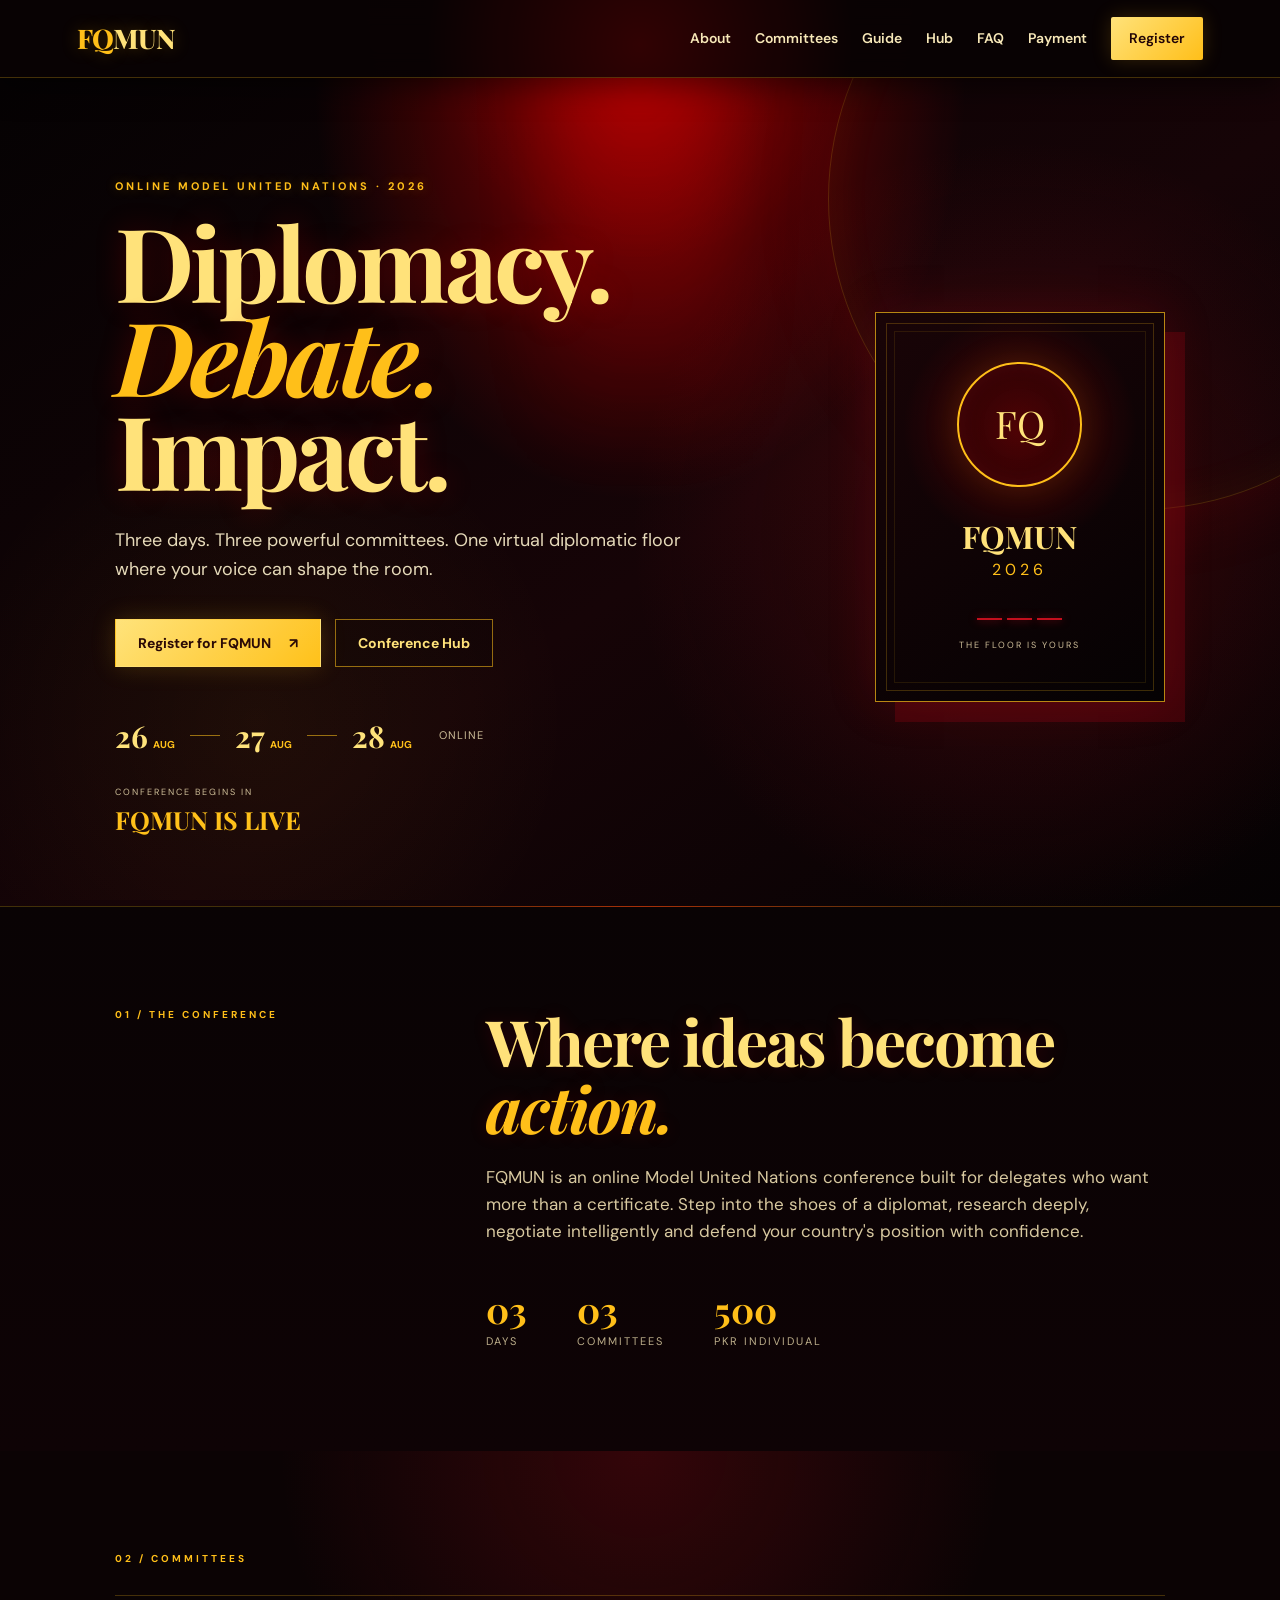
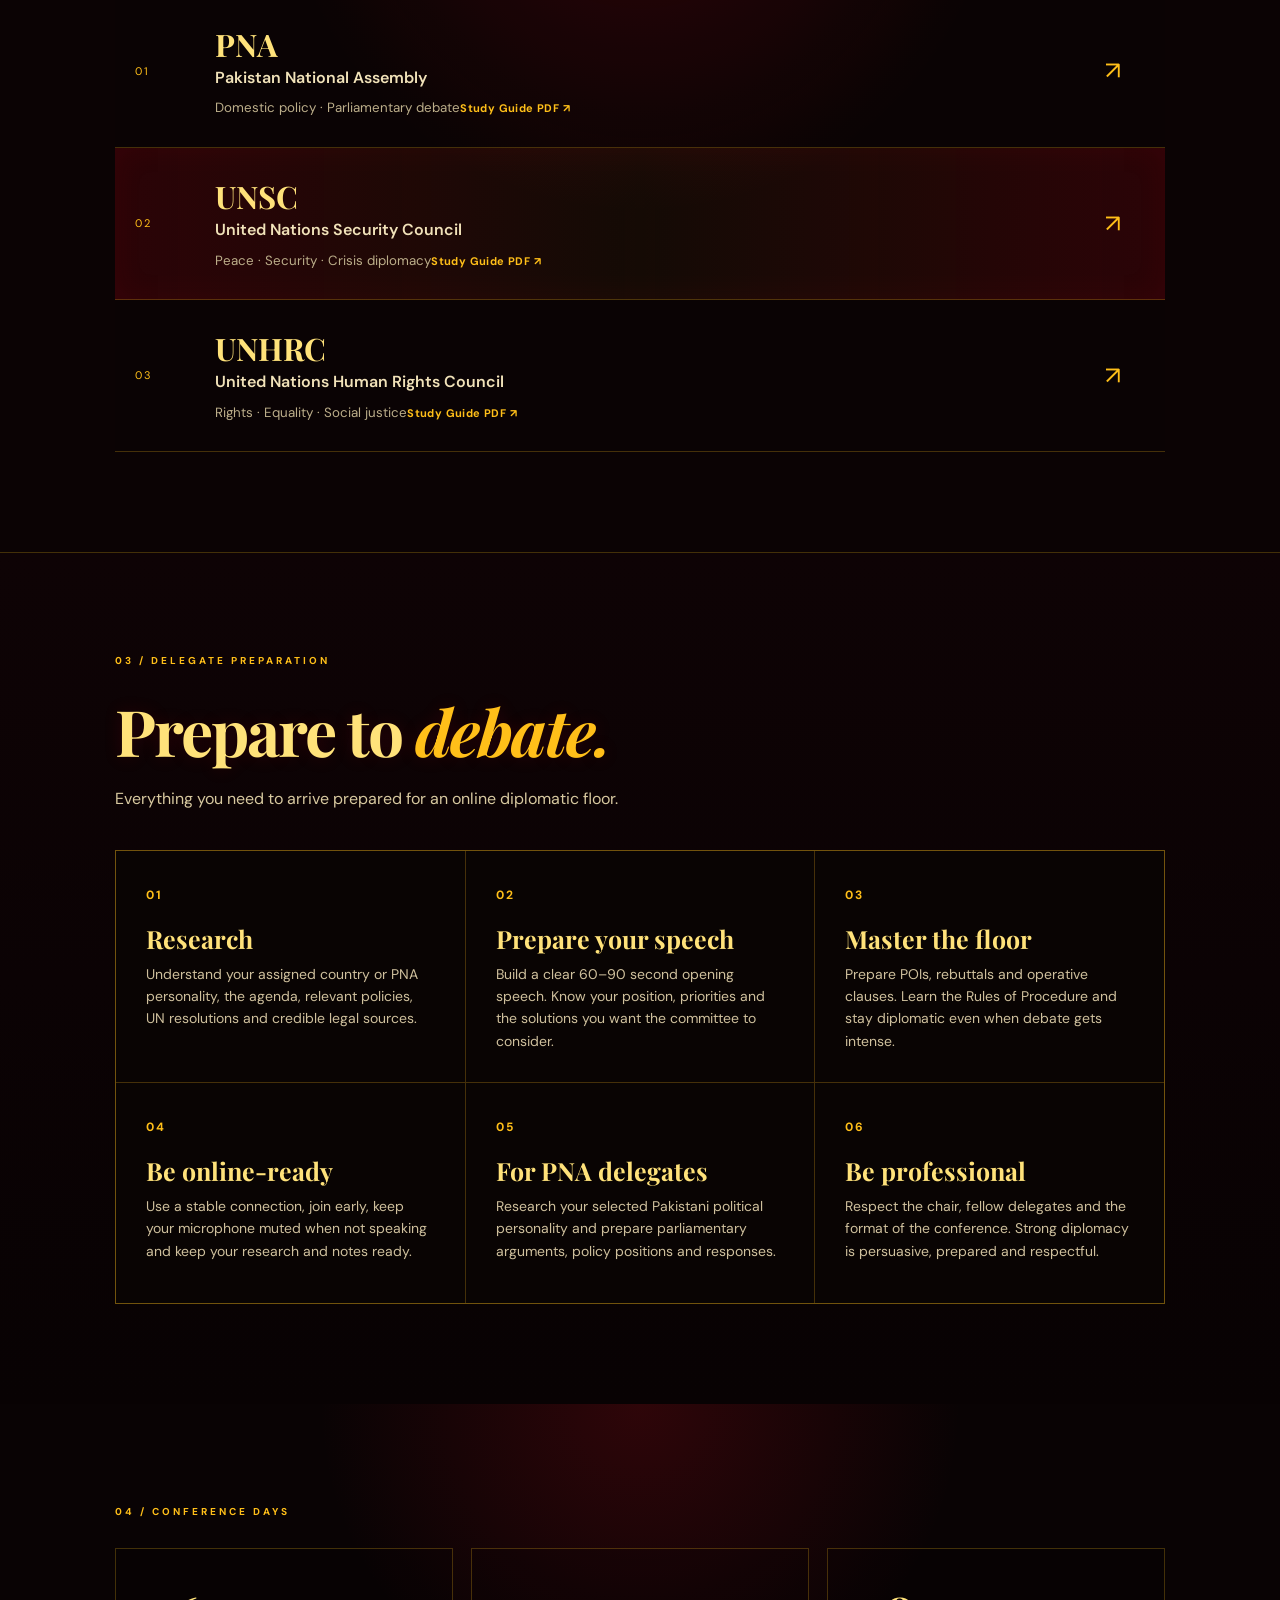
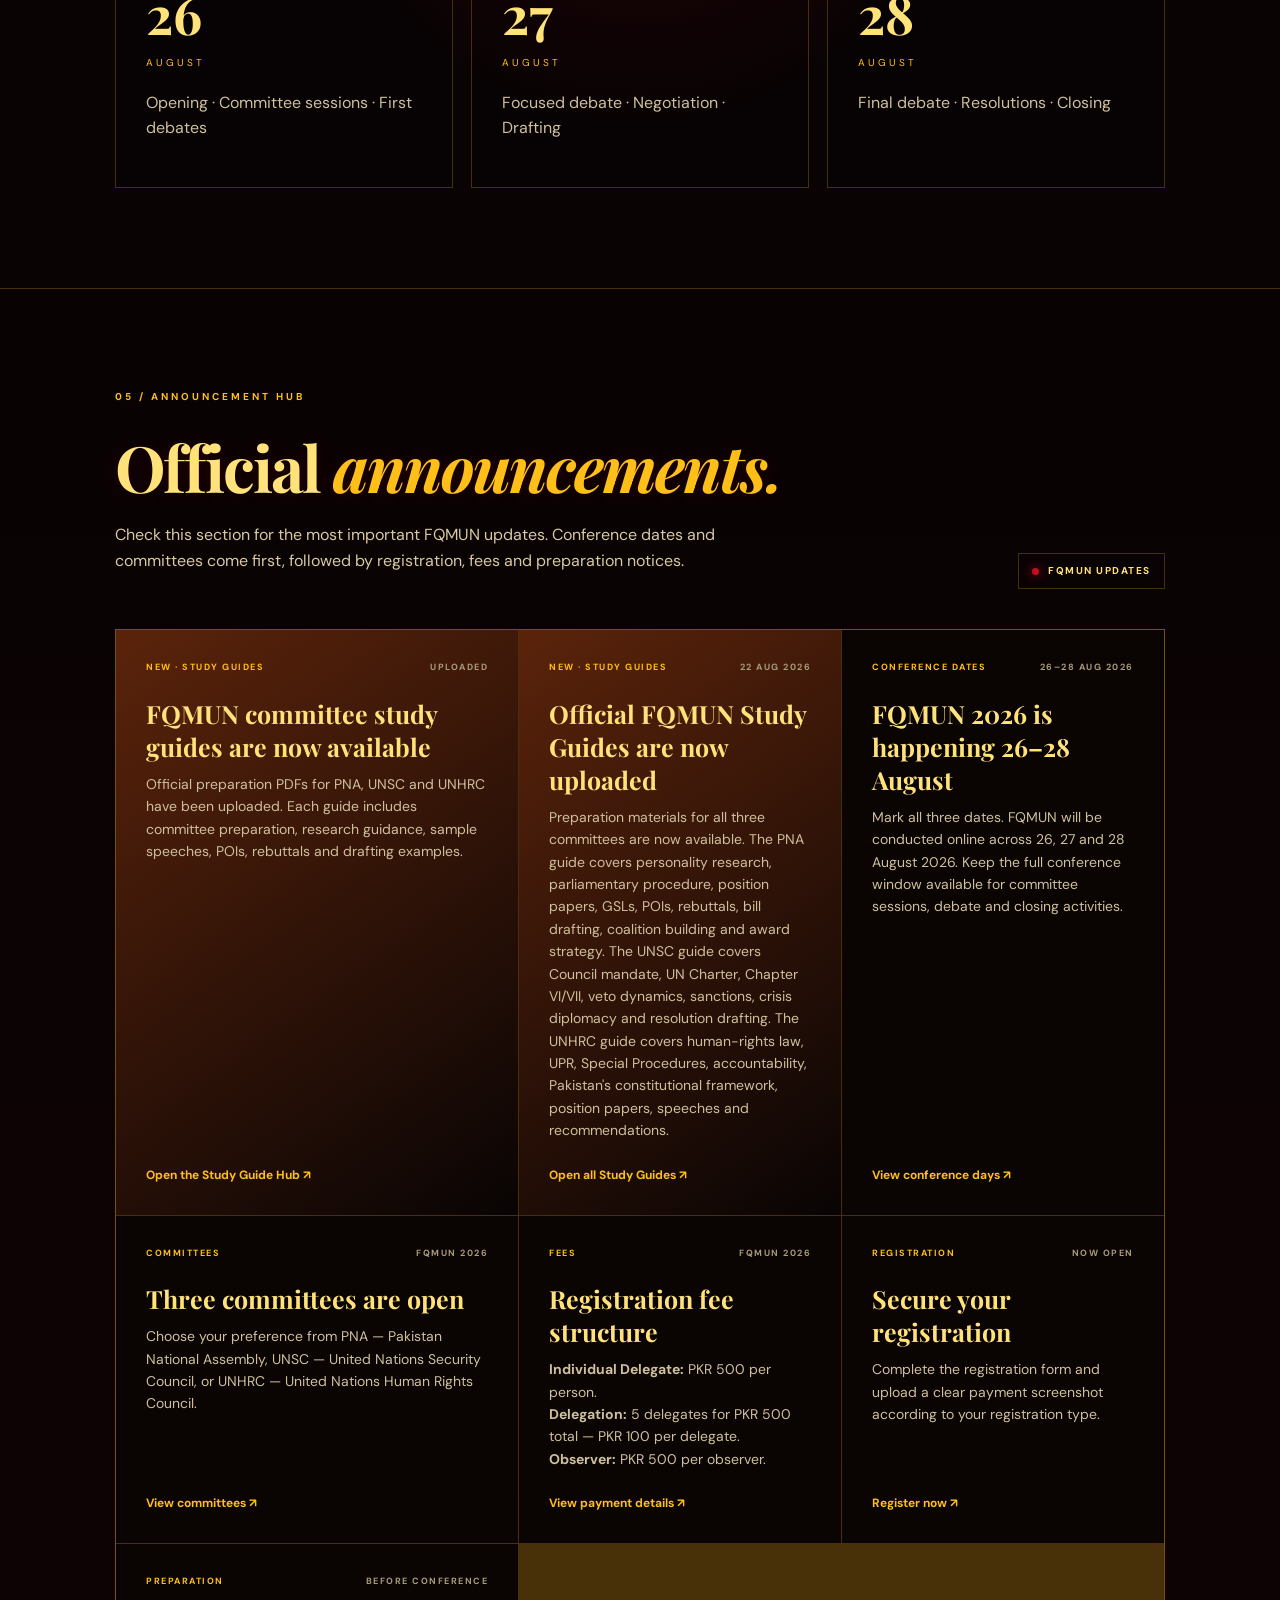
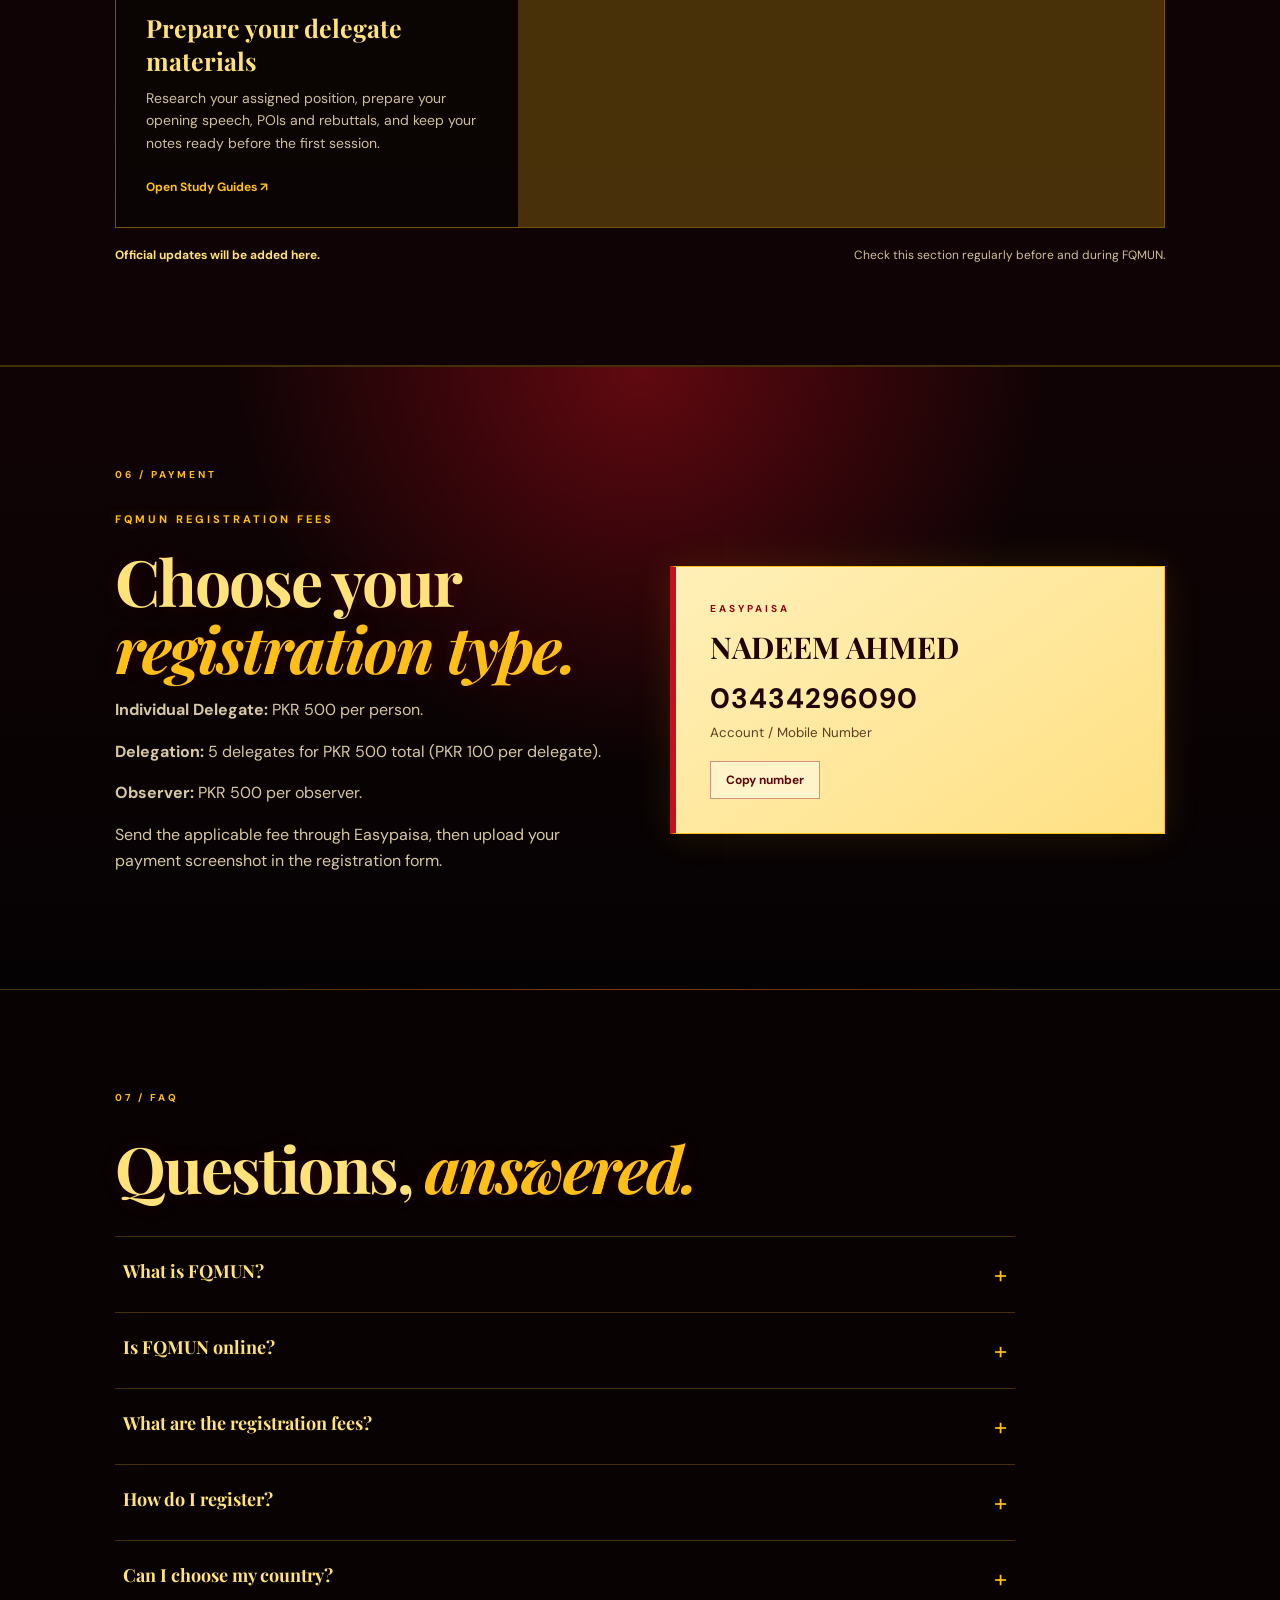
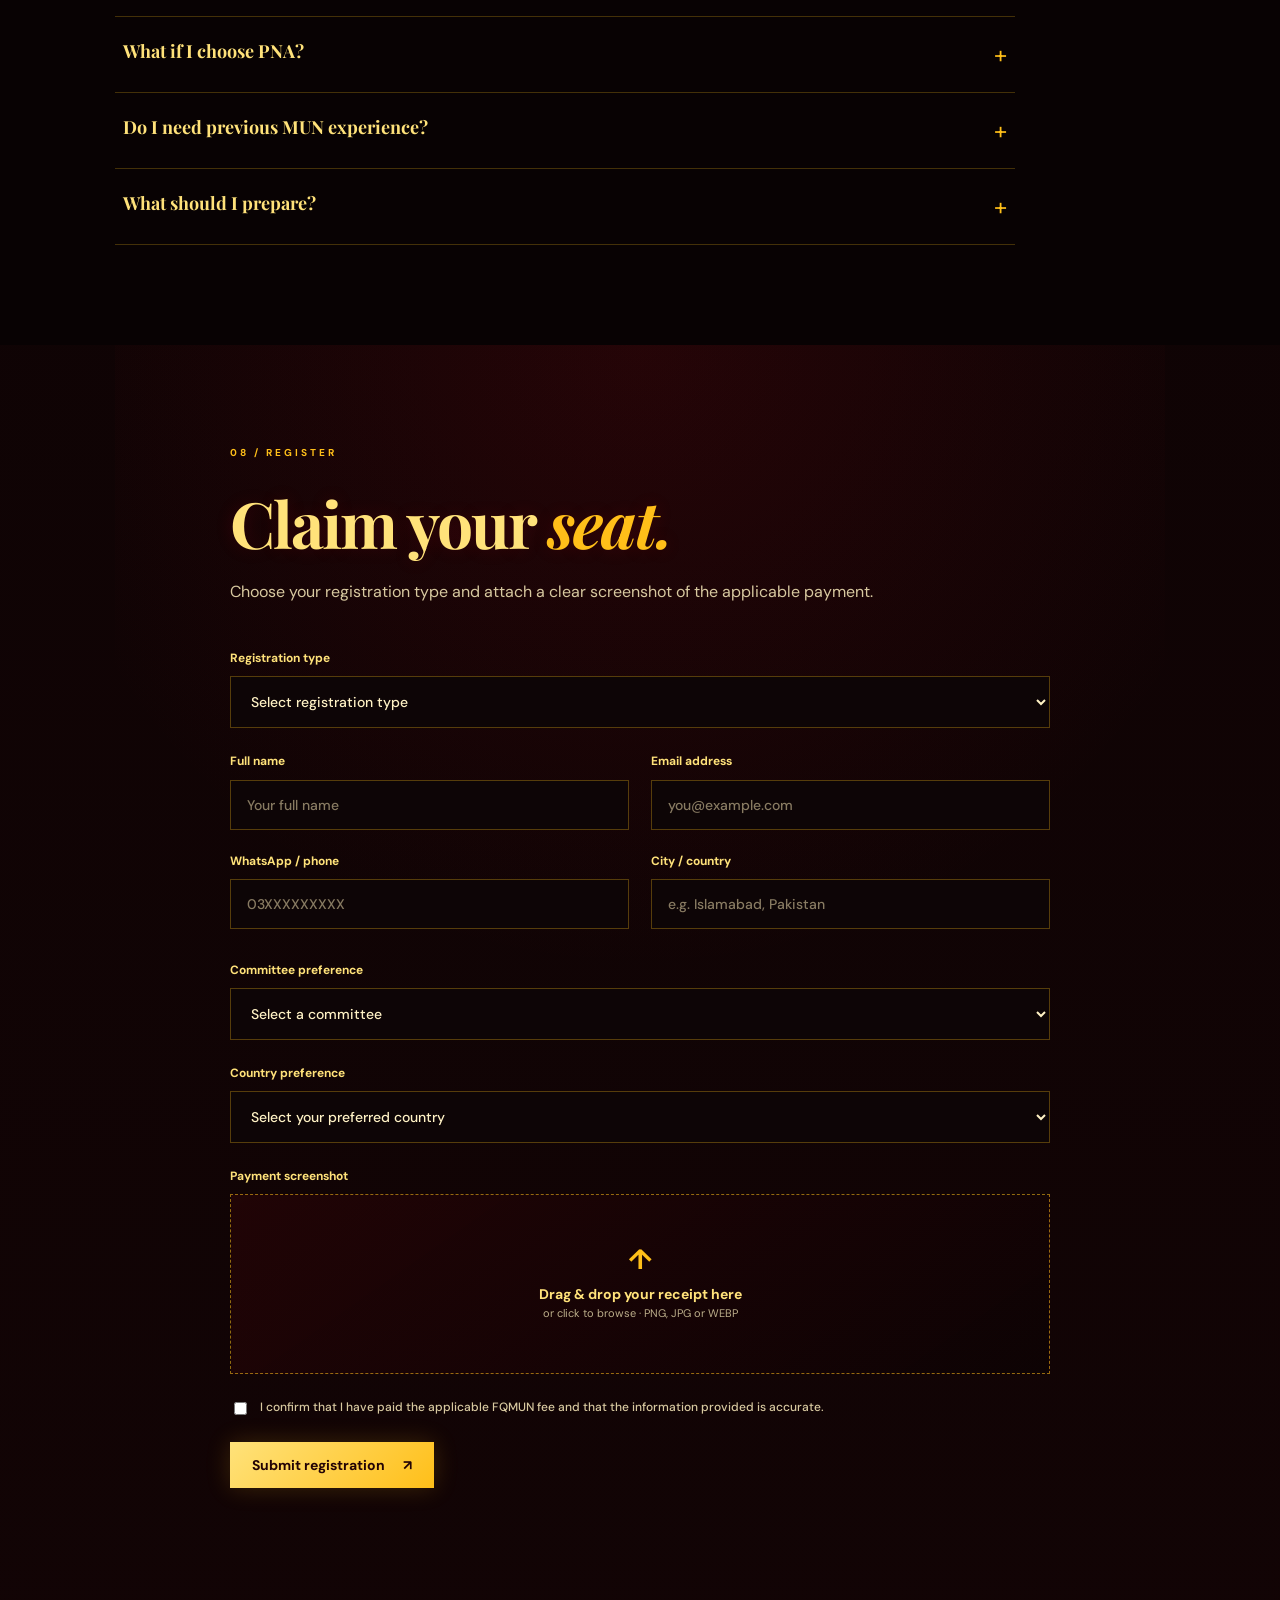
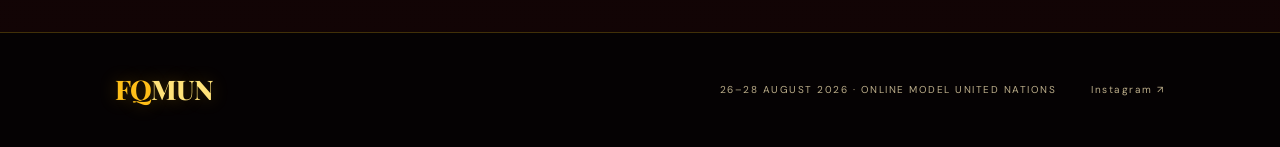
==== index.html @ 38050d30 "Add study guide release to announcement hub" ====
<!doctype html><html lang="en"><head><meta charset="UTF-8" /><meta name="viewport" content="width=device-width, initial-scale=1.0" /><meta name="description" content="FQMUN — Online Model United Nations, 26–28 August 2026." /><title>FQMUN 2026 | Online Model United Nations</title><link rel="preconnect" href="https://fonts.googleapis.com"><link rel="preconnect" href="https://fonts.gstatic.com" crossorigin><link href="https://fonts.googleapis.com/css2?family=DM+Sans:wght@400;500;600;700&family=Playfair+Display:wght@600;700;800&display=swap" rel="stylesheet"><link rel="stylesheet" href="style.css" /></head><body><header class="nav"><a class="brand" href="#top"><span>FQ</span>MUN</a><nav><a href="#about">About</a><a href="#committees">Committees</a><a href="#guide">Guide</a><a href="#hub">Hub</a><a href="#faq">FAQ</a><a href="#payment">Payment</a><a class="nav-cta" href="#register">Register</a></nav></header><main id="top"><section class="hero"><div class="hero-content"><p class="eyebrow">ONLINE MODEL UNITED NATIONS · 2026</p><h1>Diplomacy.<br><em>Debate.</em> Impact.</h1><p class="hero-copy">Three days. Three powerful committees. One virtual diplomatic floor where your voice can shape the room.</p><div class="hero-actions"><a class="button primary" href="#register">Register for FQMUN <span>↗</span></a><a class="button ghost" href="#hub">Conference Hub</a></div><div class="date-strip"><div><strong>26</strong><small>AUG</small></div><i></i><div><strong>27</strong><small>AUG</small></div><i></i><div><strong>28</strong><small>AUG</small></div><span>ONLINE</span></div><div class="countdown"><span>CONFERENCE BEGINS IN</span><strong id="countdown">Loading…</strong></div></div><div class="hero-card"><div class="seal">FQ</div><p>FQMUN</p><span>2026</span><div class="card-lines"><b></b><b></b><b></b></div><small>THE FLOOR IS YOURS</small></div></section><section id="about" class="section about"><div class="section-label">01 / THE CONFERENCE</div><div><h2>Where ideas become <em>action.</em></h2><p>FQMUN is an online Model United Nations conference built for delegates who want more than a certificate. Step into the shoes of a diplomat, research deeply, negotiate intelligently and defend your country's position with confidence.</p><div class="facts"><div><strong>03</strong><span>Days</span></div><div><strong>03</strong><span>Committees</span></div><div><strong>500</strong><span>PKR Individual</span></div></div></div></section><section id="committees" class="section committees"><div class="section-label">02 / COMMITTEES</div><div class="committee-grid"><article class="committee"><span class="num">01</span><div><h3>PNA</h3><p>Pakistan National Assembly</p><small>Domestic policy · Parliamentary debate</small></div><span class="arrow">↗</span></article><article class="committee featured"><span class="num">02</span><div><h3>UNSC</h3><p>United Nations Security Council</p><small>Peace · Security · Crisis diplomacy</small></div><span class="arrow">↗</span></article><article class="committee"><span class="num">03</span><div><h3>UNHRC</h3><p>United Nations Human Rights Council</p><small>Rights · Equality · Social justice</small></div><span class="arrow">↗</span></article></div></section><section id="guide" class="section guide"><div class="section-label">03 / DELEGATE PREPARATION</div><div class="guide-head"><h2>Prepare to <em>debate.</em></h2><p>Everything you need to arrive prepared for an online diplomatic floor.</p></div><div class="guide-grid"><article><span>01</span><h3>Research</h3><p>Understand your assigned country or PNA personality, the agenda, relevant policies, UN resolutions and credible legal sources.</p></article><article><span>02</span><h3>Prepare your speech</h3><p>Build a clear 60–90 second opening speech. Know your position, priorities and the solutions you want the committee to consider.</p></article><article><span>03</span><h3>Master the floor</h3><p>Prepare POIs, rebuttals and operative clauses. Learn the Rules of Procedure and stay diplomatic even when debate gets intense.</p></article><article><span>04</span><h3>Be online-ready</h3><p>Use a stable connection, join early, keep your microphone muted when not speaking and keep your research and notes ready.</p></article><article><span>05</span><h3>For PNA delegates</h3><p>Research your selected Pakistani political personality and prepare parliamentary arguments, policy positions and responses.</p></article><article><span>06</span><h3>Be professional</h3><p>Respect the chair, fellow delegates and the format of the conference. Strong diplomacy is persuasive, prepared and respectful.</p></article></div></section><section id="schedule" class="section schedule"><div class="section-label">04 / CONFERENCE DAYS</div><div class="schedule-grid"><article><strong>26</strong><span>AUGUST</span><p>Opening · Committee sessions · First debates</p></article><article><strong>27</strong><span>AUGUST</span><p>Focused debate · Negotiation · Drafting</p></article><article><strong>28</strong><span>AUGUST</span><p>Final debate · Resolutions · Closing</p></article></div></section><section id="hub" class="section hub"><div class="section-label">05 / ANNOUNCEMENT HUB</div><div class="hub-head"><div><h2>Official <em>announcements.</em></h2><p>Check this section for the most important FQMUN updates. Conference dates and committees come first, followed by registration, fees and preparation notices.</p></div><span class="live-pill"><i></i> FQMUN UPDATES</span></div><div class="announcement-grid"><article class="announcement featured-announcement"><div class="announcement-meta"><span>NEW · STUDY GUIDES</span><time>22 AUG 2026</time></div><h3>Official FQMUN Study Guides are now uploaded</h3><p>Preparation materials for all three committees are now available. The PNA guide covers personality research, parliamentary procedure, position papers, GSLs, POIs, rebuttals, bill drafting, coalition building and award strategy. The UNSC guide covers Council mandate, UN Charter, Chapter VI/VII, veto dynamics, sanctions, crisis diplomacy and resolution drafting. The UNHRC guide covers human-rights law, UPR, Special Procedures, accountability, Pakistan's constitutional framework, position papers, speeches and recommendations.</p><a href="study-guides.html">Open all Study Guides ↗</a></article><article class="announcement"><div class="announcement-meta"><span>CONFERENCE DATES</span><time>26–28 AUG 2026</time></div><h3>FQMUN 2026 is happening 26–28 August</h3><p>Mark all three dates. FQMUN will be conducted online across 26, 27 and 28 August 2026. Keep the full conference window available for committee sessions, debate and closing activities.</p><a href="#schedule">View conference days ↗</a></article><article class="announcement"><div class="announcement-meta"><span>COMMITTEES</span><time>FQMUN 2026</time></div><h3>Three committees are open</h3><p>Choose your preference from PNA — Pakistan National Assembly, UNSC — United Nations Security Council, or UNHRC — United Nations Human Rights Council.</p><a href="#committees">View committees ↗</a></article><article class="announcement"><div class="announcement-meta"><span>FEES</span><time>FQMUN 2026</time></div><h3>Registration fee structure</h3><p><strong>Individual Delegate:</strong> PKR 500 per person.<br><strong>Delegation:</strong> 5 delegates for PKR 500 total — PKR 100 per delegate.<br><strong>Observer:</strong> PKR 500 per observer.</p><a href="#payment">View payment details ↗</a></article><article class="announcement"><div class="announcement-meta"><span>REGISTRATION</span><time>NOW OPEN</time></div><h3>Secure your registration</h3><p>Complete the registration form and upload a clear payment screenshot according to your registration type.</p><a href="#register">Register now ↗</a></article><article class="announcement"><div class="announcement-meta"><span>PREPARATION</span><time>BEFORE CONFERENCE</time></div><h3>Prepare your delegate materials</h3><p>Research your assigned position, prepare your opening speech, POIs and rebuttals, and keep your notes ready before the first session.</p><a href="study-guides.html">Open Study Guides ↗</a></article></div><div class="hub-note"><strong>Official updates will be added here.</strong><span>Check this section regularly before and during FQMUN.</span></div></section><section id="payment" class="section payment"><div class="section-label">06 / PAYMENT</div><div class="payment-box"><div><p class="eyebrow">FQMUN REGISTRATION FEES</p><h2>Choose your <em>registration type.</em></h2><p><strong>Individual Delegate:</strong> PKR 500 per person.</p><p><strong>Delegation:</strong> 5 delegates for PKR 500 total (PKR 100 per delegate).</p><p><strong>Observer:</strong> PKR 500 per observer.</p><p>Send the applicable fee through Easypaisa, then upload your payment screenshot in the registration form.</p></div><div class="account-card"><span>EASYPAISA</span><strong>NADEEM AHMED</strong><b>03434296090</b><small>Account / Mobile Number</small><button class="copy-button" type="button" data-copy="03434296090">Copy number</button></div></div></section><section id="faq" class="section faq"><div class="section-label">07 / FAQ</div><div class="faq-head"><h2>Questions, <em>answered.</em></h2></div><div class="faq-list"><details><summary>What is FQMUN?</summary><p>FQMUN is an online Model United Nations conference taking place from 26–28 August 2026 with PNA, UNSC and UNHRC.</p></details><details><summary>Is FQMUN online?</summary><p>Yes. The conference is conducted virtually. Joining instructions will be provided to registered delegates.</p></details><details><summary>What are the registration fees?</summary><p>Individual Delegate: PKR 500 per person. Delegation: 5 delegates for PKR 500 total, which is PKR 100 per delegate. Observer: PKR 500 per observer.</p></details><details><summary>How do I register?</summary><p>Complete the registration form, select your committee and country preference, pay the applicable fee and upload a clear payment screenshot.</p></details><details><summary>Can I choose my country?</summary><p>You can submit a country preference. Final allocation is subject to the conference's allocation process.</p></details><details><summary>What if I choose PNA?</summary><p>PNA delegates also select a preferred Pakistani political personality from the available list.</p></details><details><summary>Do I need previous MUN experience?</summary><p>No. Beginners are welcome. The preparation guide above is designed to help first-time delegates get started.</p></details><details><summary>What should I prepare?</summary><p>Research, an opening speech, POIs and rebuttals, and draft-resolution ideas. Follow any additional instructions issued by the FQMUN team.</p></details></div></section><section id="register" class="section register"><div class="section-label">08 / REGISTER</div><div class="register-head"><h2>Claim your <em>seat.</em></h2><p>Choose your registration type and attach a clear screenshot of the applicable payment.</p></div><form id="registrationForm" class="form" novalidate><label>Registration type<select name="registrationType" id="registrationType" required><option value="" selected disabled>Select registration type</option><option value="individual">Individual Delegate — PKR 500</option><option value="delegation">Delegation — 5 delegates, PKR 500 total</option><option value="observer">Observer — PKR 500</option></select></label><div class="field-grid"><label>Full name<input name="fullName" type="text" placeholder="Your full name" required /></label><label>Email address<input name="email" type="email" placeholder="you@example.com" required /></label><label>WhatsApp / phone<input name="phone" type="tel" placeholder="03XXXXXXXXX" required /></label><label>City / country<input name="location" type="text" placeholder="e.g. Islamabad, Pakistan" required /></label></div><div id="delegationNotice" style="display:none"><label>Delegation members<input name="delegationMembers" type="text" placeholder="Enter the 5 delegate names, separated by commas" /></label></div><label id="committeeField">Committee preference<select name="committee" id="committeeSelect"><option value="" selected disabled>Select a committee</option><option>PNA — Pakistan National Assembly</option><option>UNSC — United Nations Security Council</option><option>UNHRC — United Nations Human Rights Council</option></select></label><label id="countryField">Country preference<select name="countryPreference"><option value="" selected disabled>Select your preferred country</option><option>Pakistan</option><option>United Kingdom</option><option>United States</option><option>China</option><option>Russia</option><option>France</option><option>Germany</option><option>India</option><option>Saudi Arabia</option><option>United Arab Emirates</option><option>Türkiye</option><option>Iran</option><option>Afghanistan</option><option>Australia</option><option>Canada</option><option>Japan</option><option>South Korea</option><option>Brazil</option><option>Egypt</option><option>South Africa</option></select></label><label id="personalityField" style="display:none">PNA Personality Preference<select name="personalityPreference" id="personalityPreference"><option value="" selected disabled>Select your preferred personality</option><option>Zulfikar Ali Bhutto</option><option>Benazir Bhutto</option><option>Nawaz Sharif</option><option>Imran Khan</option><option>Muhammad Khan Junejo</option><option>Yousaf Raza Gillani</option><option>Raja Pervaiz Ashraf</option><option>Shaukat Aziz</option><option>Zafarullah Khan Jamali</option><option>Chaudhry Shujaat Hussain</option><option>Aitzaz Ahsan</option><option>Khurshid Mahmood Kasuri</option><option>Shah Mahmood Qureshi</option><option>Hina Rabbani Khar</option><option>Sartaj Aziz</option><option>Khawaja Muhammad Asif</option><option>Ishaq Dar</option><option>Maulana Fazlur Rehman</option><option>Asfandyar Wali Khan</option><option>Sheikh Rashid Ahmed</option></select></label><label>Payment screenshot<div id="dropzone" class="dropzone" tabindex="0"><input id="paymentProof" name="paymentProof" type="file" accept="image/png,image/jpeg,image/webp" required /><div class="upload-icon">↑</div><strong>Drag & drop your receipt here</strong><span>or click to browse · PNG, JPG or WEBP</span><p id="fileName" class="file-name"></p></div></label><label class="consent"><input type="checkbox" name="confirm" required /><span>I confirm that I have paid the applicable FQMUN fee and that the information provided is accurate.</span></label><button class="button primary submit" type="submit">Submit registration <span>↗</span></button><p id="formMessage" class="form-message" role="status"></p></form></section></main><footer><div class="brand"><span>FQ</span>MUN</div><p>26–28 AUGUST 2026 · ONLINE MODEL UNITED NATIONS</p><a href="https://www.instagram.com/fqmun26" target="_blank" rel="noopener">Instagram ↗</a></footer><script src="script.js"></script></body></html>
---- style.css ----
:root{--black:#070304;--black2:#120608;--red:#8d0610;--red2:#c40f1d;--gold:#ffbf19;--gold2:#ffe27a;--cream:#fff4c9;--ink:#fff7df;--muted:#d8c9a0;--line:rgba(255,191,25,.24);--shadow:rgba(0,0,0,.55)}*{box-sizing:border-box}html{scroll-behavior:smooth}body{margin:0;background:radial-gradient(circle at 50% 0%,rgba(196,15,29,.24),transparent 32%),linear-gradient(180deg,var(--black),#090203 45%,#120405);color:var(--ink);font-family:'DM Sans',sans-serif;line-height:1.6}body:before{content:'';position:fixed;inset:0;pointer-events:none;z-index:50;background:radial-gradient(circle at 50% 5%,rgba(255,0,0,.16),transparent 20%),radial-gradient(circle at 20% 80%,rgba(255,191,25,.05),transparent 25%);mix-blend-mode:screen}.nav{height:78px;padding:0 6vw;display:flex;align-items:center;justify-content:space-between;background:rgba(7,3,4,.94);border-bottom:1px solid var(--line);color:#fff;position:sticky;top:0;z-index:20;backdrop-filter:blur(12px);box-shadow:0 8px 30px var(--shadow)}.brand{font-family:'Playfair Display',serif;font-weight:800;font-size:27px;color:var(--gold2);text-decoration:none;letter-spacing:-1px;text-shadow:0 0 18px rgba(255,191,25,.28)}.brand span{color:var(--gold)}nav{display:flex;gap:24px;align-items:center}nav a{color:#f7e8b8;text-decoration:none;font-size:14px;font-weight:600}nav a:hover{color:var(--gold)}.nav-cta{background:linear-gradient(135deg,var(--gold2),var(--gold));color:#210406!important;padding:10px 18px;border-radius:2px;box-shadow:0 0 20px rgba(255,191,25,.18)}.hero{min-height:680px;background:radial-gradient(ellipse at 50% 0%,rgba(255,0,0,.52),transparent 36%),radial-gradient(circle at 80% 55%,rgba(196,15,29,.22),transparent 35%),linear-gradient(145deg,#050203,#160407 55%,#050203);color:#fff;padding:100px 9vw 70px;display:grid;grid-template-columns:1.3fr .7fr;gap:50px;position:relative;overflow:hidden;border-bottom:1px solid var(--line)}.hero:before{content:'';position:absolute;left:50%;top:-180px;transform:translateX(-50%);width:180px;height:560px;background:linear-gradient(180deg,rgba(255,0,0,.3),transparent);filter:blur(35px);pointer-events:none}.hero:after{content:'';position:absolute;width:620px;height:620px;border:1px solid rgba(255,191,25,.18);border-radius:50%;right:-170px;top:-190px;box-shadow:0 0 80px rgba(255,0,0,.12),inset 0 0 50px rgba(255,191,25,.05)}.hero-content{position:relative;z-index:2;max-width:760px}.eyebrow{letter-spacing:3px;font-size:11px;font-weight:700;color:var(--gold);margin:0 0 18px;text-shadow:0 0 12px rgba(255,191,25,.3)}.hero h1{font-family:'Playfair Display',serif;font-size:clamp(58px,8vw,108px);line-height:.92;letter-spacing:-4px;margin:0 0 30px;color:var(--gold2);text-shadow:0 0 30px rgba(255,0,0,.22)}.hero h1 em,h2 em{color:var(--gold);font-style:italic}.hero-copy{font-size:18px;color:#e5d9b9;max-width:600px}.hero-actions{display:flex;gap:14px;margin:35px 0 45px}.button{display:inline-flex;align-items:center;justify-content:center;gap:18px;padding:14px 22px;text-decoration:none;border:1px solid transparent;font:700 14px 'DM Sans';cursor:pointer;transition:.2s}.button:hover{transform:translateY(-2px)}.primary{background:linear-gradient(135deg,var(--gold2),var(--gold));color:#230305;box-shadow:0 0 25px rgba(255,191,25,.18)}.ghost{border-color:rgba(255,191,25,.55);color:var(--gold2);background:rgba(0,0,0,.18)}.ghost:hover{background:rgba(141,6,16,.35)}.date-strip{display:flex;align-items:center;gap:15px}.date-strip div{display:flex;align-items:baseline;gap:5px}.date-strip strong{font-family:'Playfair Display';font-size:30px;color:var(--gold2)}.date-strip small{font-size:10px;color:var(--gold);font-weight:700}.date-strip i{height:1px;width:30px;background:rgba(255,191,25,.55)}.date-strip>span{font-size:11px;letter-spacing:1px;color:#cdbd98;margin-left:12px}.countdown{display:flex;flex-direction:column;margin-top:25px;gap:4px}.countdown span{font-size:9px;letter-spacing:2px;color:#cdbd98}.countdown strong{font:700 25px 'Playfair Display';color:var(--gold)}.hero-card{align-self:center;justify-self:end;width:290px;height:390px;border:1px solid rgba(255,191,25,.7);background:radial-gradient(circle at 50% 30%,rgba(255,0,0,.26),transparent 38%),linear-gradient(145deg,#190407,#050203);padding:30px;display:flex;flex-direction:column;align-items:center;justify-content:center;text-align:center;position:relative;z-index:2;box-shadow:0 0 45px rgba(196,15,29,.18),20px 20px 0 rgba(141,6,16,.32)}.hero-card:before,.hero-card:after{content:'';position:absolute;inset:10px;border:1px solid rgba(255,191,25,.22);pointer-events:none}.hero-card:after{inset:18px;border-color:rgba(255,191,25,.1)}.seal{width:125px;height:125px;border:2px solid var(--gold);border-radius:50%;display:grid;place-items:center;font-family:'Playfair Display';font-size:38px;color:var(--gold2);margin-bottom:28px;box-shadow:0 0 35px rgba(255,191,25,.15),inset 0 0 25px rgba(196,15,29,.2)}.hero-card p{font:700 31px 'Playfair Display';margin:0;color:var(--gold2)}.hero-card span{color:var(--gold);letter-spacing:4px}.card-lines{display:flex;gap:5px;margin:35px 0 18px}.card-lines b{width:25px;height:2px;background:var(--red2);box-shadow:0 0 8px rgba(196,15,29,.7)}.hero-card small{font-size:9px;letter-spacing:2px;color:#cdbd98}.section{padding:100px 9vw}.section-label{font-size:10px;letter-spacing:3px;font-weight:700;color:var(--gold);margin-bottom:28px}.about{display:grid;grid-template-columns:.6fr 1.4fr;gap:80px;background:linear-gradient(180deg,#090304,#0e0305)}.section h2{font:700 clamp(40px,5vw,67px) 'Playfair Display';line-height:1.05;letter-spacing:-2px;margin:0 0 22px;color:var(--gold2);text-shadow:0 0 18px rgba(196,15,29,.16)}.about p{max-width:750px;color:#d8c9a0;font-size:17px}.facts{display:flex;gap:50px;margin-top:40px}.facts div{display:flex;flex-direction:column}.facts strong{font:700 36px 'Playfair Display';color:var(--gold)}.facts span{font-size:11px;text-transform:uppercase;letter-spacing:2px;color:#bcae8a}.committees{background:radial-gradient(circle at 50% 0%,rgba(196,15,29,.22),transparent 38%),#0b0304}.committee-grid{display:grid;gap:0;border-top:1px solid var(--line)}.committee{display:grid;grid-template-columns:80px 1fr 40px;align-items:center;padding:27px 20px;border-bottom:1px solid var(--line);transition:.2s;background:rgba(0,0,0,.12)}.committee:hover,.committee.featured{background:linear-gradient(90deg,rgba(141,6,16,.25),rgba(255,191,25,.04),rgba(141,6,16,.25));box-shadow:inset 0 0 30px rgba(196,15,29,.08)}.committee .num{font-size:11px;color:var(--gold);letter-spacing:2px}.committee h3{font:700 31px 'Playfair Display';margin:0;color:var(--gold2)}.committee p{margin:0;font-weight:600;color:#f1e2b9}.committee small{color:#bcae8a}.arrow{font-size:25px;color:var(--gold)}.guide{background:linear-gradient(180deg,#0e0305,#080203);border-top:1px solid var(--line)}.guide-head{margin-bottom:38px}.guide-head p{color:#d8c9a0}.guide-grid{display:grid;grid-template-columns:repeat(3,1fr);gap:1px;background:var(--line);border:1px solid var(--line)}.guide-grid article{padding:30px;background:rgba(7,3,4,.96);min-height:220px}.guide-grid article>span{font:700 12px 'DM Sans';letter-spacing:2px;color:var(--gold)}.guide-grid h3{font:700 25px 'Playfair Display';color:var(--gold2);margin:15px 0 8px}.guide-grid p{color:#cfc09d;font-size:14px;margin:0}.schedule{background:radial-gradient(circle at 50% 0%,rgba(196,15,29,.2),transparent 40%),#090304}.schedule-grid{display:grid;grid-template-columns:repeat(3,1fr);gap:18px}.schedule-grid article{border:1px solid var(--line);padding:30px;background:rgba(0,0,0,.2)}.schedule-grid strong{display:block;font:700 52px 'Playfair Display';color:var(--gold2)}.schedule-grid span{font-size:10px;letter-spacing:3px;color:var(--gold)}.schedule-grid p{color:#cfc09d}.hub{background:linear-gradient(180deg,#080203,#100305);border-top:1px solid var(--line);border-bottom:1px solid var(--line)}.hub-head{display:flex;align-items:end;justify-content:space-between;gap:30px;margin-bottom:40px}.hub-head p{color:#d8c9a0;max-width:620px}.live-pill{display:inline-flex;align-items:center;gap:9px;padding:9px 13px;border:1px solid var(--line);color:var(--gold2);font-size:10px;font-weight:700;letter-spacing:1.5px;white-space:nowrap}.live-pill i{width:7px;height:7px;border-radius:50%;background:var(--red2);box-shadow:0 0 12px var(--red2)}.announcement-grid{display:grid;grid-template-columns:1.25fr 1fr 1fr;gap:1px;background:var(--line);border:1px solid var(--line)}.announcement{padding:30px;background:rgba(7,3,4,.95);min-height:265px;display:flex;flex-direction:column}.featured-announcement{background:linear-gradient(145deg,rgba(141,6,16,.3),rgba(7,3,4,.98))}.announcement-meta{display:flex;justify-content:space-between;gap:15px;font-size:9px;letter-spacing:1.5px;font-weight:700}.announcement-meta span{color:var(--gold)}.announcement-meta time{color:#a99b7a}.announcement h3{font:700 25px 'Playfair Display';color:var(--gold2);margin:22px 0 10px}.announcement p{color:#cfc09d;font-size:14px;margin:0}.announcement a{margin-top:auto;padding-top:24px;color:var(--gold);text-decoration:none;font-size:12px;font-weight:700}.hub-note{display:flex;justify-content:space-between;gap:20px;margin-top:18px;color:#cfc09d;font-size:12px}.hub-note strong{color:var(--gold2)}.payment{background:radial-gradient(ellipse at 50% 0%,rgba(196,15,29,.45),transparent 45%),linear-gradient(180deg,#100305,#050203);color:#fff;border-top:1px solid var(--line);border-bottom:1px solid var(--line)}.payment-box{display:grid;grid-template-columns:1fr 1fr;gap:60px;align-items:center}.payment h2{color:var(--gold2);margin:0}.payment h2 strong{color:var(--gold)}.payment-box p:not(.eyebrow){color:#d8c9a0;max-width:570px}.account-card{background:linear-gradient(145deg,#fff0b8,#ffe083);color:#210406;padding:34px;display:flex;flex-direction:column;border:1px solid var(--gold);border-left:6px solid var(--red2);box-shadow:0 0 35px rgba(255,191,25,.12)}.account-card span{font-size:10px;letter-spacing:3px;color:var(--red);font-weight:700}.account-card strong{font:700 30px 'Playfair Display';margin:10px 0}.account-card b{font-size:28px;letter-spacing:1px}.account-card small{color:#5c3e1f}.copy-button{margin-top:18px;align-self:flex-start;border:1px solid rgba(141,6,16,.4);background:#fff4c9;color:#5a070d;padding:10px 15px;font:700 12px 'DM Sans';cursor:pointer}.faq{background:#080203}.faq-head{margin-bottom:35px}.faq-list{max-width:900px;border-top:1px solid var(--line)}details{border-bottom:1px solid var(--line);padding:0}summary{list-style:none;cursor:pointer;padding:22px 8px;font:700 18px 'Playfair Display';color:var(--gold2);display:flex;justify-content:space-between}summary::-webkit-details-marker{display:none}summary:after{content:'+';font:400 24px 'DM Sans';color:var(--gold)}details[open] summary:after{content:'−'}details p{color:#cfc09d;padding:0 8px 22px;margin:0;max-width:780px}.register{max-width:1050px;margin:auto;background:radial-gradient(circle at 50% 0%,rgba(196,15,29,.12),transparent 45%)}.register-head{margin-bottom:45px}.register-head p{color:#d8c9a0}.form{display:grid;gap:24px}.field-grid{display:grid;grid-template-columns:1fr 1fr;gap:22px}label{font-size:12px;font-weight:700;display:grid;gap:8px;color:var(--gold2)}input:not([type=checkbox]),select{width:100%;padding:15px 16px;border:1px solid rgba(255,191,25,.3);background:#0d0506;font:500 14px 'DM Sans';color:#fff2c5;outline:none}input::placeholder{color:#887b62}select option{background:#100405;color:#fff2c5}input:focus,select:focus{border-color:var(--gold);box-shadow:0 0 0 2px rgba(255,191,25,.08),0 0 20px rgba(196,15,29,.12)}.dropzone{min-height:180px;border:1.5px dashed rgba(255,191,25,.55);background:linear-gradient(145deg,rgba(141,6,16,.12),rgba(0,0,0,.22));display:flex;flex-direction:column;align-items:center;justify-content:center;cursor:pointer;text-align:center;position:relative}.dropzone:hover{background:rgba(141,6,16,.2)}.dropzone input{position:absolute;inset:0;opacity:0;cursor:pointer}.upload-icon{font-size:28px;color:var(--gold)}.dropzone strong{font-size:14px;color:var(--gold2)}.dropzone span{font-size:11px;color:#bcae8a;font-weight:400}.file-name{font-size:12px!important;color:var(--gold);margin:8px 0 0}.consent{display:flex;grid-template-columns:none;grid-template-rows:none;gap:10px;align-items:flex-start;font-weight:500;color:#d8c9a0}.consent input{margin-top:4px;accent-color:var(--red2)}.submit{border:0;justify-self:start}.form-message{min-height:20px;margin:0;font-size:13px;font-weight:600}.success{color:#7ee0a6}.error{color:#ff7b7b}footer{background:#050203;color:#bcae8a;padding:35px 9vw;display:flex;align-items:center;gap:35px;border-top:1px solid var(--line)}footer .brand{margin-right:auto}footer p,footer a{font-size:10px;letter-spacing:1.5px;text-decoration:none;color:#bcae8a}footer a:hover{color:var(--gold)}@media(max-width:900px){nav{gap:12px}nav a:not(.nav-cta){display:none}.hero{grid-template-columns:1fr;padding-top:70px}.hero-card{display:none}.hero h1{letter-spacing:-2px}.section,.hero{padding-left:6vw;padding-right:6vw}.about,.payment-box,.field-grid,.guide-grid,.schedule-grid,.announcement-grid{grid-template-columns:1fr}.about{gap:20px}.date-strip>span{display:none}.facts{gap:28px}.committee{grid-template-columns:50px 1fr 30px}.hub-head,.hub-note{align-items:flex-start;flex-direction:column}footer{flex-wrap:wrap}footer .brand{width:100%}}
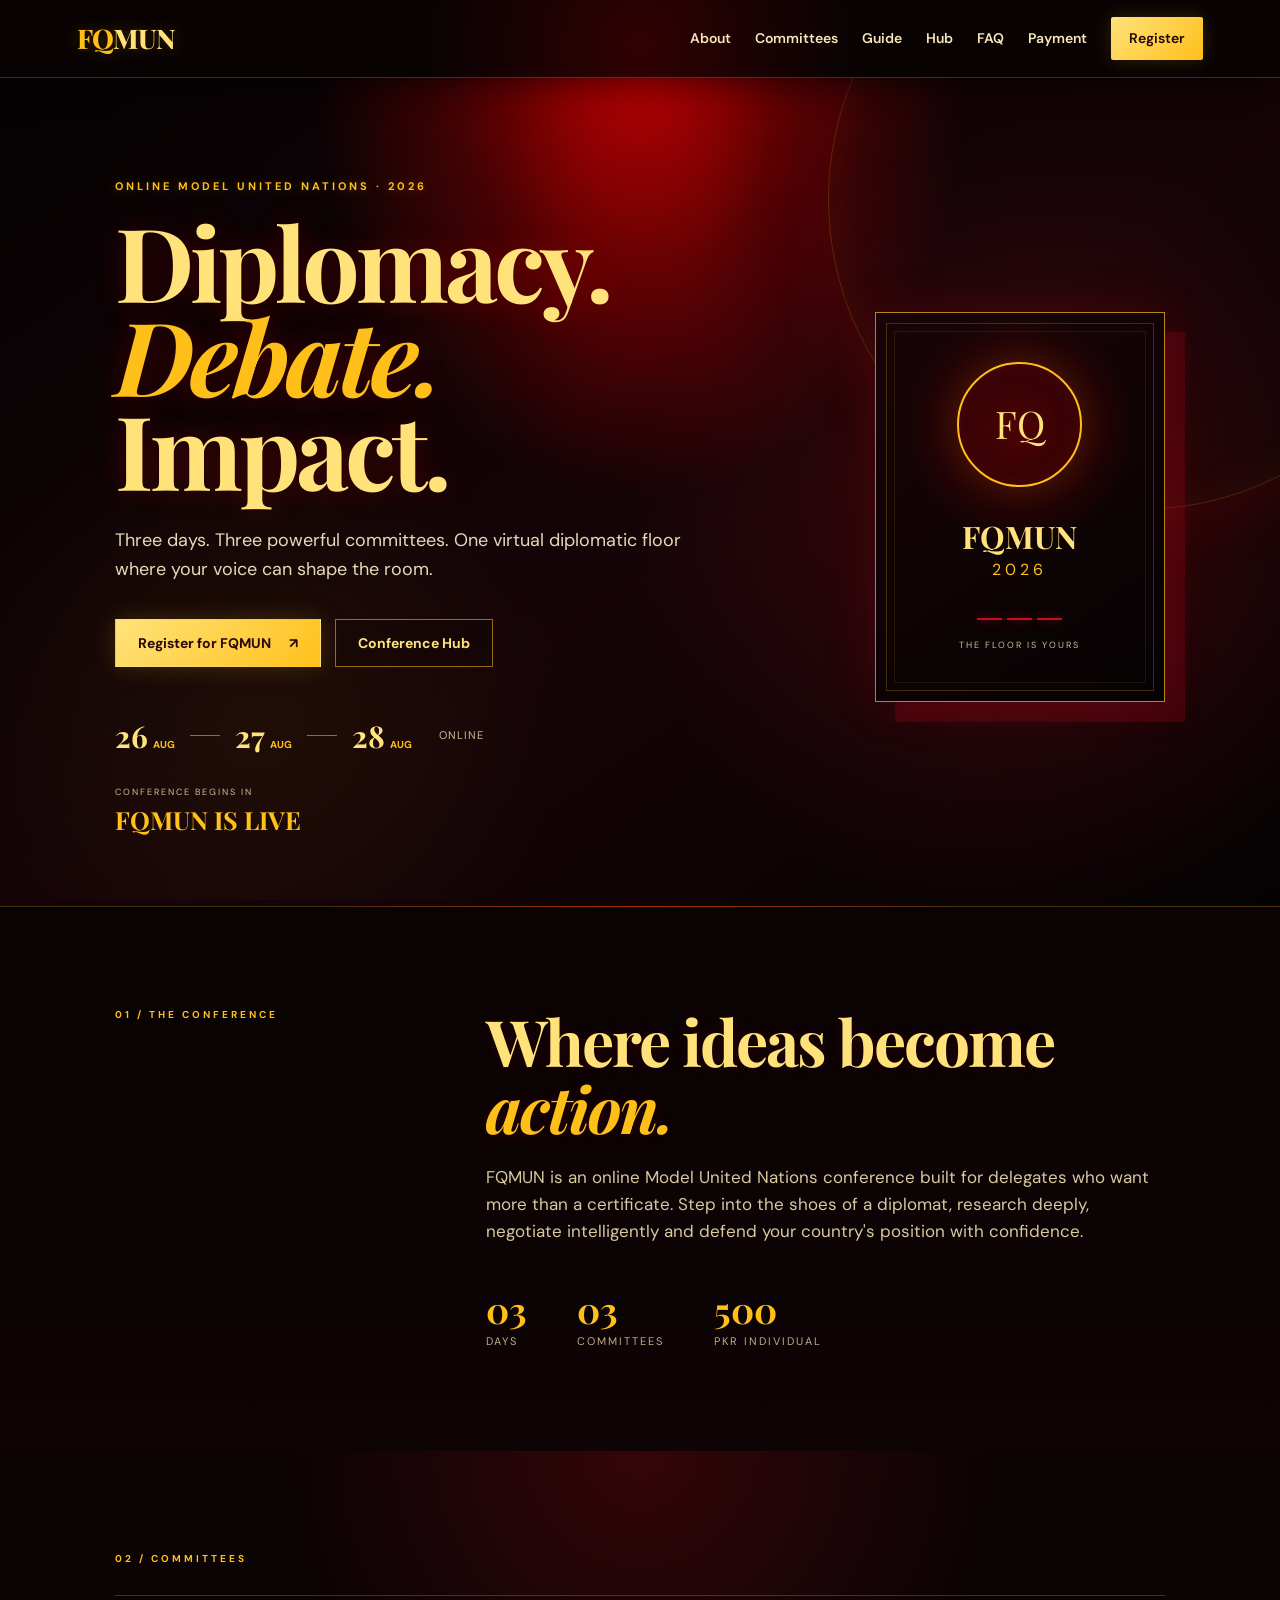
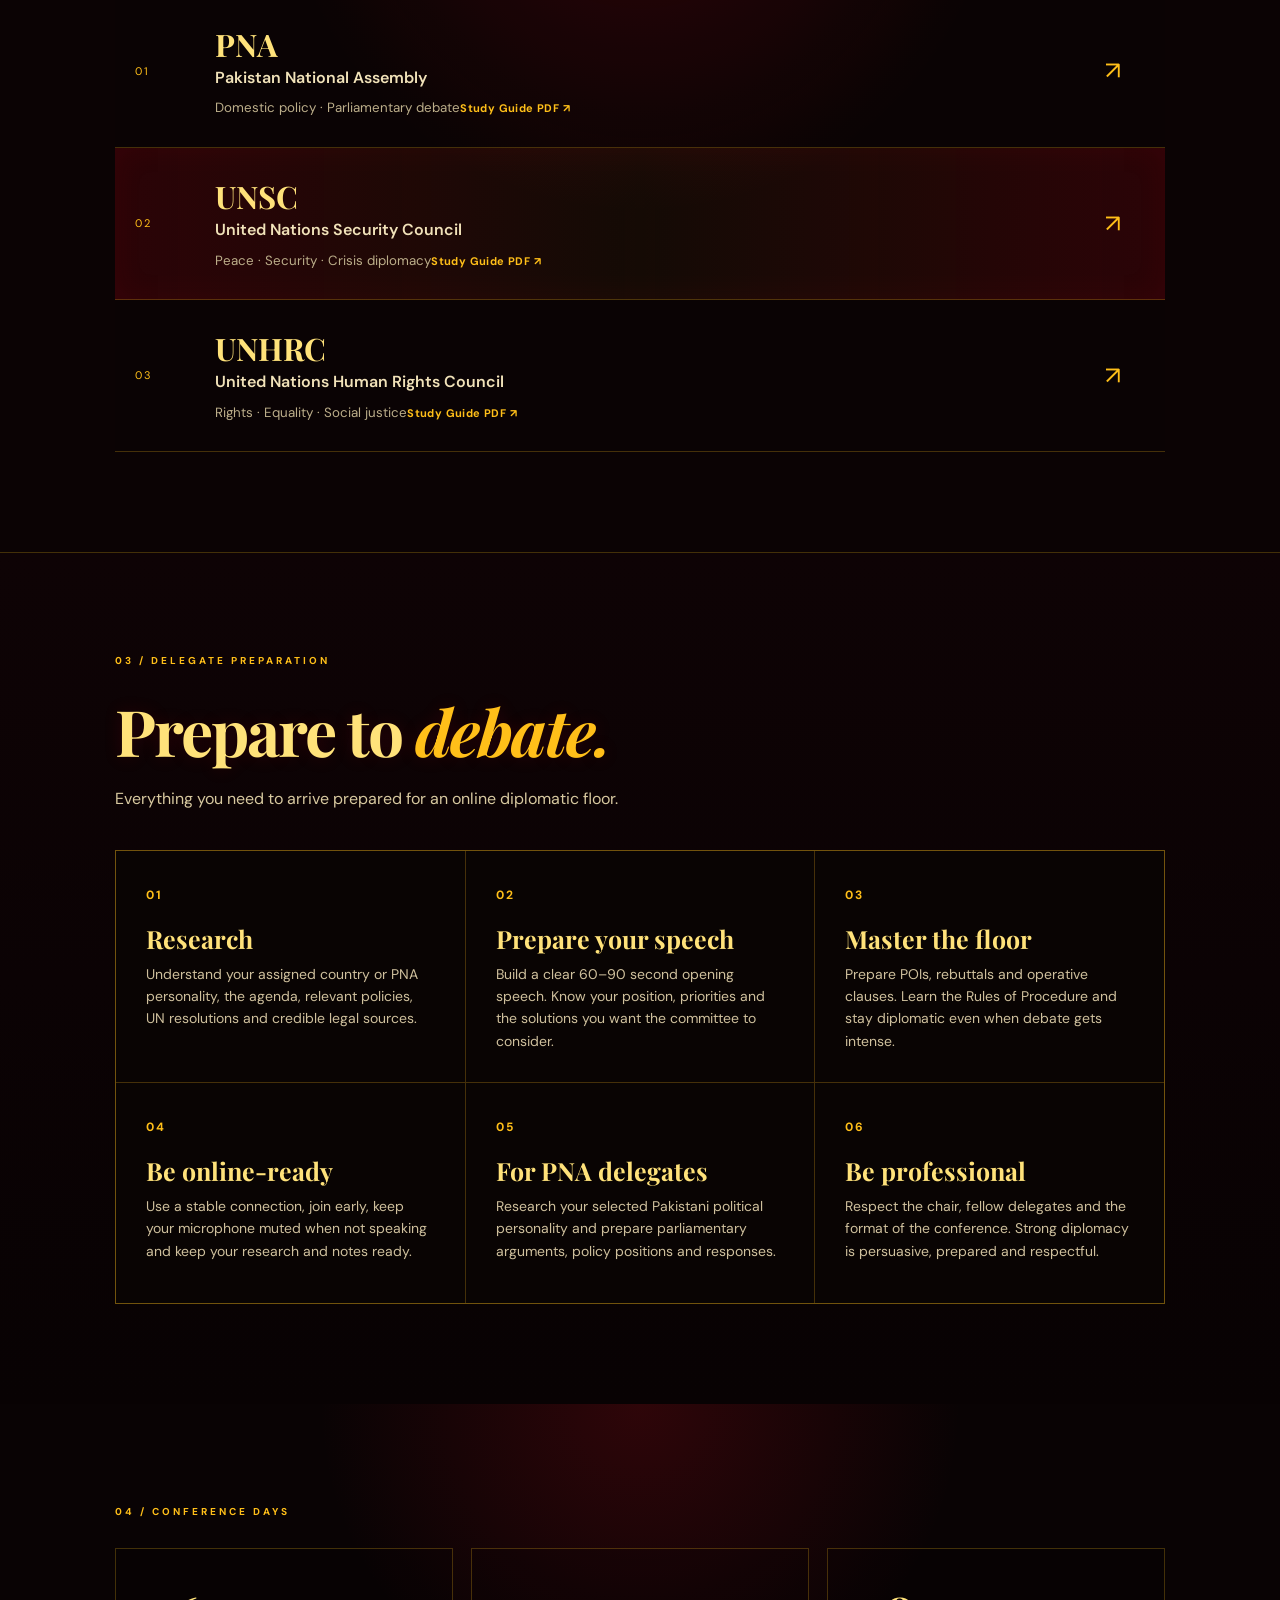
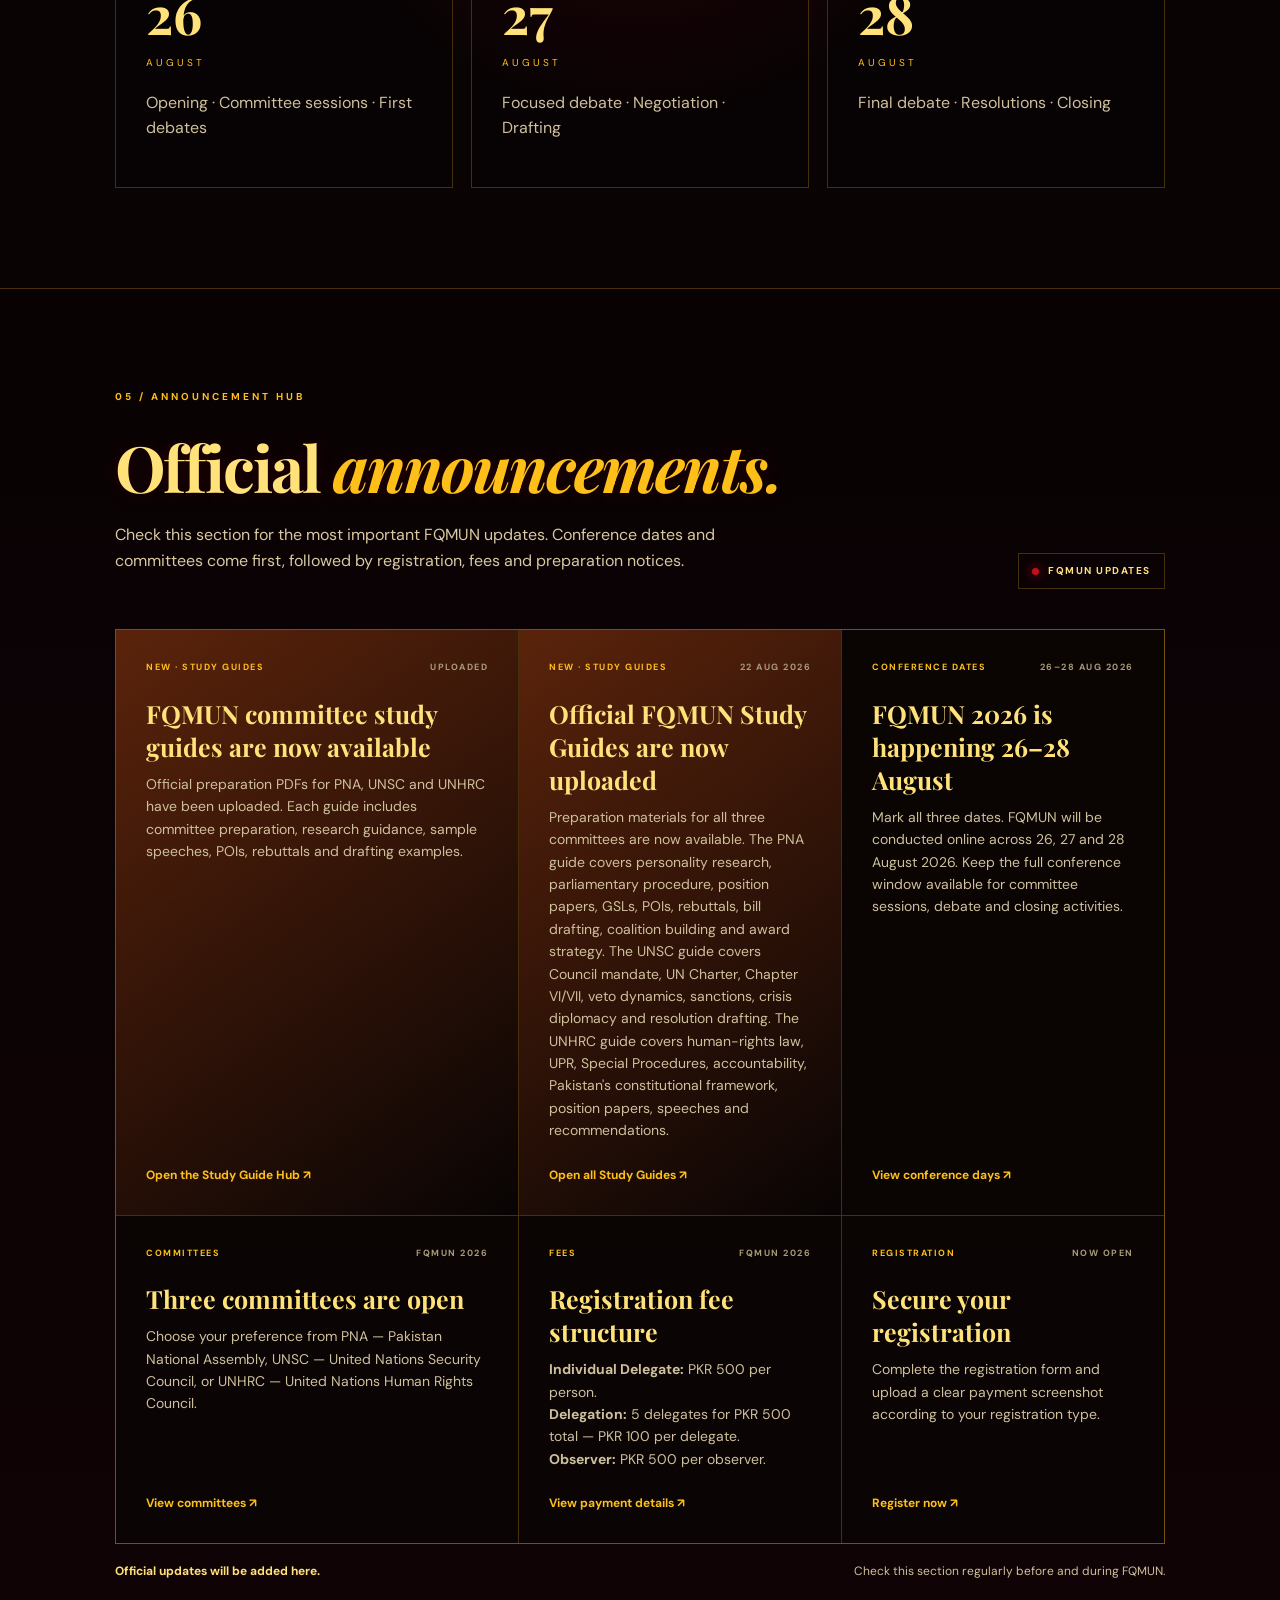
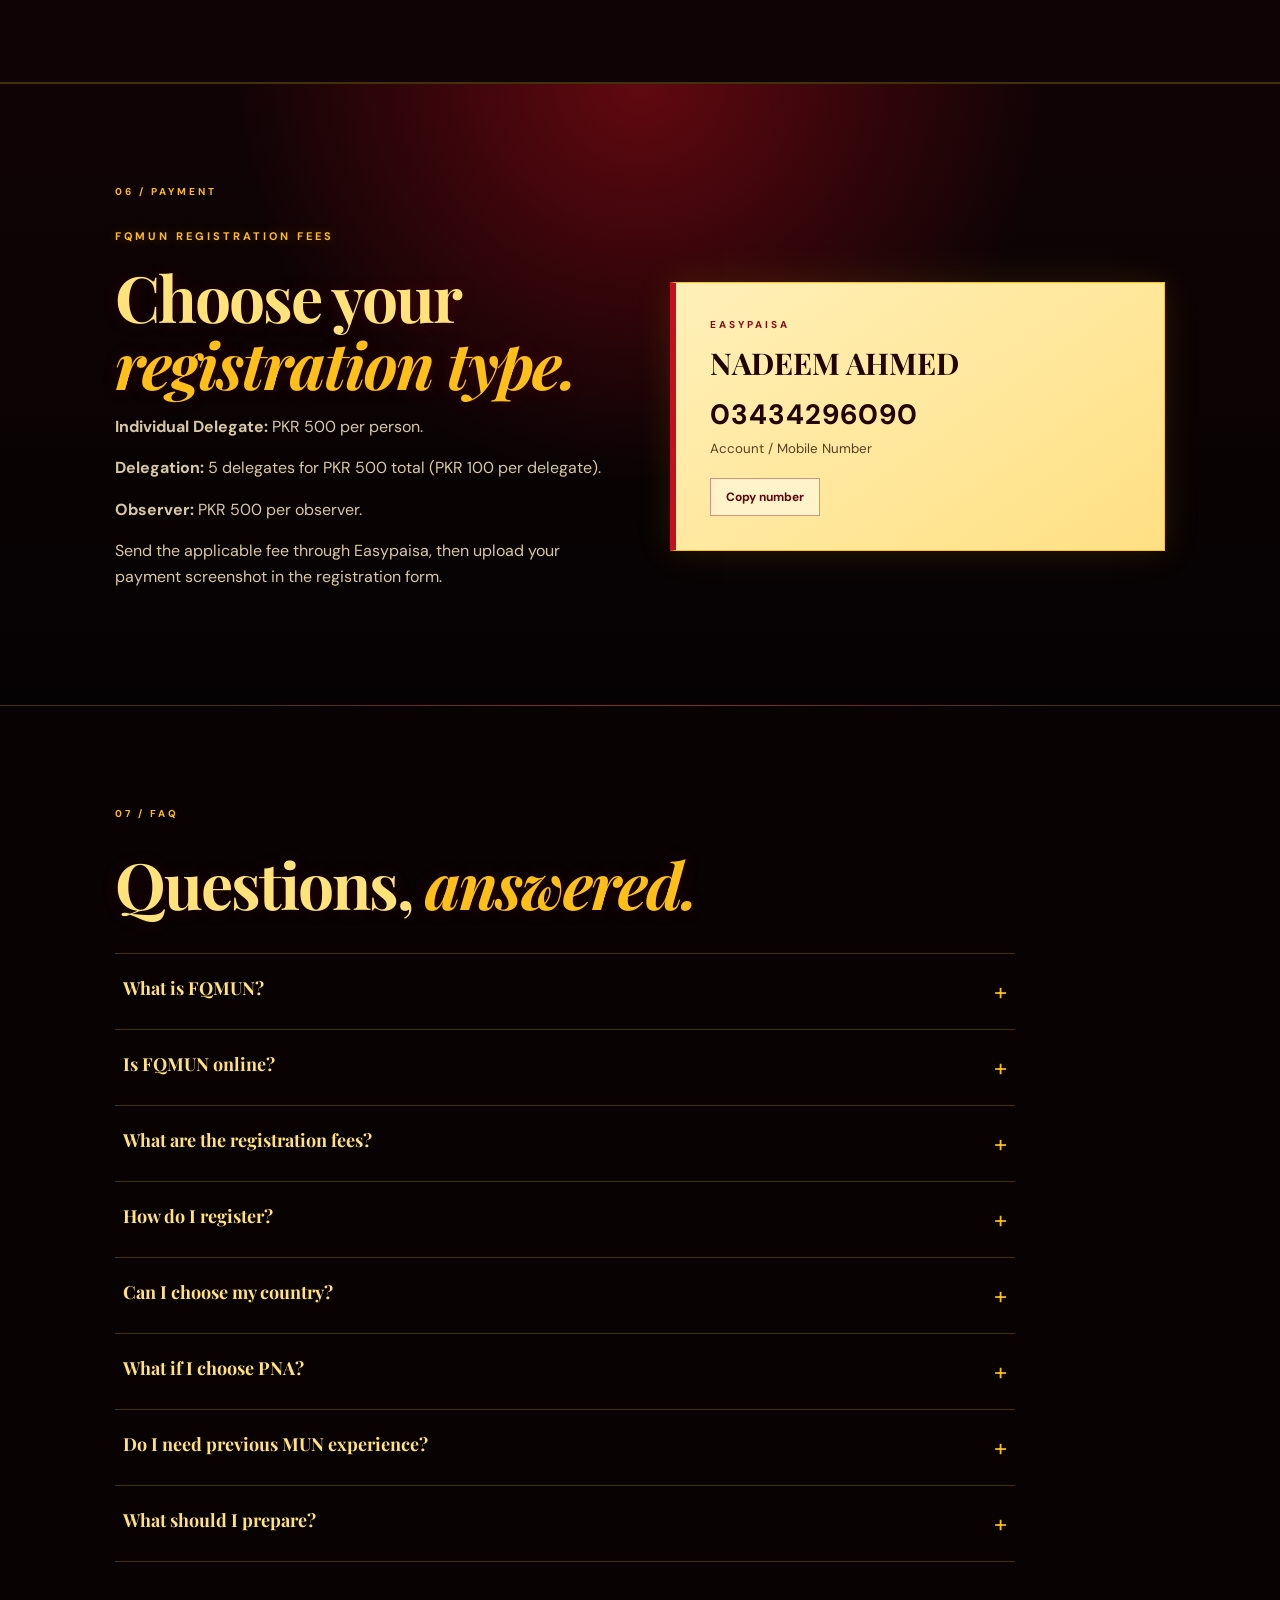
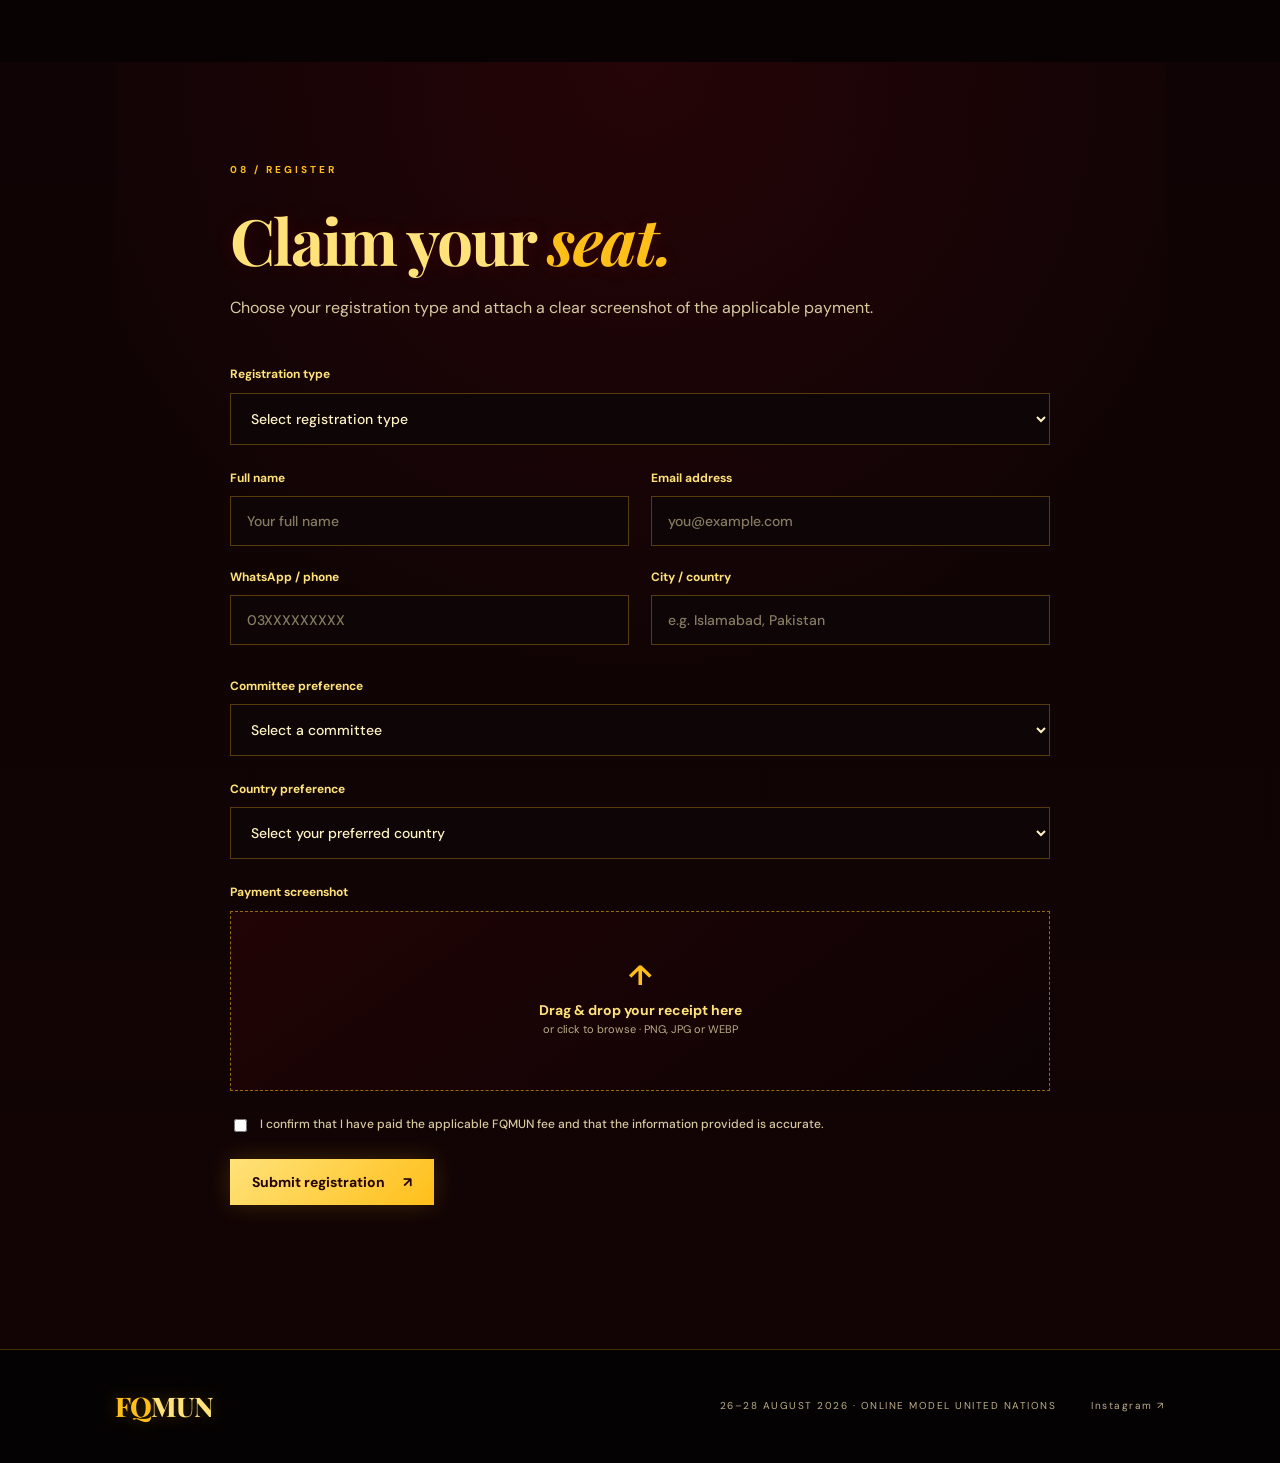
==== commit fdf2a8e0: "Remove old Study Guide announcement; keep latest announcement and all other homepage content unchang" ====
--- a/index.html
+++ b/index.html
@@ -1 +1 @@
-<!doctype html><html lang="en"><head><meta charset="UTF-8" /><meta name="viewport" content="width=device-width, initial-scale=1.0" /><meta name="description" content="FQMUN — Online Model United Nations, 26–28 August 2026." /><title>FQMUN 2026 | Online Model United Nations</title><link rel="preconnect" href="https://fonts.googleapis.com"><link rel="preconnect" href="https://fonts.gstatic.com" crossorigin><link href="https://fonts.googleapis.com/css2?family=DM+Sans:wght@400;500;600;700&family=Playfair+Display:wght@600;700;800&display=swap" rel="stylesheet"><link rel="stylesheet" href="style.css" /></head><body><header class="nav"><a class="brand" href="#top"><span>FQ</span>MUN</a><nav><a href="#about">About</a><a href="#committees">Committees</a><a href="#guide">Guide</a><a href="#hub">Hub</a><a href="#faq">FAQ</a><a href="#payment">Payment</a><a class="nav-cta" href="#register">Register</a></nav></header><main id="top"><section class="hero"><div class="hero-content"><p class="eyebrow">ONLINE MODEL UNITED NATIONS · 2026</p><h1>Diplomacy.<br><em>Debate.</em> Impact.</h1><p class="hero-copy">Three days. Three powerful committees. One virtual diplomatic floor where your voice can shape the room.</p><div class="hero-actions"><a class="button primary" href="#register">Register for FQMUN <span>↗</span></a><a class="button ghost" href="#hub">Conference Hub</a></div><div class="date-strip"><div><strong>26</strong><small>AUG</small></div><i></i><div><strong>27</strong><small>AUG</small></div><i></i><div><strong>28</strong><small>AUG</small></div><span>ONLINE</span></div><div class="countdown"><span>CONFERENCE BEGINS IN</span><strong id="countdown">Loading…</strong></div></div><div class="hero-card"><div class="seal">FQ</div><p>FQMUN</p><span>2026</span><div class="card-lines"><b></b><b></b><b></b></div><small>THE FLOOR IS YOURS</small></div></section><section id="about" class="section about"><div class="section-label">01 / THE CONFERENCE</div><div><h2>Where ideas become <em>action.</em></h2><p>FQMUN is an online Model United Nations conference built for delegates who want more than a certificate. Step into the shoes of a diplomat, research deeply, negotiate intelligently and defend your country's position with confidence.</p><div class="facts"><div><strong>03</strong><span>Days</span></div><div><strong>03</strong><span>Committees</span></div><div><strong>500</strong><span>PKR Individual</span></div></div></div></section><section id="committees" class="section committees"><div class="section-label">02 / COMMITTEES</div><div class="committee-grid"><article class="committee"><span class="num">01</span><div><h3>PNA</h3><p>Pakistan National Assembly</p><small>Domestic policy · Parliamentary debate</small></div><span class="arrow">↗</span></article><article class="committee featured"><span class="num">02</span><div><h3>UNSC</h3><p>United Nations Security Council</p><small>Peace · Security · Crisis diplomacy</small></div><span class="arrow">↗</span></article><article class="committee"><span class="num">03</span><div><h3>UNHRC</h3><p>United Nations Human Rights Council</p><small>Rights · Equality · Social justice</small></div><span class="arrow">↗</span></article></div></section><section id="guide" class="section guide"><div class="section-label">03 / DELEGATE PREPARATION</div><div class="guide-head"><h2>Prepare to <em>debate.</em></h2><p>Everything you need to arrive prepared for an online diplomatic floor.</p></div><div class="guide-grid"><article><span>01</span><h3>Research</h3><p>Understand your assigned country or PNA personality, the agenda, relevant policies, UN resolutions and credible legal sources.</p></article><article><span>02</span><h3>Prepare your speech</h3><p>Build a clear 60–90 second opening speech. Know your position, priorities and the solutions you want the committee to consider.</p></article><article><span>03</span><h3>Master the floor</h3><p>Prepare POIs, rebuttals and operative clauses. Learn the Rules of Procedure and stay diplomatic even when debate gets intense.</p></article><article><span>04</span><h3>Be online-ready</h3><p>Use a stable connection, join early, keep your microphone muted when not speaking and keep your research and notes ready.</p></article><article><span>05</span><h3>For PNA delegates</h3><p>Research your selected Pakistani political personality and prepare parliamentary arguments, policy positions and responses.</p></article><article><span>06</span><h3>Be professional</h3><p>Respect the chair, fellow delegates and the format of the conference. Strong diplomacy is persuasive, prepared and respectful.</p></article></div></section><section id="schedule" class="section schedule"><div class="section-label">04 / CONFERENCE DAYS</div><div class="schedule-grid"><article><strong>26</strong><span>AUGUST</span><p>Opening · Committee sessions · First debates</p></article><article><strong>27</strong><span>AUGUST</span><p>Focused debate · Negotiation · Drafting</p></article><article><strong>28</strong><span>AUGUST</span><p>Final debate · Resolutions · Closing</p></article></div></section><section id="hub" class="section hub"><div class="section-label">05 / ANNOUNCEMENT HUB</div><div class="hub-head"><div><h2>Official <em>announcements.</em></h2><p>Check this section for the most important FQMUN updates. Conference dates and committees come first, followed by registration, fees and preparation notices.</p></div><span class="live-pill"><i></i> FQMUN UPDATES</span></div><div class="announcement-grid"><article class="announcement featured-announcement"><div class="announcement-meta"><span>NEW · STUDY GUIDES</span><time>22 AUG 2026</time></div><h3>Official FQMUN Study Guides are now uploaded</h3><p>Preparation materials for all three committees are now available. The PNA guide covers personality research, parliamentary procedure, position papers, GSLs, POIs, rebuttals, bill drafting, coalition building and award strategy. The UNSC guide covers Council mandate, UN Charter, Chapter VI/VII, veto dynamics, sanctions, crisis diplomacy and resolution drafting. The UNHRC guide covers human-rights law, UPR, Special Procedures, accountability, Pakistan's constitutional framework, position papers, speeches and recommendations.</p><a href="study-guides.html">Open all Study Guides ↗</a></article><article class="announcement"><div class="announcement-meta"><span>CONFERENCE DATES</span><time>26–28 AUG 2026</time></div><h3>FQMUN 2026 is happening 26–28 August</h3><p>Mark all three dates. FQMUN will be conducted online across 26, 27 and 28 August 2026. Keep the full conference window available for committee sessions, debate and closing activities.</p><a href="#schedule">View conference days ↗</a></article><article class="announcement"><div class="announcement-meta"><span>COMMITTEES</span><time>FQMUN 2026</time></div><h3>Three committees are open</h3><p>Choose your preference from PNA — Pakistan National Assembly, UNSC — United Nations Security Council, or UNHRC — United Nations Human Rights Council.</p><a href="#committees">View committees ↗</a></article><article class="announcement"><div class="announcement-meta"><span>FEES</span><time>FQMUN 2026</time></div><h3>Registration fee structure</h3><p><strong>Individual Delegate:</strong> PKR 500 per person.<br><strong>Delegation:</strong> 5 delegates for PKR 500 total — PKR 100 per delegate.<br><strong>Observer:</strong> PKR 500 per observer.</p><a href="#payment">View payment details ↗</a></article><article class="announcement"><div class="announcement-meta"><span>REGISTRATION</span><time>NOW OPEN</time></div><h3>Secure your registration</h3><p>Complete the registration form and upload a clear payment screenshot according to your registration type.</p><a href="#register">Register now ↗</a></article><article class="announcement"><div class="announcement-meta"><span>PREPARATION</span><time>BEFORE CONFERENCE</time></div><h3>Prepare your delegate materials</h3><p>Research your assigned position, prepare your opening speech, POIs and rebuttals, and keep your notes ready before the first session.</p><a href="study-guides.html">Open Study Guides ↗</a></article></div><div class="hub-note"><strong>Official updates will be added here.</strong><span>Check this section regularly before and during FQMUN.</span></div></section><section id="payment" class="section payment"><div class="section-label">06 / PAYMENT</div><div class="payment-box"><div><p class="eyebrow">FQMUN REGISTRATION FEES</p><h2>Choose your <em>registration type.</em></h2><p><strong>Individual Delegate:</strong> PKR 500 per person.</p><p><strong>Delegation:</strong> 5 delegates for PKR 500 total (PKR 100 per delegate).</p><p><strong>Observer:</strong> PKR 500 per observer.</p><p>Send the applicable fee through Easypaisa, then upload your payment screenshot in the registration form.</p></div><div class="account-card"><span>EASYPAISA</span><strong>NADEEM AHMED</strong><b>03434296090</b><small>Account / Mobile Number</small><button class="copy-button" type="button" data-copy="03434296090">Copy number</button></div></div></section><section id="faq" class="section faq"><div class="section-label">07 / FAQ</div><div class="faq-head"><h2>Questions, <em>answered.</em></h2></div><div class="faq-list"><details><summary>What is FQMUN?</summary><p>FQMUN is an online Model United Nations conference taking place from 26–28 August 2026 with PNA, UNSC and UNHRC.</p></details><details><summary>Is FQMUN online?</summary><p>Yes. The conference is conducted virtually. Joining instructions will be provided to registered delegates.</p></details><details><summary>What are the registration fees?</summary><p>Individual Delegate: PKR 500 per person. Delegation: 5 delegates for PKR 500 total, which is PKR 100 per delegate. Observer: PKR 500 per observer.</p></details><details><summary>How do I register?</summary><p>Complete the registration form, select your committee and country preference, pay the applicable fee and upload a clear payment screenshot.</p></details><details><summary>Can I choose my country?</summary><p>You can submit a country preference. Final allocation is subject to the conference's allocation process.</p></details><details><summary>What if I choose PNA?</summary><p>PNA delegates also select a preferred Pakistani political personality from the available list.</p></details><details><summary>Do I need previous MUN experience?</summary><p>No. Beginners are welcome. The preparation guide above is designed to help first-time delegates get started.</p></details><details><summary>What should I prepare?</summary><p>Research, an opening speech, POIs and rebuttals, and draft-resolution ideas. Follow any additional instructions issued by the FQMUN team.</p></details></div></section><section id="register" class="section register"><div class="section-label">08 / REGISTER</div><div class="register-head"><h2>Claim your <em>seat.</em></h2><p>Choose your registration type and attach a clear screenshot of the applicable payment.</p></div><form id="registrationForm" class="form" novalidate><label>Registration type<select name="registrationType" id="registrationType" required><option value="" selected disabled>Select registration type</option><option value="individual">Individual Delegate — PKR 500</option><option value="delegation">Delegation — 5 delegates, PKR 500 total</option><option value="observer">Observer — PKR 500</option></select></label><div class="field-grid"><label>Full name<input name="fullName" type="text" placeholder="Your full name" required /></label><label>Email address<input name="email" type="email" placeholder="you@example.com" required /></label><label>WhatsApp / phone<input name="phone" type="tel" placeholder="03XXXXXXXXX" required /></label><label>City / country<input name="location" type="text" placeholder="e.g. Islamabad, Pakistan" required /></label></div><div id="delegationNotice" style="display:none"><label>Delegation members<input name="delegationMembers" type="text" placeholder="Enter the 5 delegate names, separated by commas" /></label></div><label id="committeeField">Committee preference<select name="committee" id="committeeSelect"><option value="" selected disabled>Select a committee</option><option>PNA — Pakistan National Assembly</option><option>UNSC — United Nations Security Council</option><option>UNHRC — United Nations Human Rights Council</option></select></label><label id="countryField">Country preference<select name="countryPreference"><option value="" selected disabled>Select your preferred country</option><option>Pakistan</option><option>United Kingdom</option><option>United States</option><option>China</option><option>Russia</option><option>France</option><option>Germany</option><option>India</option><option>Saudi Arabia</option><option>United Arab Emirates</option><option>Türkiye</option><option>Iran</option><option>Afghanistan</option><option>Australia</option><option>Canada</option><option>Japan</option><option>South Korea</option><option>Brazil</option><option>Egypt</option><option>South Africa</option></select></label><label id="personalityField" style="display:none">PNA Personality Preference<select name="personalityPreference" id="personalityPreference"><option value="" selected disabled>Select your preferred personality</option><option>Zulfikar Ali Bhutto</option><option>Benazir Bhutto</option><option>Nawaz Sharif</option><option>Imran Khan</option><option>Muhammad Khan Junejo</option><option>Yousaf Raza Gillani</option><option>Raja Pervaiz Ashraf</option><option>Shaukat Aziz</option><option>Zafarullah Khan Jamali</option><option>Chaudhry Shujaat Hussain</option><option>Aitzaz Ahsan</option><option>Khurshid Mahmood Kasuri</option><option>Shah Mahmood Qureshi</option><option>Hina Rabbani Khar</option><option>Sartaj Aziz</option><option>Khawaja Muhammad Asif</option><option>Ishaq Dar</option><option>Maulana Fazlur Rehman</option><option>Asfandyar Wali Khan</option><option>Sheikh Rashid Ahmed</option></select></label><label>Payment screenshot<div id="dropzone" class="dropzone" tabindex="0"><input id="paymentProof" name="paymentProof" type="file" accept="image/png,image/jpeg,image/webp" required /><div class="upload-icon">↑</div><strong>Drag & drop your receipt here</strong><span>or click to browse · PNG, JPG or WEBP</span><p id="fileName" class="file-name"></p></div></label><label class="consent"><input type="checkbox" name="confirm" required /><span>I confirm that I have paid the applicable FQMUN fee and that the information provided is accurate.</span></label><button class="button primary submit" type="submit">Submit registration <span>↗</span></button><p id="formMessage" class="form-message" role="status"></p></form></section></main><footer><div class="brand"><span>FQ</span>MUN</div><p>26–28 AUGUST 2026 · ONLINE MODEL UNITED NATIONS</p><a href="https://www.instagram.com/fqmun26" target="_blank" rel="noopener">Instagram ↗</a></footer><script src="script.js"></script></body></html>+<!doctype html><html lang="en"><head><meta charset="UTF-8" /><meta name="viewport" content="width=device-width, initial-scale=1.0" /><meta name="description" content="FQMUN — Online Model United Nations, 26–28 August 2026." /><title>FQMUN 2026 | Online Model United Nations</title><link rel="preconnect" href="https://fonts.googleapis.com"><link rel="preconnect" href="https://fonts.gstatic.com" crossorigin><link href="https://fonts.googleapis.com/css2?family=DM+Sans:wght@400;500;600;700&family=Playfair+Display:wght@600;700;800&display=swap" rel="stylesheet"><link rel="stylesheet" href="style.css" /></head><body><header class="nav"><a class="brand" href="#top"><span>FQ</span>MUN</a><nav><a href="#about">About</a><a href="#committees">Committees</a><a href="#guide">Guide</a><a href="#hub">Hub</a><a href="#faq">FAQ</a><a href="#payment">Payment</a><a class="nav-cta" href="#register">Register</a></nav></header><main id="top"><section class="hero"><div class="hero-content"><p class="eyebrow">ONLINE MODEL UNITED NATIONS · 2026</p><h1>Diplomacy.<br><em>Debate.</em> Impact.</h1><p class="hero-copy">Three days. Three powerful committees. One virtual diplomatic floor where your voice can shape the room.</p><div class="hero-actions"><a class="button primary" href="#register">Register for FQMUN <span>↗</span></a><a class="button ghost" href="#hub">Conference Hub</a></div><div class="date-strip"><div><strong>26</strong><small>AUG</small></div><i></i><div><strong>27</strong><small>AUG</small></div><i></i><div><strong>28</strong><small>AUG</small></div><span>ONLINE</span></div><div class="countdown"><span>CONFERENCE BEGINS IN</span><strong id="countdown">Loading…</strong></div></div><div class="hero-card"><div class="seal">FQ</div><p>FQMUN</p><span>2026</span><div class="card-lines"><b></b><b></b><b></b></div><small>THE FLOOR IS YOURS</small></div></section><section id="about" class="section about"><div class="section-label">01 / THE CONFERENCE</div><div><h2>Where ideas become <em>action.</em></h2><p>FQMUN is an online Model United Nations conference built for delegates who want more than a certificate. Step into the shoes of a diplomat, research deeply, negotiate intelligently and defend your country's position with confidence.</p><div class="facts"><div><strong>03</strong><span>Days</span></div><div><strong>03</strong><span>Committees</span></div><div><strong>500</strong><span>PKR Individual</span></div></div></div></section><section id="committees" class="section committees"><div class="section-label">02 / COMMITTEES</div><div class="committee-grid"><article class="committee"><span class="num">01</span><div><h3>PNA</h3><p>Pakistan National Assembly</p><small>Domestic policy · Parliamentary debate</small></div><span class="arrow">↗</span></article><article class="committee featured"><span class="num">02</span><div><h3>UNSC</h3><p>United Nations Security Council</p><small>Peace · Security · Crisis diplomacy</small></div><span class="arrow">↗</span></article><article class="committee"><span class="num">03</span><div><h3>UNHRC</h3><p>United Nations Human Rights Council</p><small>Rights · Equality · Social justice</small></div><span class="arrow">↗</span></article></div></section><section id="guide" class="section guide"><div class="section-label">03 / DELEGATE PREPARATION</div><div class="guide-head"><h2>Prepare to <em>debate.</em></h2><p>Everything you need to arrive prepared for an online diplomatic floor.</p></div><div class="guide-grid"><article><span>01</span><h3>Research</h3><p>Understand your assigned country or PNA personality, the agenda, relevant policies, UN resolutions and credible legal sources.</p></article><article><span>02</span><h3>Prepare your speech</h3><p>Build a clear 60–90 second opening speech. Know your position, priorities and the solutions you want the committee to consider.</p></article><article><span>03</span><h3>Master the floor</h3><p>Prepare POIs, rebuttals and operative clauses. Learn the Rules of Procedure and stay diplomatic even when debate gets intense.</p></article><article><span>04</span><h3>Be online-ready</h3><p>Use a stable connection, join early, keep your microphone muted when not speaking and keep your research and notes ready.</p></article><article><span>05</span><h3>For PNA delegates</h3><p>Research your selected Pakistani political personality and prepare parliamentary arguments, policy positions and responses.</p></article><article><span>06</span><h3>Be professional</h3><p>Respect the chair, fellow delegates and the format of the conference. Strong diplomacy is persuasive, prepared and respectful.</p></article></div></section><section id="schedule" class="section schedule"><div class="section-label">04 / CONFERENCE DAYS</div><div class="schedule-grid"><article><strong>26</strong><span>AUGUST</span><p>Opening · Committee sessions · First debates</p></article><article><strong>27</strong><span>AUGUST</span><p>Focused debate · Negotiation · Drafting</p></article><article><strong>28</strong><span>AUGUST</span><p>Final debate · Resolutions · Closing</p></article></div></section><section id="hub" class="section hub"><div class="section-label">05 / ANNOUNCEMENT HUB</div><div class="hub-head"><div><h2>Official <em>announcements.</em></h2><p>Check this section for the most important FQMUN updates. Conference dates and committees come first, followed by registration, fees and preparation notices.</p></div><span class="live-pill"><i></i> FQMUN UPDATES</span></div><div class="announcement-grid"><article class="announcement featured-announcement"><div class="announcement-meta"><span>NEW · STUDY GUIDES</span><time>22 AUG 2026</time></div><h3>Official FQMUN Study Guides are now uploaded</h3><p>Preparation materials for all three committees are now available. The PNA guide covers personality research, parliamentary procedure, position papers, GSLs, POIs, rebuttals, bill drafting, coalition building and award strategy. The UNSC guide covers Council mandate, UN Charter, Chapter VI/VII, veto dynamics, sanctions, crisis diplomacy and resolution drafting. The UNHRC guide covers human-rights law, UPR, Special Procedures, accountability, Pakistan's constitutional framework, position papers, speeches and recommendations.</p><a href="study-guides.html">Open all Study Guides ↗</a></article><article class="announcement"><div class="announcement-meta"><span>CONFERENCE DATES</span><time>26–28 AUG 2026</time></div><h3>FQMUN 2026 is happening 26–28 August</h3><p>Mark all three dates. FQMUN will be conducted online across 26, 27 and 28 August 2026. Keep the full conference window available for committee sessions, debate and closing activities.</p><a href="#schedule">View conference days ↗</a></article><article class="announcement"><div class="announcement-meta"><span>COMMITTEES</span><time>FQMUN 2026</time></div><h3>Three committees are open</h3><p>Choose your preference from PNA — Pakistan National Assembly, UNSC — United Nations Security Council, or UNHRC — United Nations Human Rights Council.</p><a href="#committees">View committees ↗</a></article><article class="announcement"><div class="announcement-meta"><span>FEES</span><time>FQMUN 2026</time></div><h3>Registration fee structure</h3><p><strong>Individual Delegate:</strong> PKR 500 per person.<br><strong>Delegation:</strong> 5 delegates for PKR 500 total — PKR 100 per delegate.<br><strong>Observer:</strong> PKR 500 per observer.</p><a href="#payment">View payment details ↗</a></article><article class="announcement"><div class="announcement-meta"><span>REGISTRATION</span><time>NOW OPEN</time></div><h3>Secure your registration</h3><p>Complete the registration form and upload a clear payment screenshot according to your registration type.</p><a href="#register">Register now ↗</a></article></div><div class="hub-note"><strong>Official updates will be added here.</strong><span>Check this section regularly before and during FQMUN.</span></div></section><section id="payment" class="section payment"><div class="section-label">06 / PAYMENT</div><div class="payment-box"><div><p class="eyebrow">FQMUN REGISTRATION FEES</p><h2>Choose your <em>registration type.</em></h2><p><strong>Individual Delegate:</strong> PKR 500 per person.</p><p><strong>Delegation:</strong> 5 delegates for PKR 500 total (PKR 100 per delegate).</p><p><strong>Observer:</strong> PKR 500 per observer.</p><p>Send the applicable fee through Easypaisa, then upload your payment screenshot in the registration form.</p></div><div class="account-card"><span>EASYPAISA</span><strong>NADEEM AHMED</strong><b>03434296090</b><small>Account / Mobile Number</small><button class="copy-button" type="button" data-copy="03434296090">Copy number</button></div></div></section><section id="faq" class="section faq"><div class="section-label">07 / FAQ</div><div class="faq-head"><h2>Questions, <em>answered.</em></h2></div><div class="faq-list"><details><summary>What is FQMUN?</summary><p>FQMUN is an online Model United Nations conference taking place from 26–28 August 2026 with PNA, UNSC and UNHRC.</p></details><details><summary>Is FQMUN online?</summary><p>Yes. The conference is conducted virtually. Joining instructions will be provided to registered delegates.</p></details><details><summary>What are the registration fees?</summary><p>Individual Delegate: PKR 500 per person. Delegation: 5 delegates for PKR 500 total, which is PKR 100 per delegate. Observer: PKR 500 per observer.</p></details><details><summary>How do I register?</summary><p>Complete the registration form, select your committee and country preference, pay the applicable fee and upload a clear payment screenshot.</p></details><details><summary>Can I choose my country?</summary><p>You can submit a country preference. Final allocation is subject to the conference's allocation process.</p></details><details><summary>What if I choose PNA?</summary><p>PNA delegates also select a preferred Pakistani political personality from the available list.</p></details><details><summary>Do I need previous MUN experience?</summary><p>No. Beginners are welcome. The preparation guide above is designed to help first-time delegates get started.</p></details><details><summary>What should I prepare?</summary><p>Research, an opening speech, POIs and rebuttals, and draft-resolution ideas. Follow any additional instructions issued by the FQMUN team.</p></details></div></section><section id="register" class="section register"><div class="section-label">08 / REGISTER</div><div class="register-head"><h2>Claim your <em>seat.</em></h2><p>Choose your registration type and attach a clear screenshot of the applicable payment.</p></div><form id="registrationForm" class="form" novalidate><label>Registration type<select name="registrationType" id="registrationType" required><option value="" selected disabled>Select registration type</option><option value="individual">Individual Delegate — PKR 500</option><option value="delegation">Delegation — 5 delegates, PKR 500 total</option><option value="observer">Observer — PKR 500</option></select></label><div class="field-grid"><label>Full name<input name="fullName" type="text" placeholder="Your full name" required /></label><label>Email address<input name="email" type="email" placeholder="you@example.com" required /></label><label>WhatsApp / phone<input name="phone" type="tel" placeholder="03XXXXXXXXX" required /></label><label>City / country<input name="location" type="text" placeholder="e.g. Islamabad, Pakistan" required /></label></div><div id="delegationNotice" style="display:none"><label>Delegation members<input name="delegationMembers" type="text" placeholder="Enter the 5 delegate names, separated by commas" /></label></div><label id="committeeField">Committee preference<select name="committee" id="committeeSelect"><option value="" selected disabled>Select a committee</option><option>PNA — Pakistan National Assembly</option><option>UNSC — United Nations Security Council</option><option>UNHRC — United Nations Human Rights Council</option></select></label><label id="countryField">Country preference<select name="countryPreference"><option value="" selected disabled>Select your preferred country</option><option>Pakistan</option><option>United Kingdom</option><option>United States</option><option>China</option><option>Russia</option><option>France</option><option>Germany</option><option>India</option><option>Saudi Arabia</option><option>United Arab Emirates</option><option>Türkiye</option><option>Iran</option><option>Afghanistan</option><option>Australia</option><option>Canada</option><option>Japan</option><option>South Korea</option><option>Brazil</option><option>Egypt</option><option>South Africa</option></select></label><label id="personalityField" style="display:none">PNA Personality Preference<select name="personalityPreference" id="personalityPreference"><option value="" selected disabled>Select your preferred personality</option><option>Zulfikar Ali Bhutto</option><option>Benazir Bhutto</option><option>Nawaz Sharif</option><option>Imran Khan</option><option>Muhammad Khan Junejo</option><option>Yousaf Raza Gillani</option><option>Raja Pervaiz Ashraf</option><option>Shaukat Aziz</option><option>Zafarullah Khan Jamali</option><option>Chaudhry Shujaat Hussain</option><option>Aitzaz Ahsan</option><option>Khurshid Mahmood Kasuri</option><option>Shah Mahmood Qureshi</option><option>Hina Rabbani Khar</option><option>Sartaj Aziz</option><option>Khawaja Muhammad Asif</option><option>Ishaq Dar</option><option>Maulana Fazlur Rehman</option><option>Asfandyar Wali Khan</option><option>Sheikh Rashid Ahmed</option></select></label><label>Payment screenshot<div id="dropzone" class="dropzone" tabindex="0"><input id="paymentProof" name="paymentProof" type="file" accept="image/png,image/jpeg,image/webp" required /><div class="upload-icon">↑</div><strong>Drag & drop your receipt here</strong><span>or click to browse · PNG, JPG or WEBP</span><p id="fileName" class="file-name"></p></div></label><label class="consent"><input type="checkbox" name="confirm" required /><span>I confirm that I have paid the applicable FQMUN fee and that the information provided is accurate.</span></label><button class="button primary submit" type="submit">Submit registration <span>↗</span></button><p id="formMessage" class="form-message" role="status"></p></form></section></main><footer><div class="brand"><span>FQ</span>MUN</div><p>26–28 AUGUST 2026 · ONLINE MODEL UNITED NATIONS</p><a href="https://www.instagram.com/fqmun26" target="_blank" rel="noopener">Instagram ↗</a></footer><script src="script.js"></script></body></html>
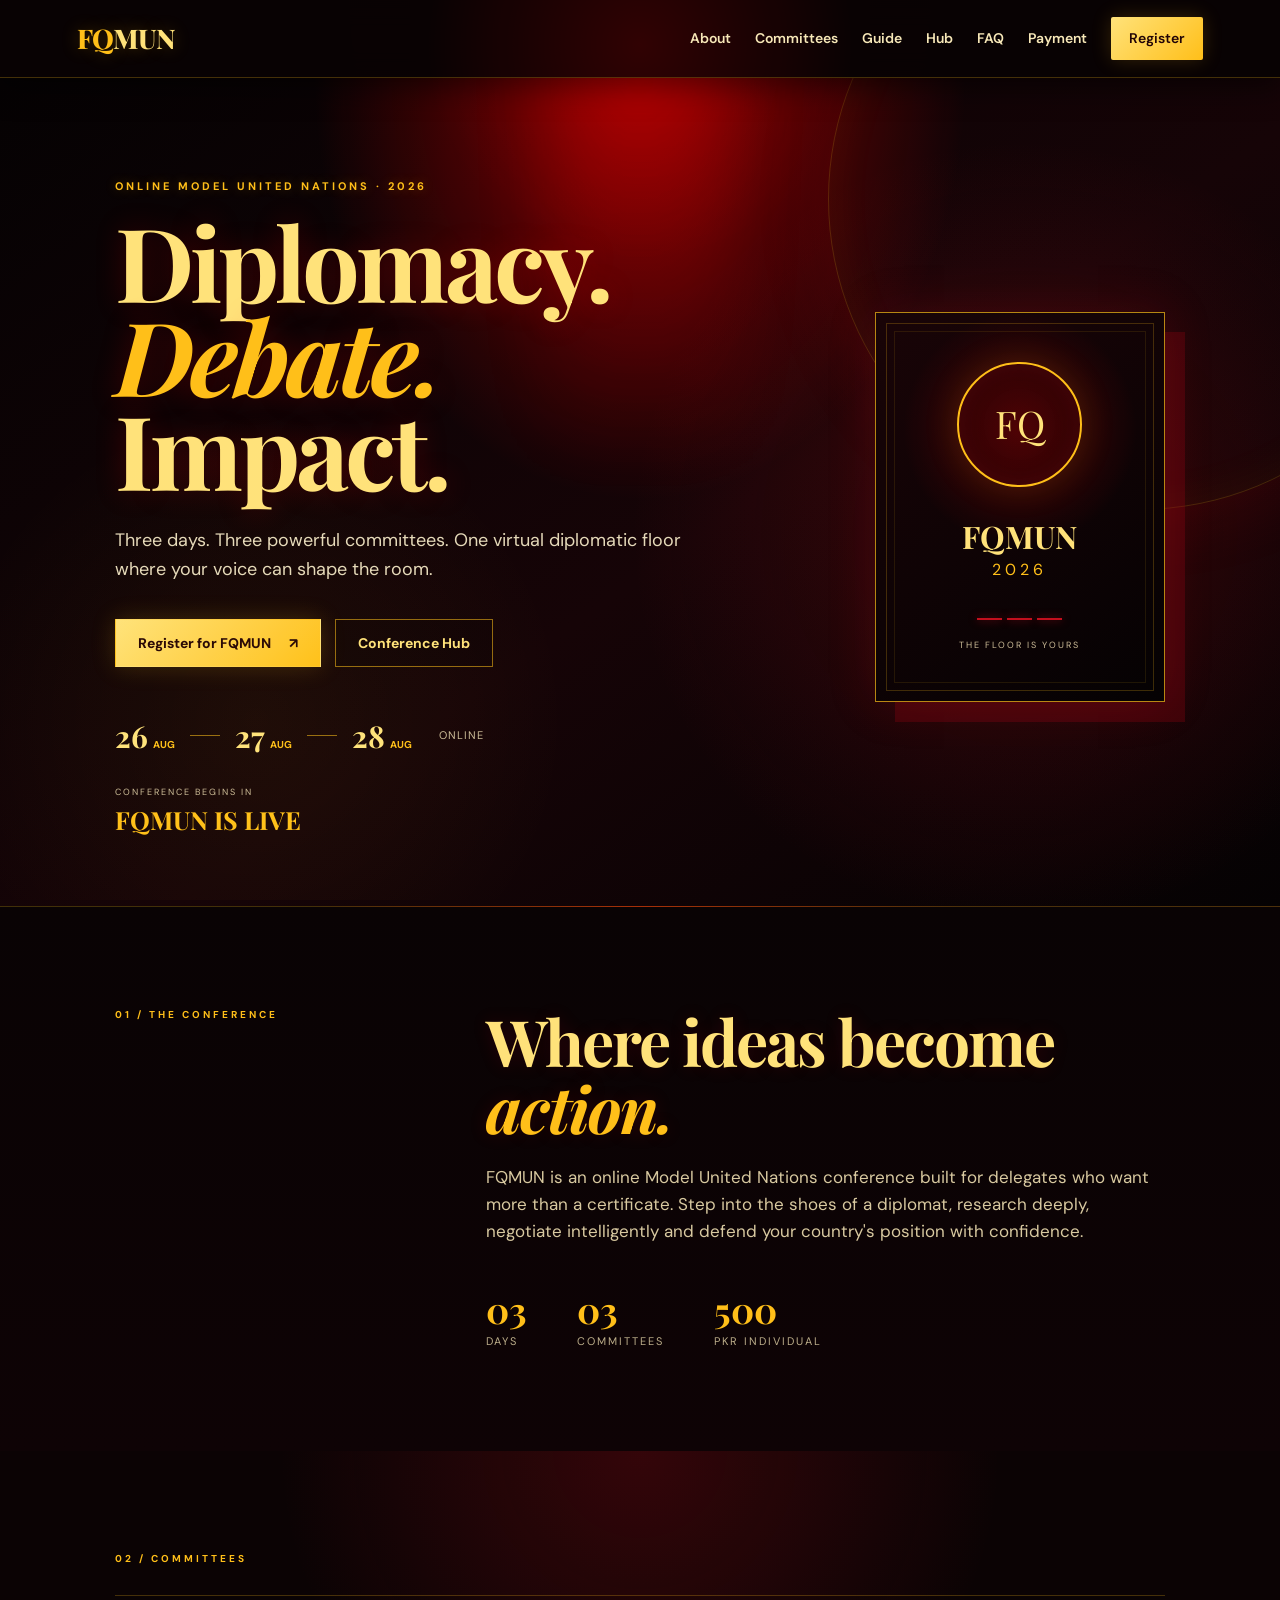
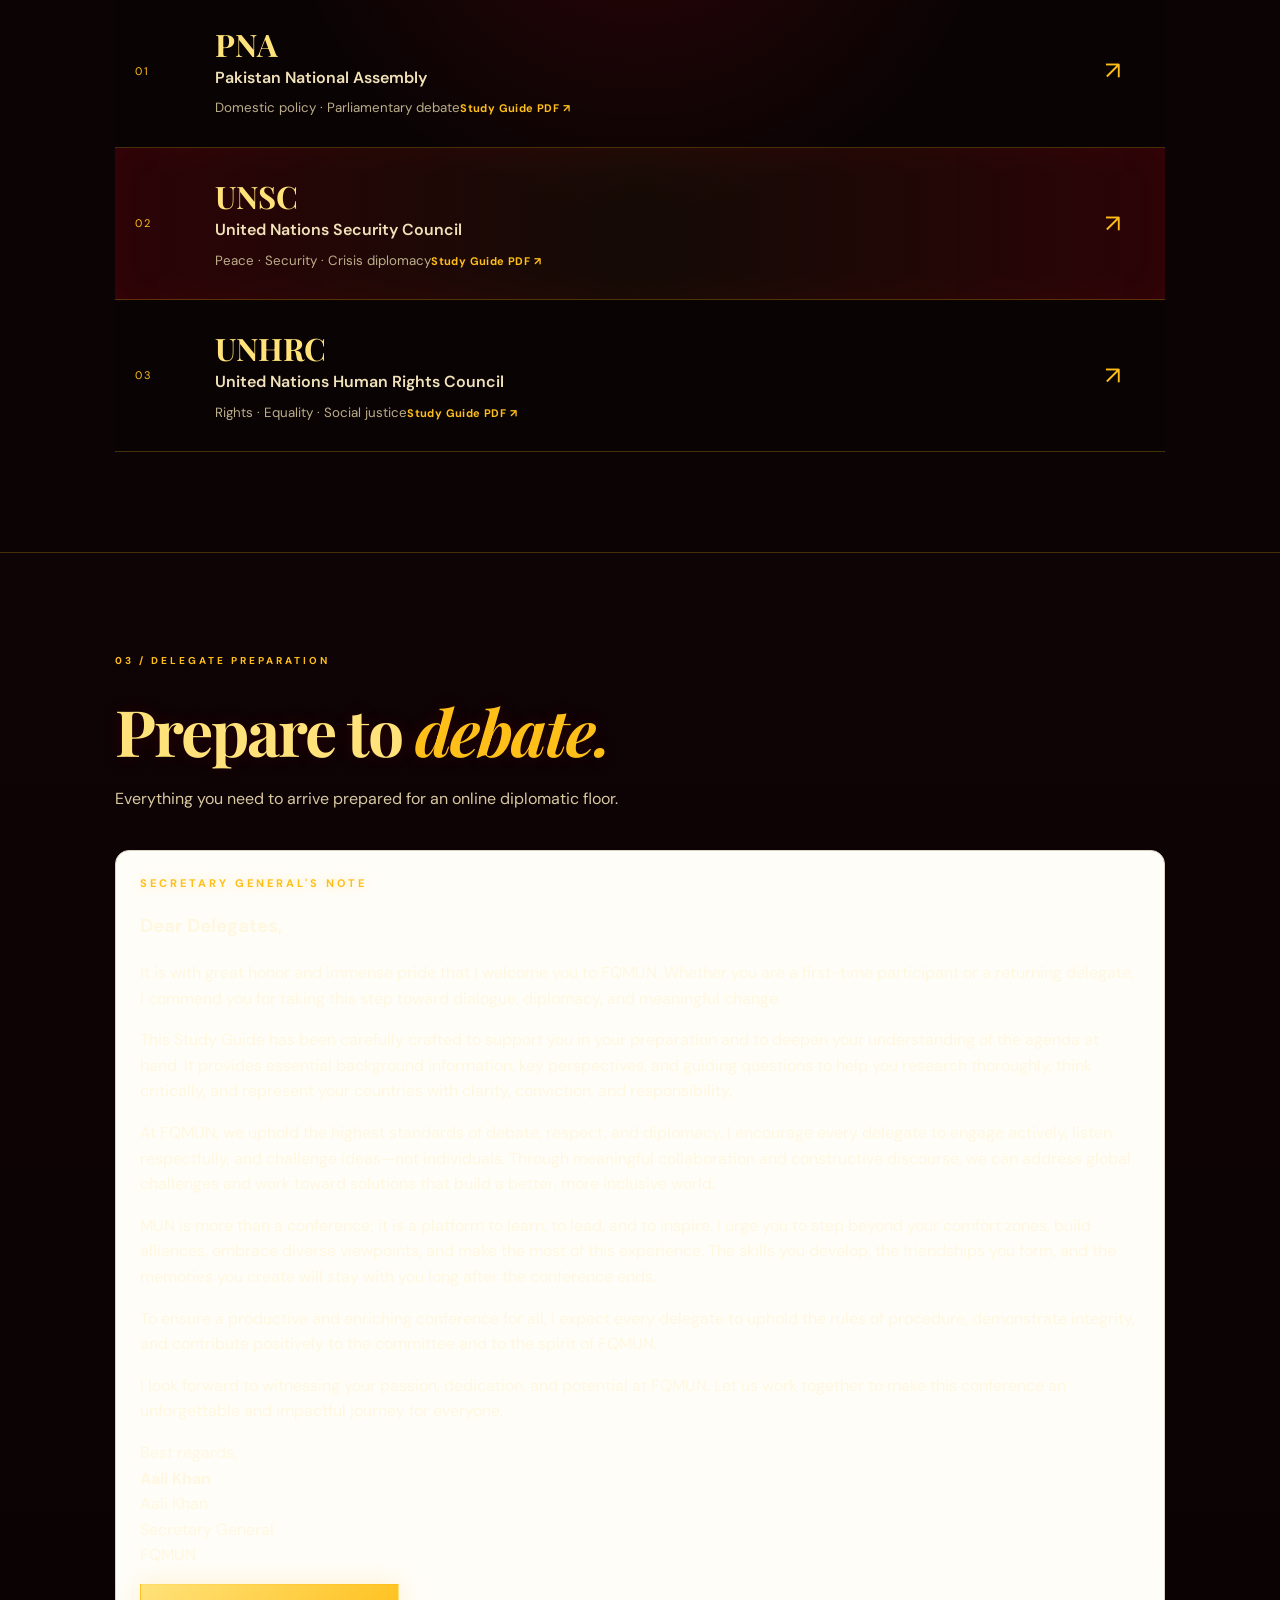
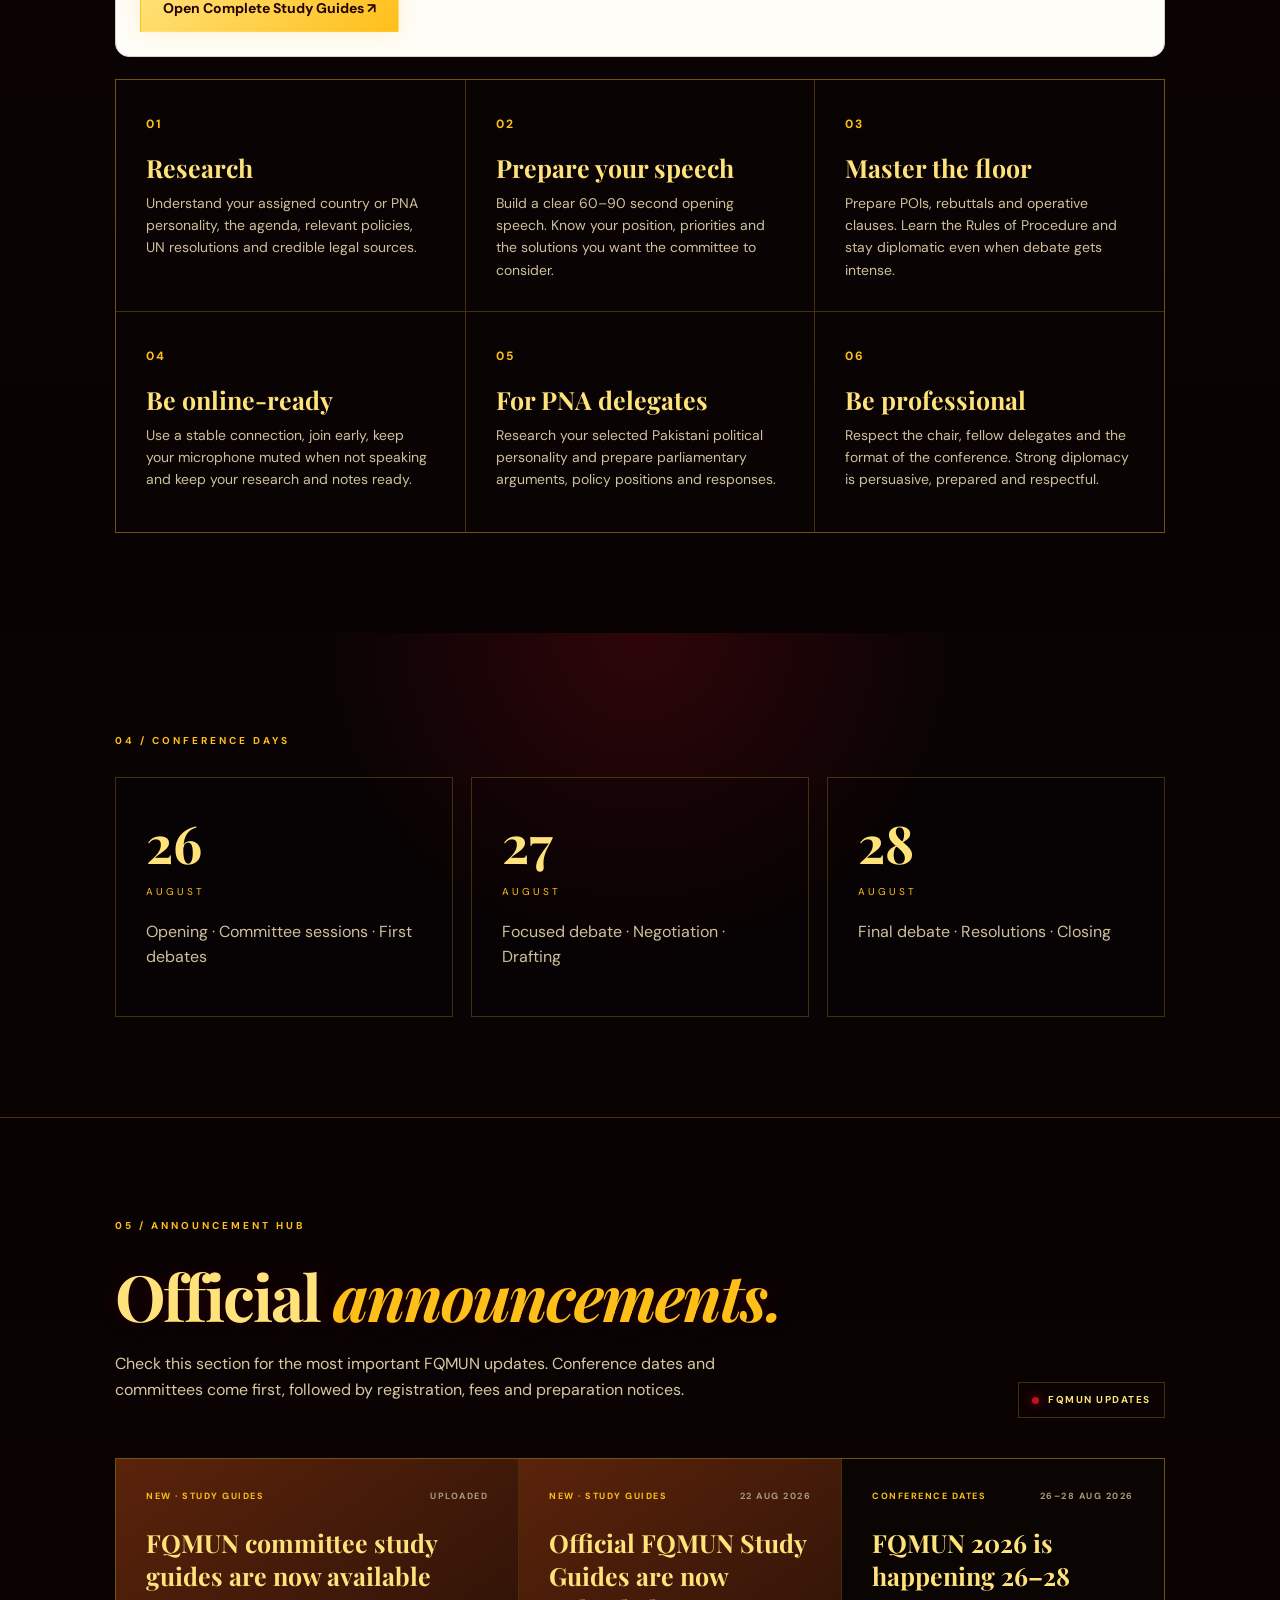
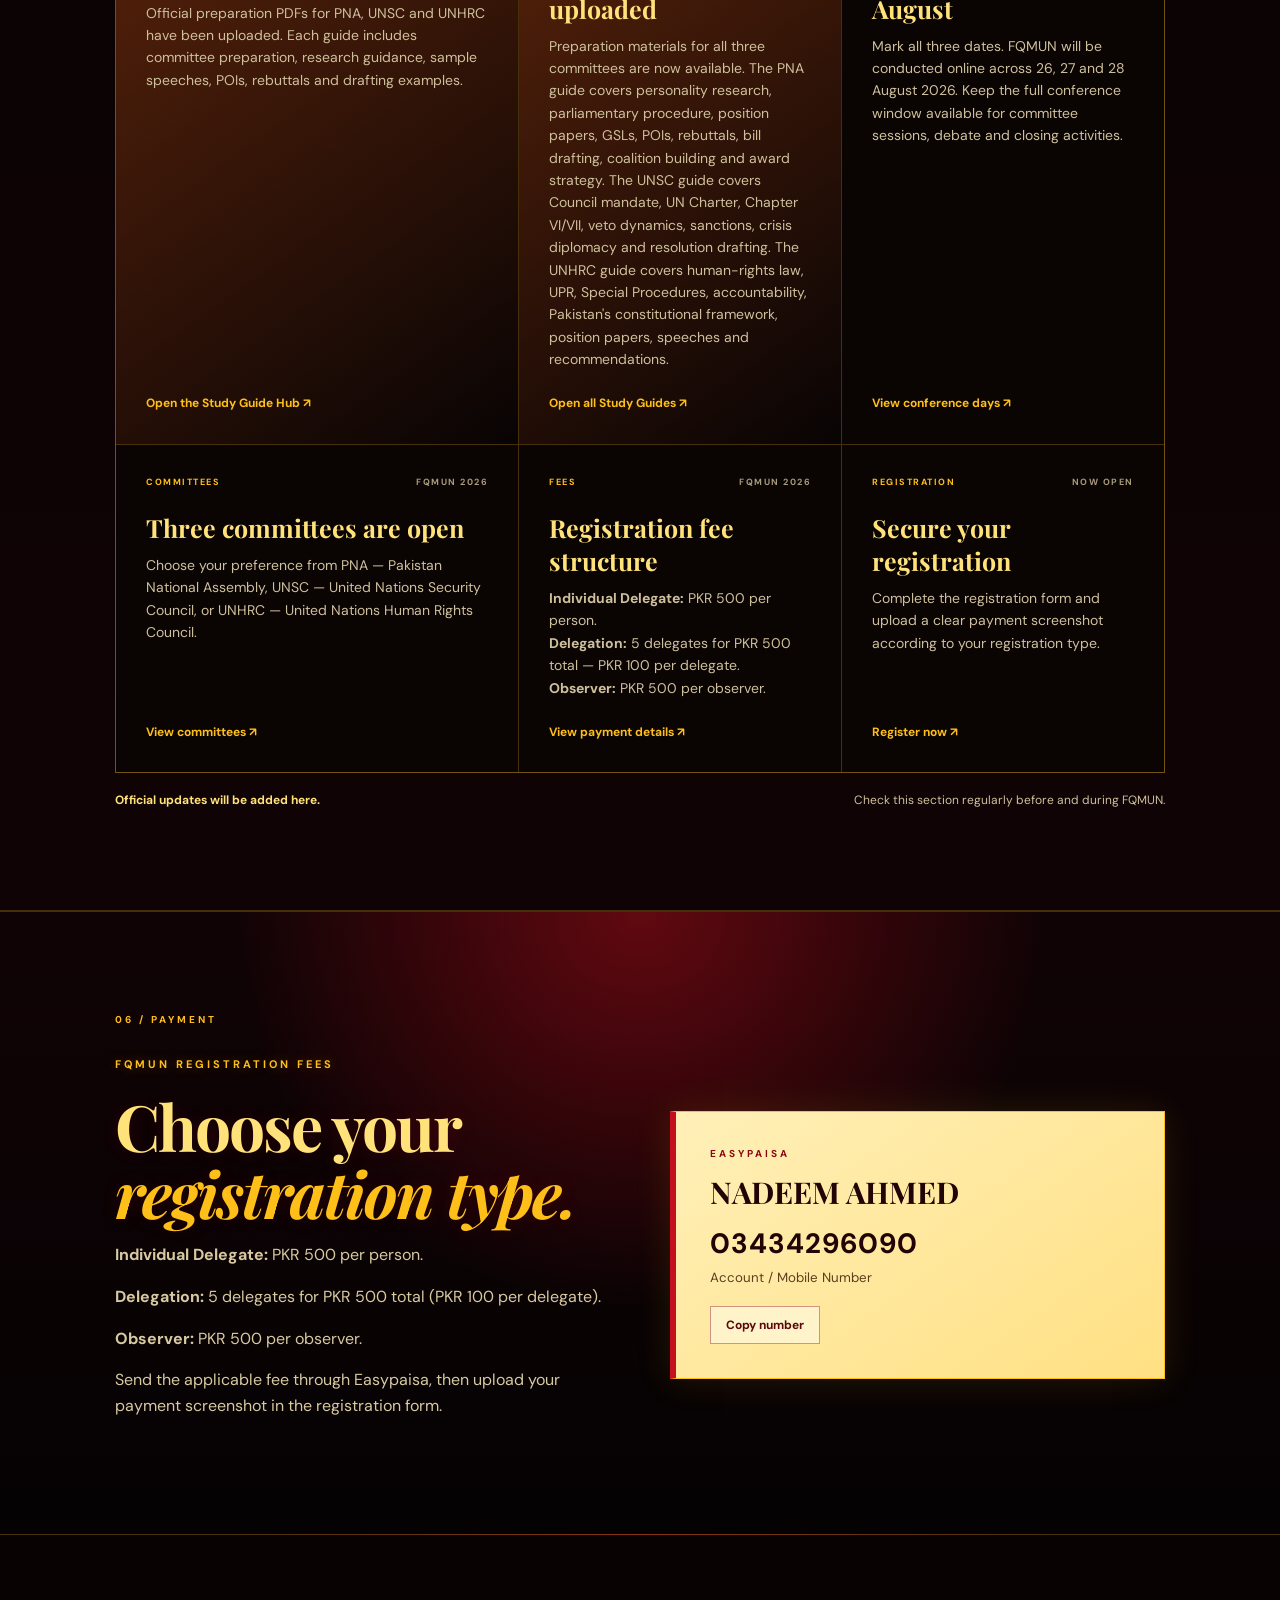
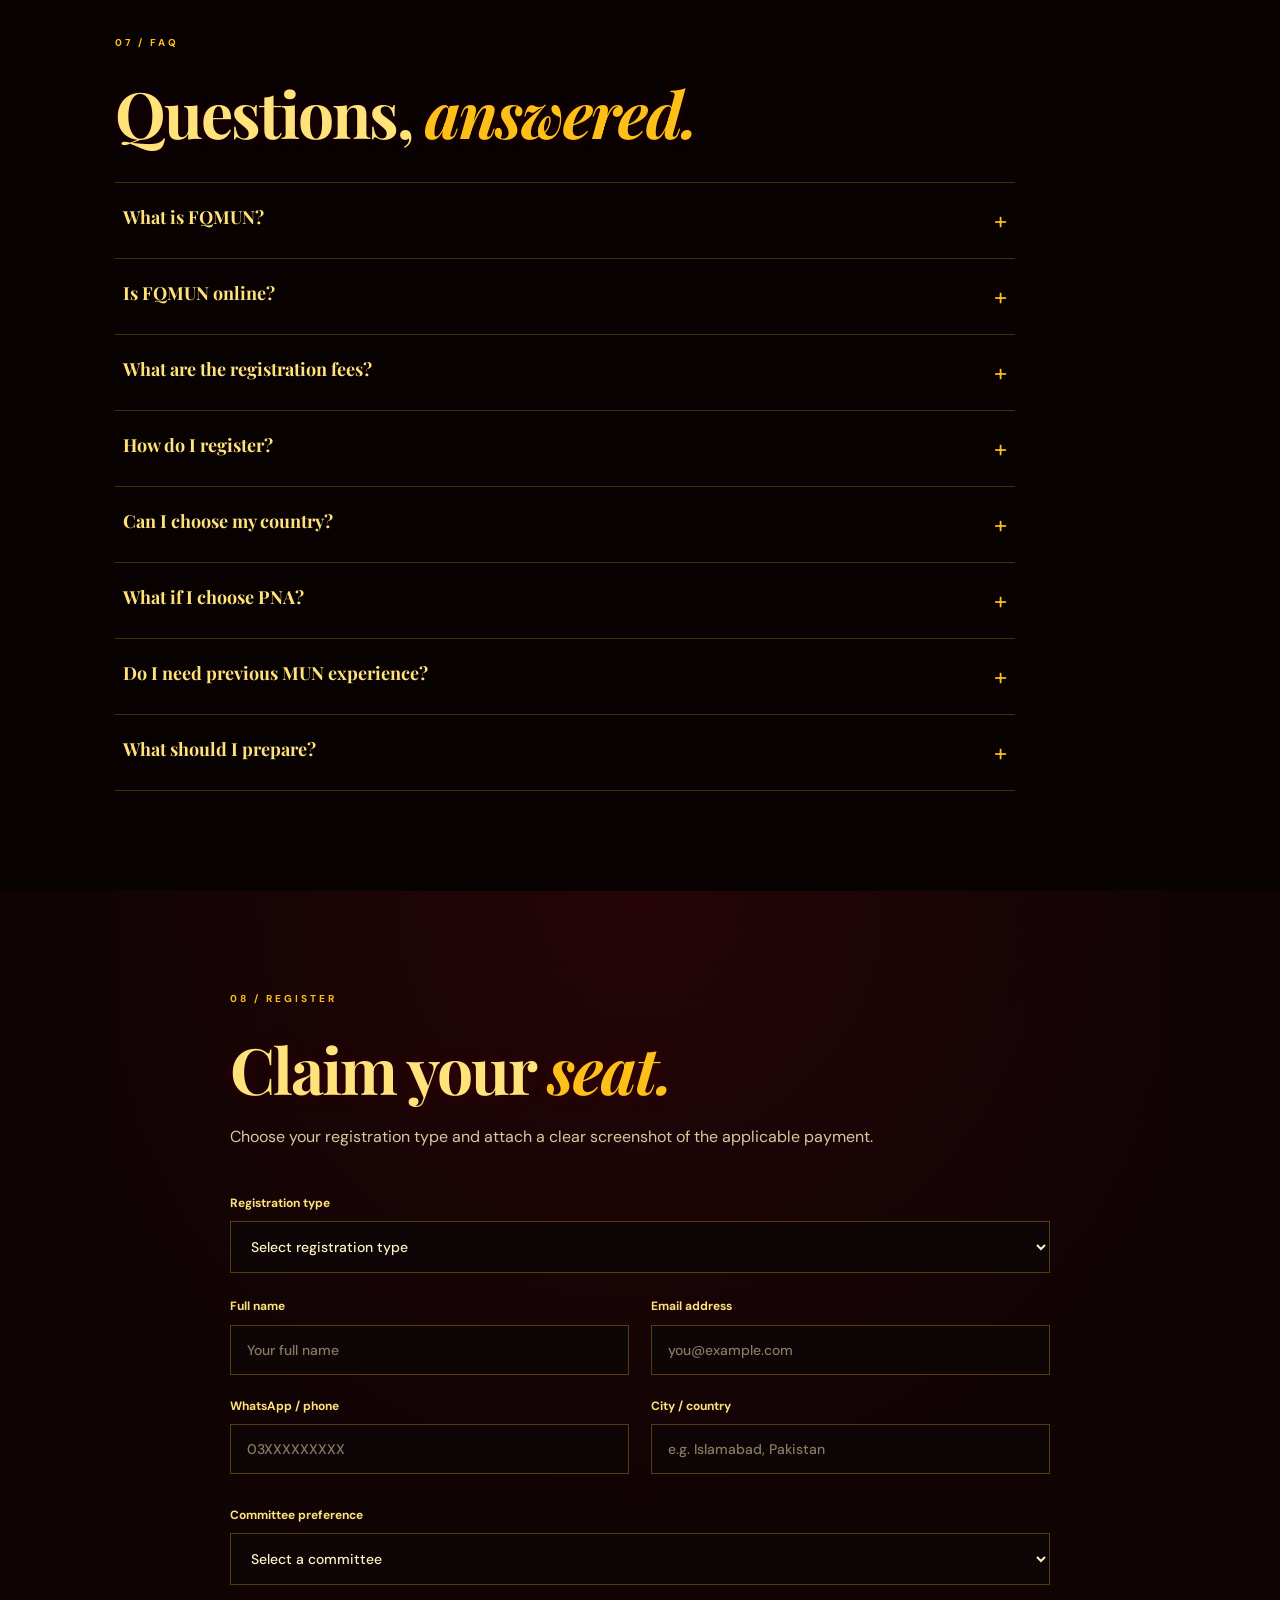
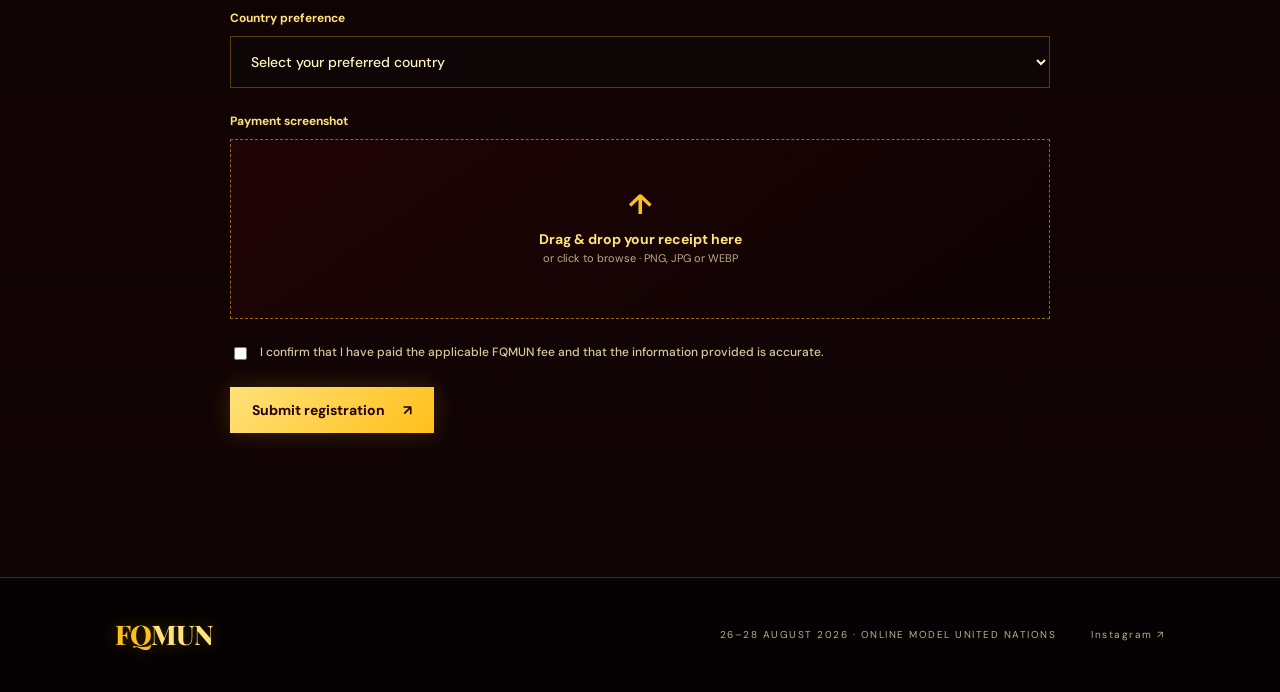
==== commit c8f72b92: "Make Secretary General note visibly available on homepage study guide section" ====
--- a/index.html
+++ b/index.html
@@ -1 +1 @@
-<!doctype html><html lang="en"><head><meta charset="UTF-8" /><meta name="viewport" content="width=device-width, initial-scale=1.0" /><meta name="description" content="FQMUN — Online Model United Nations, 26–28 August 2026." /><title>FQMUN 2026 | Online Model United Nations</title><link rel="preconnect" href="https://fonts.googleapis.com"><link rel="preconnect" href="https://fonts.gstatic.com" crossorigin><link href="https://fonts.googleapis.com/css2?family=DM+Sans:wght@400;500;600;700&family=Playfair+Display:wght@600;700;800&display=swap" rel="stylesheet"><link rel="stylesheet" href="style.css" /></head><body><header class="nav"><a class="brand" href="#top"><span>FQ</span>MUN</a><nav><a href="#about">About</a><a href="#committees">Committees</a><a href="#guide">Guide</a><a href="#hub">Hub</a><a href="#faq">FAQ</a><a href="#payment">Payment</a><a class="nav-cta" href="#register">Register</a></nav></header><main id="top"><section class="hero"><div class="hero-content"><p class="eyebrow">ONLINE MODEL UNITED NATIONS · 2026</p><h1>Diplomacy.<br><em>Debate.</em> Impact.</h1><p class="hero-copy">Three days. Three powerful committees. One virtual diplomatic floor where your voice can shape the room.</p><div class="hero-actions"><a class="button primary" href="#register">Register for FQMUN <span>↗</span></a><a class="button ghost" href="#hub">Conference Hub</a></div><div class="date-strip"><div><strong>26</strong><small>AUG</small></div><i></i><div><strong>27</strong><small>AUG</small></div><i></i><div><strong>28</strong><small>AUG</small></div><span>ONLINE</span></div><div class="countdown"><span>CONFERENCE BEGINS IN</span><strong id="countdown">Loading…</strong></div></div><div class="hero-card"><div class="seal">FQ</div><p>FQMUN</p><span>2026</span><div class="card-lines"><b></b><b></b><b></b></div><small>THE FLOOR IS YOURS</small></div></section><section id="about" class="section about"><div class="section-label">01 / THE CONFERENCE</div><div><h2>Where ideas become <em>action.</em></h2><p>FQMUN is an online Model United Nations conference built for delegates who want more than a certificate. Step into the shoes of a diplomat, research deeply, negotiate intelligently and defend your country's position with confidence.</p><div class="facts"><div><strong>03</strong><span>Days</span></div><div><strong>03</strong><span>Committees</span></div><div><strong>500</strong><span>PKR Individual</span></div></div></div></section><section id="committees" class="section committees"><div class="section-label">02 / COMMITTEES</div><div class="committee-grid"><article class="committee"><span class="num">01</span><div><h3>PNA</h3><p>Pakistan National Assembly</p><small>Domestic policy · Parliamentary debate</small></div><span class="arrow">↗</span></article><article class="committee featured"><span class="num">02</span><div><h3>UNSC</h3><p>United Nations Security Council</p><small>Peace · Security · Crisis diplomacy</small></div><span class="arrow">↗</span></article><article class="committee"><span class="num">03</span><div><h3>UNHRC</h3><p>United Nations Human Rights Council</p><small>Rights · Equality · Social justice</small></div><span class="arrow">↗</span></article></div></section><section id="guide" class="section guide"><div class="section-label">03 / DELEGATE PREPARATION</div><div class="guide-head"><h2>Prepare to <em>debate.</em></h2><p>Everything you need to arrive prepared for an online diplomatic floor.</p></div><div class="guide-grid"><article><span>01</span><h3>Research</h3><p>Understand your assigned country or PNA personality, the agenda, relevant policies, UN resolutions and credible legal sources.</p></article><article><span>02</span><h3>Prepare your speech</h3><p>Build a clear 60–90 second opening speech. Know your position, priorities and the solutions you want the committee to consider.</p></article><article><span>03</span><h3>Master the floor</h3><p>Prepare POIs, rebuttals and operative clauses. Learn the Rules of Procedure and stay diplomatic even when debate gets intense.</p></article><article><span>04</span><h3>Be online-ready</h3><p>Use a stable connection, join early, keep your microphone muted when not speaking and keep your research and notes ready.</p></article><article><span>05</span><h3>For PNA delegates</h3><p>Research your selected Pakistani political personality and prepare parliamentary arguments, policy positions and responses.</p></article><article><span>06</span><h3>Be professional</h3><p>Respect the chair, fellow delegates and the format of the conference. Strong diplomacy is persuasive, prepared and respectful.</p></article></div></section><section id="schedule" class="section schedule"><div class="section-label">04 / CONFERENCE DAYS</div><div class="schedule-grid"><article><strong>26</strong><span>AUGUST</span><p>Opening · Committee sessions · First debates</p></article><article><strong>27</strong><span>AUGUST</span><p>Focused debate · Negotiation · Drafting</p></article><article><strong>28</strong><span>AUGUST</span><p>Final debate · Resolutions · Closing</p></article></div></section><section id="hub" class="section hub"><div class="section-label">05 / ANNOUNCEMENT HUB</div><div class="hub-head"><div><h2>Official <em>announcements.</em></h2><p>Check this section for the most important FQMUN updates. Conference dates and committees come first, followed by registration, fees and preparation notices.</p></div><span class="live-pill"><i></i> FQMUN UPDATES</span></div><div class="announcement-grid"><article class="announcement featured-announcement"><div class="announcement-meta"><span>NEW · STUDY GUIDES</span><time>22 AUG 2026</time></div><h3>Official FQMUN Study Guides are now uploaded</h3><p>Preparation materials for all three committees are now available. The PNA guide covers personality research, parliamentary procedure, position papers, GSLs, POIs, rebuttals, bill drafting, coalition building and award strategy. The UNSC guide covers Council mandate, UN Charter, Chapter VI/VII, veto dynamics, sanctions, crisis diplomacy and resolution drafting. The UNHRC guide covers human-rights law, UPR, Special Procedures, accountability, Pakistan's constitutional framework, position papers, speeches and recommendations.</p><a href="study-guides.html">Open all Study Guides ↗</a></article><article class="announcement"><div class="announcement-meta"><span>CONFERENCE DATES</span><time>26–28 AUG 2026</time></div><h3>FQMUN 2026 is happening 26–28 August</h3><p>Mark all three dates. FQMUN will be conducted online across 26, 27 and 28 August 2026. Keep the full conference window available for committee sessions, debate and closing activities.</p><a href="#schedule">View conference days ↗</a></article><article class="announcement"><div class="announcement-meta"><span>COMMITTEES</span><time>FQMUN 2026</time></div><h3>Three committees are open</h3><p>Choose your preference from PNA — Pakistan National Assembly, UNSC — United Nations Security Council, or UNHRC — United Nations Human Rights Council.</p><a href="#committees">View committees ↗</a></article><article class="announcement"><div class="announcement-meta"><span>FEES</span><time>FQMUN 2026</time></div><h3>Registration fee structure</h3><p><strong>Individual Delegate:</strong> PKR 500 per person.<br><strong>Delegation:</strong> 5 delegates for PKR 500 total — PKR 100 per delegate.<br><strong>Observer:</strong> PKR 500 per observer.</p><a href="#payment">View payment details ↗</a></article><article class="announcement"><div class="announcement-meta"><span>REGISTRATION</span><time>NOW OPEN</time></div><h3>Secure your registration</h3><p>Complete the registration form and upload a clear payment screenshot according to your registration type.</p><a href="#register">Register now ↗</a></article></div><div class="hub-note"><strong>Official updates will be added here.</strong><span>Check this section regularly before and during FQMUN.</span></div></section><section id="payment" class="section payment"><div class="section-label">06 / PAYMENT</div><div class="payment-box"><div><p class="eyebrow">FQMUN REGISTRATION FEES</p><h2>Choose your <em>registration type.</em></h2><p><strong>Individual Delegate:</strong> PKR 500 per person.</p><p><strong>Delegation:</strong> 5 delegates for PKR 500 total (PKR 100 per delegate).</p><p><strong>Observer:</strong> PKR 500 per observer.</p><p>Send the applicable fee through Easypaisa, then upload your payment screenshot in the registration form.</p></div><div class="account-card"><span>EASYPAISA</span><strong>NADEEM AHMED</strong><b>03434296090</b><small>Account / Mobile Number</small><button class="copy-button" type="button" data-copy="03434296090">Copy number</button></div></div></section><section id="faq" class="section faq"><div class="section-label">07 / FAQ</div><div class="faq-head"><h2>Questions, <em>answered.</em></h2></div><div class="faq-list"><details><summary>What is FQMUN?</summary><p>FQMUN is an online Model United Nations conference taking place from 26–28 August 2026 with PNA, UNSC and UNHRC.</p></details><details><summary>Is FQMUN online?</summary><p>Yes. The conference is conducted virtually. Joining instructions will be provided to registered delegates.</p></details><details><summary>What are the registration fees?</summary><p>Individual Delegate: PKR 500 per person. Delegation: 5 delegates for PKR 500 total, which is PKR 100 per delegate. Observer: PKR 500 per observer.</p></details><details><summary>How do I register?</summary><p>Complete the registration form, select your committee and country preference, pay the applicable fee and upload a clear payment screenshot.</p></details><details><summary>Can I choose my country?</summary><p>You can submit a country preference. Final allocation is subject to the conference's allocation process.</p></details><details><summary>What if I choose PNA?</summary><p>PNA delegates also select a preferred Pakistani political personality from the available list.</p></details><details><summary>Do I need previous MUN experience?</summary><p>No. Beginners are welcome. The preparation guide above is designed to help first-time delegates get started.</p></details><details><summary>What should I prepare?</summary><p>Research, an opening speech, POIs and rebuttals, and draft-resolution ideas. Follow any additional instructions issued by the FQMUN team.</p></details></div></section><section id="register" class="section register"><div class="section-label">08 / REGISTER</div><div class="register-head"><h2>Claim your <em>seat.</em></h2><p>Choose your registration type and attach a clear screenshot of the applicable payment.</p></div><form id="registrationForm" class="form" novalidate><label>Registration type<select name="registrationType" id="registrationType" required><option value="" selected disabled>Select registration type</option><option value="individual">Individual Delegate — PKR 500</option><option value="delegation">Delegation — 5 delegates, PKR 500 total</option><option value="observer">Observer — PKR 500</option></select></label><div class="field-grid"><label>Full name<input name="fullName" type="text" placeholder="Your full name" required /></label><label>Email address<input name="email" type="email" placeholder="you@example.com" required /></label><label>WhatsApp / phone<input name="phone" type="tel" placeholder="03XXXXXXXXX" required /></label><label>City / country<input name="location" type="text" placeholder="e.g. Islamabad, Pakistan" required /></label></div><div id="delegationNotice" style="display:none"><label>Delegation members<input name="delegationMembers" type="text" placeholder="Enter the 5 delegate names, separated by commas" /></label></div><label id="committeeField">Committee preference<select name="committee" id="committeeSelect"><option value="" selected disabled>Select a committee</option><option>PNA — Pakistan National Assembly</option><option>UNSC — United Nations Security Council</option><option>UNHRC — United Nations Human Rights Council</option></select></label><label id="countryField">Country preference<select name="countryPreference"><option value="" selected disabled>Select your preferred country</option><option>Pakistan</option><option>United Kingdom</option><option>United States</option><option>China</option><option>Russia</option><option>France</option><option>Germany</option><option>India</option><option>Saudi Arabia</option><option>United Arab Emirates</option><option>Türkiye</option><option>Iran</option><option>Afghanistan</option><option>Australia</option><option>Canada</option><option>Japan</option><option>South Korea</option><option>Brazil</option><option>Egypt</option><option>South Africa</option></select></label><label id="personalityField" style="display:none">PNA Personality Preference<select name="personalityPreference" id="personalityPreference"><option value="" selected disabled>Select your preferred personality</option><option>Zulfikar Ali Bhutto</option><option>Benazir Bhutto</option><option>Nawaz Sharif</option><option>Imran Khan</option><option>Muhammad Khan Junejo</option><option>Yousaf Raza Gillani</option><option>Raja Pervaiz Ashraf</option><option>Shaukat Aziz</option><option>Zafarullah Khan Jamali</option><option>Chaudhry Shujaat Hussain</option><option>Aitzaz Ahsan</option><option>Khurshid Mahmood Kasuri</option><option>Shah Mahmood Qureshi</option><option>Hina Rabbani Khar</option><option>Sartaj Aziz</option><option>Khawaja Muhammad Asif</option><option>Ishaq Dar</option><option>Maulana Fazlur Rehman</option><option>Asfandyar Wali Khan</option><option>Sheikh Rashid Ahmed</option></select></label><label>Payment screenshot<div id="dropzone" class="dropzone" tabindex="0"><input id="paymentProof" name="paymentProof" type="file" accept="image/png,image/jpeg,image/webp" required /><div class="upload-icon">↑</div><strong>Drag & drop your receipt here</strong><span>or click to browse · PNG, JPG or WEBP</span><p id="fileName" class="file-name"></p></div></label><label class="consent"><input type="checkbox" name="confirm" required /><span>I confirm that I have paid the applicable FQMUN fee and that the information provided is accurate.</span></label><button class="button primary submit" type="submit">Submit registration <span>↗</span></button><p id="formMessage" class="form-message" role="status"></p></form></section></main><footer><div class="brand"><span>FQ</span>MUN</div><p>26–28 AUGUST 2026 · ONLINE MODEL UNITED NATIONS</p><a href="https://www.instagram.com/fqmun26" target="_blank" rel="noopener">Instagram ↗</a></footer><script src="script.js"></script></body></html>+<!doctype html><html lang="en"><head><meta charset="UTF-8" /><meta name="viewport" content="width=device-width, initial-scale=1.0" /><meta name="description" content="FQMUN — Online Model United Nations, 26–28 August 2026." /><title>FQMUN 2026 | Online Model United Nations</title><link rel="preconnect" href="https://fonts.googleapis.com"><link rel="preconnect" href="https://fonts.gstatic.com" crossorigin><link href="https://fonts.googleapis.com/css2?family=DM+Sans:wght@400;500;600;700&family=Playfair+Display:wght@600;700;800&display=swap" rel="stylesheet"><link rel="stylesheet" href="style.css" /></head><body><header class="nav"><a class="brand" href="#top"><span>FQ</span>MUN</a><nav><a href="#about">About</a><a href="#committees">Committees</a><a href="#guide">Guide</a><a href="#hub">Hub</a><a href="#faq">FAQ</a><a href="#payment">Payment</a><a class="nav-cta" href="#register">Register</a></nav></header><main id="top"><section class="hero"><div class="hero-content"><p class="eyebrow">ONLINE MODEL UNITED NATIONS · 2026</p><h1>Diplomacy.<br><em>Debate.</em> Impact.</h1><p class="hero-copy">Three days. Three powerful committees. One virtual diplomatic floor where your voice can shape the room.</p><div class="hero-actions"><a class="button primary" href="#register">Register for FQMUN <span>↗</span></a><a class="button ghost" href="#hub">Conference Hub</a></div><div class="date-strip"><div><strong>26</strong><small>AUG</small></div><i></i><div><strong>27</strong><small>AUG</small></div><i></i><div><strong>28</strong><small>AUG</small></div><span>ONLINE</span></div><div class="countdown"><span>CONFERENCE BEGINS IN</span><strong id="countdown">Loading…</strong></div></div><div class="hero-card"><div class="seal">FQ</div><p>FQMUN</p><span>2026</span><div class="card-lines"><b></b><b></b><b></b></div><small>THE FLOOR IS YOURS</small></div></section><section id="about" class="section about"><div class="section-label">01 / THE CONFERENCE</div><div><h2>Where ideas become <em>action.</em></h2><p>FQMUN is an online Model United Nations conference built for delegates who want more than a certificate. Step into the shoes of a diplomat, research deeply, negotiate intelligently and defend your country's position with confidence.</p><div class="facts"><div><strong>03</strong><span>Days</span></div><div><strong>03</strong><span>Committees</span></div><div><strong>500</strong><span>PKR Individual</span></div></div></div></section><section id="committees" class="section committees"><div class="section-label">02 / COMMITTEES</div><div class="committee-grid"><article class="committee"><span class="num">01</span><div><h3>PNA</h3><p>Pakistan National Assembly</p><small>Domestic policy · Parliamentary debate</small></div><span class="arrow">↗</span></article><article class="committee featured"><span class="num">02</span><div><h3>UNSC</h3><p>United Nations Security Council</p><small>Peace · Security · Crisis diplomacy</small></div><span class="arrow">↗</span></article><article class="committee"><span class="num">03</span><div><h3>UNHRC</h3><p>United Nations Human Rights Council</p><small>Rights · Equality · Social justice</small></div><span class="arrow">↗</span></article></div></section><section id="guide" class="section guide"><div class="section-label">03 / DELEGATE PREPARATION</div><div class="guide-head"><h2>Prepare to <em>debate.</em></h2><p>Everything you need to arrive prepared for an online diplomatic floor.</p></div><div style="margin:22px 0;padding:24px;border:1px solid #d9d1c3;border-radius:14px;background:#fffdf8"><p class="eyebrow">SECRETARY GENERAL'S NOTE</p><h3>Dear Delegates,</h3><p>It is with great honor and immense pride that I welcome you to FQMUN. Whether you are a first-time participant or a returning delegate, I commend you for taking this step toward dialogue, diplomacy, and meaningful change.</p><p>This Study Guide has been carefully crafted to support you in your preparation and to deepen your understanding of the agenda at hand. It provides essential background information, key perspectives, and guiding questions to help you research thoroughly, think critically, and represent your countries with clarity, conviction, and responsibility.</p><p>At FQMUN, we uphold the highest standards of debate, respect, and diplomacy. I encourage every delegate to engage actively, listen respectfully, and challenge ideas—not individuals. Through meaningful collaboration and constructive discourse, we can address global challenges and work toward solutions that build a better, more inclusive world.</p><p>MUN is more than a conference; it is a platform to learn, to lead, and to inspire. I urge you to step beyond your comfort zones, build alliances, embrace diverse viewpoints, and make the most of this experience. The skills you develop, the friendships you form, and the memories you create will stay with you long after the conference ends.</p><p>To ensure a productive and enriching conference for all, I expect every delegate to uphold the rules of procedure, demonstrate integrity, and contribute positively to the committee and to the spirit of FQMUN.</p><p>I look forward to witnessing your passion, dedication, and potential at FQMUN. Let us work together to make this conference an unforgettable and impactful journey for everyone.</p><p>Best regards,<br><strong>Aali Khan</strong><br>Aali Khan<br>Secretary General<br>FQMUN</p><a class="button primary" href="study-guides.html">Open Complete Study Guides ↗</a></div><div class="guide-grid"><article><span>01</span><h3>Research</h3><p>Understand your assigned country or PNA personality, the agenda, relevant policies, UN resolutions and credible legal sources.</p></article><article><span>02</span><h3>Prepare your speech</h3><p>Build a clear 60–90 second opening speech. Know your position, priorities and the solutions you want the committee to consider.</p></article><article><span>03</span><h3>Master the floor</h3><p>Prepare POIs, rebuttals and operative clauses. Learn the Rules of Procedure and stay diplomatic even when debate gets intense.</p></article><article><span>04</span><h3>Be online-ready</h3><p>Use a stable connection, join early, keep your microphone muted when not speaking and keep your research and notes ready.</p></article><article><span>05</span><h3>For PNA delegates</h3><p>Research your selected Pakistani political personality and prepare parliamentary arguments, policy positions and responses.</p></article><article><span>06</span><h3>Be professional</h3><p>Respect the chair, fellow delegates and the format of the conference. Strong diplomacy is persuasive, prepared and respectful.</p></article></div></section><section id="schedule" class="section schedule"><div class="section-label">04 / CONFERENCE DAYS</div><div class="schedule-grid"><article><strong>26</strong><span>AUGUST</span><p>Opening · Committee sessions · First debates</p></article><article><strong>27</strong><span>AUGUST</span><p>Focused debate · Negotiation · Drafting</p></article><article><strong>28</strong><span>AUGUST</span><p>Final debate · Resolutions · Closing</p></article></div></section><section id="hub" class="section hub"><div class="section-label">05 / ANNOUNCEMENT HUB</div><div class="hub-head"><div><h2>Official <em>announcements.</em></h2><p>Check this section for the most important FQMUN updates. Conference dates and committees come first, followed by registration, fees and preparation notices.</p></div><span class="live-pill"><i></i> FQMUN UPDATES</span></div><div class="announcement-grid"><article class="announcement featured-announcement"><div class="announcement-meta"><span>NEW · STUDY GUIDES</span><time>22 AUG 2026</time></div><h3>Official FQMUN Study Guides are now uploaded</h3><p>Preparation materials for all three committees are now available. The PNA guide covers personality research, parliamentary procedure, position papers, GSLs, POIs, rebuttals, bill drafting, coalition building and award strategy. The UNSC guide covers Council mandate, UN Charter, Chapter VI/VII, veto dynamics, sanctions, crisis diplomacy and resolution drafting. The UNHRC guide covers human-rights law, UPR, Special Procedures, accountability, Pakistan's constitutional framework, position papers, speeches and recommendations.</p><a href="study-guides.html">Open all Study Guides ↗</a></article><article class="announcement"><div class="announcement-meta"><span>CONFERENCE DATES</span><time>26–28 AUG 2026</time></div><h3>FQMUN 2026 is happening 26–28 August</h3><p>Mark all three dates. FQMUN will be conducted online across 26, 27 and 28 August 2026. Keep the full conference window available for committee sessions, debate and closing activities.</p><a href="#schedule">View conference days ↗</a></article><article class="announcement"><div class="announcement-meta"><span>COMMITTEES</span><time>FQMUN 2026</time></div><h3>Three committees are open</h3><p>Choose your preference from PNA — Pakistan National Assembly, UNSC — United Nations Security Council, or UNHRC — United Nations Human Rights Council.</p><a href="#committees">View committees ↗</a></article><article class="announcement"><div class="announcement-meta"><span>FEES</span><time>FQMUN 2026</time></div><h3>Registration fee structure</h3><p><strong>Individual Delegate:</strong> PKR 500 per person.<br><strong>Delegation:</strong> 5 delegates for PKR 500 total — PKR 100 per delegate.<br><strong>Observer:</strong> PKR 500 per observer.</p><a href="#payment">View payment details ↗</a></article><article class="announcement"><div class="announcement-meta"><span>REGISTRATION</span><time>NOW OPEN</time></div><h3>Secure your registration</h3><p>Complete the registration form and upload a clear payment screenshot according to your registration type.</p><a href="#register">Register now ↗</a></article></div><div class="hub-note"><strong>Official updates will be added here.</strong><span>Check this section regularly before and during FQMUN.</span></div></section><section id="payment" class="section payment"><div class="section-label">06 / PAYMENT</div><div class="payment-box"><div><p class="eyebrow">FQMUN REGISTRATION FEES</p><h2>Choose your <em>registration type.</em></h2><p><strong>Individual Delegate:</strong> PKR 500 per person.</p><p><strong>Delegation:</strong> 5 delegates for PKR 500 total (PKR 100 per delegate).</p><p><strong>Observer:</strong> PKR 500 per observer.</p><p>Send the applicable fee through Easypaisa, then upload your payment screenshot in the registration form.</p></div><div class="account-card"><span>EASYPAISA</span><strong>NADEEM AHMED</strong><b>03434296090</b><small>Account / Mobile Number</small><button class="copy-button" type="button" data-copy="03434296090">Copy number</button></div></div></section><section id="faq" class="section faq"><div class="section-label">07 / FAQ</div><div class="faq-head"><h2>Questions, <em>answered.</em></h2></div><div class="faq-list"><details><summary>What is FQMUN?</summary><p>FQMUN is an online Model United Nations conference taking place from 26–28 August 2026 with PNA, UNSC and UNHRC.</p></details><details><summary>Is FQMUN online?</summary><p>Yes. The conference is conducted virtually. Joining instructions will be provided to registered delegates.</p></details><details><summary>What are the registration fees?</summary><p>Individual Delegate: PKR 500 per person. Delegation: 5 delegates for PKR 500 total, which is PKR 100 per delegate. Observer: PKR 500 per observer.</p></details><details><summary>How do I register?</summary><p>Complete the registration form, select your committee and country preference, pay the applicable fee and upload a clear payment screenshot.</p></details><details><summary>Can I choose my country?</summary><p>You can submit a country preference. Final allocation is subject to the conference's allocation process.</p></details><details><summary>What if I choose PNA?</summary><p>PNA delegates also select a preferred Pakistani political personality from the available list.</p></details><details><summary>Do I need previous MUN experience?</summary><p>No. Beginners are welcome. The preparation guide above is designed to help first-time delegates get started.</p></details><details><summary>What should I prepare?</summary><p>Research, an opening speech, POIs and rebuttals, and draft-resolution ideas. Follow any additional instructions issued by the FQMUN team.</p></details></div></section><section id="register" class="section register"><div class="section-label">08 / REGISTER</div><div class="register-head"><h2>Claim your <em>seat.</em></h2><p>Choose your registration type and attach a clear screenshot of the applicable payment.</p></div><form id="registrationForm" class="form" novalidate><label>Registration type<select name="registrationType" id="registrationType" required><option value="" selected disabled>Select registration type</option><option value="individual">Individual Delegate — PKR 500</option><option value="delegation">Delegation — 5 delegates, PKR 500 total</option><option value="observer">Observer — PKR 500</option></select></label><div class="field-grid"><label>Full name<input name="fullName" type="text" placeholder="Your full name" required /></label><label>Email address<input name="email" type="email" placeholder="you@example.com" required /></label><label>WhatsApp / phone<input name="phone" type="tel" placeholder="03XXXXXXXXX" required /></label><label>City / country<input name="location" type="text" placeholder="e.g. Islamabad, Pakistan" required /></label></div><div id="delegationNotice" style="display:none"><label>Delegation members<input name="delegationMembers" type="text" placeholder="Enter the 5 delegate names, separated by commas" /></label></div><label id="committeeField">Committee preference<select name="committee" id="committeeSelect"><option value="" selected disabled>Select a committee</option><option>PNA — Pakistan National Assembly</option><option>UNSC — United Nations Security Council</option><option>UNHRC — United Nations Human Rights Council</option></select></label><label id="countryField">Country preference<select name="countryPreference"><option value="" selected disabled>Select your preferred country</option><option>Pakistan</option><option>United Kingdom</option><option>United States</option><option>China</option><option>Russia</option><option>France</option><option>Germany</option><option>India</option><option>Saudi Arabia</option><option>United Arab Emirates</option><option>Türkiye</option><option>Iran</option><option>Afghanistan</option><option>Australia</option><option>Canada</option><option>Japan</option><option>South Korea</option><option>Brazil</option><option>Egypt</option><option>South Africa</option></select></label><label id="personalityField" style="display:none">PNA Personality Preference<select name="personalityPreference" id="personalityPreference"><option value="" selected disabled>Select your preferred personality</option><option>Zulfikar Ali Bhutto</option><option>Benazir Bhutto</option><option>Nawaz Sharif</option><option>Imran Khan</option><option>Muhammad Khan Junejo</option><option>Yousaf Raza Gillani</option><option>Raja Pervaiz Ashraf</option><option>Shaukat Aziz</option><option>Zafarullah Khan Jamali</option><option>Chaudhry Shujaat Hussain</option><option>Aitzaz Ahsan</option><option>Khurshid Mahmood Kasuri</option><option>Shah Mahmood Qureshi</option><option>Hina Rabbani Khar</option><option>Sartaj Aziz</option><option>Khawaja Muhammad Asif</option><option>Ishaq Dar</option><option>Maulana Fazlur Rehman</option><option>Asfandyar Wali Khan</option><option>Sheikh Rashid Ahmed</option></select></label><label>Payment screenshot<div id="dropzone" class="dropzone" tabindex="0"><input id="paymentProof" name="paymentProof" type="file" accept="image/png,image/jpeg,image/webp" required /><div class="upload-icon">↑</div><strong>Drag & drop your receipt here</strong><span>or click to browse · PNG, JPG or WEBP</span><p id="fileName" class="file-name"></p></div></label><label class="consent"><input type="checkbox" name="confirm" required /><span>I confirm that I have paid the applicable FQMUN fee and that the information provided is accurate.</span></label><button class="button primary submit" type="submit">Submit registration <span>↗</span></button><p id="formMessage" class="form-message" role="status"></p></form></section></main><footer><div class="brand"><span>FQ</span>MUN</div><p>26–28 AUGUST 2026 · ONLINE MODEL UNITED NATIONS</p><a href="https://www.instagram.com/fqmun26" target="_blank" rel="noopener">Instagram ↗</a></footer><script src="script.js"></script></body></html>
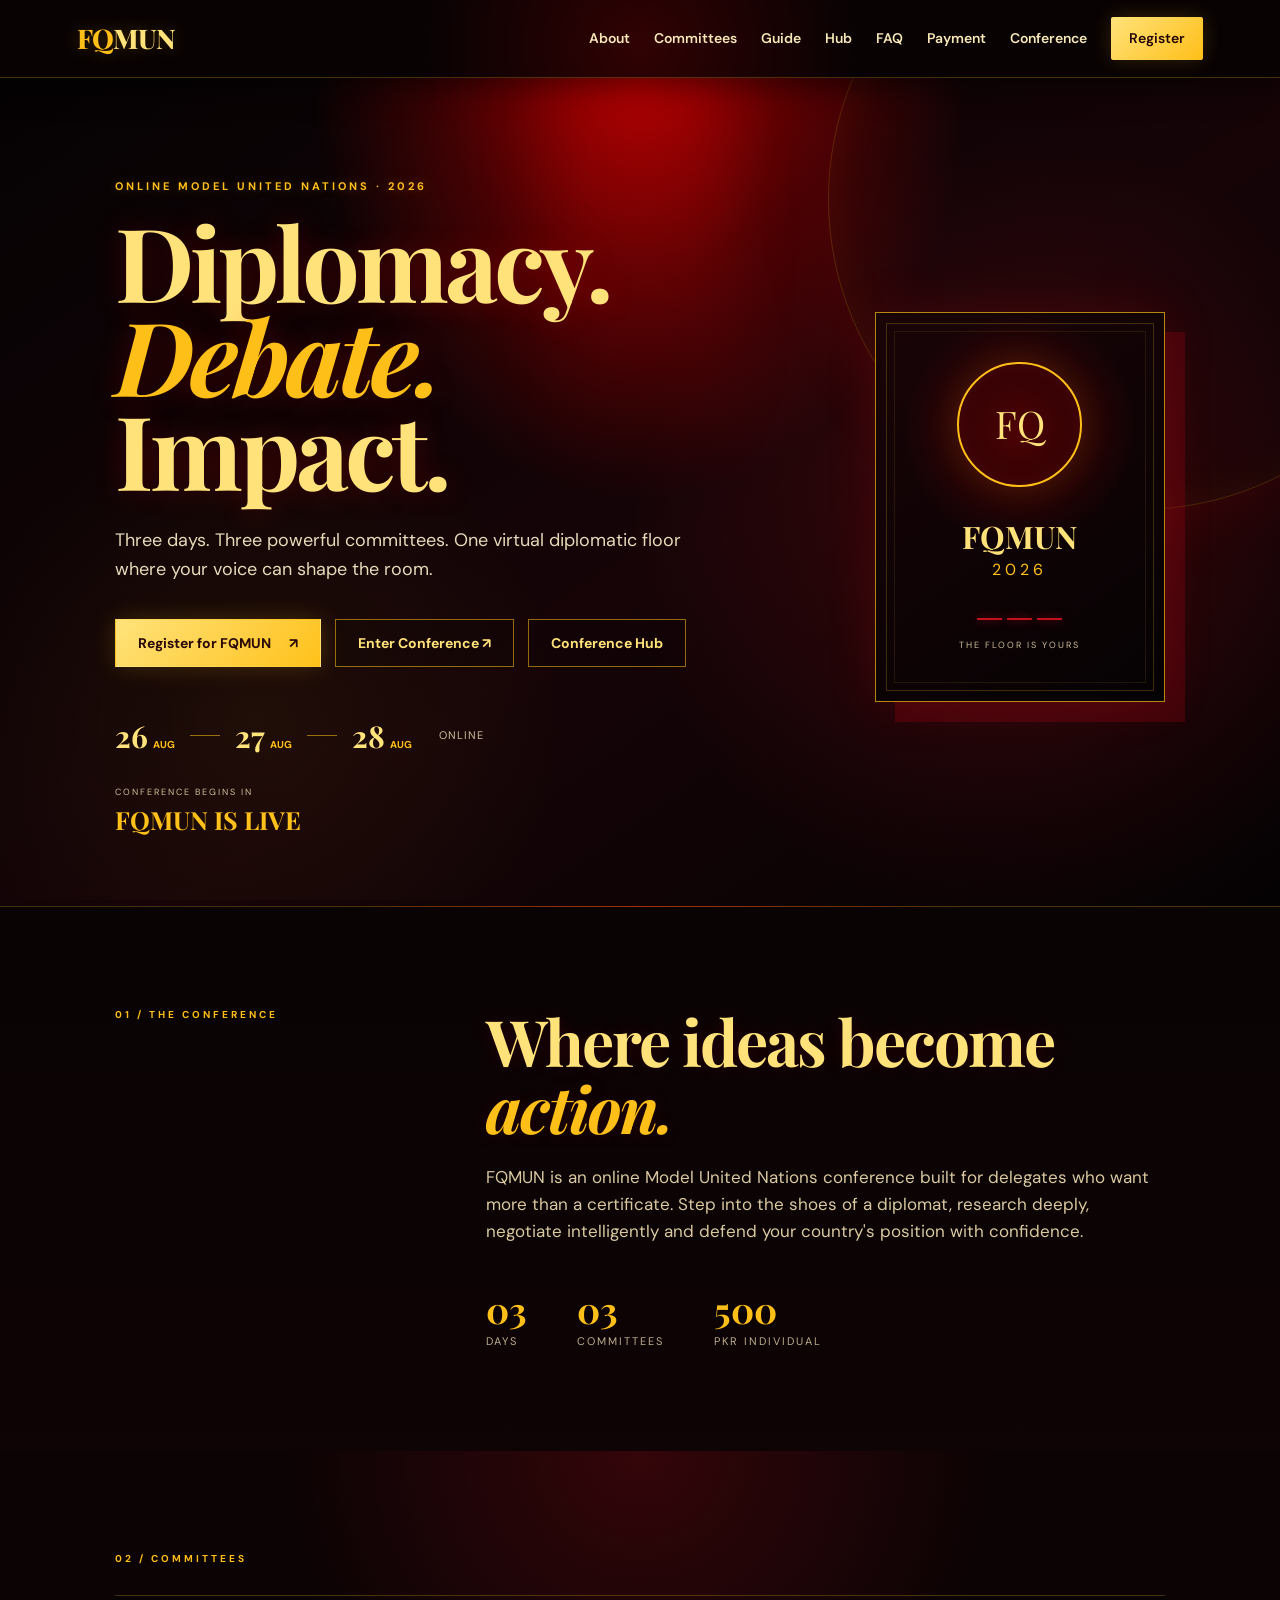
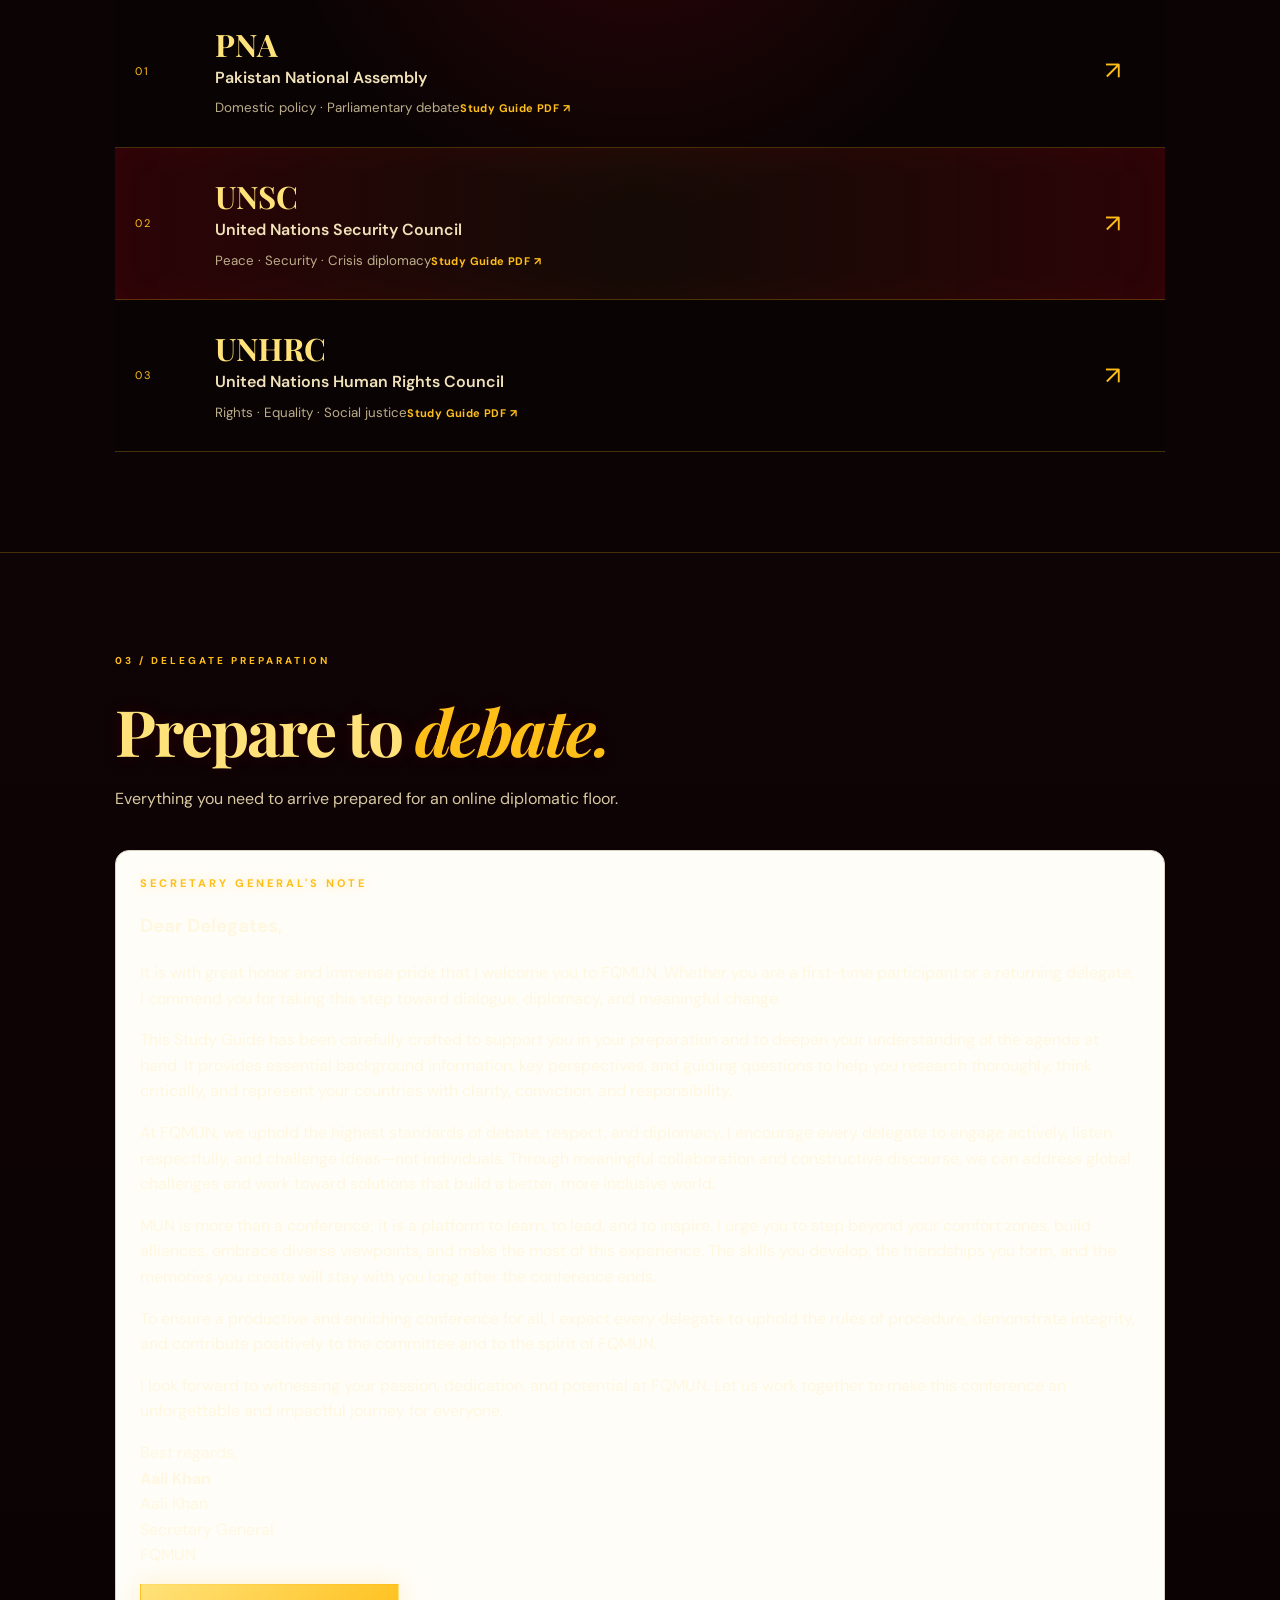
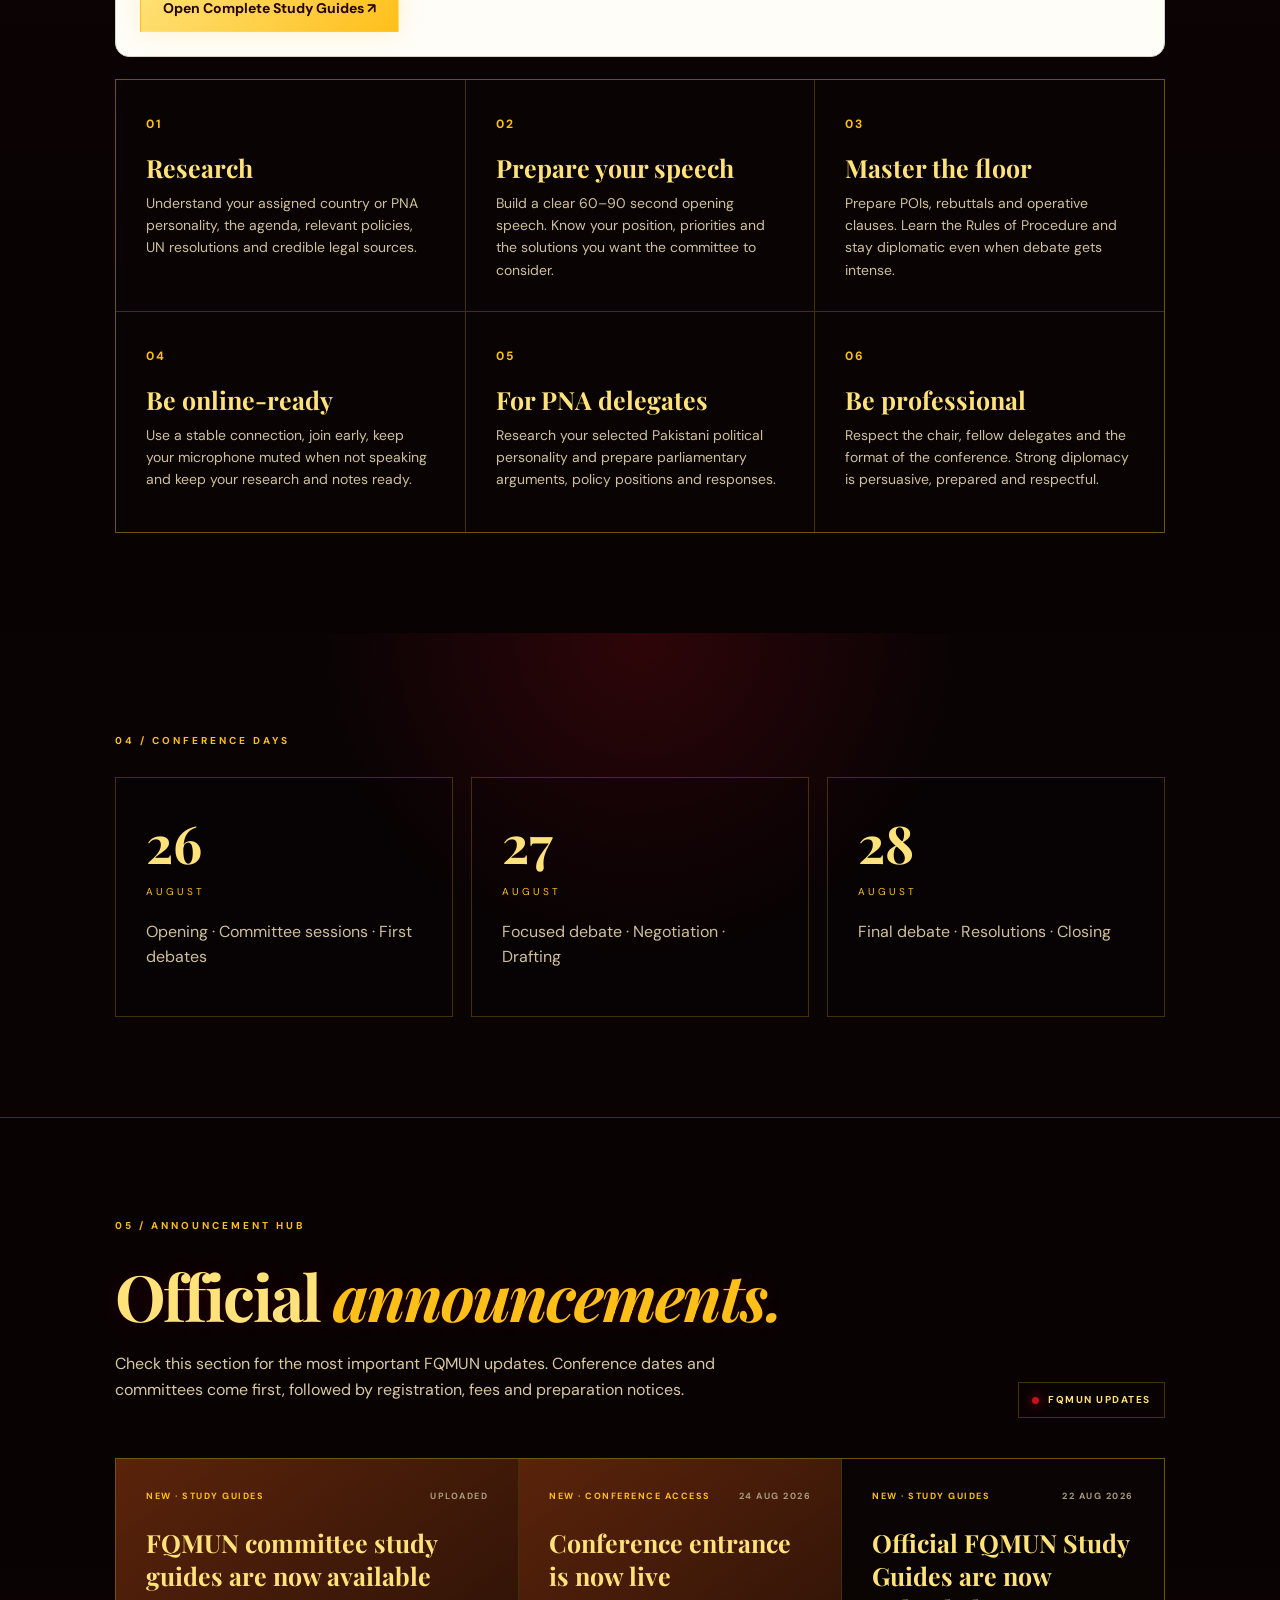
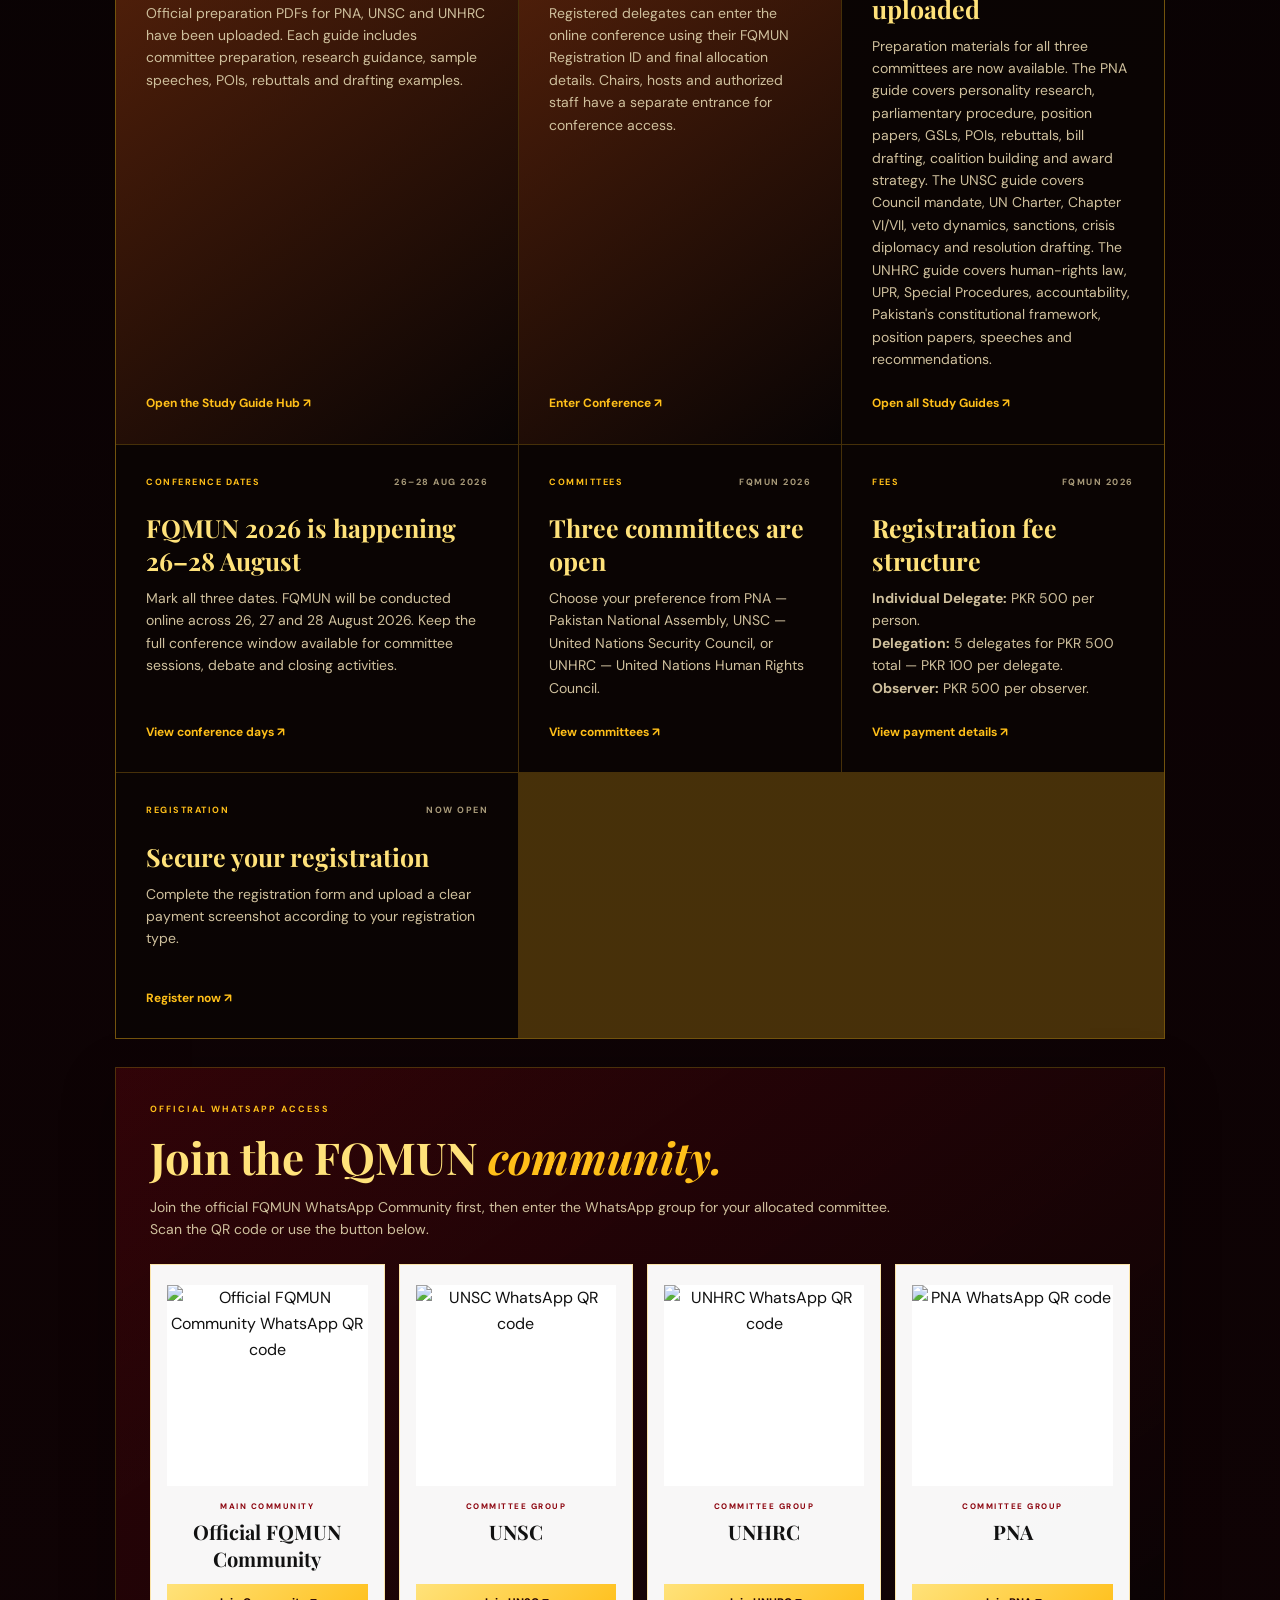
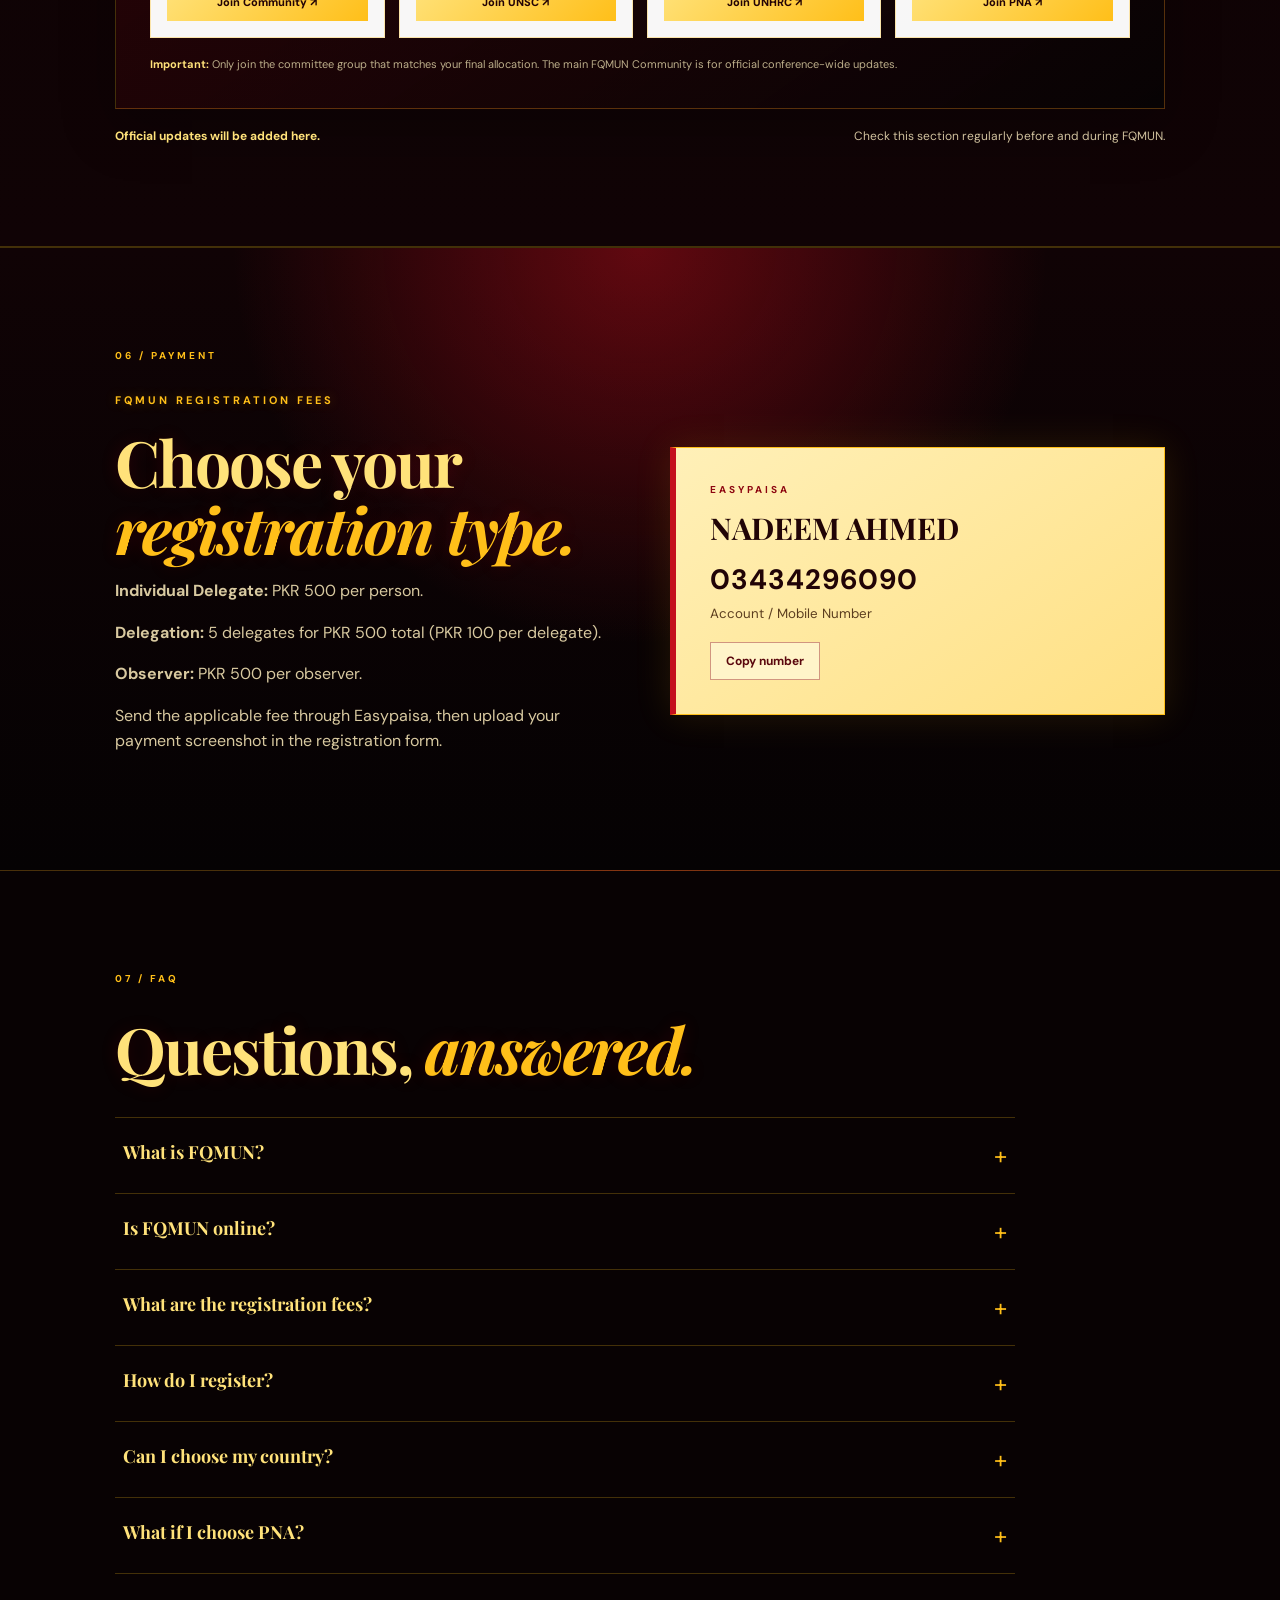
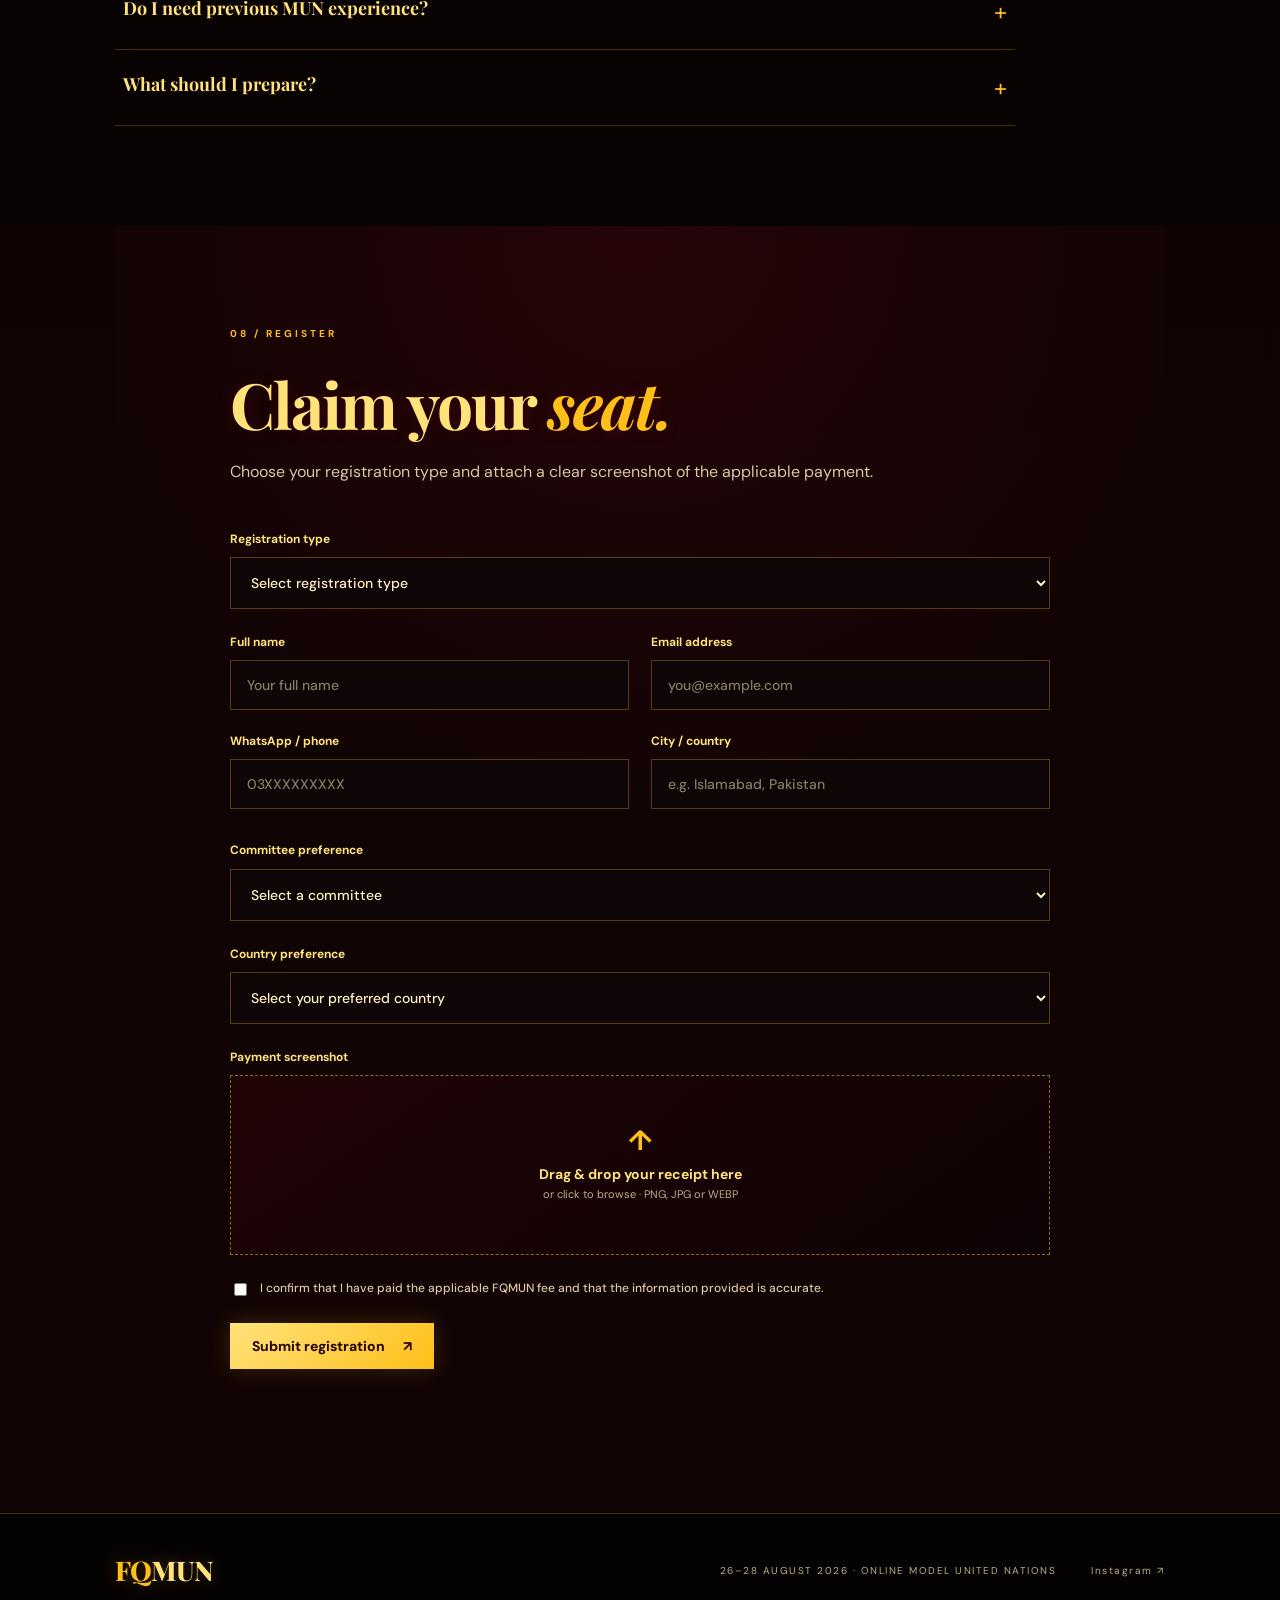
==== commit 62982a3a: "Add Conference entrance to FQMUN website" ====
--- a/index.html
+++ b/index.html
@@ -1 +1 @@
-<!doctype html><html lang="en"><head><meta charset="UTF-8" /><meta name="viewport" content="width=device-width, initial-scale=1.0" /><meta name="description" content="FQMUN — Online Model United Nations, 26–28 August 2026." /><title>FQMUN 2026 | Online Model United Nations</title><link rel="preconnect" href="https://fonts.googleapis.com"><link rel="preconnect" href="https://fonts.gstatic.com" crossorigin><link href="https://fonts.googleapis.com/css2?family=DM+Sans:wght@400;500;600;700&family=Playfair+Display:wght@600;700;800&display=swap" rel="stylesheet"><link rel="stylesheet" href="style.css" /></head><body><header class="nav"><a class="brand" href="#top"><span>FQ</span>MUN</a><nav><a href="#about">About</a><a href="#committees">Committees</a><a href="#guide">Guide</a><a href="#hub">Hub</a><a href="#faq">FAQ</a><a href="#payment">Payment</a><a class="nav-cta" href="#register">Register</a></nav></header><main id="top"><section class="hero"><div class="hero-content"><p class="eyebrow">ONLINE MODEL UNITED NATIONS · 2026</p><h1>Diplomacy.<br><em>Debate.</em> Impact.</h1><p class="hero-copy">Three days. Three powerful committees. One virtual diplomatic floor where your voice can shape the room.</p><div class="hero-actions"><a class="button primary" href="#register">Register for FQMUN <span>↗</span></a><a class="button ghost" href="#hub">Conference Hub</a></div><div class="date-strip"><div><strong>26</strong><small>AUG</small></div><i></i><div><strong>27</strong><small>AUG</small></div><i></i><div><strong>28</strong><small>AUG</small></div><span>ONLINE</span></div><div class="countdown"><span>CONFERENCE BEGINS IN</span><strong id="countdown">Loading…</strong></div></div><div class="hero-card"><div class="seal">FQ</div><p>FQMUN</p><span>2026</span><div class="card-lines"><b></b><b></b><b></b></div><small>THE FLOOR IS YOURS</small></div></section><section id="about" class="section about"><div class="section-label">01 / THE CONFERENCE</div><div><h2>Where ideas become <em>action.</em></h2><p>FQMUN is an online Model United Nations conference built for delegates who want more than a certificate. Step into the shoes of a diplomat, research deeply, negotiate intelligently and defend your country's position with confidence.</p><div class="facts"><div><strong>03</strong><span>Days</span></div><div><strong>03</strong><span>Committees</span></div><div><strong>500</strong><span>PKR Individual</span></div></div></div></section><section id="committees" class="section committees"><div class="section-label">02 / COMMITTEES</div><div class="committee-grid"><article class="committee"><span class="num">01</span><div><h3>PNA</h3><p>Pakistan National Assembly</p><small>Domestic policy · Parliamentary debate</small></div><span class="arrow">↗</span></article><article class="committee featured"><span class="num">02</span><div><h3>UNSC</h3><p>United Nations Security Council</p><small>Peace · Security · Crisis diplomacy</small></div><span class="arrow">↗</span></article><article class="committee"><span class="num">03</span><div><h3>UNHRC</h3><p>United Nations Human Rights Council</p><small>Rights · Equality · Social justice</small></div><span class="arrow">↗</span></article></div></section><section id="guide" class="section guide"><div class="section-label">03 / DELEGATE PREPARATION</div><div class="guide-head"><h2>Prepare to <em>debate.</em></h2><p>Everything you need to arrive prepared for an online diplomatic floor.</p></div><div style="margin:22px 0;padding:24px;border:1px solid #d9d1c3;border-radius:14px;background:#fffdf8"><p class="eyebrow">SECRETARY GENERAL'S NOTE</p><h3>Dear Delegates,</h3><p>It is with great honor and immense pride that I welcome you to FQMUN. Whether you are a first-time participant or a returning delegate, I commend you for taking this step toward dialogue, diplomacy, and meaningful change.</p><p>This Study Guide has been carefully crafted to support you in your preparation and to deepen your understanding of the agenda at hand. It provides essential background information, key perspectives, and guiding questions to help you research thoroughly, think critically, and represent your countries with clarity, conviction, and responsibility.</p><p>At FQMUN, we uphold the highest standards of debate, respect, and diplomacy. I encourage every delegate to engage actively, listen respectfully, and challenge ideas—not individuals. Through meaningful collaboration and constructive discourse, we can address global challenges and work toward solutions that build a better, more inclusive world.</p><p>MUN is more than a conference; it is a platform to learn, to lead, and to inspire. I urge you to step beyond your comfort zones, build alliances, embrace diverse viewpoints, and make the most of this experience. The skills you develop, the friendships you form, and the memories you create will stay with you long after the conference ends.</p><p>To ensure a productive and enriching conference for all, I expect every delegate to uphold the rules of procedure, demonstrate integrity, and contribute positively to the committee and to the spirit of FQMUN.</p><p>I look forward to witnessing your passion, dedication, and potential at FQMUN. Let us work together to make this conference an unforgettable and impactful journey for everyone.</p><p>Best regards,<br><strong>Aali Khan</strong><br>Aali Khan<br>Secretary General<br>FQMUN</p><a class="button primary" href="study-guides.html">Open Complete Study Guides ↗</a></div><div class="guide-grid"><article><span>01</span><h3>Research</h3><p>Understand your assigned country or PNA personality, the agenda, relevant policies, UN resolutions and credible legal sources.</p></article><article><span>02</span><h3>Prepare your speech</h3><p>Build a clear 60–90 second opening speech. Know your position, priorities and the solutions you want the committee to consider.</p></article><article><span>03</span><h3>Master the floor</h3><p>Prepare POIs, rebuttals and operative clauses. Learn the Rules of Procedure and stay diplomatic even when debate gets intense.</p></article><article><span>04</span><h3>Be online-ready</h3><p>Use a stable connection, join early, keep your microphone muted when not speaking and keep your research and notes ready.</p></article><article><span>05</span><h3>For PNA delegates</h3><p>Research your selected Pakistani political personality and prepare parliamentary arguments, policy positions and responses.</p></article><article><span>06</span><h3>Be professional</h3><p>Respect the chair, fellow delegates and the format of the conference. Strong diplomacy is persuasive, prepared and respectful.</p></article></div></section><section id="schedule" class="section schedule"><div class="section-label">04 / CONFERENCE DAYS</div><div class="schedule-grid"><article><strong>26</strong><span>AUGUST</span><p>Opening · Committee sessions · First debates</p></article><article><strong>27</strong><span>AUGUST</span><p>Focused debate · Negotiation · Drafting</p></article><article><strong>28</strong><span>AUGUST</span><p>Final debate · Resolutions · Closing</p></article></div></section><section id="hub" class="section hub"><div class="section-label">05 / ANNOUNCEMENT HUB</div><div class="hub-head"><div><h2>Official <em>announcements.</em></h2><p>Check this section for the most important FQMUN updates. Conference dates and committees come first, followed by registration, fees and preparation notices.</p></div><span class="live-pill"><i></i> FQMUN UPDATES</span></div><div class="announcement-grid"><article class="announcement featured-announcement"><div class="announcement-meta"><span>NEW · STUDY GUIDES</span><time>22 AUG 2026</time></div><h3>Official FQMUN Study Guides are now uploaded</h3><p>Preparation materials for all three committees are now available. The PNA guide covers personality research, parliamentary procedure, position papers, GSLs, POIs, rebuttals, bill drafting, coalition building and award strategy. The UNSC guide covers Council mandate, UN Charter, Chapter VI/VII, veto dynamics, sanctions, crisis diplomacy and resolution drafting. The UNHRC guide covers human-rights law, UPR, Special Procedures, accountability, Pakistan's constitutional framework, position papers, speeches and recommendations.</p><a href="study-guides.html">Open all Study Guides ↗</a></article><article class="announcement"><div class="announcement-meta"><span>CONFERENCE DATES</span><time>26–28 AUG 2026</time></div><h3>FQMUN 2026 is happening 26–28 August</h3><p>Mark all three dates. FQMUN will be conducted online across 26, 27 and 28 August 2026. Keep the full conference window available for committee sessions, debate and closing activities.</p><a href="#schedule">View conference days ↗</a></article><article class="announcement"><div class="announcement-meta"><span>COMMITTEES</span><time>FQMUN 2026</time></div><h3>Three committees are open</h3><p>Choose your preference from PNA — Pakistan National Assembly, UNSC — United Nations Security Council, or UNHRC — United Nations Human Rights Council.</p><a href="#committees">View committees ↗</a></article><article class="announcement"><div class="announcement-meta"><span>FEES</span><time>FQMUN 2026</time></div><h3>Registration fee structure</h3><p><strong>Individual Delegate:</strong> PKR 500 per person.<br><strong>Delegation:</strong> 5 delegates for PKR 500 total — PKR 100 per delegate.<br><strong>Observer:</strong> PKR 500 per observer.</p><a href="#payment">View payment details ↗</a></article><article class="announcement"><div class="announcement-meta"><span>REGISTRATION</span><time>NOW OPEN</time></div><h3>Secure your registration</h3><p>Complete the registration form and upload a clear payment screenshot according to your registration type.</p><a href="#register">Register now ↗</a></article></div><div class="hub-note"><strong>Official updates will be added here.</strong><span>Check this section regularly before and during FQMUN.</span></div></section><section id="payment" class="section payment"><div class="section-label">06 / PAYMENT</div><div class="payment-box"><div><p class="eyebrow">FQMUN REGISTRATION FEES</p><h2>Choose your <em>registration type.</em></h2><p><strong>Individual Delegate:</strong> PKR 500 per person.</p><p><strong>Delegation:</strong> 5 delegates for PKR 500 total (PKR 100 per delegate).</p><p><strong>Observer:</strong> PKR 500 per observer.</p><p>Send the applicable fee through Easypaisa, then upload your payment screenshot in the registration form.</p></div><div class="account-card"><span>EASYPAISA</span><strong>NADEEM AHMED</strong><b>03434296090</b><small>Account / Mobile Number</small><button class="copy-button" type="button" data-copy="03434296090">Copy number</button></div></div></section><section id="faq" class="section faq"><div class="section-label">07 / FAQ</div><div class="faq-head"><h2>Questions, <em>answered.</em></h2></div><div class="faq-list"><details><summary>What is FQMUN?</summary><p>FQMUN is an online Model United Nations conference taking place from 26–28 August 2026 with PNA, UNSC and UNHRC.</p></details><details><summary>Is FQMUN online?</summary><p>Yes. The conference is conducted virtually. Joining instructions will be provided to registered delegates.</p></details><details><summary>What are the registration fees?</summary><p>Individual Delegate: PKR 500 per person. Delegation: 5 delegates for PKR 500 total, which is PKR 100 per delegate. Observer: PKR 500 per observer.</p></details><details><summary>How do I register?</summary><p>Complete the registration form, select your committee and country preference, pay the applicable fee and upload a clear payment screenshot.</p></details><details><summary>Can I choose my country?</summary><p>You can submit a country preference. Final allocation is subject to the conference's allocation process.</p></details><details><summary>What if I choose PNA?</summary><p>PNA delegates also select a preferred Pakistani political personality from the available list.</p></details><details><summary>Do I need previous MUN experience?</summary><p>No. Beginners are welcome. The preparation guide above is designed to help first-time delegates get started.</p></details><details><summary>What should I prepare?</summary><p>Research, an opening speech, POIs and rebuttals, and draft-resolution ideas. Follow any additional instructions issued by the FQMUN team.</p></details></div></section><section id="register" class="section register"><div class="section-label">08 / REGISTER</div><div class="register-head"><h2>Claim your <em>seat.</em></h2><p>Choose your registration type and attach a clear screenshot of the applicable payment.</p></div><form id="registrationForm" class="form" novalidate><label>Registration type<select name="registrationType" id="registrationType" required><option value="" selected disabled>Select registration type</option><option value="individual">Individual Delegate — PKR 500</option><option value="delegation">Delegation — 5 delegates, PKR 500 total</option><option value="observer">Observer — PKR 500</option></select></label><div class="field-grid"><label>Full name<input name="fullName" type="text" placeholder="Your full name" required /></label><label>Email address<input name="email" type="email" placeholder="you@example.com" required /></label><label>WhatsApp / phone<input name="phone" type="tel" placeholder="03XXXXXXXXX" required /></label><label>City / country<input name="location" type="text" placeholder="e.g. Islamabad, Pakistan" required /></label></div><div id="delegationNotice" style="display:none"><label>Delegation members<input name="delegationMembers" type="text" placeholder="Enter the 5 delegate names, separated by commas" /></label></div><label id="committeeField">Committee preference<select name="committee" id="committeeSelect"><option value="" selected disabled>Select a committee</option><option>PNA — Pakistan National Assembly</option><option>UNSC — United Nations Security Council</option><option>UNHRC — United Nations Human Rights Council</option></select></label><label id="countryField">Country preference<select name="countryPreference"><option value="" selected disabled>Select your preferred country</option><option>Pakistan</option><option>United Kingdom</option><option>United States</option><option>China</option><option>Russia</option><option>France</option><option>Germany</option><option>India</option><option>Saudi Arabia</option><option>United Arab Emirates</option><option>Türkiye</option><option>Iran</option><option>Afghanistan</option><option>Australia</option><option>Canada</option><option>Japan</option><option>South Korea</option><option>Brazil</option><option>Egypt</option><option>South Africa</option></select></label><label id="personalityField" style="display:none">PNA Personality Preference<select name="personalityPreference" id="personalityPreference"><option value="" selected disabled>Select your preferred personality</option><option>Zulfikar Ali Bhutto</option><option>Benazir Bhutto</option><option>Nawaz Sharif</option><option>Imran Khan</option><option>Muhammad Khan Junejo</option><option>Yousaf Raza Gillani</option><option>Raja Pervaiz Ashraf</option><option>Shaukat Aziz</option><option>Zafarullah Khan Jamali</option><option>Chaudhry Shujaat Hussain</option><option>Aitzaz Ahsan</option><option>Khurshid Mahmood Kasuri</option><option>Shah Mahmood Qureshi</option><option>Hina Rabbani Khar</option><option>Sartaj Aziz</option><option>Khawaja Muhammad Asif</option><option>Ishaq Dar</option><option>Maulana Fazlur Rehman</option><option>Asfandyar Wali Khan</option><option>Sheikh Rashid Ahmed</option></select></label><label>Payment screenshot<div id="dropzone" class="dropzone" tabindex="0"><input id="paymentProof" name="paymentProof" type="file" accept="image/png,image/jpeg,image/webp" required /><div class="upload-icon">↑</div><strong>Drag & drop your receipt here</strong><span>or click to browse · PNG, JPG or WEBP</span><p id="fileName" class="file-name"></p></div></label><label class="consent"><input type="checkbox" name="confirm" required /><span>I confirm that I have paid the applicable FQMUN fee and that the information provided is accurate.</span></label><button class="button primary submit" type="submit">Submit registration <span>↗</span></button><p id="formMessage" class="form-message" role="status"></p></form></section></main><footer><div class="brand"><span>FQ</span>MUN</div><p>26–28 AUGUST 2026 · ONLINE MODEL UNITED NATIONS</p><a href="https://www.instagram.com/fqmun26" target="_blank" rel="noopener">Instagram ↗</a></footer><script src="script.js"></script></body></html>+<!doctype html><html lang="en"><head><meta charset="UTF-8" /><meta name="viewport" content="width=device-width, initial-scale=1.0" /><meta name="description" content="FQMUN — Online Model United Nations, 26–28 August 2026." /><title>FQMUN 2026 | Online Model United Nations</title><link rel="preconnect" href="https://fonts.googleapis.com"><link rel="preconnect" href="https://fonts.gstatic.com" crossorigin><link href="https://fonts.googleapis.com/css2?family=DM+Sans:wght@400;500;600;700&family=Playfair+Display:wght@600;700;800&display=swap" rel="stylesheet"><link rel="stylesheet" href="style.css" /></head><body><header class="nav"><a class="brand" href="#top"><span>FQ</span>MUN</a><nav><a href="#about">About</a><a href="#committees">Committees</a><a href="#guide">Guide</a><a href="#hub">Hub</a><a href="#faq">FAQ</a><a href="#payment">Payment</a><a href="conference.html">Conference</a><a class="nav-cta" href="#register">Register</a></nav></header><main id="top"><section class="hero"><div class="hero-content"><p class="eyebrow">ONLINE MODEL UNITED NATIONS · 2026</p><h1>Diplomacy.<br><em>Debate.</em> Impact.</h1><p class="hero-copy">Three days. Three powerful committees. One virtual diplomatic floor where your voice can shape the room.</p><div class="hero-actions"><a class="button primary" href="#register">Register for FQMUN <span>↗</span></a><a class="button ghost" href="conference.html">Enter Conference ↗</a><a class="button ghost" href="#hub">Conference Hub</a></div><div class="date-strip"><div><strong>26</strong><small>AUG</small></div><i></i><div><strong>27</strong><small>AUG</small></div><i></i><div><strong>28</strong><small>AUG</small></div><span>ONLINE</span></div><div class="countdown"><span>CONFERENCE BEGINS IN</span><strong id="countdown">Loading…</strong></div></div><div class="hero-card"><div class="seal">FQ</div><p>FQMUN</p><span>2026</span><div class="card-lines"><b></b><b></b><b></b></div><small>THE FLOOR IS YOURS</small></div></section><section id="about" class="section about"><div class="section-label">01 / THE CONFERENCE</div><div><h2>Where ideas become <em>action.</em></h2><p>FQMUN is an online Model United Nations conference built for delegates who want more than a certificate. Step into the shoes of a diplomat, research deeply, negotiate intelligently and defend your country's position with confidence.</p><div class="facts"><div><strong>03</strong><span>Days</span></div><div><strong>03</strong><span>Committees</span></div><div><strong>500</strong><span>PKR Individual</span></div></div></div></section><section id="committees" class="section committees"><div class="section-label">02 / COMMITTEES</div><div class="committee-grid"><article class="committee"><span class="num">01</span><div><h3>PNA</h3><p>Pakistan National Assembly</p><small>Domestic policy · Parliamentary debate</small></div><span class="arrow">↗</span></article><article class="committee featured"><span class="num">02</span><div><h3>UNSC</h3><p>United Nations Security Council</p><small>Peace · Security · Crisis diplomacy</small></div><span class="arrow">↗</span></article><article class="committee"><span class="num">03</span><div><h3>UNHRC</h3><p>United Nations Human Rights Council</p><small>Rights · Equality · Social justice</small></div><span class="arrow">↗</span></article></div></section><section id="guide" class="section guide"><div class="section-label">03 / DELEGATE PREPARATION</div><div class="guide-head"><h2>Prepare to <em>debate.</em></h2><p>Everything you need to arrive prepared for an online diplomatic floor.</p></div><div style="margin:22px 0;padding:24px;border:1px solid #d9d1c3;border-radius:14px;background:#fffdf8"><p class="eyebrow">SECRETARY GENERAL'S NOTE</p><h3>Dear Delegates,</h3><p>It is with great honor and immense pride that I welcome you to FQMUN. Whether you are a first-time participant or a returning delegate, I commend you for taking this step toward dialogue, diplomacy, and meaningful change.</p><p>This Study Guide has been carefully crafted to support you in your preparation and to deepen your understanding of the agenda at hand. It provides essential background information, key perspectives, and guiding questions to help you research thoroughly, think critically, and represent your countries with clarity, conviction, and responsibility.</p><p>At FQMUN, we uphold the highest standards of debate, respect, and diplomacy. I encourage every delegate to engage actively, listen respectfully, and challenge ideas—not individuals. Through meaningful collaboration and constructive discourse, we can address global challenges and work toward solutions that build a better, more inclusive world.</p><p>MUN is more than a conference; it is a platform to learn, to lead, and to inspire. I urge you to step beyond your comfort zones, build alliances, embrace diverse viewpoints, and make the most of this experience. The skills you develop, the friendships you form, and the memories you create will stay with you long after the conference ends.</p><p>To ensure a productive and enriching conference for all, I expect every delegate to uphold the rules of procedure, demonstrate integrity, and contribute positively to the committee and to the spirit of FQMUN.</p><p>I look forward to witnessing your passion, dedication, and potential at FQMUN. Let us work together to make this conference an unforgettable and impactful journey for everyone.</p><p>Best regards,<br><strong>Aali Khan</strong><br>Aali Khan<br>Secretary General<br>FQMUN</p><a class="button primary" href="study-guides.html">Open Complete Study Guides ↗</a></div><div class="guide-grid"><article><span>01</span><h3>Research</h3><p>Understand your assigned country or PNA personality, the agenda, relevant policies, UN resolutions and credible legal sources.</p></article><article><span>02</span><h3>Prepare your speech</h3><p>Build a clear 60–90 second opening speech. Know your position, priorities and the solutions you want the committee to consider.</p></article><article><span>03</span><h3>Master the floor</h3><p>Prepare POIs, rebuttals and operative clauses. Learn the Rules of Procedure and stay diplomatic even when debate gets intense.</p></article><article><span>04</span><h3>Be online-ready</h3><p>Use a stable connection, join early, keep your microphone muted when not speaking and keep your research and notes ready.</p></article><article><span>05</span><h3>For PNA delegates</h3><p>Research your selected Pakistani political personality and prepare parliamentary arguments, policy positions and responses.</p></article><article><span>06</span><h3>Be professional</h3><p>Respect the chair, fellow delegates and the format of the conference. Strong diplomacy is persuasive, prepared and respectful.</p></article></div></section><section id="schedule" class="section schedule"><div class="section-label">04 / CONFERENCE DAYS</div><div class="schedule-grid"><article><strong>26</strong><span>AUGUST</span><p>Opening · Committee sessions · First debates</p></article><article><strong>27</strong><span>AUGUST</span><p>Focused debate · Negotiation · Drafting</p></article><article><strong>28</strong><span>AUGUST</span><p>Final debate · Resolutions · Closing</p></article></div></section><section id="hub" class="section hub"><div class="section-label">05 / ANNOUNCEMENT HUB</div><div class="hub-head"><div><h2>Official <em>announcements.</em></h2><p>Check this section for the most important FQMUN updates. Conference dates and committees come first, followed by registration, fees and preparation notices.</p></div><span class="live-pill"><i></i> FQMUN UPDATES</span></div><div class="announcement-grid"><article class="announcement featured-announcement"><div class="announcement-meta"><span>NEW · CONFERENCE ACCESS</span><time>24 AUG 2026</time></div><h3>Conference entrance is now live</h3><p>Registered delegates can enter the online conference using their FQMUN Registration ID and final allocation details. Chairs, hosts and authorized staff have a separate entrance for conference access.</p><a href="conference.html">Enter Conference ↗</a></article><article class="announcement"><div class="announcement-meta"><span>NEW · STUDY GUIDES</span><time>22 AUG 2026</time></div><h3>Official FQMUN Study Guides are now uploaded</h3><p>Preparation materials for all three committees are now available. The PNA guide covers personality research, parliamentary procedure, position papers, GSLs, POIs, rebuttals, bill drafting, coalition building and award strategy. The UNSC guide covers Council mandate, UN Charter, Chapter VI/VII, veto dynamics, sanctions, crisis diplomacy and resolution drafting. The UNHRC guide covers human-rights law, UPR, Special Procedures, accountability, Pakistan's constitutional framework, position papers, speeches and recommendations.</p><a href="study-guides.html">Open all Study Guides ↗</a></article><article class="announcement"><div class="announcement-meta"><span>CONFERENCE DATES</span><time>26–28 AUG 2026</time></div><h3>FQMUN 2026 is happening 26–28 August</h3><p>Mark all three dates. FQMUN will be conducted online across 26, 27 and 28 August 2026. Keep the full conference window available for committee sessions, debate and closing activities.</p><a href="#schedule">View conference days ↗</a></article><article class="announcement"><div class="announcement-meta"><span>COMMITTEES</span><time>FQMUN 2026</time></div><h3>Three committees are open</h3><p>Choose your preference from PNA — Pakistan National Assembly, UNSC — United Nations Security Council, or UNHRC — United Nations Human Rights Council.</p><a href="#committees">View committees ↗</a></article><article class="announcement"><div class="announcement-meta"><span>FEES</span><time>FQMUN 2026</time></div><h3>Registration fee structure</h3><p><strong>Individual Delegate:</strong> PKR 500 per person.<br><strong>Delegation:</strong> 5 delegates for PKR 500 total — PKR 100 per delegate.<br><strong>Observer:</strong> PKR 500 per observer.</p><a href="#payment">View payment details ↗</a></article><article class="announcement"><div class="announcement-meta"><span>REGISTRATION</span><time>NOW OPEN</time></div><h3>Secure your registration</h3><p>Complete the registration form and upload a clear payment screenshot according to your registration type.</p><a href="#register">Register now ↗</a></article></div><div class="hub-note"><strong>Official updates will be added here.</strong><span>Check this section regularly before and during FQMUN.</span></div></section><section id="payment" class="section payment"><div class="section-label">06 / PAYMENT</div><div class="payment-box"><div><p class="eyebrow">FQMUN REGISTRATION FEES</p><h2>Choose your <em>registration type.</em></h2><p><strong>Individual Delegate:</strong> PKR 500 per person.</p><p><strong>Delegation:</strong> 5 delegates for PKR 500 total (PKR 100 per delegate).</p><p><strong>Observer:</strong> PKR 500 per observer.</p><p>Send the applicable fee through Easypaisa, then upload your payment screenshot in the registration form.</p></div><div class="account-card"><span>EASYPAISA</span><strong>NADEEM AHMED</strong><b>03434296090</b><small>Account / Mobile Number</small><button class="copy-button" type="button" data-copy="03434296090">Copy number</button></div></div></section><section id="faq" class="section faq"><div class="section-label">07 / FAQ</div><div class="faq-head"><h2>Questions, <em>answered.</em></h2></div><div class="faq-list"><details><summary>What is FQMUN?</summary><p>FQMUN is an online Model United Nations conference taking place from 26–28 August 2026 with PNA, UNSC and UNHRC.</p></details><details><summary>Is FQMUN online?</summary><p>Yes. The conference is conducted virtually. Joining instructions will be provided to registered delegates.</p></details><details><summary>What are the registration fees?</summary><p>Individual Delegate: PKR 500 per person. Delegation: 5 delegates for PKR 500 total, which is PKR 100 per delegate. Observer: PKR 500 per observer.</p></details><details><summary>How do I register?</summary><p>Complete the registration form, select your committee and country preference, pay the applicable fee and upload a clear payment screenshot.</p></details><details><summary>Can I choose my country?</summary><p>You can submit a country preference. Final allocation is subject to the conference's allocation process.</p></details><details><summary>What if I choose PNA?</summary><p>PNA delegates also select a preferred Pakistani political personality from the available list.</p></details><details><summary>Do I need previous MUN experience?</summary><p>No. Beginners are welcome. The preparation guide above is designed to help first-time delegates get started.</p></details><details><summary>What should I prepare?</summary><p>Research, an opening speech, POIs and rebuttals, and draft-resolution ideas. Follow any additional instructions issued by the FQMUN team.</p></details></div></section><section id="register" class="section register"><div class="section-label">08 / REGISTER</div><div class="register-head"><h2>Claim your <em>seat.</em></h2><p>Choose your registration type and attach a clear screenshot of the applicable payment.</p></div><form id="registrationForm" class="form" novalidate><label>Registration type<select name="registrationType" id="registrationType" required><option value="" selected disabled>Select registration type</option><option value="individual">Individual Delegate — PKR 500</option><option value="delegation">Delegation — 5 delegates, PKR 500 total</option><option value="observer">Observer — PKR 500</option></select></label><div class="field-grid"><label>Full name<input name="fullName" type="text" placeholder="Your full name" required /></label><label>Email address<input name="email" type="email" placeholder="you@example.com" required /></label><label>WhatsApp / phone<input name="phone" type="tel" placeholder="03XXXXXXXXX" required /></label><label>City / country<input name="location" type="text" placeholder="e.g. Islamabad, Pakistan" required /></label></div><div id="delegationNotice" style="display:none"><label>Delegation members<input name="delegationMembers" type="text" placeholder="Enter the 5 delegate names, separated by commas" /></label></div><label id="committeeField">Committee preference<select name="committee" id="committeeSelect"><option value="" selected disabled>Select a committee</option><option>PNA — Pakistan National Assembly</option><option>UNSC — United Nations Security Council</option><option>UNHRC — United Nations Human Rights Council</option></select></label><label id="countryField">Country preference<select name="countryPreference"><option value="" selected disabled>Select your preferred country</option><option>Pakistan</option><option>United Kingdom</option><option>United States</option><option>China</option><option>Russia</option><option>France</option><option>Germany</option><option>India</option><option>Saudi Arabia</option><option>United Arab Emirates</option><option>Türkiye</option><option>Iran</option><option>Afghanistan</option><option>Australia</option><option>Canada</option><option>Japan</option><option>South Korea</option><option>Brazil</option><option>Egypt</option><option>South Africa</option></select></label><label id="personalityField" style="display:none">PNA Personality Preference<select name="personalityPreference" id="personalityPreference"><option value="" selected disabled>Select your preferred personality</option><option>Zulfikar Ali Bhutto</option><option>Benazir Bhutto</option><option>Nawaz Sharif</option><option>Imran Khan</option><option>Muhammad Khan Junejo</option><option>Yousaf Raza Gillani</option><option>Raja Pervaiz Ashraf</option><option>Shaukat Aziz</option><option>Zafarullah Khan Jamali</option><option>Chaudhry Shujaat Hussain</option><option>Aitzaz Ahsan</option><option>Khurshid Mahmood Kasuri</option><option>Shah Mahmood Qureshi</option><option>Hina Rabbani Khar</option><option>Sartaj Aziz</option><option>Khawaja Muhammad Asif</option><option>Ishaq Dar</option><option>Maulana Fazlur Rehman</option><option>Asfandyar Wali Khan</option><option>Sheikh Rashid Ahmed</option></select></label><label>Payment screenshot<div id="dropzone" class="dropzone" tabindex="0"><input id="paymentProof" name="paymentProof" type="file" accept="image/png,image/jpeg,image/webp" required /><div class="upload-icon">↑</div><strong>Drag & drop your receipt here</strong><span>or click to browse · PNG, JPG or WEBP</span><p id="fileName" class="file-name"></p></div></label><label class="consent"><input type="checkbox" name="confirm" required /><span>I confirm that I have paid the applicable FQMUN fee and that the information provided is accurate.</span></label><button class="button primary submit" type="submit">Submit registration <span>↗</span></button><p id="formMessage" class="form-message" role="status"></p></form></section></main><footer><div class="brand"><span>FQ</span>MUN</div><p>26–28 AUGUST 2026 · ONLINE MODEL UNITED NATIONS</p><a href="https://www.instagram.com/fqmun26" target="_blank" rel="noopener">Instagram ↗</a></footer><script src="script.js"></script></body></html>
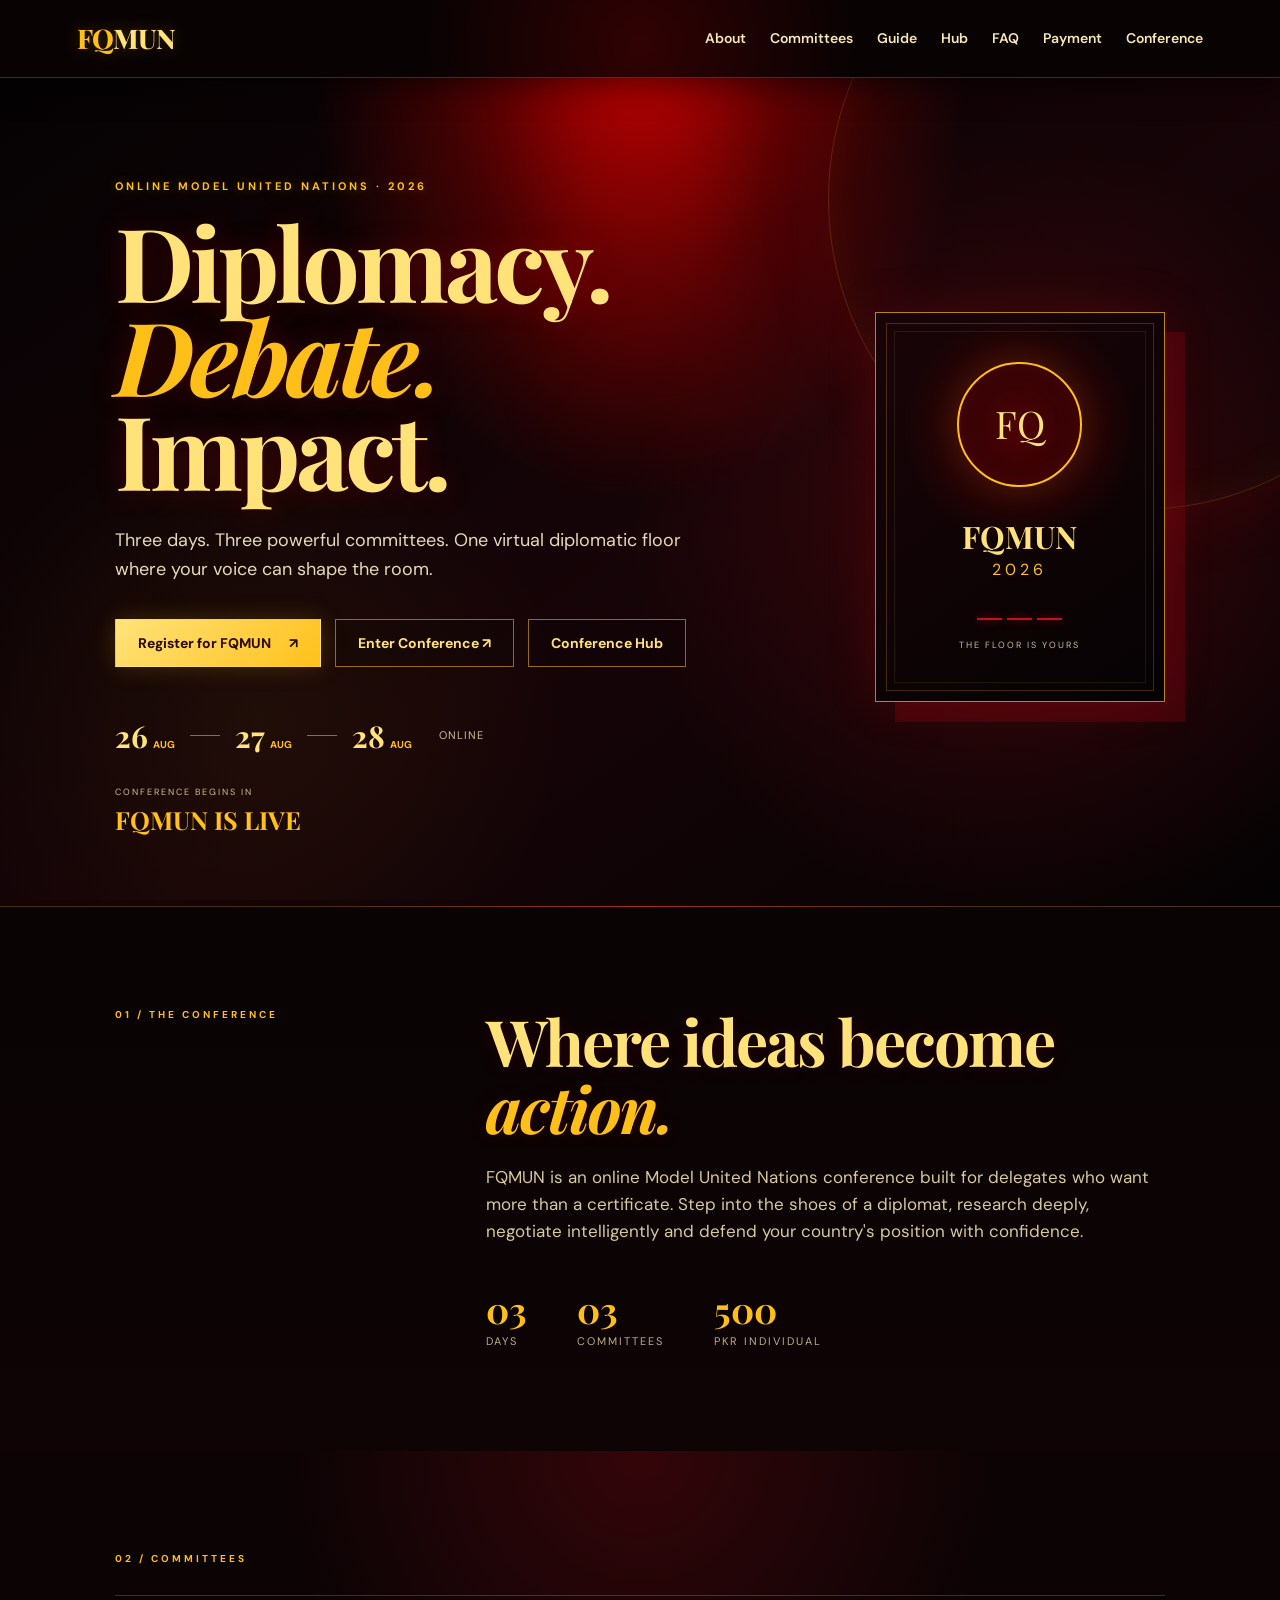
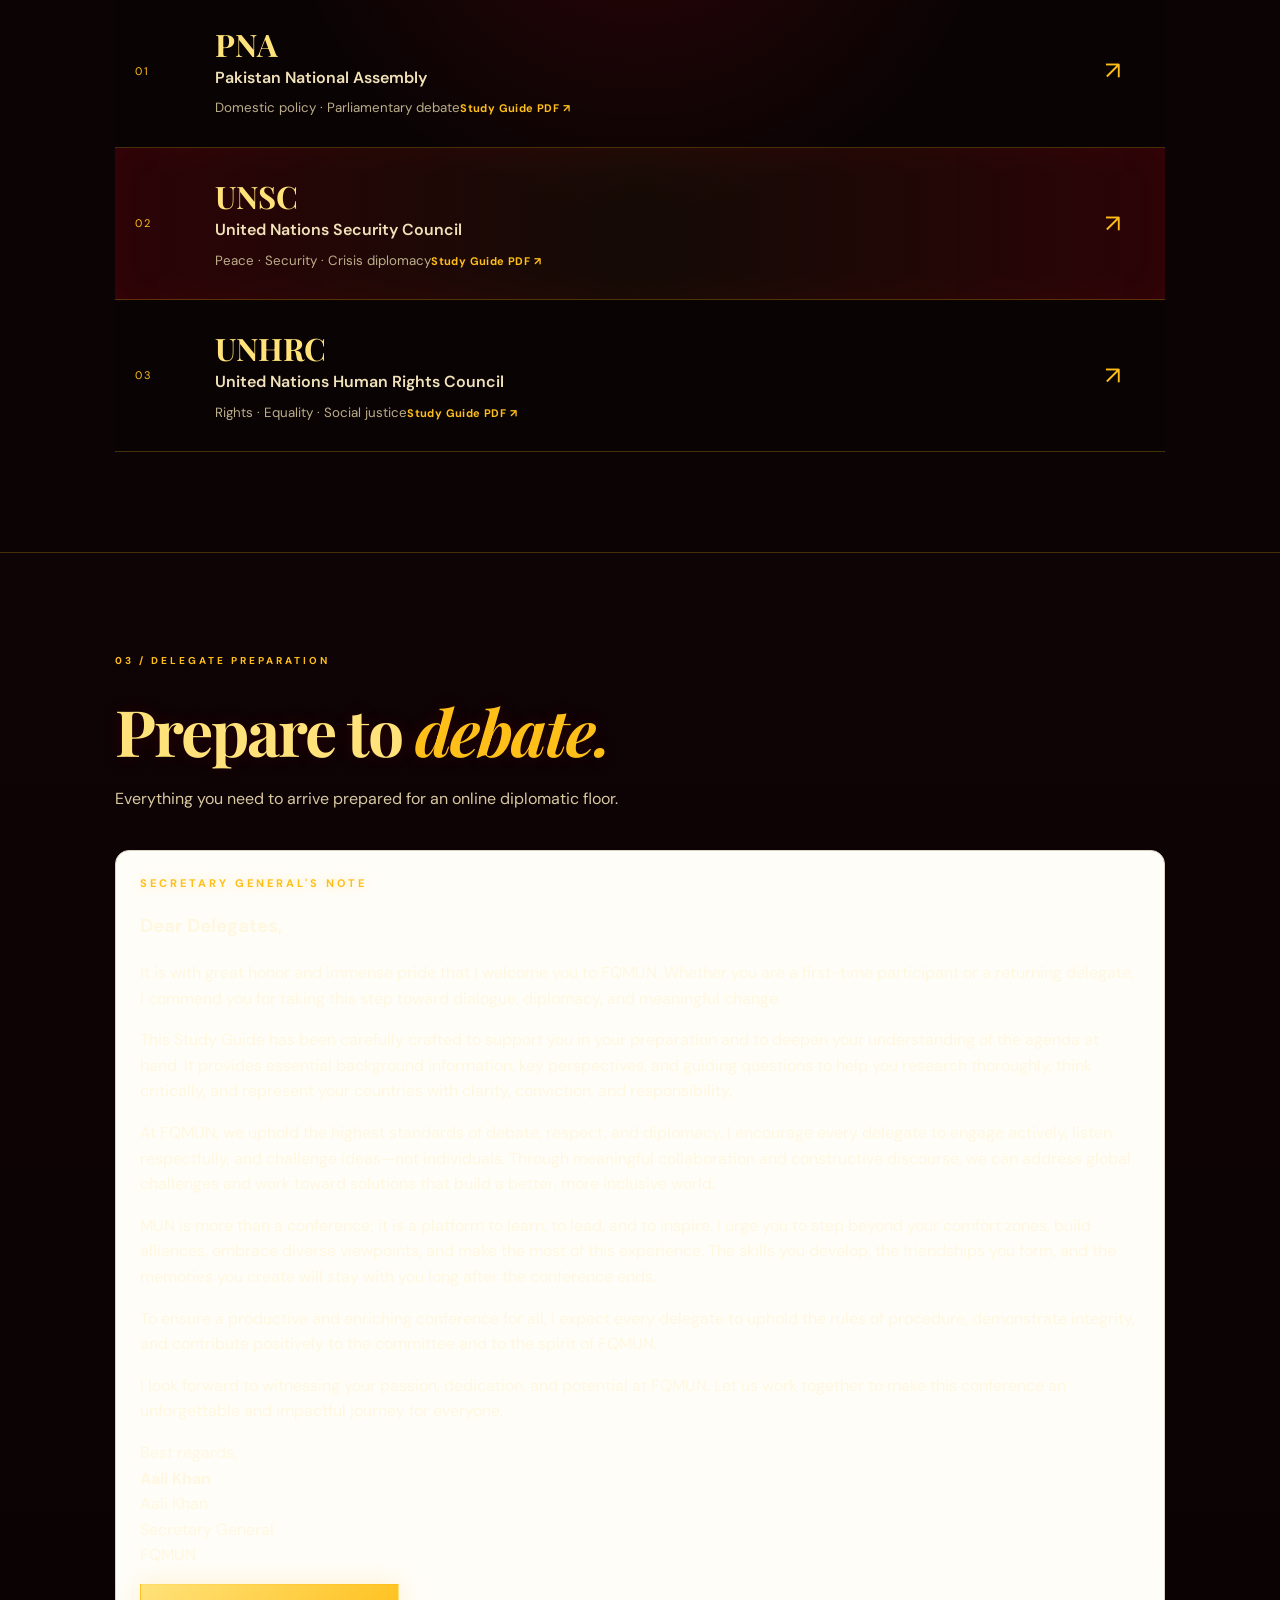
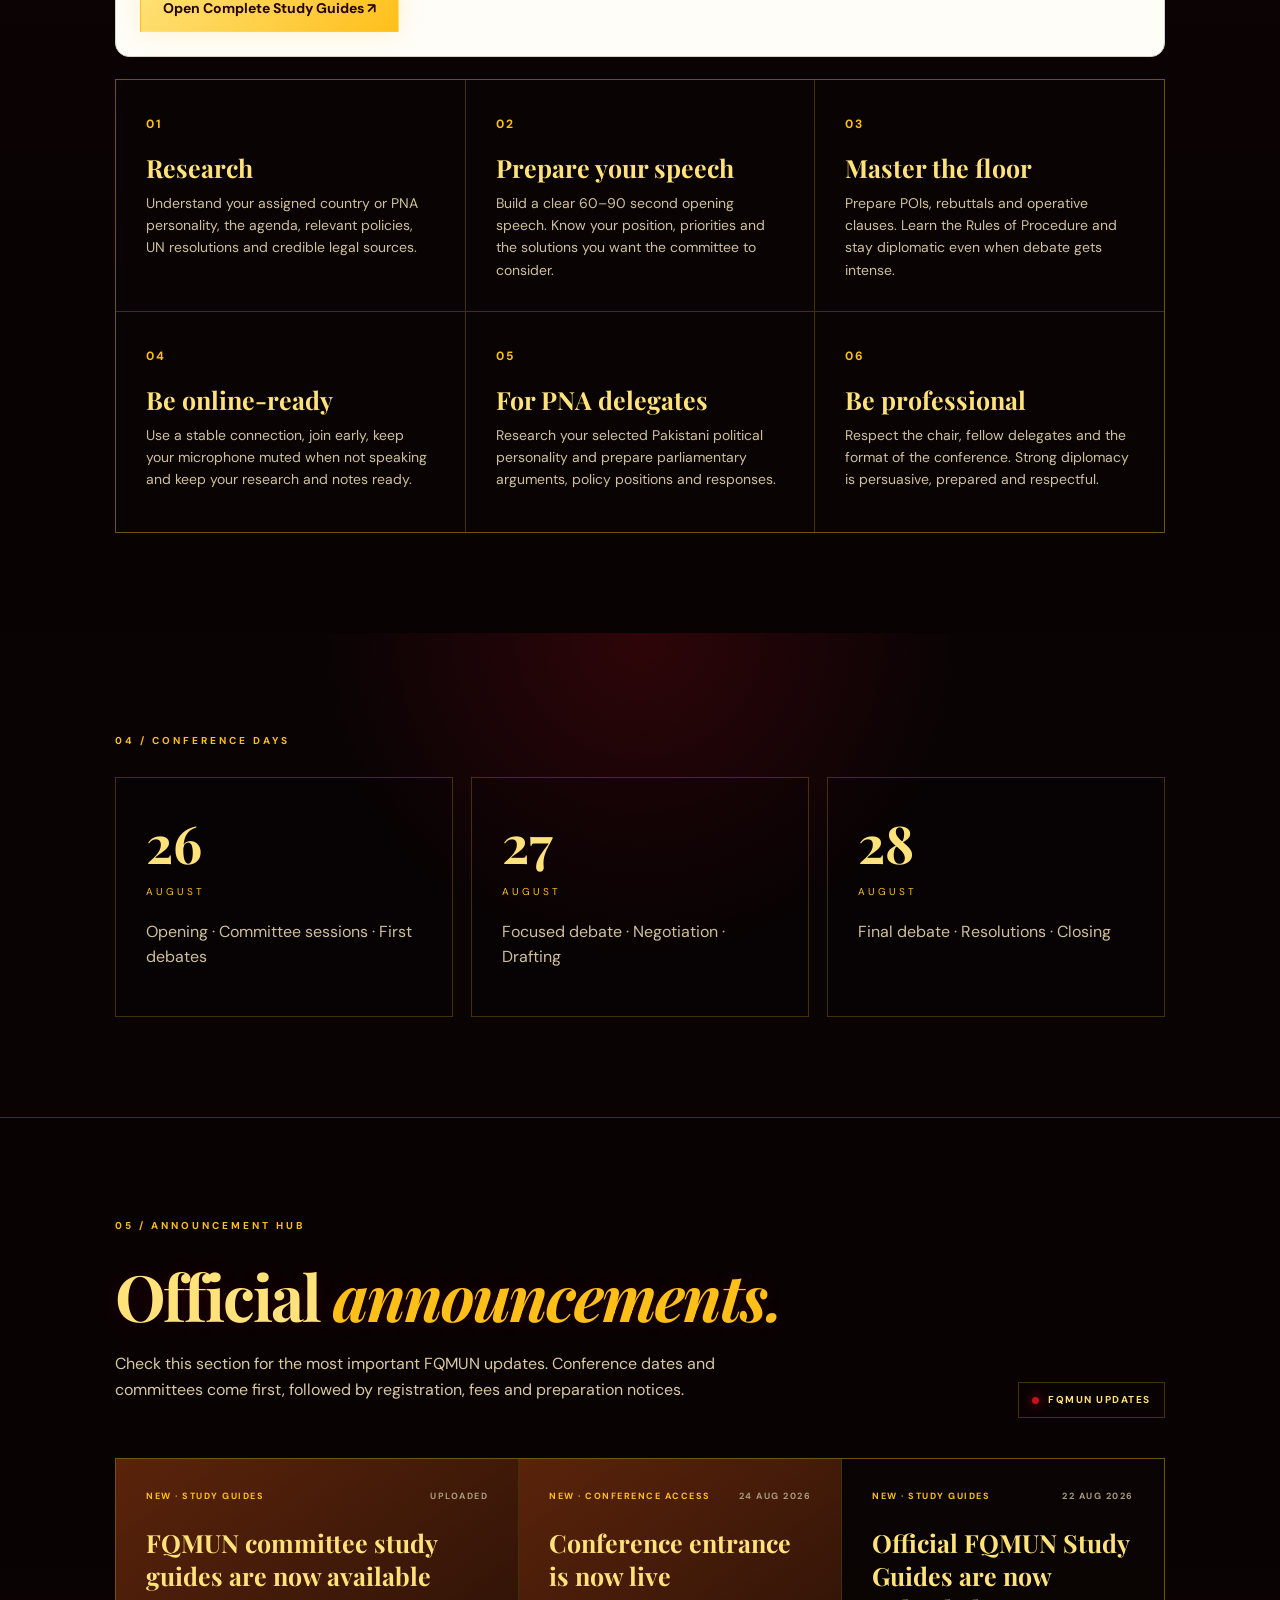
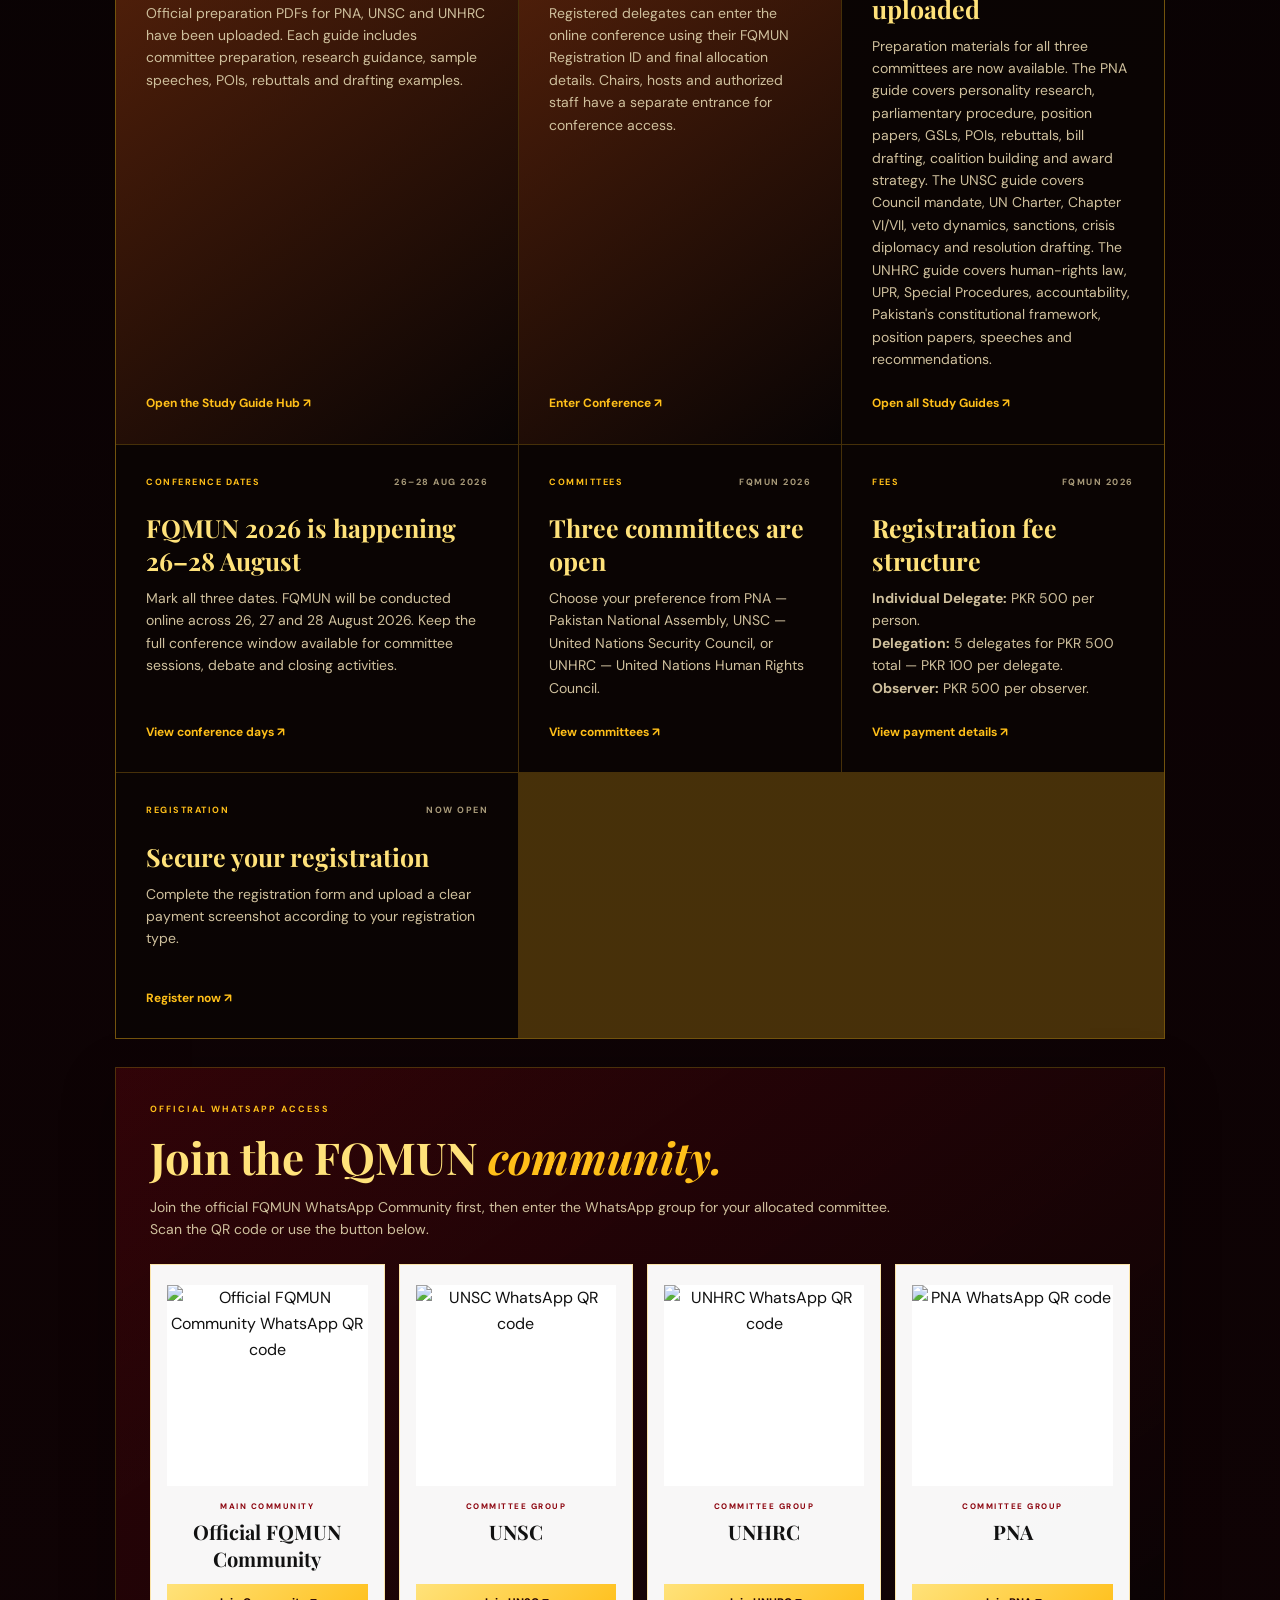
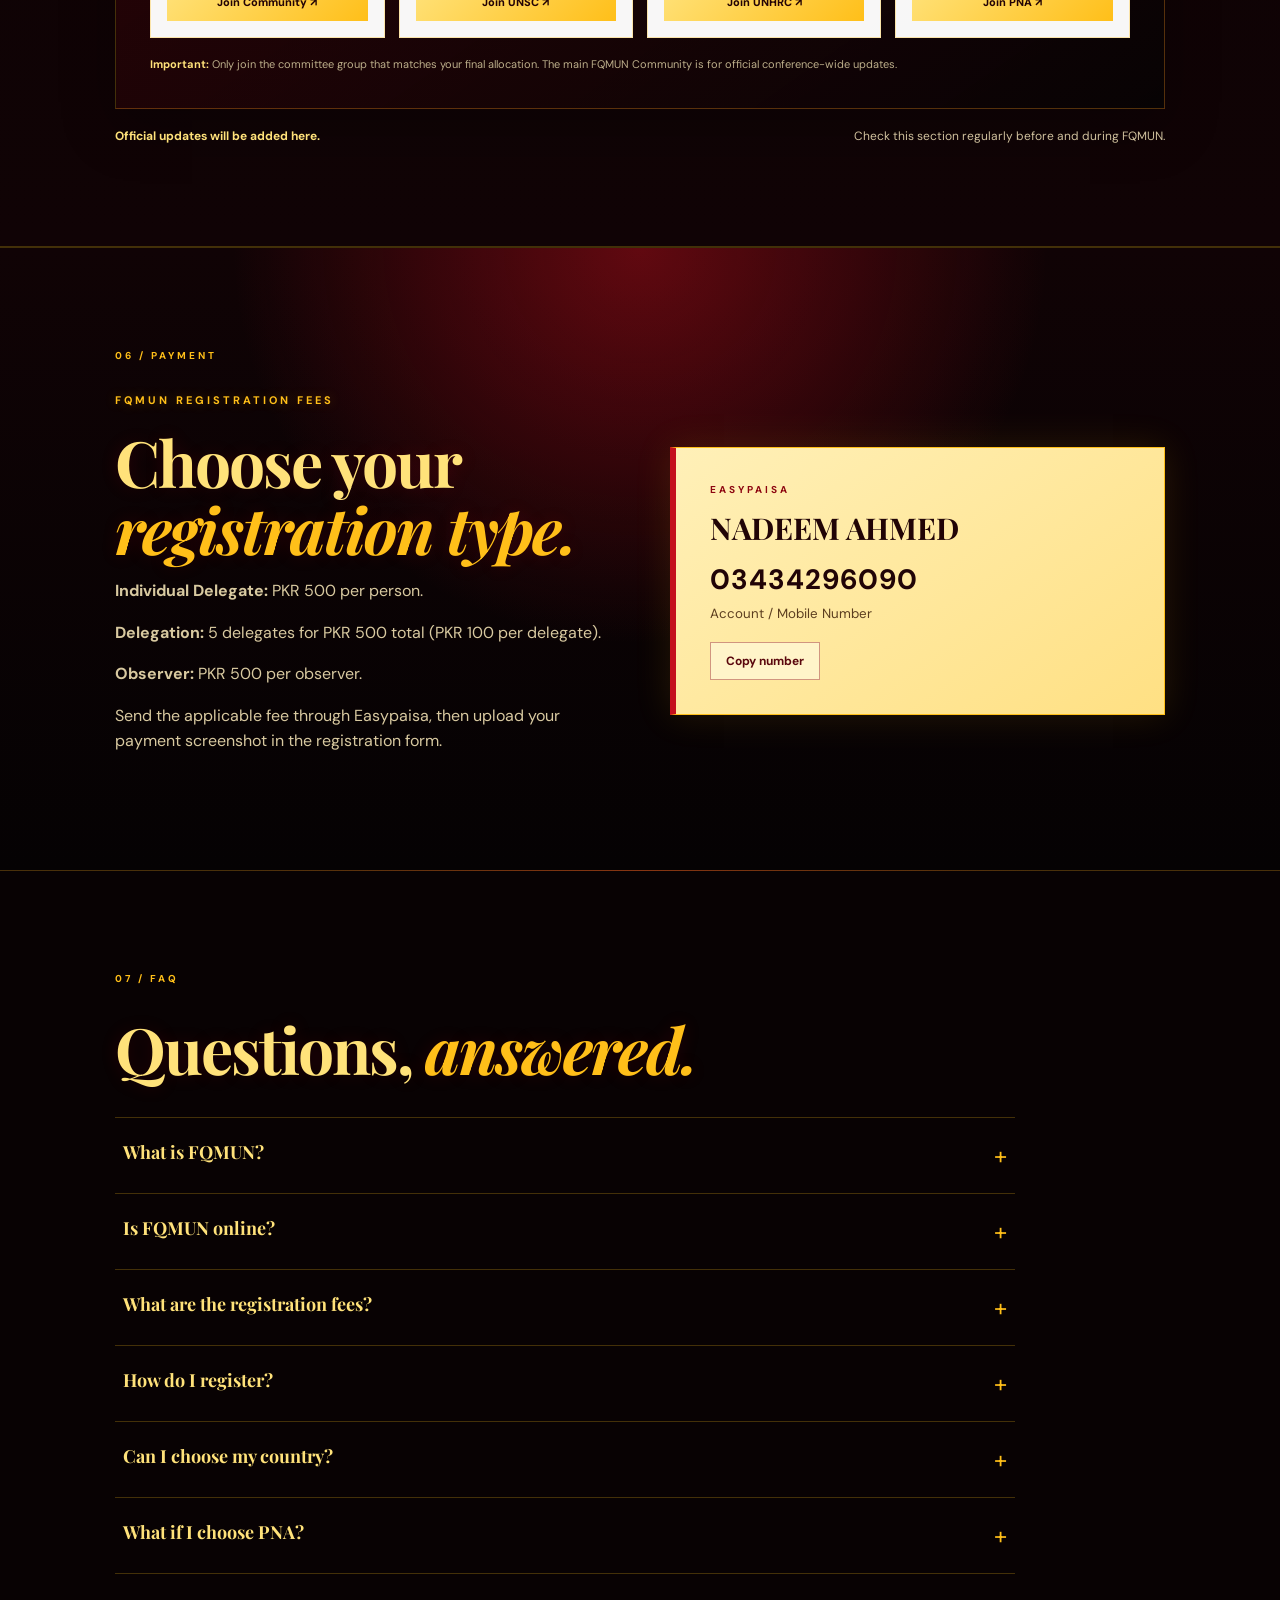
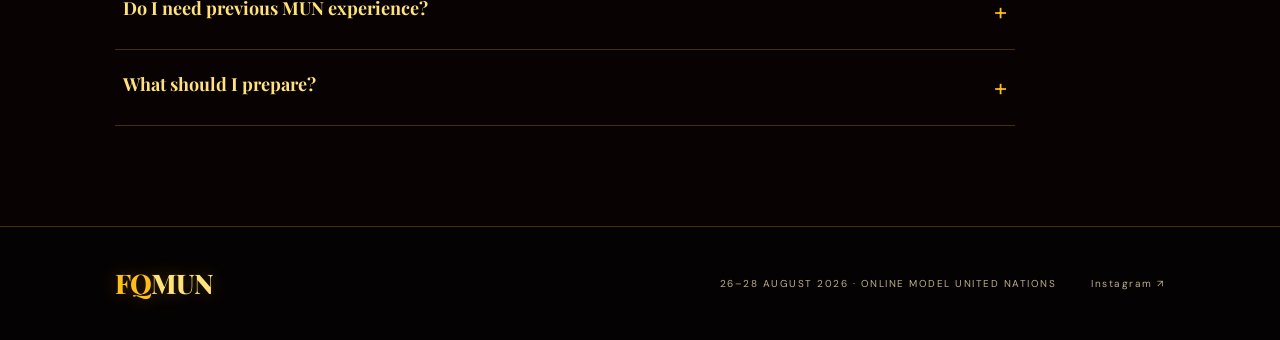
==== commit acd3d029: "Close FQMUN registration after conference" ====
--- a/index.html
+++ b/index.html
@@ -1 +1,12 @@
-<!doctype html><html lang="en"><head><meta charset="UTF-8" /><meta name="viewport" content="width=device-width, initial-scale=1.0" /><meta name="description" content="FQMUN — Online Model United Nations, 26–28 August 2026." /><title>FQMUN 2026 | Online Model United Nations</title><link rel="preconnect" href="https://fonts.googleapis.com"><link rel="preconnect" href="https://fonts.gstatic.com" crossorigin><link href="https://fonts.googleapis.com/css2?family=DM+Sans:wght@400;500;600;700&family=Playfair+Display:wght@600;700;800&display=swap" rel="stylesheet"><link rel="stylesheet" href="style.css" /></head><body><header class="nav"><a class="brand" href="#top"><span>FQ</span>MUN</a><nav><a href="#about">About</a><a href="#committees">Committees</a><a href="#guide">Guide</a><a href="#hub">Hub</a><a href="#faq">FAQ</a><a href="#payment">Payment</a><a href="conference.html">Conference</a><a class="nav-cta" href="#register">Register</a></nav></header><main id="top"><section class="hero"><div class="hero-content"><p class="eyebrow">ONLINE MODEL UNITED NATIONS · 2026</p><h1>Diplomacy.<br><em>Debate.</em> Impact.</h1><p class="hero-copy">Three days. Three powerful committees. One virtual diplomatic floor where your voice can shape the room.</p><div class="hero-actions"><a class="button primary" href="#register">Register for FQMUN <span>↗</span></a><a class="button ghost" href="conference.html">Enter Conference ↗</a><a class="button ghost" href="#hub">Conference Hub</a></div><div class="date-strip"><div><strong>26</strong><small>AUG</small></div><i></i><div><strong>27</strong><small>AUG</small></div><i></i><div><strong>28</strong><small>AUG</small></div><span>ONLINE</span></div><div class="countdown"><span>CONFERENCE BEGINS IN</span><strong id="countdown">Loading…</strong></div></div><div class="hero-card"><div class="seal">FQ</div><p>FQMUN</p><span>2026</span><div class="card-lines"><b></b><b></b><b></b></div><small>THE FLOOR IS YOURS</small></div></section><section id="about" class="section about"><div class="section-label">01 / THE CONFERENCE</div><div><h2>Where ideas become <em>action.</em></h2><p>FQMUN is an online Model United Nations conference built for delegates who want more than a certificate. Step into the shoes of a diplomat, research deeply, negotiate intelligently and defend your country's position with confidence.</p><div class="facts"><div><strong>03</strong><span>Days</span></div><div><strong>03</strong><span>Committees</span></div><div><strong>500</strong><span>PKR Individual</span></div></div></div></section><section id="committees" class="section committees"><div class="section-label">02 / COMMITTEES</div><div class="committee-grid"><article class="committee"><span class="num">01</span><div><h3>PNA</h3><p>Pakistan National Assembly</p><small>Domestic policy · Parliamentary debate</small></div><span class="arrow">↗</span></article><article class="committee featured"><span class="num">02</span><div><h3>UNSC</h3><p>United Nations Security Council</p><small>Peace · Security · Crisis diplomacy</small></div><span class="arrow">↗</span></article><article class="committee"><span class="num">03</span><div><h3>UNHRC</h3><p>United Nations Human Rights Council</p><small>Rights · Equality · Social justice</small></div><span class="arrow">↗</span></article></div></section><section id="guide" class="section guide"><div class="section-label">03 / DELEGATE PREPARATION</div><div class="guide-head"><h2>Prepare to <em>debate.</em></h2><p>Everything you need to arrive prepared for an online diplomatic floor.</p></div><div style="margin:22px 0;padding:24px;border:1px solid #d9d1c3;border-radius:14px;background:#fffdf8"><p class="eyebrow">SECRETARY GENERAL'S NOTE</p><h3>Dear Delegates,</h3><p>It is with great honor and immense pride that I welcome you to FQMUN. Whether you are a first-time participant or a returning delegate, I commend you for taking this step toward dialogue, diplomacy, and meaningful change.</p><p>This Study Guide has been carefully crafted to support you in your preparation and to deepen your understanding of the agenda at hand. It provides essential background information, key perspectives, and guiding questions to help you research thoroughly, think critically, and represent your countries with clarity, conviction, and responsibility.</p><p>At FQMUN, we uphold the highest standards of debate, respect, and diplomacy. I encourage every delegate to engage actively, listen respectfully, and challenge ideas—not individuals. Through meaningful collaboration and constructive discourse, we can address global challenges and work toward solutions that build a better, more inclusive world.</p><p>MUN is more than a conference; it is a platform to learn, to lead, and to inspire. I urge you to step beyond your comfort zones, build alliances, embrace diverse viewpoints, and make the most of this experience. The skills you develop, the friendships you form, and the memories you create will stay with you long after the conference ends.</p><p>To ensure a productive and enriching conference for all, I expect every delegate to uphold the rules of procedure, demonstrate integrity, and contribute positively to the committee and to the spirit of FQMUN.</p><p>I look forward to witnessing your passion, dedication, and potential at FQMUN. Let us work together to make this conference an unforgettable and impactful journey for everyone.</p><p>Best regards,<br><strong>Aali Khan</strong><br>Aali Khan<br>Secretary General<br>FQMUN</p><a class="button primary" href="study-guides.html">Open Complete Study Guides ↗</a></div><div class="guide-grid"><article><span>01</span><h3>Research</h3><p>Understand your assigned country or PNA personality, the agenda, relevant policies, UN resolutions and credible legal sources.</p></article><article><span>02</span><h3>Prepare your speech</h3><p>Build a clear 60–90 second opening speech. Know your position, priorities and the solutions you want the committee to consider.</p></article><article><span>03</span><h3>Master the floor</h3><p>Prepare POIs, rebuttals and operative clauses. Learn the Rules of Procedure and stay diplomatic even when debate gets intense.</p></article><article><span>04</span><h3>Be online-ready</h3><p>Use a stable connection, join early, keep your microphone muted when not speaking and keep your research and notes ready.</p></article><article><span>05</span><h3>For PNA delegates</h3><p>Research your selected Pakistani political personality and prepare parliamentary arguments, policy positions and responses.</p></article><article><span>06</span><h3>Be professional</h3><p>Respect the chair, fellow delegates and the format of the conference. Strong diplomacy is persuasive, prepared and respectful.</p></article></div></section><section id="schedule" class="section schedule"><div class="section-label">04 / CONFERENCE DAYS</div><div class="schedule-grid"><article><strong>26</strong><span>AUGUST</span><p>Opening · Committee sessions · First debates</p></article><article><strong>27</strong><span>AUGUST</span><p>Focused debate · Negotiation · Drafting</p></article><article><strong>28</strong><span>AUGUST</span><p>Final debate · Resolutions · Closing</p></article></div></section><section id="hub" class="section hub"><div class="section-label">05 / ANNOUNCEMENT HUB</div><div class="hub-head"><div><h2>Official <em>announcements.</em></h2><p>Check this section for the most important FQMUN updates. Conference dates and committees come first, followed by registration, fees and preparation notices.</p></div><span class="live-pill"><i></i> FQMUN UPDATES</span></div><div class="announcement-grid"><article class="announcement featured-announcement"><div class="announcement-meta"><span>NEW · CONFERENCE ACCESS</span><time>24 AUG 2026</time></div><h3>Conference entrance is now live</h3><p>Registered delegates can enter the online conference using their FQMUN Registration ID and final allocation details. Chairs, hosts and authorized staff have a separate entrance for conference access.</p><a href="conference.html">Enter Conference ↗</a></article><article class="announcement"><div class="announcement-meta"><span>NEW · STUDY GUIDES</span><time>22 AUG 2026</time></div><h3>Official FQMUN Study Guides are now uploaded</h3><p>Preparation materials for all three committees are now available. The PNA guide covers personality research, parliamentary procedure, position papers, GSLs, POIs, rebuttals, bill drafting, coalition building and award strategy. The UNSC guide covers Council mandate, UN Charter, Chapter VI/VII, veto dynamics, sanctions, crisis diplomacy and resolution drafting. The UNHRC guide covers human-rights law, UPR, Special Procedures, accountability, Pakistan's constitutional framework, position papers, speeches and recommendations.</p><a href="study-guides.html">Open all Study Guides ↗</a></article><article class="announcement"><div class="announcement-meta"><span>CONFERENCE DATES</span><time>26–28 AUG 2026</time></div><h3>FQMUN 2026 is happening 26–28 August</h3><p>Mark all three dates. FQMUN will be conducted online across 26, 27 and 28 August 2026. Keep the full conference window available for committee sessions, debate and closing activities.</p><a href="#schedule">View conference days ↗</a></article><article class="announcement"><div class="announcement-meta"><span>COMMITTEES</span><time>FQMUN 2026</time></div><h3>Three committees are open</h3><p>Choose your preference from PNA — Pakistan National Assembly, UNSC — United Nations Security Council, or UNHRC — United Nations Human Rights Council.</p><a href="#committees">View committees ↗</a></article><article class="announcement"><div class="announcement-meta"><span>FEES</span><time>FQMUN 2026</time></div><h3>Registration fee structure</h3><p><strong>Individual Delegate:</strong> PKR 500 per person.<br><strong>Delegation:</strong> 5 delegates for PKR 500 total — PKR 100 per delegate.<br><strong>Observer:</strong> PKR 500 per observer.</p><a href="#payment">View payment details ↗</a></article><article class="announcement"><div class="announcement-meta"><span>REGISTRATION</span><time>NOW OPEN</time></div><h3>Secure your registration</h3><p>Complete the registration form and upload a clear payment screenshot according to your registration type.</p><a href="#register">Register now ↗</a></article></div><div class="hub-note"><strong>Official updates will be added here.</strong><span>Check this section regularly before and during FQMUN.</span></div></section><section id="payment" class="section payment"><div class="section-label">06 / PAYMENT</div><div class="payment-box"><div><p class="eyebrow">FQMUN REGISTRATION FEES</p><h2>Choose your <em>registration type.</em></h2><p><strong>Individual Delegate:</strong> PKR 500 per person.</p><p><strong>Delegation:</strong> 5 delegates for PKR 500 total (PKR 100 per delegate).</p><p><strong>Observer:</strong> PKR 500 per observer.</p><p>Send the applicable fee through Easypaisa, then upload your payment screenshot in the registration form.</p></div><div class="account-card"><span>EASYPAISA</span><strong>NADEEM AHMED</strong><b>03434296090</b><small>Account / Mobile Number</small><button class="copy-button" type="button" data-copy="03434296090">Copy number</button></div></div></section><section id="faq" class="section faq"><div class="section-label">07 / FAQ</div><div class="faq-head"><h2>Questions, <em>answered.</em></h2></div><div class="faq-list"><details><summary>What is FQMUN?</summary><p>FQMUN is an online Model United Nations conference taking place from 26–28 August 2026 with PNA, UNSC and UNHRC.</p></details><details><summary>Is FQMUN online?</summary><p>Yes. The conference is conducted virtually. Joining instructions will be provided to registered delegates.</p></details><details><summary>What are the registration fees?</summary><p>Individual Delegate: PKR 500 per person. Delegation: 5 delegates for PKR 500 total, which is PKR 100 per delegate. Observer: PKR 500 per observer.</p></details><details><summary>How do I register?</summary><p>Complete the registration form, select your committee and country preference, pay the applicable fee and upload a clear payment screenshot.</p></details><details><summary>Can I choose my country?</summary><p>You can submit a country preference. Final allocation is subject to the conference's allocation process.</p></details><details><summary>What if I choose PNA?</summary><p>PNA delegates also select a preferred Pakistani political personality from the available list.</p></details><details><summary>Do I need previous MUN experience?</summary><p>No. Beginners are welcome. The preparation guide above is designed to help first-time delegates get started.</p></details><details><summary>What should I prepare?</summary><p>Research, an opening speech, POIs and rebuttals, and draft-resolution ideas. Follow any additional instructions issued by the FQMUN team.</p></details></div></section><section id="register" class="section register"><div class="section-label">08 / REGISTER</div><div class="register-head"><h2>Claim your <em>seat.</em></h2><p>Choose your registration type and attach a clear screenshot of the applicable payment.</p></div><form id="registrationForm" class="form" novalidate><label>Registration type<select name="registrationType" id="registrationType" required><option value="" selected disabled>Select registration type</option><option value="individual">Individual Delegate — PKR 500</option><option value="delegation">Delegation — 5 delegates, PKR 500 total</option><option value="observer">Observer — PKR 500</option></select></label><div class="field-grid"><label>Full name<input name="fullName" type="text" placeholder="Your full name" required /></label><label>Email address<input name="email" type="email" placeholder="you@example.com" required /></label><label>WhatsApp / phone<input name="phone" type="tel" placeholder="03XXXXXXXXX" required /></label><label>City / country<input name="location" type="text" placeholder="e.g. Islamabad, Pakistan" required /></label></div><div id="delegationNotice" style="display:none"><label>Delegation members<input name="delegationMembers" type="text" placeholder="Enter the 5 delegate names, separated by commas" /></label></div><label id="committeeField">Committee preference<select name="committee" id="committeeSelect"><option value="" selected disabled>Select a committee</option><option>PNA — Pakistan National Assembly</option><option>UNSC — United Nations Security Council</option><option>UNHRC — United Nations Human Rights Council</option></select></label><label id="countryField">Country preference<select name="countryPreference"><option value="" selected disabled>Select your preferred country</option><option>Pakistan</option><option>United Kingdom</option><option>United States</option><option>China</option><option>Russia</option><option>France</option><option>Germany</option><option>India</option><option>Saudi Arabia</option><option>United Arab Emirates</option><option>Türkiye</option><option>Iran</option><option>Afghanistan</option><option>Australia</option><option>Canada</option><option>Japan</option><option>South Korea</option><option>Brazil</option><option>Egypt</option><option>South Africa</option></select></label><label id="personalityField" style="display:none">PNA Personality Preference<select name="personalityPreference" id="personalityPreference"><option value="" selected disabled>Select your preferred personality</option><option>Zulfikar Ali Bhutto</option><option>Benazir Bhutto</option><option>Nawaz Sharif</option><option>Imran Khan</option><option>Muhammad Khan Junejo</option><option>Yousaf Raza Gillani</option><option>Raja Pervaiz Ashraf</option><option>Shaukat Aziz</option><option>Zafarullah Khan Jamali</option><option>Chaudhry Shujaat Hussain</option><option>Aitzaz Ahsan</option><option>Khurshid Mahmood Kasuri</option><option>Shah Mahmood Qureshi</option><option>Hina Rabbani Khar</option><option>Sartaj Aziz</option><option>Khawaja Muhammad Asif</option><option>Ishaq Dar</option><option>Maulana Fazlur Rehman</option><option>Asfandyar Wali Khan</option><option>Sheikh Rashid Ahmed</option></select></label><label>Payment screenshot<div id="dropzone" class="dropzone" tabindex="0"><input id="paymentProof" name="paymentProof" type="file" accept="image/png,image/jpeg,image/webp" required /><div class="upload-icon">↑</div><strong>Drag & drop your receipt here</strong><span>or click to browse · PNG, JPG or WEBP</span><p id="fileName" class="file-name"></p></div></label><label class="consent"><input type="checkbox" name="confirm" required /><span>I confirm that I have paid the applicable FQMUN fee and that the information provided is accurate.</span></label><button class="button primary submit" type="submit">Submit registration <span>↗</span></button><p id="formMessage" class="form-message" role="status"></p></form></section></main><footer><div class="brand"><span>FQ</span>MUN</div><p>26–28 AUGUST 2026 · ONLINE MODEL UNITED NATIONS</p><a href="https://www.instagram.com/fqmun26" target="_blank" rel="noopener">Instagram ↗</a></footer><script src="script.js"></script></body></html>+<!doctype html><html lang="en"><head><meta charset="UTF-8" /><meta name="viewport" content="width=device-width, initial-scale=1.0" /><meta name="description" content="FQMUN — Online Model United Nations, 26–28 August 2026." /><title>FQMUN 2026 | Online Model United Nations</title><link rel="preconnect" href="https://fonts.googleapis.com"><link rel="preconnect" href="https://fonts.gstatic.com" crossorigin><link href="https://fonts.googleapis.com/css2?family=DM+Sans:wght@400;500;600;700&family=Playfair+Display:wght@600;700;800&display=swap" rel="stylesheet"><link rel="stylesheet" href="style.css" /></head><body><header class="nav"><a class="brand" href="#top"><span>FQ</span>MUN</a><nav><a href="#about">About</a><a href="#committees">Committees</a><a href="#guide">Guide</a><a href="#hub">Hub</a><a href="#faq">FAQ</a><a href="#payment">Payment</a><a href="conference.html">Conference</a><a class="nav-cta" href="#register">Register</a></nav></header><main id="top"><section class="hero"><div class="hero-content"><p class="eyebrow">ONLINE MODEL UNITED NATIONS · 2026</p><h1>Diplomacy.<br><em>Debate.</em> Impact.</h1><p class="hero-copy">Three days. Three powerful committees. One virtual diplomatic floor where your voice can shape the room.</p><div class="hero-actions"><a class="button primary" href="#register">Register for FQMUN <span>↗</span></a><a class="button ghost" href="conference.html">Enter Conference ↗</a><a class="button ghost" href="#hub">Conference Hub</a></div><div class="date-strip"><div><strong>26</strong><small>AUG</small></div><i></i><div><strong>27</strong><small>AUG</small></div><i></i><div><strong>28</strong><small>AUG</small></div><span>ONLINE</span></div><div class="countdown"><span>CONFERENCE BEGINS IN</span><strong id="countdown">Loading…</strong></div></div><div class="hero-card"><div class="seal">FQ</div><p>FQMUN</p><span>2026</span><div class="card-lines"><b></b><b></b><b></b></div><small>THE FLOOR IS YOURS</small></div></section><section id="about" class="section about"><div class="section-label">01 / THE CONFERENCE</div><div><h2>Where ideas become <em>action.</em></h2><p>FQMUN is an online Model United Nations conference built for delegates who want more than a certificate. Step into the shoes of a diplomat, research deeply, negotiate intelligently and defend your country's position with confidence.</p><div class="facts"><div><strong>03</strong><span>Days</span></div><div><strong>03</strong><span>Committees</span></div><div><strong>500</strong><span>PKR Individual</span></div></div></div></section><section id="committees" class="section committees"><div class="section-label">02 / COMMITTEES</div><div class="committee-grid"><article class="committee"><span class="num">01</span><div><h3>PNA</h3><p>Pakistan National Assembly</p><small>Domestic policy · Parliamentary debate</small></div><span class="arrow">↗</span></article><article class="committee featured"><span class="num">02</span><div><h3>UNSC</h3><p>United Nations Security Council</p><small>Peace · Security · Crisis diplomacy</small></div><span class="arrow">↗</span></article><article class="committee"><span class="num">03</span><div><h3>UNHRC</h3><p>United Nations Human Rights Council</p><small>Rights · Equality · Social justice</small></div><span class="arrow">↗</span></article></div></section><section id="guide" class="section guide"><div class="section-label">03 / DELEGATE PREPARATION</div><div class="guide-head"><h2>Prepare to <em>debate.</em></h2><p>Everything you need to arrive prepared for an online diplomatic floor.</p></div><div style="margin:22px 0;padding:24px;border:1px solid #d9d1c3;border-radius:14px;background:#fffdf8"><p class="eyebrow">SECRETARY GENERAL'S NOTE</p><h3>Dear Delegates,</h3><p>It is with great honor and immense pride that I welcome you to FQMUN. Whether you are a first-time participant or a returning delegate, I commend you for taking this step toward dialogue, diplomacy, and meaningful change.</p><p>This Study Guide has been carefully crafted to support you in your preparation and to deepen your understanding of the agenda at hand. It provides essential background information, key perspectives, and guiding questions to help you research thoroughly, think critically, and represent your countries with clarity, conviction, and responsibility.</p><p>At FQMUN, we uphold the highest standards of debate, respect, and diplomacy. I encourage every delegate to engage actively, listen respectfully, and challenge ideas—not individuals. Through meaningful collaboration and constructive discourse, we can address global challenges and work toward solutions that build a better, more inclusive world.</p><p>MUN is more than a conference; it is a platform to learn, to lead, and to inspire. I urge you to step beyond your comfort zones, build alliances, embrace diverse viewpoints, and make the most of this experience. The skills you develop, the friendships you form, and the memories you create will stay with you long after the conference ends.</p><p>To ensure a productive and enriching conference for all, I expect every delegate to uphold the rules of procedure, demonstrate integrity, and contribute positively to the committee and to the spirit of FQMUN.</p><p>I look forward to witnessing your passion, dedication, and potential at FQMUN. Let us work together to make this conference an unforgettable and impactful journey for everyone.</p><p>Best regards,<br><strong>Aali Khan</strong><br>Aali Khan<br>Secretary General<br>FQMUN</p><a class="button primary" href="study-guides.html">Open Complete Study Guides ↗</a></div><div class="guide-grid"><article><span>01</span><h3>Research</h3><p>Understand your assigned country or PNA personality, the agenda, relevant policies, UN resolutions and credible legal sources.</p></article><article><span>02</span><h3>Prepare your speech</h3><p>Build a clear 60–90 second opening speech. Know your position, priorities and the solutions you want the committee to consider.</p></article><article><span>03</span><h3>Master the floor</h3><p>Prepare POIs, rebuttals and operative clauses. Learn the Rules of Procedure and stay diplomatic even when debate gets intense.</p></article><article><span>04</span><h3>Be online-ready</h3><p>Use a stable connection, join early, keep your microphone muted when not speaking and keep your research and notes ready.</p></article><article><span>05</span><h3>For PNA delegates</h3><p>Research your selected Pakistani political personality and prepare parliamentary arguments, policy positions and responses.</p></article><article><span>06</span><h3>Be professional</h3><p>Respect the chair, fellow delegates and the format of the conference. Strong diplomacy is persuasive, prepared and respectful.</p></article></div></section><section id="schedule" class="section schedule"><div class="section-label">04 / CONFERENCE DAYS</div><div class="schedule-grid"><article><strong>26</strong><span>AUGUST</span><p>Opening · Committee sessions · First debates</p></article><article><strong>27</strong><span>AUGUST</span><p>Focused debate · Negotiation · Drafting</p></article><article><strong>28</strong><span>AUGUST</span><p>Final debate · Resolutions · Closing</p></article></div></section><section id="hub" class="section hub"><div class="section-label">05 / ANNOUNCEMENT HUB</div><div class="hub-head"><div><h2>Official <em>announcements.</em></h2><p>Check this section for the most important FQMUN updates. Conference dates and committees come first, followed by registration, fees and preparation notices.</p></div><span class="live-pill"><i></i> FQMUN UPDATES</span></div><div class="announcement-grid"><article class="announcement featured-announcement"><div class="announcement-meta"><span>NEW · CONFERENCE ACCESS</span><time>24 AUG 2026</time></div><h3>Conference entrance is now live</h3><p>Registered delegates can enter the online conference using their FQMUN Registration ID and final allocation details. Chairs, hosts and authorized staff have a separate entrance for conference access.</p><a href="conference.html">Enter Conference ↗</a></article><article class="announcement"><div class="announcement-meta"><span>NEW · STUDY GUIDES</span><time>22 AUG 2026</time></div><h3>Official FQMUN Study Guides are now uploaded</h3><p>Preparation materials for all three committees are now available. The PNA guide covers personality research, parliamentary procedure, position papers, GSLs, POIs, rebuttals, bill drafting, coalition building and award strategy. The UNSC guide covers Council mandate, UN Charter, Chapter VI/VII, veto dynamics, sanctions, crisis diplomacy and resolution drafting. The UNHRC guide covers human-rights law, UPR, Special Procedures, accountability, Pakistan's constitutional framework, position papers, speeches and recommendations.</p><a href="study-guides.html">Open all Study Guides ↗</a></article><article class="announcement"><div class="announcement-meta"><span>CONFERENCE DATES</span><time>26–28 AUG 2026</time></div><h3>FQMUN 2026 is happening 26–28 August</h3><p>Mark all three dates. FQMUN will be conducted online across 26, 27 and 28 August 2026. Keep the full conference window available for committee sessions, debate and closing activities.</p><a href="#schedule">View conference days ↗</a></article><article class="announcement"><div class="announcement-meta"><span>COMMITTEES</span><time>FQMUN 2026</time></div><h3>Three committees are open</h3><p>Choose your preference from PNA — Pakistan National Assembly, UNSC — United Nations Security Council, or UNHRC — United Nations Human Rights Council.</p><a href="#committees">View committees ↗</a></article><article class="announcement"><div class="announcement-meta"><span>FEES</span><time>FQMUN 2026</time></div><h3>Registration fee structure</h3><p><strong>Individual Delegate:</strong> PKR 500 per person.<br><strong>Delegation:</strong> 5 delegates for PKR 500 total — PKR 100 per delegate.<br><strong>Observer:</strong> PKR 500 per observer.</p><a href="#payment">View payment details ↗</a></article><article class="announcement"><div class="announcement-meta"><span>REGISTRATION</span><time>NOW OPEN</time></div><h3>Secure your registration</h3><p>Complete the registration form and upload a clear payment screenshot according to your registration type.</p><a href="#register">Register now ↗</a></article></div><div class="hub-note"><strong>Official updates will be added here.</strong><span>Check this section regularly before and during FQMUN.</span></div></section><section id="payment" class="section payment"><div class="section-label">06 / PAYMENT</div><div class="payment-box"><div><p class="eyebrow">FQMUN REGISTRATION FEES</p><h2>Choose your <em>registration type.</em></h2><p><strong>Individual Delegate:</strong> PKR 500 per person.</p><p><strong>Delegation:</strong> 5 delegates for PKR 500 total (PKR 100 per delegate).</p><p><strong>Observer:</strong> PKR 500 per observer.</p><p>Send the applicable fee through Easypaisa, then upload your payment screenshot in the registration form.</p></div><div class="account-card"><span>EASYPAISA</span><strong>NADEEM AHMED</strong><b>03434296090</b><small>Account / Mobile Number</small><button class="copy-button" type="button" data-copy="03434296090">Copy number</button></div></div></section><section id="faq" class="section faq"><div class="section-label">07 / FAQ</div><div class="faq-head"><h2>Questions, <em>answered.</em></h2></div><div class="faq-list"><details><summary>What is FQMUN?</summary><p>FQMUN is an online Model United Nations conference taking place from 26–28 August 2026 with PNA, UNSC and UNHRC.</p></details><details><summary>Is FQMUN online?</summary><p>Yes. The conference is conducted virtually. Joining instructions will be provided to registered delegates.</p></details><details><summary>What are the registration fees?</summary><p>Individual Delegate: PKR 500 per person. Delegation: 5 delegates for PKR 500 total, which is PKR 100 per delegate. Observer: PKR 500 per observer.</p></details><details><summary>How do I register?</summary><p>Complete the registration form, select your committee and country preference, pay the applicable fee and upload a clear payment screenshot.</p></details><details><summary>Can I choose my country?</summary><p>You can submit a country preference. Final allocation is subject to the conference's allocation process.</p></details><details><summary>What if I choose PNA?</summary><p>PNA delegates also select a preferred Pakistani political personality from the available list.</p></details><details><summary>Do I need previous MUN experience?</summary><p>No. Beginners are welcome. The preparation guide above is designed to help first-time delegates get started.</p></details><details><summary>What should I prepare?</summary><p>Research, an opening speech, POIs and rebuttals, and draft-resolution ideas. Follow any additional instructions issued by the FQMUN team.</p></details></div></section><section id="register" class="section register"><div class="section-label">08 / REGISTER</div><div class="register-head"><h2>Claim your <em>seat.</em></h2><p>Choose your registration type and attach a clear screenshot of the applicable payment.</p></div><form id="registrationForm" class="form" novalidate><label>Registration type<select name="registrationType" id="registrationType" required><option value="" selected disabled>Select registration type</option><option value="individual">Individual Delegate — PKR 500</option><option value="delegation">Delegation — 5 delegates, PKR 500 total</option><option value="observer">Observer — PKR 500</option></select></label><div class="field-grid"><label>Full name<input name="fullName" type="text" placeholder="Your full name" required /></label><label>Email address<input name="email" type="email" placeholder="you@example.com" required /></label><label>WhatsApp / phone<input name="phone" type="tel" placeholder="03XXXXXXXXX" required /></label><label>City / country<input name="location" type="text" placeholder="e.g. Islamabad, Pakistan" required /></label></div><div id="delegationNotice" style="display:none"><label>Delegation members<input name="delegationMembers" type="text" placeholder="Enter the 5 delegate names, separated by commas" /></label></div><label id="committeeField">Committee preference<select name="committee" id="committeeSelect"><option value="" selected disabled>Select a committee</option><option>PNA — Pakistan National Assembly</option><option>UNSC — United Nations Security Council</option><option>UNHRC — United Nations Human Rights Council</option></select></label><label id="countryField">Country preference<select name="countryPreference"><option value="" selected disabled>Select your preferred country</option><option>Pakistan</option><option>United Kingdom</option><option>United States</option><option>China</option><option>Russia</option><option>France</option><option>Germany</option><option>India</option><option>Saudi Arabia</option><option>United Arab Emirates</option><option>Türkiye</option><option>Iran</option><option>Afghanistan</option><option>Australia</option><option>Canada</option><option>Japan</option><option>South Korea</option><option>Brazil</option><option>Egypt</option><option>South Africa</option></select></label><label id="personalityField" style="display:none">PNA Personality Preference<select name="personalityPreference" id="personalityPreference"><option value="" selected disabled>Select your preferred personality</option><option>Zulfikar Ali Bhutto</option><option>Benazir Bhutto</option><option>Nawaz Sharif</option><option>Imran Khan</option><option>Muhammad Khan Junejo</option><option>Yousaf Raza Gillani</option><option>Raja Pervaiz Ashraf</option><option>Shaukat Aziz</option><option>Zafarullah Khan Jamali</option><option>Chaudhry Shujaat Hussain</option><option>Aitzaz Ahsan</option><option>Khurshid Mahmood Kasuri</option><option>Shah Mahmood Qureshi</option><option>Hina Rabbani Khar</option><option>Sartaj Aziz</option><option>Khawaja Muhammad Asif</option><option>Ishaq Dar</option><option>Maulana Fazlur Rehman</option><option>Asfandyar Wali Khan</option><option>Sheikh Rashid Ahmed</option></select></label><label>Payment screenshot<div id="dropzone" class="dropzone" tabindex="0"><input id="paymentProof" name="paymentProof" type="file" accept="image/png,image/jpeg,image/webp" required /><div class="upload-icon">↑</div><strong>Drag & drop your receipt here</strong><span>or click to browse · PNG, JPG or WEBP</span><p id="fileName" class="file-name"></p></div></label><label class="consent"><input type="checkbox" name="confirm" required /><span>I confirm that I have paid the applicable FQMUN fee and that the information provided is accurate.</span></label><button class="button primary submit" type="submit">Submit registration <span>↗</span></button><p id="formMessage" class="form-message" role="status"></p></form></section></main><footer><div class="brand"><span>FQ</span>MUN</div><p>26–28 AUGUST 2026 · ONLINE MODEL UNITED NATIONS</p><a href="https://www.instagram.com/fqmun26" target="_blank" rel="noopener">Instagram ↗</a></footer><script src="script.js"></script><style>
+#register{display:none!important}.nav-cta[href="#register"]{display:none!important}
+</style>
+<script>
+(()=>{
+  const msg=()=>alert('FQMUN registration is now closed. The conference has finished and new registrations are no longer accepted.');
+  document.querySelectorAll('a[href="#register"]').forEach(a=>{a.addEventListener('click',e=>{e.preventDefault();msg();});});
+  const f=document.getElementById('registrationForm');
+  if(f){f.addEventListener('submit',e=>{e.preventDefault();msg();});}
+})();
+</script>
+<!-- FQMUN REGISTRATION CLOSED --></body></html>
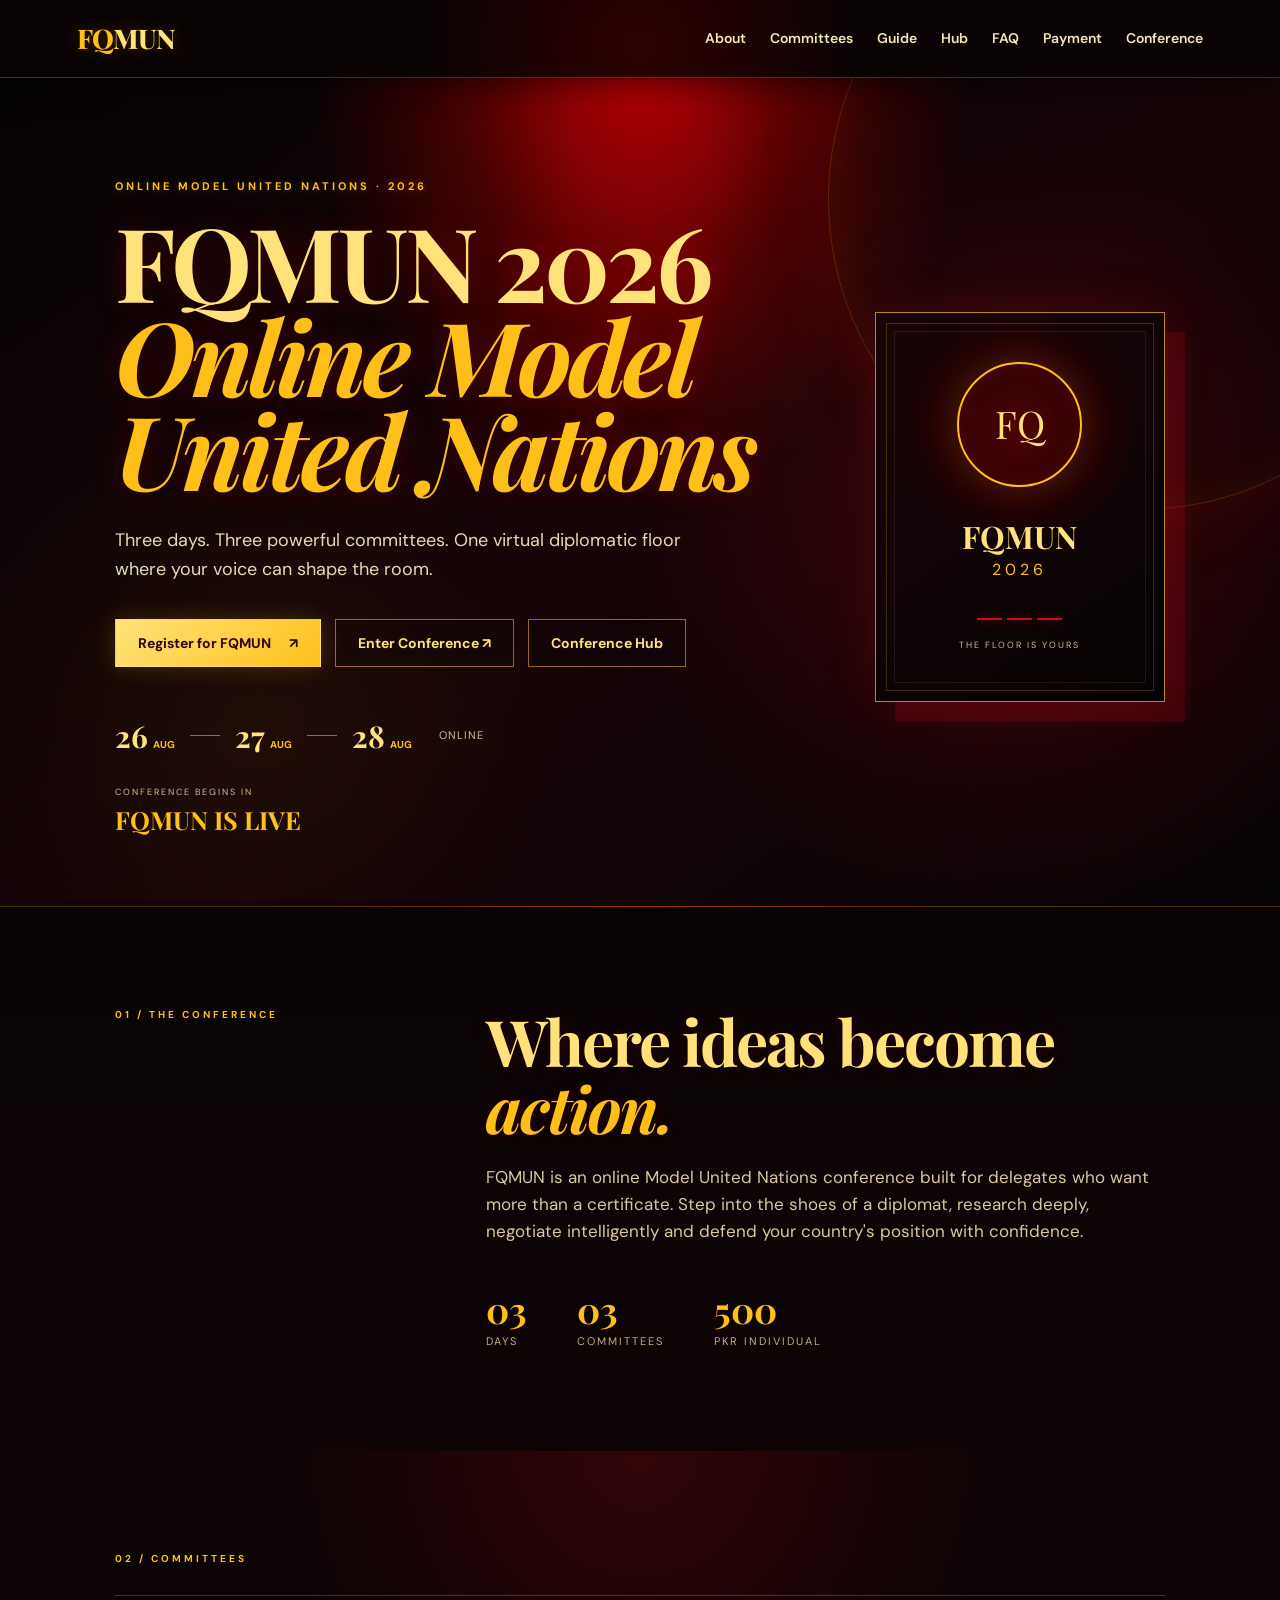
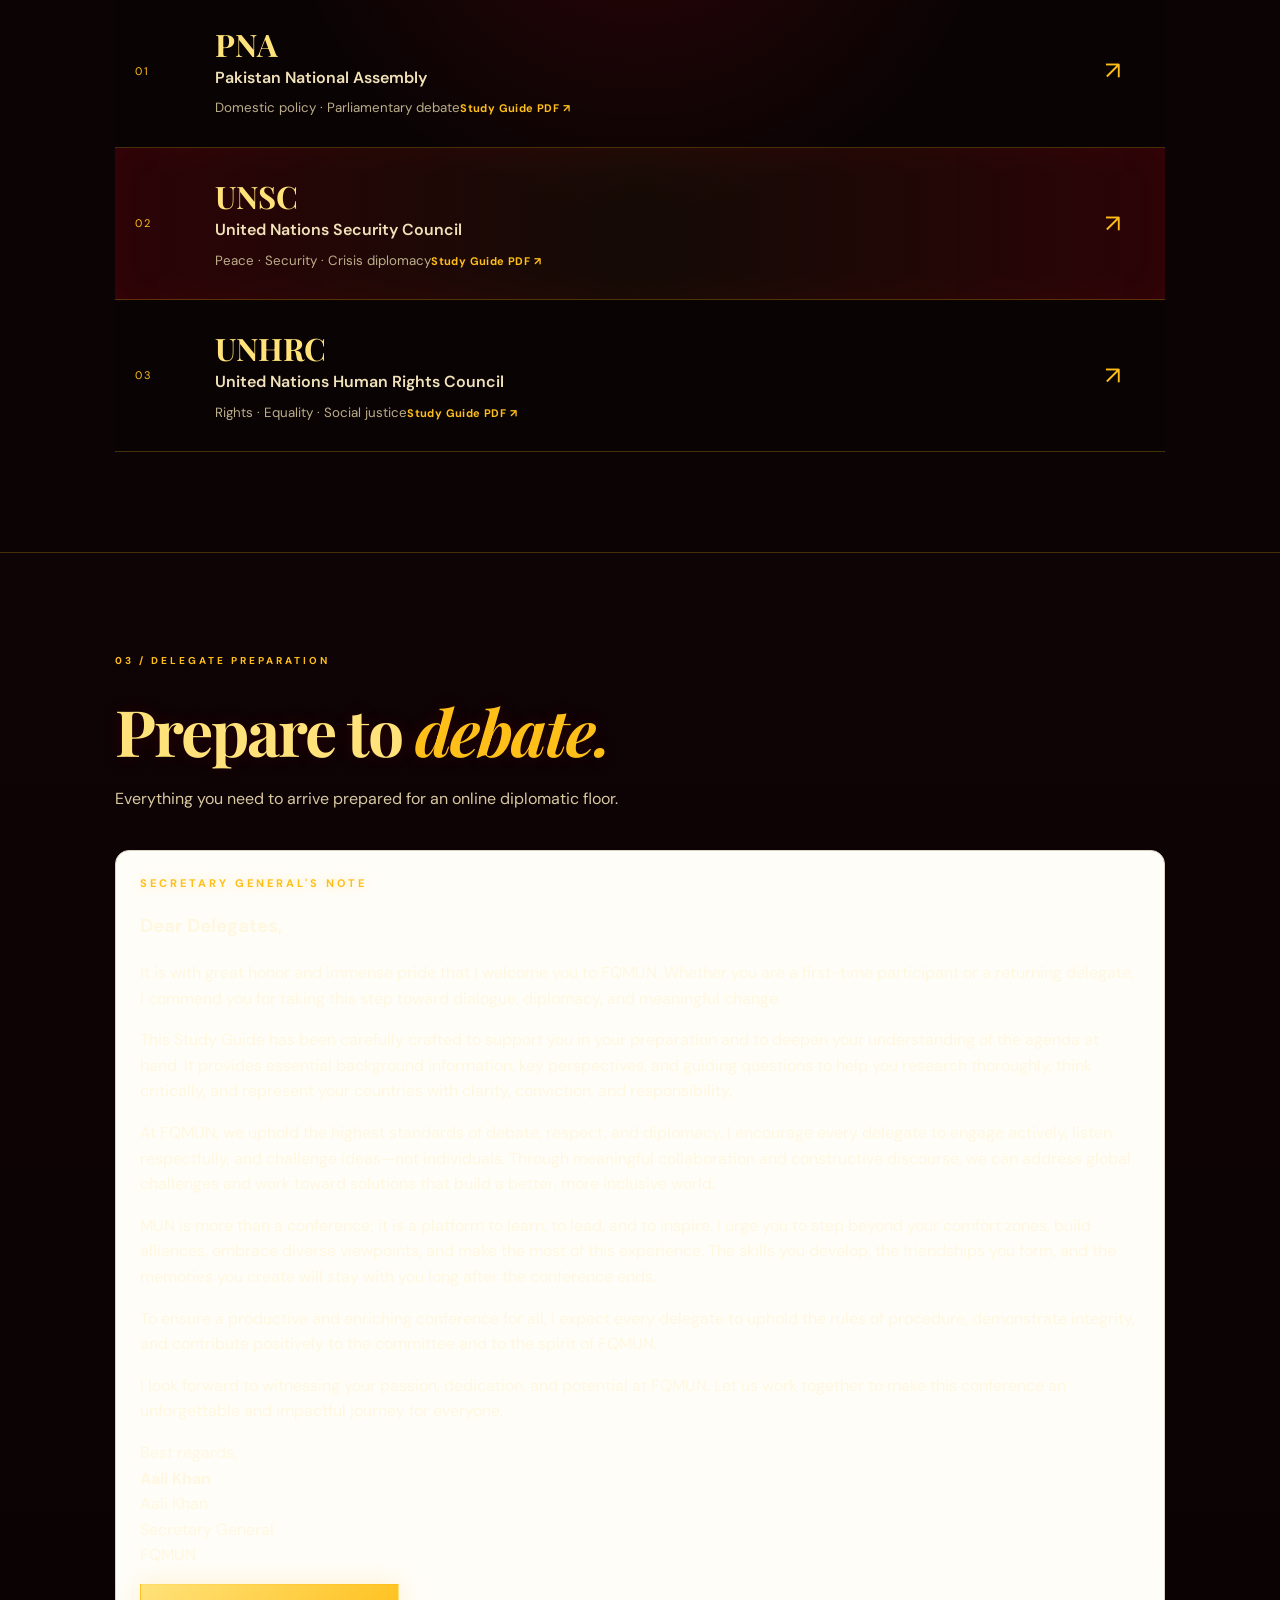
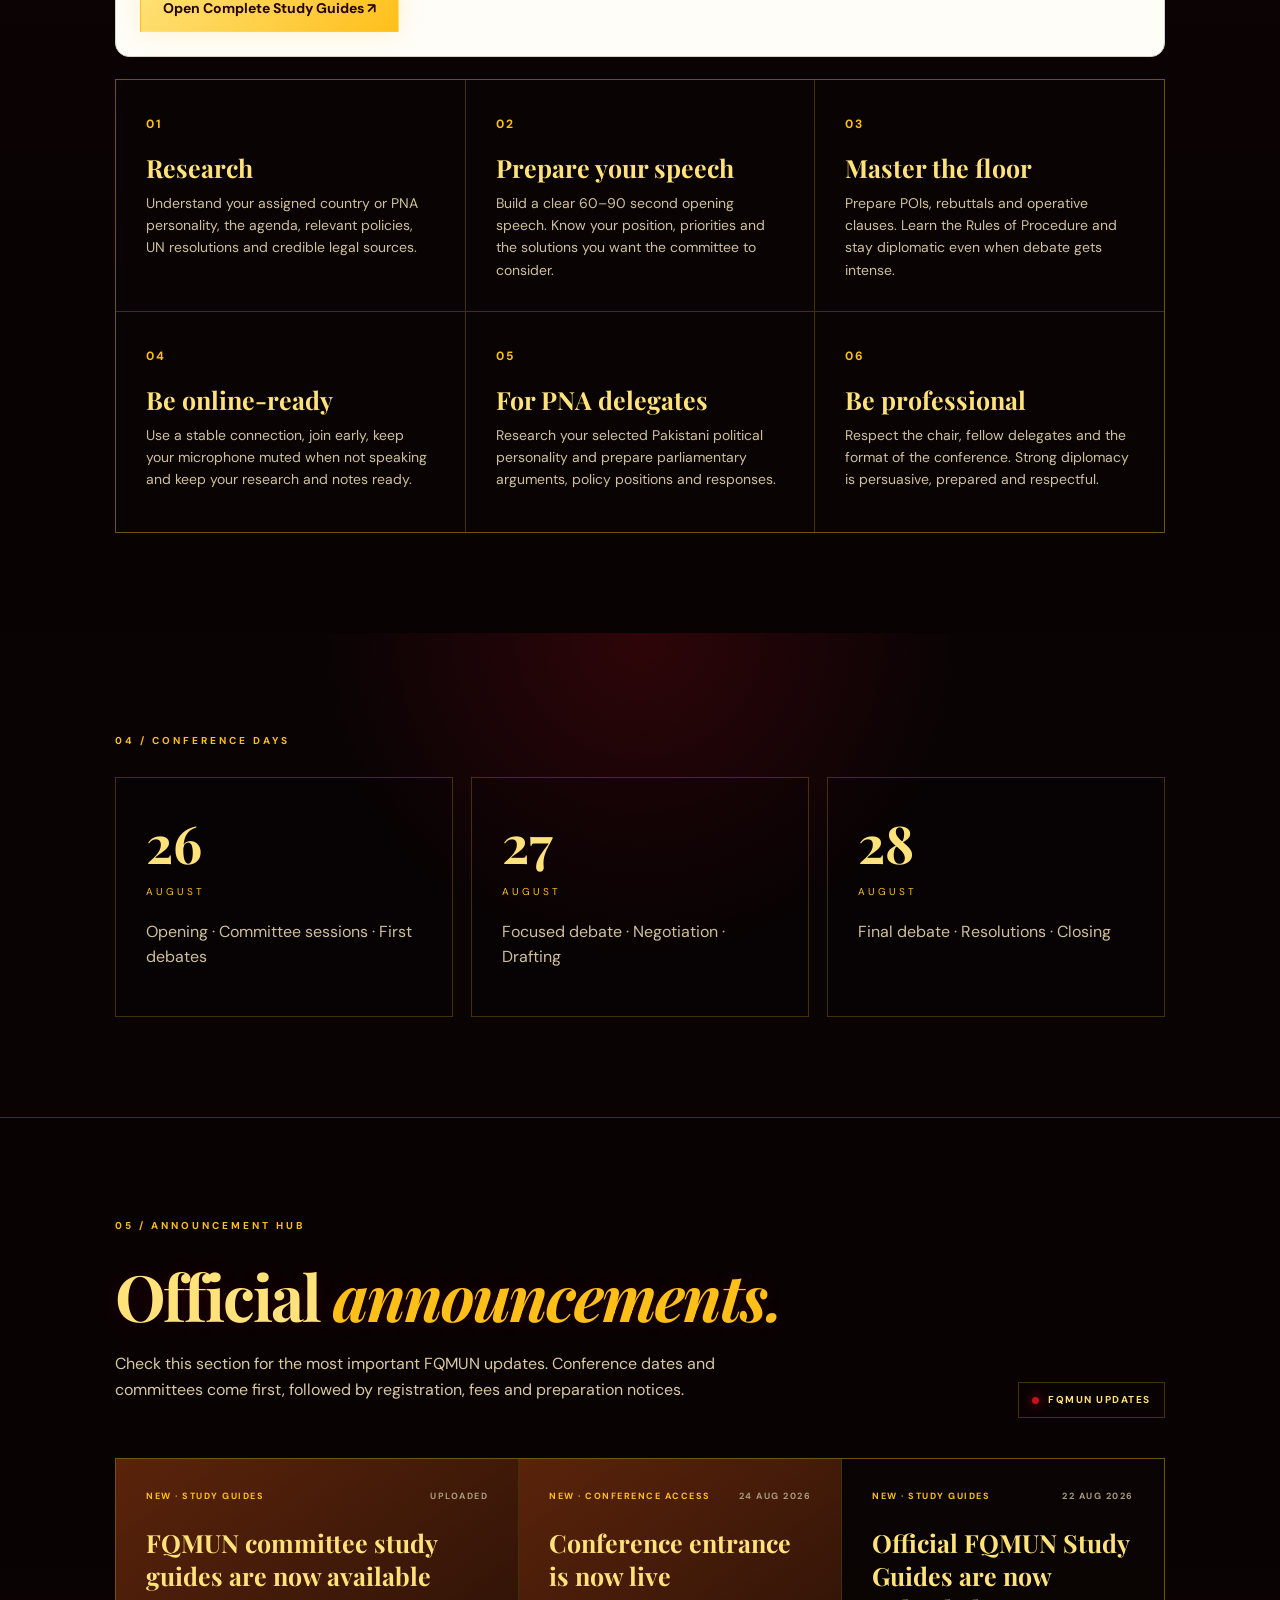
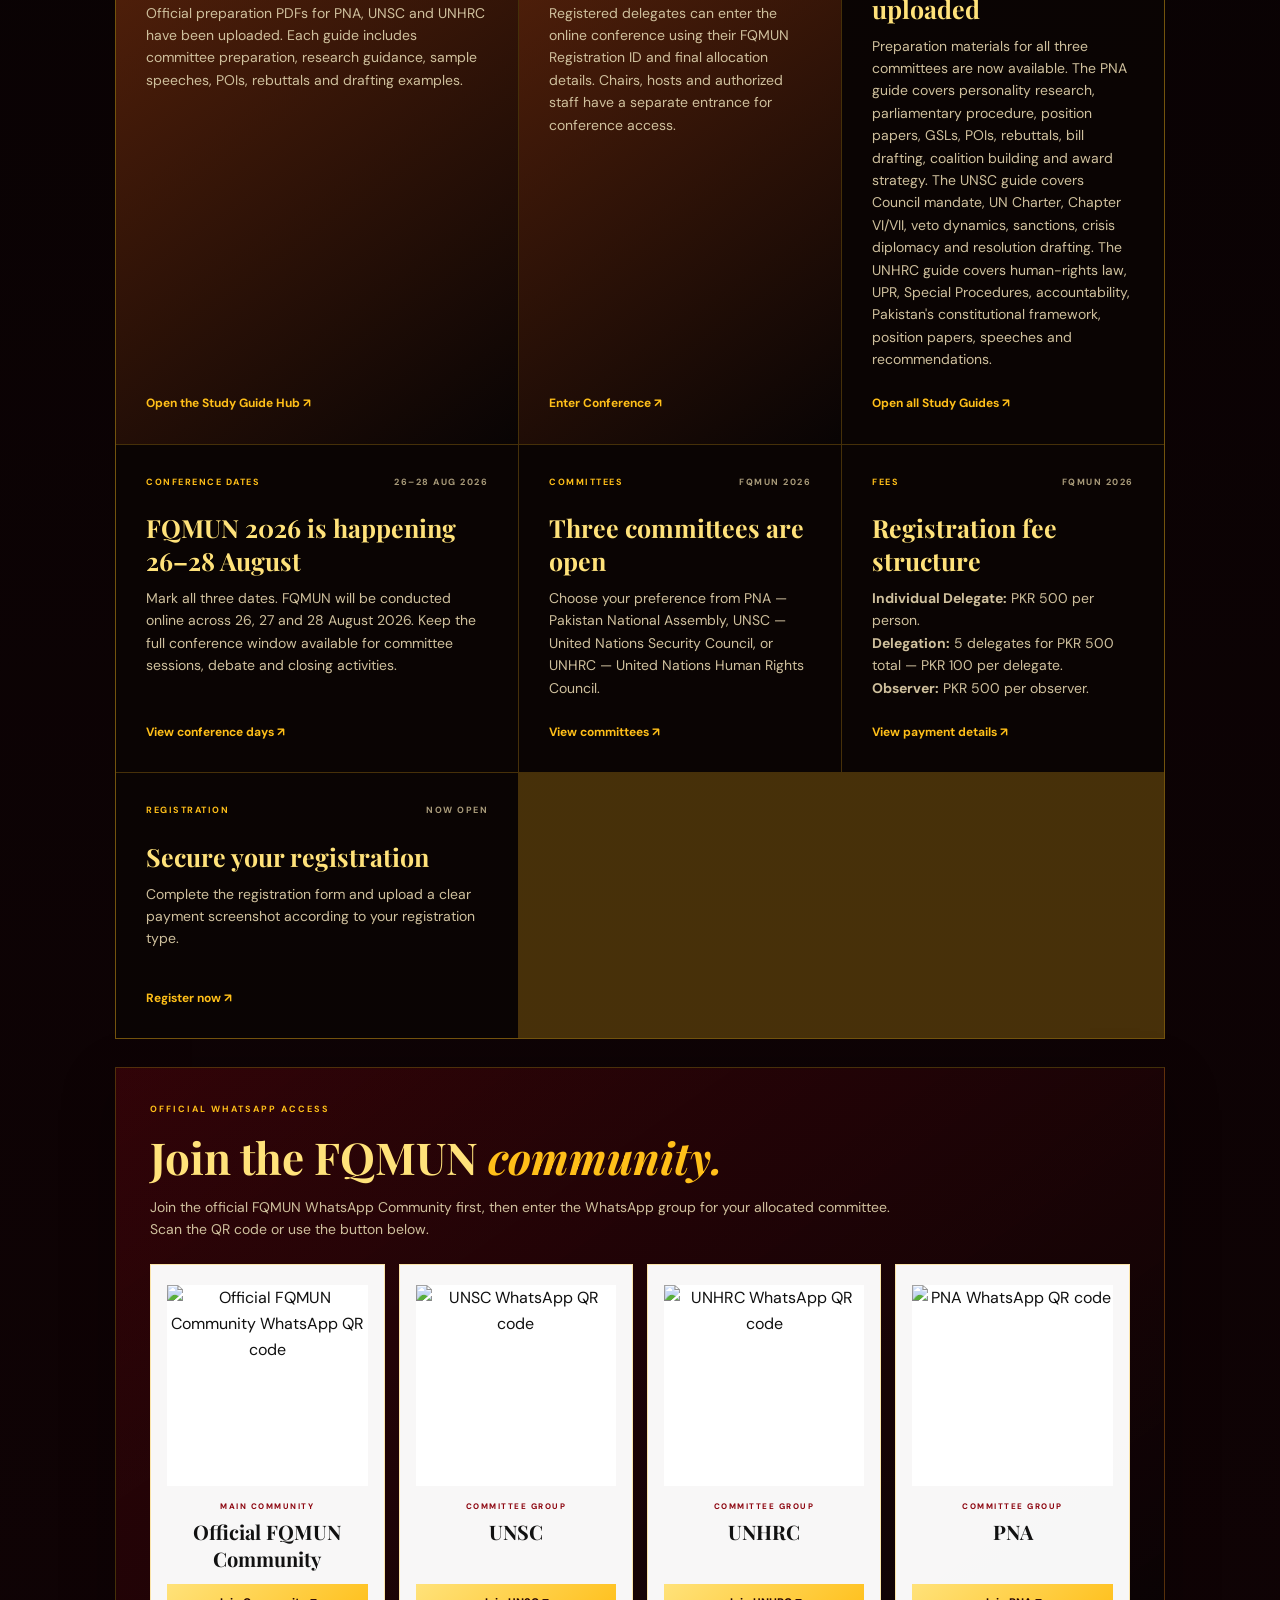
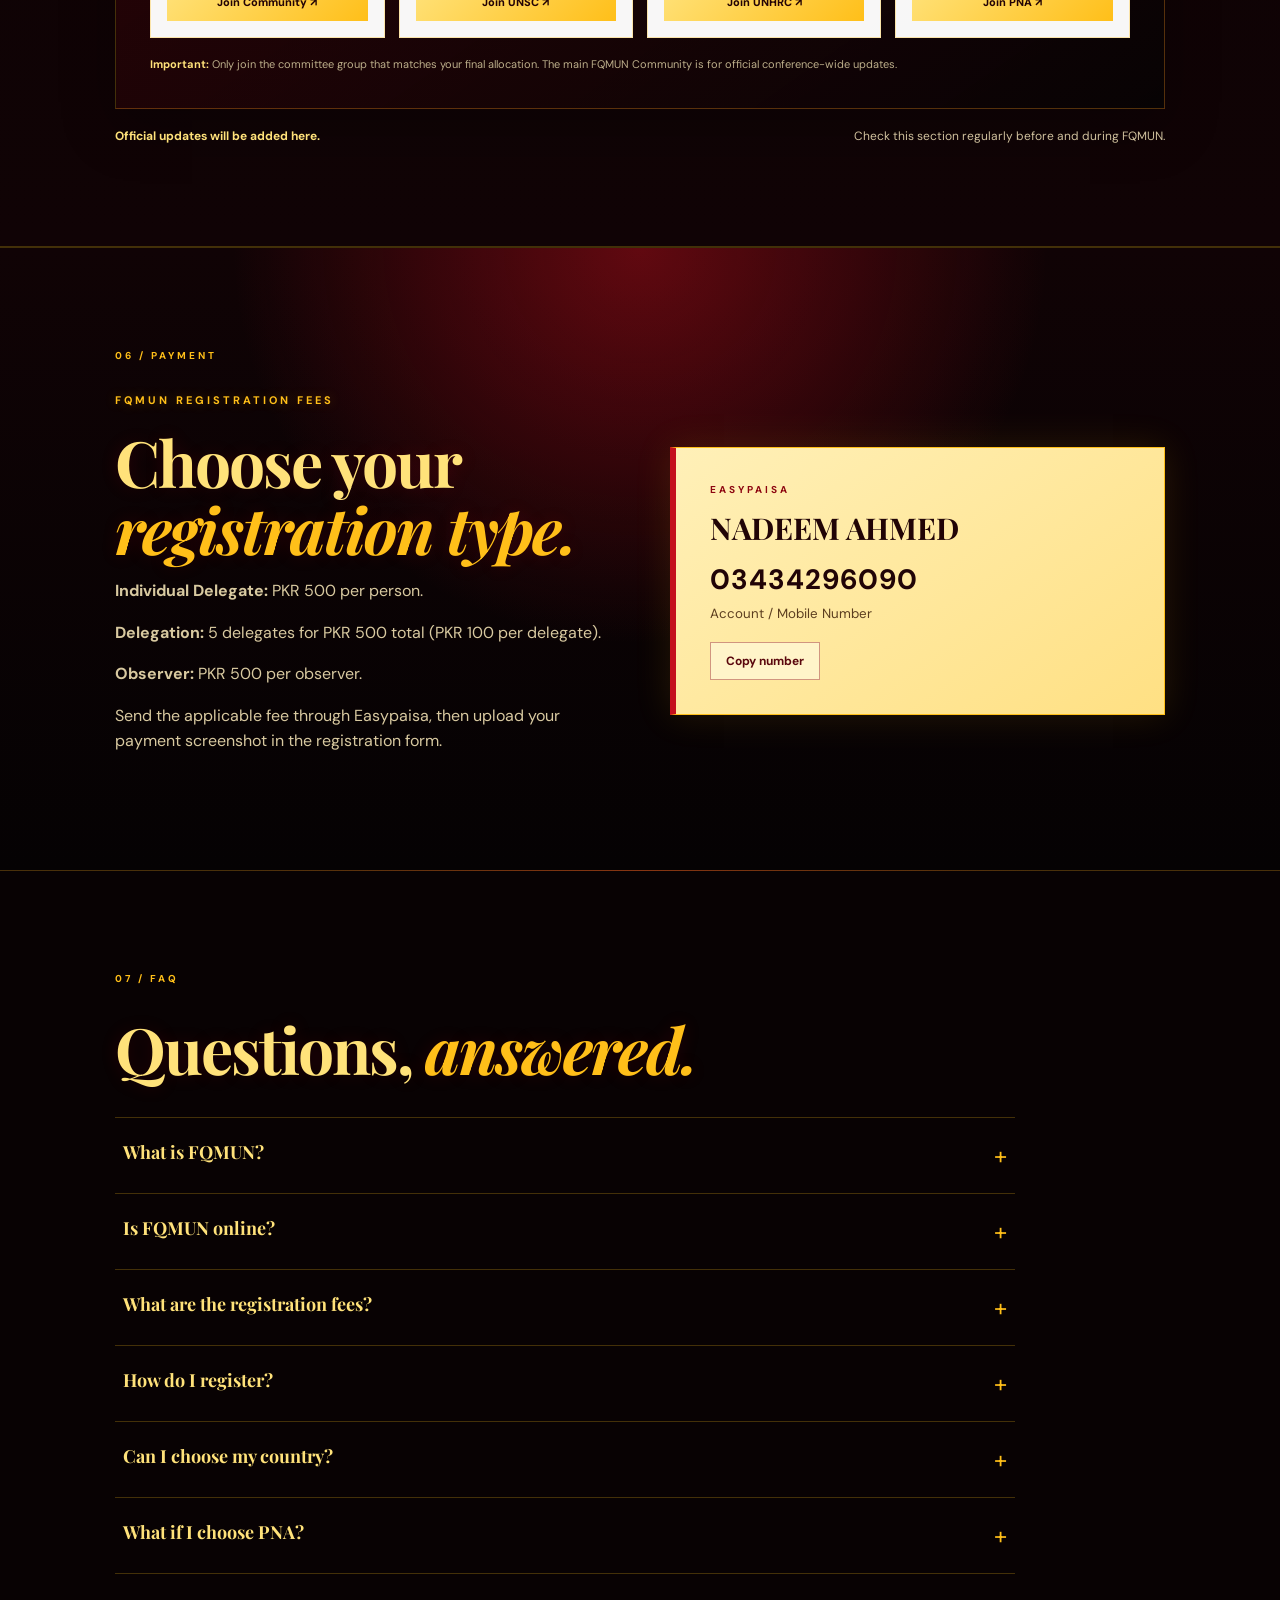
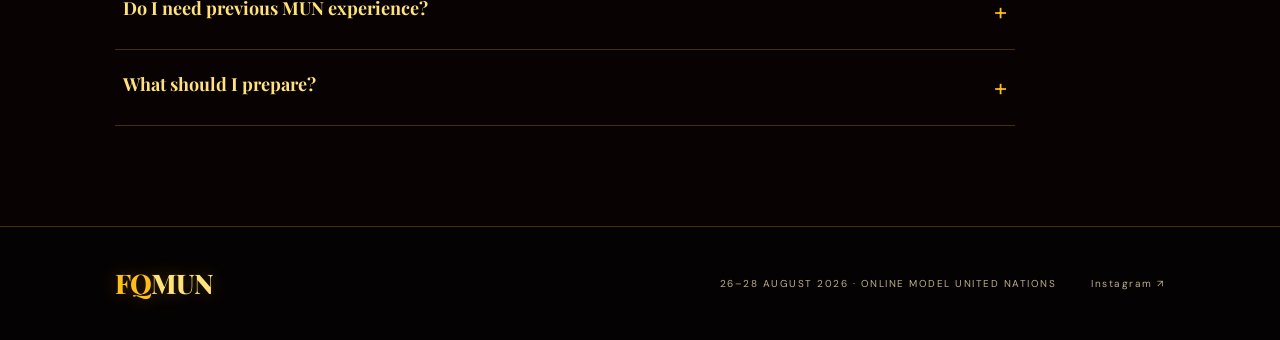
==== commit 88acc694: "Improve homepage SEO title description and heading" ====
--- a/index.html
+++ b/index.html
@@ -1,4 +1,4 @@
-<!doctype html><html lang="en"><head><meta charset="UTF-8" /><meta name="viewport" content="width=device-width, initial-scale=1.0" /><meta name="description" content="FQMUN — Online Model United Nations, 26–28 August 2026." /><title>FQMUN 2026 | Online Model United Nations</title><link rel="preconnect" href="https://fonts.googleapis.com"><link rel="preconnect" href="https://fonts.gstatic.com" crossorigin><link href="https://fonts.googleapis.com/css2?family=DM+Sans:wght@400;500;600;700&family=Playfair+Display:wght@600;700;800&display=swap" rel="stylesheet"><link rel="stylesheet" href="style.css" /></head><body><header class="nav"><a class="brand" href="#top"><span>FQ</span>MUN</a><nav><a href="#about">About</a><a href="#committees">Committees</a><a href="#guide">Guide</a><a href="#hub">Hub</a><a href="#faq">FAQ</a><a href="#payment">Payment</a><a href="conference.html">Conference</a><a class="nav-cta" href="#register">Register</a></nav></header><main id="top"><section class="hero"><div class="hero-content"><p class="eyebrow">ONLINE MODEL UNITED NATIONS · 2026</p><h1>Diplomacy.<br><em>Debate.</em> Impact.</h1><p class="hero-copy">Three days. Three powerful committees. One virtual diplomatic floor where your voice can shape the room.</p><div class="hero-actions"><a class="button primary" href="#register">Register for FQMUN <span>↗</span></a><a class="button ghost" href="conference.html">Enter Conference ↗</a><a class="button ghost" href="#hub">Conference Hub</a></div><div class="date-strip"><div><strong>26</strong><small>AUG</small></div><i></i><div><strong>27</strong><small>AUG</small></div><i></i><div><strong>28</strong><small>AUG</small></div><span>ONLINE</span></div><div class="countdown"><span>CONFERENCE BEGINS IN</span><strong id="countdown">Loading…</strong></div></div><div class="hero-card"><div class="seal">FQ</div><p>FQMUN</p><span>2026</span><div class="card-lines"><b></b><b></b><b></b></div><small>THE FLOOR IS YOURS</small></div></section><section id="about" class="section about"><div class="section-label">01 / THE CONFERENCE</div><div><h2>Where ideas become <em>action.</em></h2><p>FQMUN is an online Model United Nations conference built for delegates who want more than a certificate. Step into the shoes of a diplomat, research deeply, negotiate intelligently and defend your country's position with confidence.</p><div class="facts"><div><strong>03</strong><span>Days</span></div><div><strong>03</strong><span>Committees</span></div><div><strong>500</strong><span>PKR Individual</span></div></div></div></section><section id="committees" class="section committees"><div class="section-label">02 / COMMITTEES</div><div class="committee-grid"><article class="committee"><span class="num">01</span><div><h3>PNA</h3><p>Pakistan National Assembly</p><small>Domestic policy · Parliamentary debate</small></div><span class="arrow">↗</span></article><article class="committee featured"><span class="num">02</span><div><h3>UNSC</h3><p>United Nations Security Council</p><small>Peace · Security · Crisis diplomacy</small></div><span class="arrow">↗</span></article><article class="committee"><span class="num">03</span><div><h3>UNHRC</h3><p>United Nations Human Rights Council</p><small>Rights · Equality · Social justice</small></div><span class="arrow">↗</span></article></div></section><section id="guide" class="section guide"><div class="section-label">03 / DELEGATE PREPARATION</div><div class="guide-head"><h2>Prepare to <em>debate.</em></h2><p>Everything you need to arrive prepared for an online diplomatic floor.</p></div><div style="margin:22px 0;padding:24px;border:1px solid #d9d1c3;border-radius:14px;background:#fffdf8"><p class="eyebrow">SECRETARY GENERAL'S NOTE</p><h3>Dear Delegates,</h3><p>It is with great honor and immense pride that I welcome you to FQMUN. Whether you are a first-time participant or a returning delegate, I commend you for taking this step toward dialogue, diplomacy, and meaningful change.</p><p>This Study Guide has been carefully crafted to support you in your preparation and to deepen your understanding of the agenda at hand. It provides essential background information, key perspectives, and guiding questions to help you research thoroughly, think critically, and represent your countries with clarity, conviction, and responsibility.</p><p>At FQMUN, we uphold the highest standards of debate, respect, and diplomacy. I encourage every delegate to engage actively, listen respectfully, and challenge ideas—not individuals. Through meaningful collaboration and constructive discourse, we can address global challenges and work toward solutions that build a better, more inclusive world.</p><p>MUN is more than a conference; it is a platform to learn, to lead, and to inspire. I urge you to step beyond your comfort zones, build alliances, embrace diverse viewpoints, and make the most of this experience. The skills you develop, the friendships you form, and the memories you create will stay with you long after the conference ends.</p><p>To ensure a productive and enriching conference for all, I expect every delegate to uphold the rules of procedure, demonstrate integrity, and contribute positively to the committee and to the spirit of FQMUN.</p><p>I look forward to witnessing your passion, dedication, and potential at FQMUN. Let us work together to make this conference an unforgettable and impactful journey for everyone.</p><p>Best regards,<br><strong>Aali Khan</strong><br>Aali Khan<br>Secretary General<br>FQMUN</p><a class="button primary" href="study-guides.html">Open Complete Study Guides ↗</a></div><div class="guide-grid"><article><span>01</span><h3>Research</h3><p>Understand your assigned country or PNA personality, the agenda, relevant policies, UN resolutions and credible legal sources.</p></article><article><span>02</span><h3>Prepare your speech</h3><p>Build a clear 60–90 second opening speech. Know your position, priorities and the solutions you want the committee to consider.</p></article><article><span>03</span><h3>Master the floor</h3><p>Prepare POIs, rebuttals and operative clauses. Learn the Rules of Procedure and stay diplomatic even when debate gets intense.</p></article><article><span>04</span><h3>Be online-ready</h3><p>Use a stable connection, join early, keep your microphone muted when not speaking and keep your research and notes ready.</p></article><article><span>05</span><h3>For PNA delegates</h3><p>Research your selected Pakistani political personality and prepare parliamentary arguments, policy positions and responses.</p></article><article><span>06</span><h3>Be professional</h3><p>Respect the chair, fellow delegates and the format of the conference. Strong diplomacy is persuasive, prepared and respectful.</p></article></div></section><section id="schedule" class="section schedule"><div class="section-label">04 / CONFERENCE DAYS</div><div class="schedule-grid"><article><strong>26</strong><span>AUGUST</span><p>Opening · Committee sessions · First debates</p></article><article><strong>27</strong><span>AUGUST</span><p>Focused debate · Negotiation · Drafting</p></article><article><strong>28</strong><span>AUGUST</span><p>Final debate · Resolutions · Closing</p></article></div></section><section id="hub" class="section hub"><div class="section-label">05 / ANNOUNCEMENT HUB</div><div class="hub-head"><div><h2>Official <em>announcements.</em></h2><p>Check this section for the most important FQMUN updates. Conference dates and committees come first, followed by registration, fees and preparation notices.</p></div><span class="live-pill"><i></i> FQMUN UPDATES</span></div><div class="announcement-grid"><article class="announcement featured-announcement"><div class="announcement-meta"><span>NEW · CONFERENCE ACCESS</span><time>24 AUG 2026</time></div><h3>Conference entrance is now live</h3><p>Registered delegates can enter the online conference using their FQMUN Registration ID and final allocation details. Chairs, hosts and authorized staff have a separate entrance for conference access.</p><a href="conference.html">Enter Conference ↗</a></article><article class="announcement"><div class="announcement-meta"><span>NEW · STUDY GUIDES</span><time>22 AUG 2026</time></div><h3>Official FQMUN Study Guides are now uploaded</h3><p>Preparation materials for all three committees are now available. The PNA guide covers personality research, parliamentary procedure, position papers, GSLs, POIs, rebuttals, bill drafting, coalition building and award strategy. The UNSC guide covers Council mandate, UN Charter, Chapter VI/VII, veto dynamics, sanctions, crisis diplomacy and resolution drafting. The UNHRC guide covers human-rights law, UPR, Special Procedures, accountability, Pakistan's constitutional framework, position papers, speeches and recommendations.</p><a href="study-guides.html">Open all Study Guides ↗</a></article><article class="announcement"><div class="announcement-meta"><span>CONFERENCE DATES</span><time>26–28 AUG 2026</time></div><h3>FQMUN 2026 is happening 26–28 August</h3><p>Mark all three dates. FQMUN will be conducted online across 26, 27 and 28 August 2026. Keep the full conference window available for committee sessions, debate and closing activities.</p><a href="#schedule">View conference days ↗</a></article><article class="announcement"><div class="announcement-meta"><span>COMMITTEES</span><time>FQMUN 2026</time></div><h3>Three committees are open</h3><p>Choose your preference from PNA — Pakistan National Assembly, UNSC — United Nations Security Council, or UNHRC — United Nations Human Rights Council.</p><a href="#committees">View committees ↗</a></article><article class="announcement"><div class="announcement-meta"><span>FEES</span><time>FQMUN 2026</time></div><h3>Registration fee structure</h3><p><strong>Individual Delegate:</strong> PKR 500 per person.<br><strong>Delegation:</strong> 5 delegates for PKR 500 total — PKR 100 per delegate.<br><strong>Observer:</strong> PKR 500 per observer.</p><a href="#payment">View payment details ↗</a></article><article class="announcement"><div class="announcement-meta"><span>REGISTRATION</span><time>NOW OPEN</time></div><h3>Secure your registration</h3><p>Complete the registration form and upload a clear payment screenshot according to your registration type.</p><a href="#register">Register now ↗</a></article></div><div class="hub-note"><strong>Official updates will be added here.</strong><span>Check this section regularly before and during FQMUN.</span></div></section><section id="payment" class="section payment"><div class="section-label">06 / PAYMENT</div><div class="payment-box"><div><p class="eyebrow">FQMUN REGISTRATION FEES</p><h2>Choose your <em>registration type.</em></h2><p><strong>Individual Delegate:</strong> PKR 500 per person.</p><p><strong>Delegation:</strong> 5 delegates for PKR 500 total (PKR 100 per delegate).</p><p><strong>Observer:</strong> PKR 500 per observer.</p><p>Send the applicable fee through Easypaisa, then upload your payment screenshot in the registration form.</p></div><div class="account-card"><span>EASYPAISA</span><strong>NADEEM AHMED</strong><b>03434296090</b><small>Account / Mobile Number</small><button class="copy-button" type="button" data-copy="03434296090">Copy number</button></div></div></section><section id="faq" class="section faq"><div class="section-label">07 / FAQ</div><div class="faq-head"><h2>Questions, <em>answered.</em></h2></div><div class="faq-list"><details><summary>What is FQMUN?</summary><p>FQMUN is an online Model United Nations conference taking place from 26–28 August 2026 with PNA, UNSC and UNHRC.</p></details><details><summary>Is FQMUN online?</summary><p>Yes. The conference is conducted virtually. Joining instructions will be provided to registered delegates.</p></details><details><summary>What are the registration fees?</summary><p>Individual Delegate: PKR 500 per person. Delegation: 5 delegates for PKR 500 total, which is PKR 100 per delegate. Observer: PKR 500 per observer.</p></details><details><summary>How do I register?</summary><p>Complete the registration form, select your committee and country preference, pay the applicable fee and upload a clear payment screenshot.</p></details><details><summary>Can I choose my country?</summary><p>You can submit a country preference. Final allocation is subject to the conference's allocation process.</p></details><details><summary>What if I choose PNA?</summary><p>PNA delegates also select a preferred Pakistani political personality from the available list.</p></details><details><summary>Do I need previous MUN experience?</summary><p>No. Beginners are welcome. The preparation guide above is designed to help first-time delegates get started.</p></details><details><summary>What should I prepare?</summary><p>Research, an opening speech, POIs and rebuttals, and draft-resolution ideas. Follow any additional instructions issued by the FQMUN team.</p></details></div></section><section id="register" class="section register"><div class="section-label">08 / REGISTER</div><div class="register-head"><h2>Claim your <em>seat.</em></h2><p>Choose your registration type and attach a clear screenshot of the applicable payment.</p></div><form id="registrationForm" class="form" novalidate><label>Registration type<select name="registrationType" id="registrationType" required><option value="" selected disabled>Select registration type</option><option value="individual">Individual Delegate — PKR 500</option><option value="delegation">Delegation — 5 delegates, PKR 500 total</option><option value="observer">Observer — PKR 500</option></select></label><div class="field-grid"><label>Full name<input name="fullName" type="text" placeholder="Your full name" required /></label><label>Email address<input name="email" type="email" placeholder="you@example.com" required /></label><label>WhatsApp / phone<input name="phone" type="tel" placeholder="03XXXXXXXXX" required /></label><label>City / country<input name="location" type="text" placeholder="e.g. Islamabad, Pakistan" required /></label></div><div id="delegationNotice" style="display:none"><label>Delegation members<input name="delegationMembers" type="text" placeholder="Enter the 5 delegate names, separated by commas" /></label></div><label id="committeeField">Committee preference<select name="committee" id="committeeSelect"><option value="" selected disabled>Select a committee</option><option>PNA — Pakistan National Assembly</option><option>UNSC — United Nations Security Council</option><option>UNHRC — United Nations Human Rights Council</option></select></label><label id="countryField">Country preference<select name="countryPreference"><option value="" selected disabled>Select your preferred country</option><option>Pakistan</option><option>United Kingdom</option><option>United States</option><option>China</option><option>Russia</option><option>France</option><option>Germany</option><option>India</option><option>Saudi Arabia</option><option>United Arab Emirates</option><option>Türkiye</option><option>Iran</option><option>Afghanistan</option><option>Australia</option><option>Canada</option><option>Japan</option><option>South Korea</option><option>Brazil</option><option>Egypt</option><option>South Africa</option></select></label><label id="personalityField" style="display:none">PNA Personality Preference<select name="personalityPreference" id="personalityPreference"><option value="" selected disabled>Select your preferred personality</option><option>Zulfikar Ali Bhutto</option><option>Benazir Bhutto</option><option>Nawaz Sharif</option><option>Imran Khan</option><option>Muhammad Khan Junejo</option><option>Yousaf Raza Gillani</option><option>Raja Pervaiz Ashraf</option><option>Shaukat Aziz</option><option>Zafarullah Khan Jamali</option><option>Chaudhry Shujaat Hussain</option><option>Aitzaz Ahsan</option><option>Khurshid Mahmood Kasuri</option><option>Shah Mahmood Qureshi</option><option>Hina Rabbani Khar</option><option>Sartaj Aziz</option><option>Khawaja Muhammad Asif</option><option>Ishaq Dar</option><option>Maulana Fazlur Rehman</option><option>Asfandyar Wali Khan</option><option>Sheikh Rashid Ahmed</option></select></label><label>Payment screenshot<div id="dropzone" class="dropzone" tabindex="0"><input id="paymentProof" name="paymentProof" type="file" accept="image/png,image/jpeg,image/webp" required /><div class="upload-icon">↑</div><strong>Drag & drop your receipt here</strong><span>or click to browse · PNG, JPG or WEBP</span><p id="fileName" class="file-name"></p></div></label><label class="consent"><input type="checkbox" name="confirm" required /><span>I confirm that I have paid the applicable FQMUN fee and that the information provided is accurate.</span></label><button class="button primary submit" type="submit">Submit registration <span>↗</span></button><p id="formMessage" class="form-message" role="status"></p></form></section></main><footer><div class="brand"><span>FQ</span>MUN</div><p>26–28 AUGUST 2026 · ONLINE MODEL UNITED NATIONS</p><a href="https://www.instagram.com/fqmun26" target="_blank" rel="noopener">Instagram ↗</a></footer><script src="script.js"></script><style>
+<!doctype html><html lang="en"><head><meta charset="UTF-8" /><meta name="viewport" content="width=device-width, initial-scale=1.0" /><meta name="description" content="FQMUN 2026 is an online Model United Nations conference featuring PNA, UNSC and UNHRC. Explore committees, delegate study guides and conference information." /><title>FQMUN 2026 | Online Model United Nations Conference</title><link rel="preconnect" href="https://fonts.googleapis.com"><link rel="preconnect" href="https://fonts.gstatic.com" crossorigin><link href="https://fonts.googleapis.com/css2?family=DM+Sans:wght@400;500;600;700&family=Playfair+Display:wght@600;700;800&display=swap" rel="stylesheet"><link rel="stylesheet" href="style.css" /></head><body><header class="nav"><a class="brand" href="#top"><span>FQ</span>MUN</a><nav><a href="#about">About</a><a href="#committees">Committees</a><a href="#guide">Guide</a><a href="#hub">Hub</a><a href="#faq">FAQ</a><a href="#payment">Payment</a><a href="conference.html">Conference</a><a class="nav-cta" href="#register">Register</a></nav></header><main id="top"><section class="hero"><div class="hero-content"><p class="eyebrow">ONLINE MODEL UNITED NATIONS · 2026</p><h1>FQMUN 2026<br><em>Online Model United Nations</em></h1><p class="hero-copy">Three days. Three powerful committees. One virtual diplomatic floor where your voice can shape the room.</p><div class="hero-actions"><a class="button primary" href="#register">Register for FQMUN <span>↗</span></a><a class="button ghost" href="conference.html">Enter Conference ↗</a><a class="button ghost" href="#hub">Conference Hub</a></div><div class="date-strip"><div><strong>26</strong><small>AUG</small></div><i></i><div><strong>27</strong><small>AUG</small></div><i></i><div><strong>28</strong><small>AUG</small></div><span>ONLINE</span></div><div class="countdown"><span>CONFERENCE BEGINS IN</span><strong id="countdown">Loading…</strong></div></div><div class="hero-card"><div class="seal">FQ</div><p>FQMUN</p><span>2026</span><div class="card-lines"><b></b><b></b><b></b></div><small>THE FLOOR IS YOURS</small></div></section><section id="about" class="section about"><div class="section-label">01 / THE CONFERENCE</div><div><h2>Where ideas become <em>action.</em></h2><p>FQMUN is an online Model United Nations conference built for delegates who want more than a certificate. Step into the shoes of a diplomat, research deeply, negotiate intelligently and defend your country's position with confidence.</p><div class="facts"><div><strong>03</strong><span>Days</span></div><div><strong>03</strong><span>Committees</span></div><div><strong>500</strong><span>PKR Individual</span></div></div></div></section><section id="committees" class="section committees"><div class="section-label">02 / COMMITTEES</div><div class="committee-grid"><article class="committee"><span class="num">01</span><div><h3>PNA</h3><p>Pakistan National Assembly</p><small>Domestic policy · Parliamentary debate</small></div><span class="arrow">↗</span></article><article class="committee featured"><span class="num">02</span><div><h3>UNSC</h3><p>United Nations Security Council</p><small>Peace · Security · Crisis diplomacy</small></div><span class="arrow">↗</span></article><article class="committee"><span class="num">03</span><div><h3>UNHRC</h3><p>United Nations Human Rights Council</p><small>Rights · Equality · Social justice</small></div><span class="arrow">↗</span></article></div></section><section id="guide" class="section guide"><div class="section-label">03 / DELEGATE PREPARATION</div><div class="guide-head"><h2>Prepare to <em>debate.</em></h2><p>Everything you need to arrive prepared for an online diplomatic floor.</p></div><div style="margin:22px 0;padding:24px;border:1px solid #d9d1c3;border-radius:14px;background:#fffdf8"><p class="eyebrow">SECRETARY GENERAL'S NOTE</p><h3>Dear Delegates,</h3><p>It is with great honor and immense pride that I welcome you to FQMUN. Whether you are a first-time participant or a returning delegate, I commend you for taking this step toward dialogue, diplomacy, and meaningful change.</p><p>This Study Guide has been carefully crafted to support you in your preparation and to deepen your understanding of the agenda at hand. It provides essential background information, key perspectives, and guiding questions to help you research thoroughly, think critically, and represent your countries with clarity, conviction, and responsibility.</p><p>At FQMUN, we uphold the highest standards of debate, respect, and diplomacy. I encourage every delegate to engage actively, listen respectfully, and challenge ideas—not individuals. Through meaningful collaboration and constructive discourse, we can address global challenges and work toward solutions that build a better, more inclusive world.</p><p>MUN is more than a conference; it is a platform to learn, to lead, and to inspire. I urge you to step beyond your comfort zones, build alliances, embrace diverse viewpoints, and make the most of this experience. The skills you develop, the friendships you form, and the memories you create will stay with you long after the conference ends.</p><p>To ensure a productive and enriching conference for all, I expect every delegate to uphold the rules of procedure, demonstrate integrity, and contribute positively to the committee and to the spirit of FQMUN.</p><p>I look forward to witnessing your passion, dedication, and potential at FQMUN. Let us work together to make this conference an unforgettable and impactful journey for everyone.</p><p>Best regards,<br><strong>Aali Khan</strong><br>Aali Khan<br>Secretary General<br>FQMUN</p><a class="button primary" href="study-guides.html">Open Complete Study Guides ↗</a></div><div class="guide-grid"><article><span>01</span><h3>Research</h3><p>Understand your assigned country or PNA personality, the agenda, relevant policies, UN resolutions and credible legal sources.</p></article><article><span>02</span><h3>Prepare your speech</h3><p>Build a clear 60–90 second opening speech. Know your position, priorities and the solutions you want the committee to consider.</p></article><article><span>03</span><h3>Master the floor</h3><p>Prepare POIs, rebuttals and operative clauses. Learn the Rules of Procedure and stay diplomatic even when debate gets intense.</p></article><article><span>04</span><h3>Be online-ready</h3><p>Use a stable connection, join early, keep your microphone muted when not speaking and keep your research and notes ready.</p></article><article><span>05</span><h3>For PNA delegates</h3><p>Research your selected Pakistani political personality and prepare parliamentary arguments, policy positions and responses.</p></article><article><span>06</span><h3>Be professional</h3><p>Respect the chair, fellow delegates and the format of the conference. Strong diplomacy is persuasive, prepared and respectful.</p></article></div></section><section id="schedule" class="section schedule"><div class="section-label">04 / CONFERENCE DAYS</div><div class="schedule-grid"><article><strong>26</strong><span>AUGUST</span><p>Opening · Committee sessions · First debates</p></article><article><strong>27</strong><span>AUGUST</span><p>Focused debate · Negotiation · Drafting</p></article><article><strong>28</strong><span>AUGUST</span><p>Final debate · Resolutions · Closing</p></article></div></section><section id="hub" class="section hub"><div class="section-label">05 / ANNOUNCEMENT HUB</div><div class="hub-head"><div><h2>Official <em>announcements.</em></h2><p>Check this section for the most important FQMUN updates. Conference dates and committees come first, followed by registration, fees and preparation notices.</p></div><span class="live-pill"><i></i> FQMUN UPDATES</span></div><div class="announcement-grid"><article class="announcement featured-announcement"><div class="announcement-meta"><span>NEW · CONFERENCE ACCESS</span><time>24 AUG 2026</time></div><h3>Conference entrance is now live</h3><p>Registered delegates can enter the online conference using their FQMUN Registration ID and final allocation details. Chairs, hosts and authorized staff have a separate entrance for conference access.</p><a href="conference.html">Enter Conference ↗</a></article><article class="announcement"><div class="announcement-meta"><span>NEW · STUDY GUIDES</span><time>22 AUG 2026</time></div><h3>Official FQMUN Study Guides are now uploaded</h3><p>Preparation materials for all three committees are now available. The PNA guide covers personality research, parliamentary procedure, position papers, GSLs, POIs, rebuttals, bill drafting, coalition building and award strategy. The UNSC guide covers Council mandate, UN Charter, Chapter VI/VII, veto dynamics, sanctions, crisis diplomacy and resolution drafting. The UNHRC guide covers human-rights law, UPR, Special Procedures, accountability, Pakistan's constitutional framework, position papers, speeches and recommendations.</p><a href="study-guides.html">Open all Study Guides ↗</a></article><article class="announcement"><div class="announcement-meta"><span>CONFERENCE DATES</span><time>26–28 AUG 2026</time></div><h3>FQMUN 2026 is happening 26–28 August</h3><p>Mark all three dates. FQMUN will be conducted online across 26, 27 and 28 August 2026. Keep the full conference window available for committee sessions, debate and closing activities.</p><a href="#schedule">View conference days ↗</a></article><article class="announcement"><div class="announcement-meta"><span>COMMITTEES</span><time>FQMUN 2026</time></div><h3>Three committees are open</h3><p>Choose your preference from PNA — Pakistan National Assembly, UNSC — United Nations Security Council, or UNHRC — United Nations Human Rights Council.</p><a href="#committees">View committees ↗</a></article><article class="announcement"><div class="announcement-meta"><span>FEES</span><time>FQMUN 2026</time></div><h3>Registration fee structure</h3><p><strong>Individual Delegate:</strong> PKR 500 per person.<br><strong>Delegation:</strong> 5 delegates for PKR 500 total — PKR 100 per delegate.<br><strong>Observer:</strong> PKR 500 per observer.</p><a href="#payment">View payment details ↗</a></article><article class="announcement"><div class="announcement-meta"><span>REGISTRATION</span><time>NOW OPEN</time></div><h3>Secure your registration</h3><p>Complete the registration form and upload a clear payment screenshot according to your registration type.</p><a href="#register">Register now ↗</a></article></div><div class="hub-note"><strong>Official updates will be added here.</strong><span>Check this section regularly before and during FQMUN.</span></div></section><section id="payment" class="section payment"><div class="section-label">06 / PAYMENT</div><div class="payment-box"><div><p class="eyebrow">FQMUN REGISTRATION FEES</p><h2>Choose your <em>registration type.</em></h2><p><strong>Individual Delegate:</strong> PKR 500 per person.</p><p><strong>Delegation:</strong> 5 delegates for PKR 500 total (PKR 100 per delegate).</p><p><strong>Observer:</strong> PKR 500 per observer.</p><p>Send the applicable fee through Easypaisa, then upload your payment screenshot in the registration form.</p></div><div class="account-card"><span>EASYPAISA</span><strong>NADEEM AHMED</strong><b>03434296090</b><small>Account / Mobile Number</small><button class="copy-button" type="button" data-copy="03434296090">Copy number</button></div></div></section><section id="faq" class="section faq"><div class="section-label">07 / FAQ</div><div class="faq-head"><h2>Questions, <em>answered.</em></h2></div><div class="faq-list"><details><summary>What is FQMUN?</summary><p>FQMUN is an online Model United Nations conference taking place from 26–28 August 2026 with PNA, UNSC and UNHRC.</p></details><details><summary>Is FQMUN online?</summary><p>Yes. The conference is conducted virtually. Joining instructions will be provided to registered delegates.</p></details><details><summary>What are the registration fees?</summary><p>Individual Delegate: PKR 500 per person. Delegation: 5 delegates for PKR 500 total, which is PKR 100 per delegate. Observer: PKR 500 per observer.</p></details><details><summary>How do I register?</summary><p>Complete the registration form, select your committee and country preference, pay the applicable fee and upload a clear payment screenshot.</p></details><details><summary>Can I choose my country?</summary><p>You can submit a country preference. Final allocation is subject to the conference's allocation process.</p></details><details><summary>What if I choose PNA?</summary><p>PNA delegates also select a preferred Pakistani political personality from the available list.</p></details><details><summary>Do I need previous MUN experience?</summary><p>No. Beginners are welcome. The preparation guide above is designed to help first-time delegates get started.</p></details><details><summary>What should I prepare?</summary><p>Research, an opening speech, POIs and rebuttals, and draft-resolution ideas. Follow any additional instructions issued by the FQMUN team.</p></details></div></section><section id="register" class="section register"><div class="section-label">08 / REGISTER</div><div class="register-head"><h2>Claim your <em>seat.</em></h2><p>Choose your registration type and attach a clear screenshot of the applicable payment.</p></div><form id="registrationForm" class="form" novalidate><label>Registration type<select name="registrationType" id="registrationType" required><option value="" selected disabled>Select registration type</option><option value="individual">Individual Delegate — PKR 500</option><option value="delegation">Delegation — 5 delegates, PKR 500 total</option><option value="observer">Observer — PKR 500</option></select></label><div class="field-grid"><label>Full name<input name="fullName" type="text" placeholder="Your full name" required /></label><label>Email address<input name="email" type="email" placeholder="you@example.com" required /></label><label>WhatsApp / phone<input name="phone" type="tel" placeholder="03XXXXXXXXX" required /></label><label>City / country<input name="location" type="text" placeholder="e.g. Islamabad, Pakistan" required /></label></div><div id="delegationNotice" style="display:none"><label>Delegation members<input name="delegationMembers" type="text" placeholder="Enter the 5 delegate names, separated by commas" /></label></div><label id="committeeField">Committee preference<select name="committee" id="committeeSelect"><option value="" selected disabled>Select a committee</option><option>PNA — Pakistan National Assembly</option><option>UNSC — United Nations Security Council</option><option>UNHRC — United Nations Human Rights Council</option></select></label><label id="countryField">Country preference<select name="countryPreference"><option value="" selected disabled>Select your preferred country</option><option>Pakistan</option><option>United Kingdom</option><option>United States</option><option>China</option><option>Russia</option><option>France</option><option>Germany</option><option>India</option><option>Saudi Arabia</option><option>United Arab Emirates</option><option>Türkiye</option><option>Iran</option><option>Afghanistan</option><option>Australia</option><option>Canada</option><option>Japan</option><option>South Korea</option><option>Brazil</option><option>Egypt</option><option>South Africa</option></select></label><label id="personalityField" style="display:none">PNA Personality Preference<select name="personalityPreference" id="personalityPreference"><option value="" selected disabled>Select your preferred personality</option><option>Zulfikar Ali Bhutto</option><option>Benazir Bhutto</option><option>Nawaz Sharif</option><option>Imran Khan</option><option>Muhammad Khan Junejo</option><option>Yousaf Raza Gillani</option><option>Raja Pervaiz Ashraf</option><option>Shaukat Aziz</option><option>Zafarullah Khan Jamali</option><option>Chaudhry Shujaat Hussain</option><option>Aitzaz Ahsan</option><option>Khurshid Mahmood Kasuri</option><option>Shah Mahmood Qureshi</option><option>Hina Rabbani Khar</option><option>Sartaj Aziz</option><option>Khawaja Muhammad Asif</option><option>Ishaq Dar</option><option>Maulana Fazlur Rehman</option><option>Asfandyar Wali Khan</option><option>Sheikh Rashid Ahmed</option></select></label><label>Payment screenshot<div id="dropzone" class="dropzone" tabindex="0"><input id="paymentProof" name="paymentProof" type="file" accept="image/png,image/jpeg,image/webp" required /><div class="upload-icon">↑</div><strong>Drag & drop your receipt here</strong><span>or click to browse · PNG, JPG or WEBP</span><p id="fileName" class="file-name"></p></div></label><label class="consent"><input type="checkbox" name="confirm" required /><span>I confirm that I have paid the applicable FQMUN fee and that the information provided is accurate.</span></label><button class="button primary submit" type="submit">Submit registration <span>↗</span></button><p id="formMessage" class="form-message" role="status"></p></form></section></main><footer><div class="brand"><span>FQ</span>MUN</div><p>26–28 AUGUST 2026 · ONLINE MODEL UNITED NATIONS</p><a href="https://www.instagram.com/fqmun26" target="_blank" rel="noopener">Instagram ↗</a></footer><script src="script.js"></script><style>
 #register{display:none!important}.nav-cta[href="#register"]{display:none!important}
 </style>
 <script>
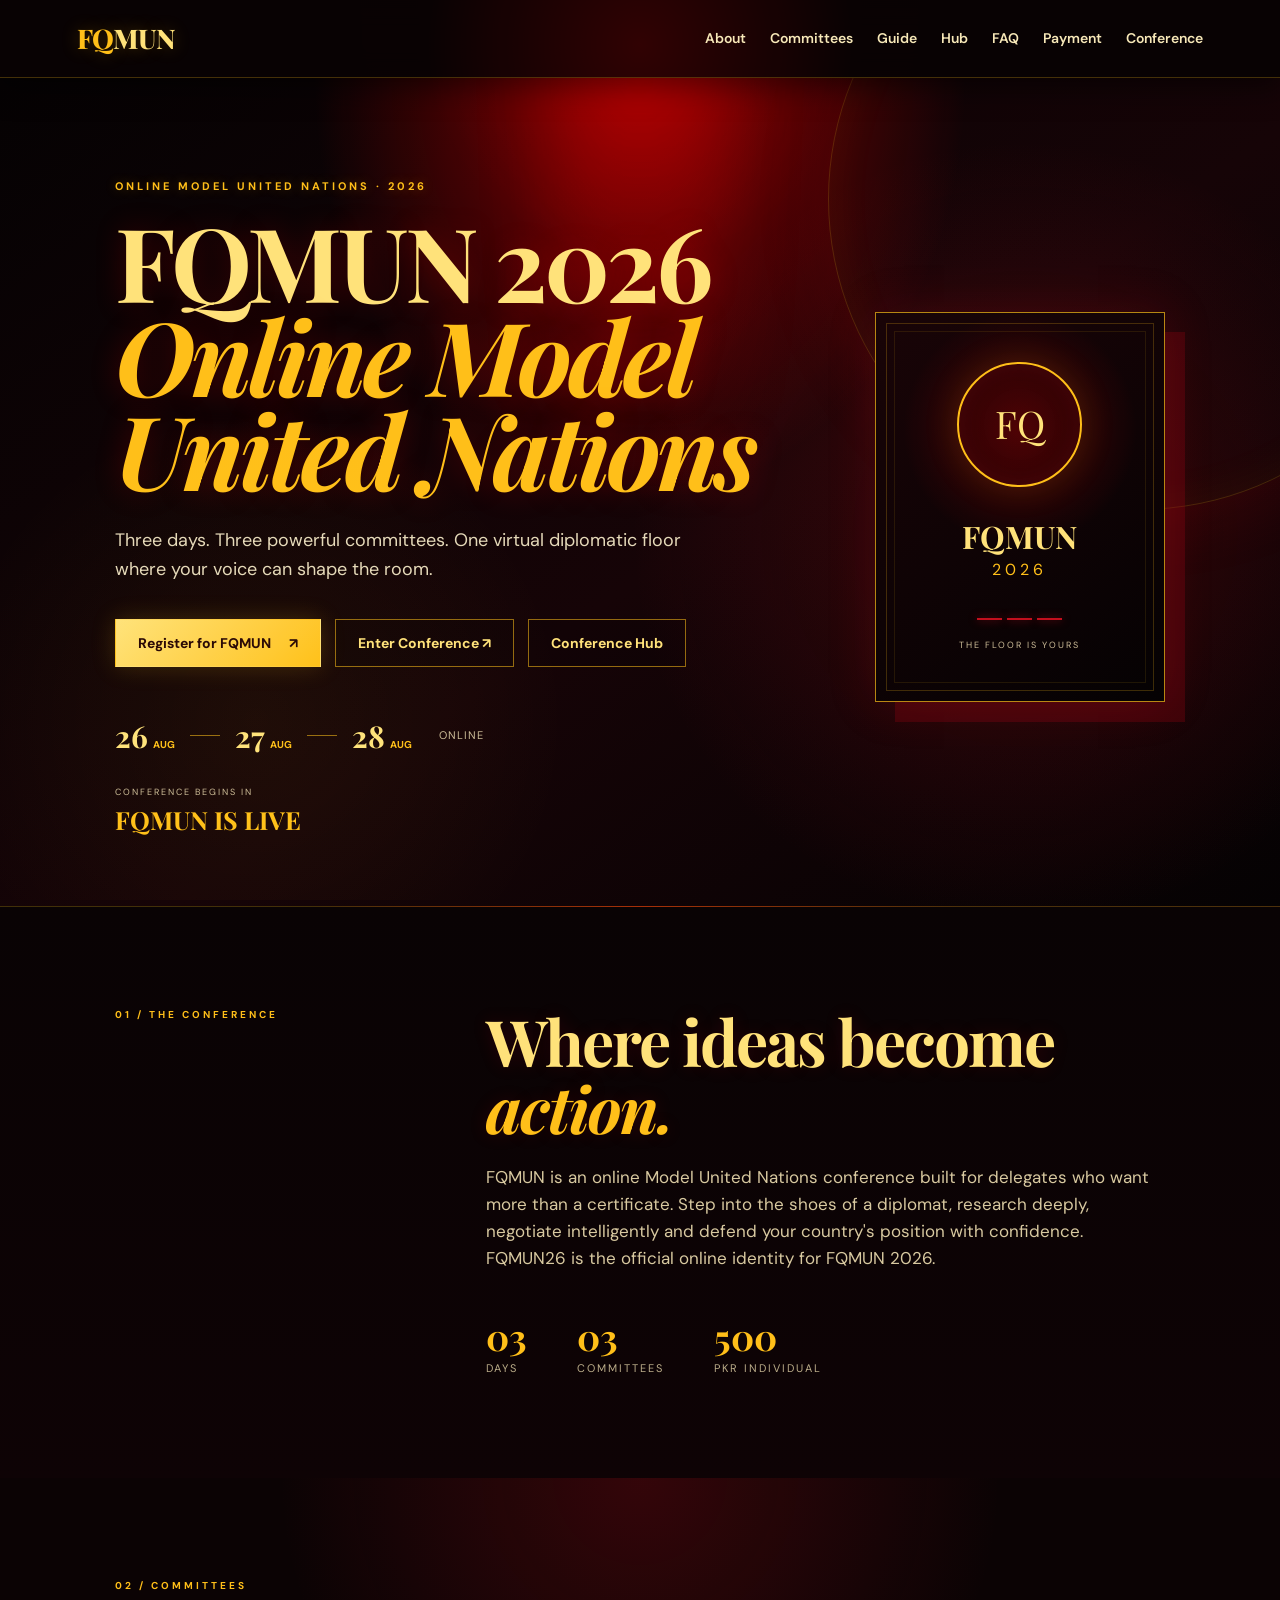
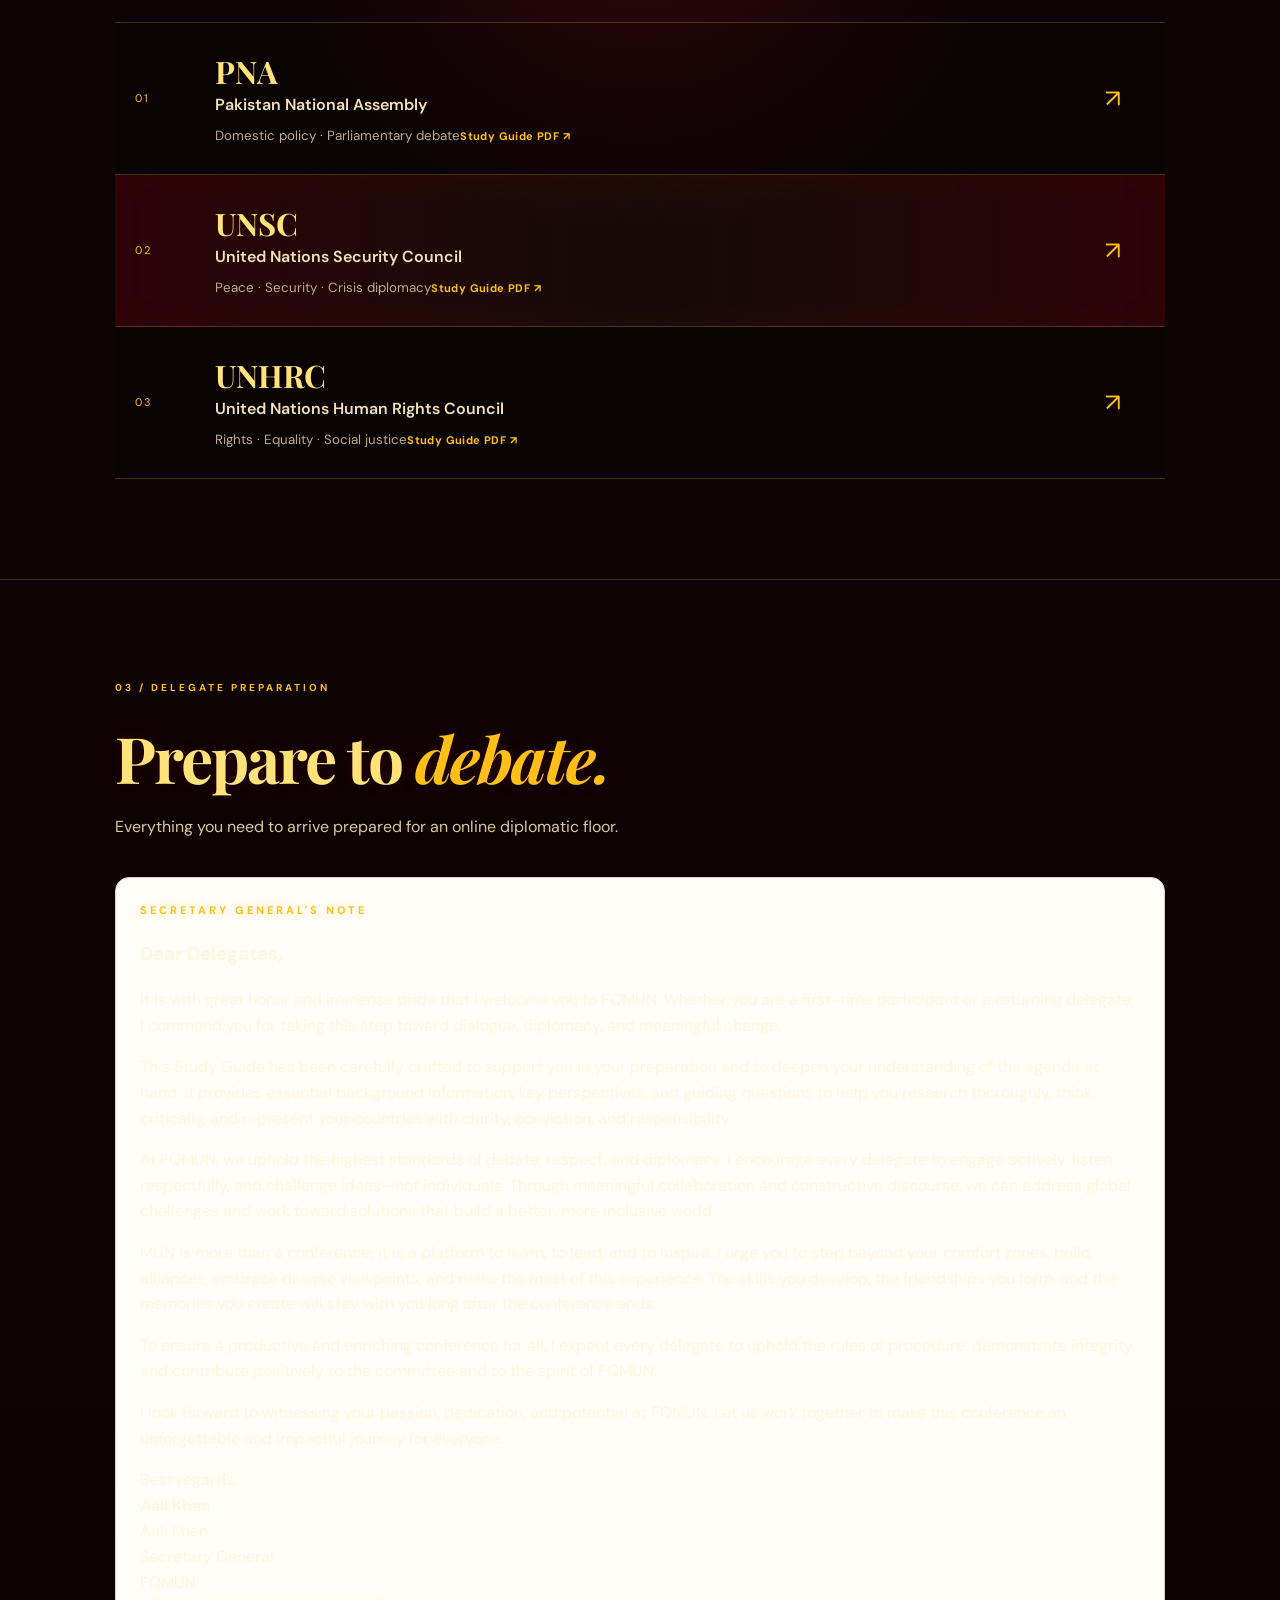
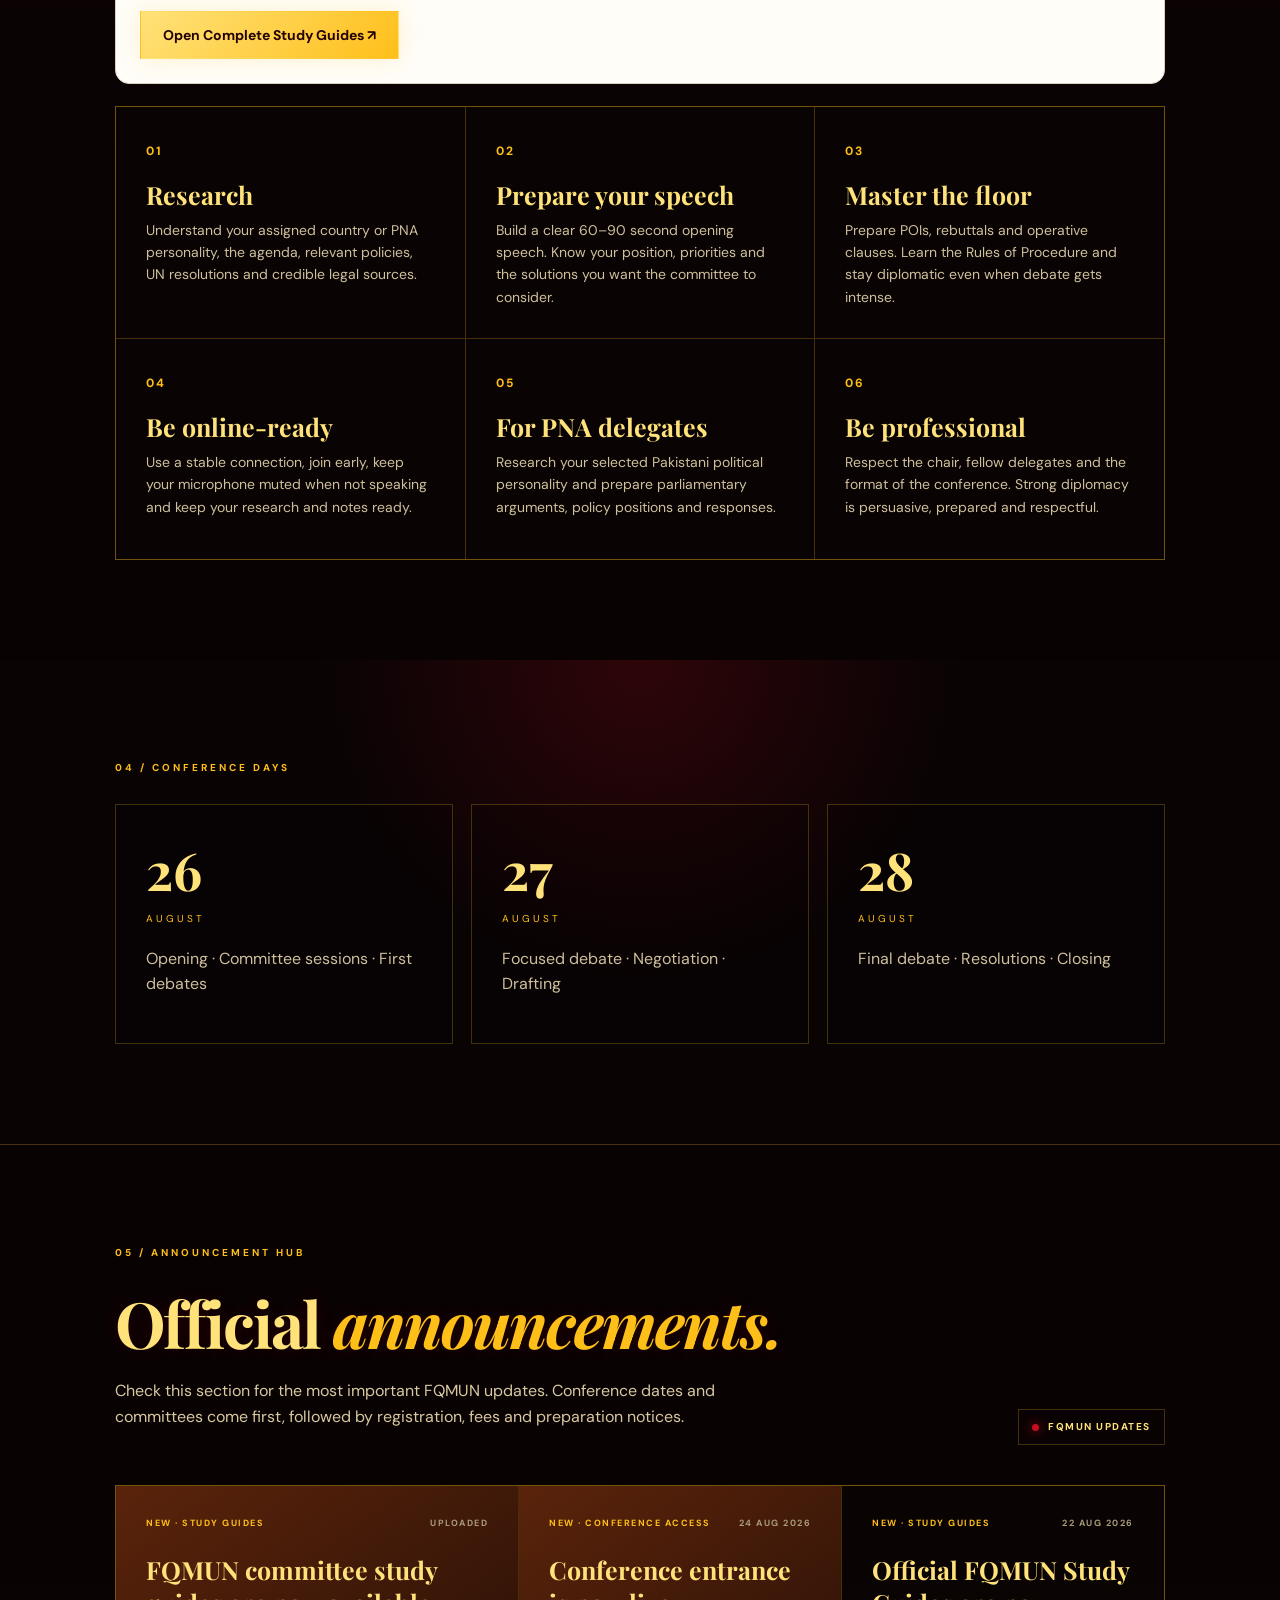
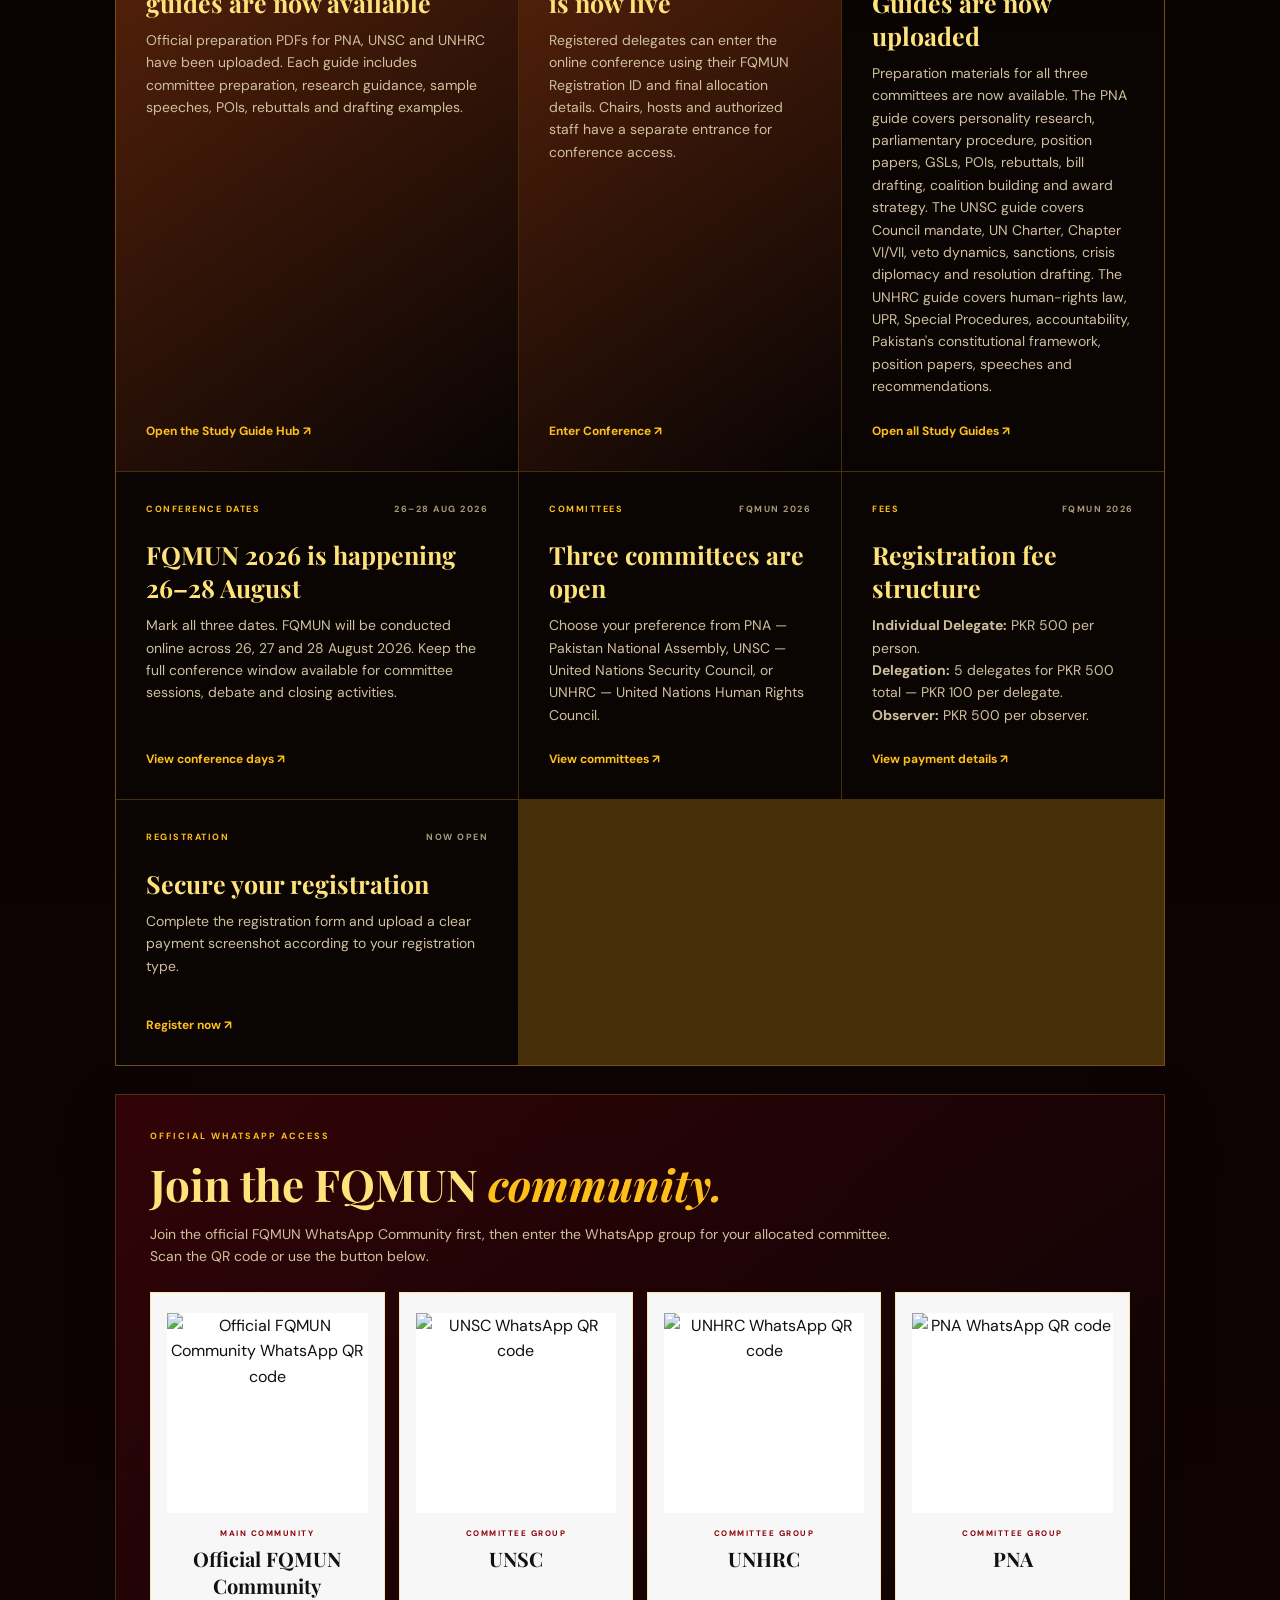
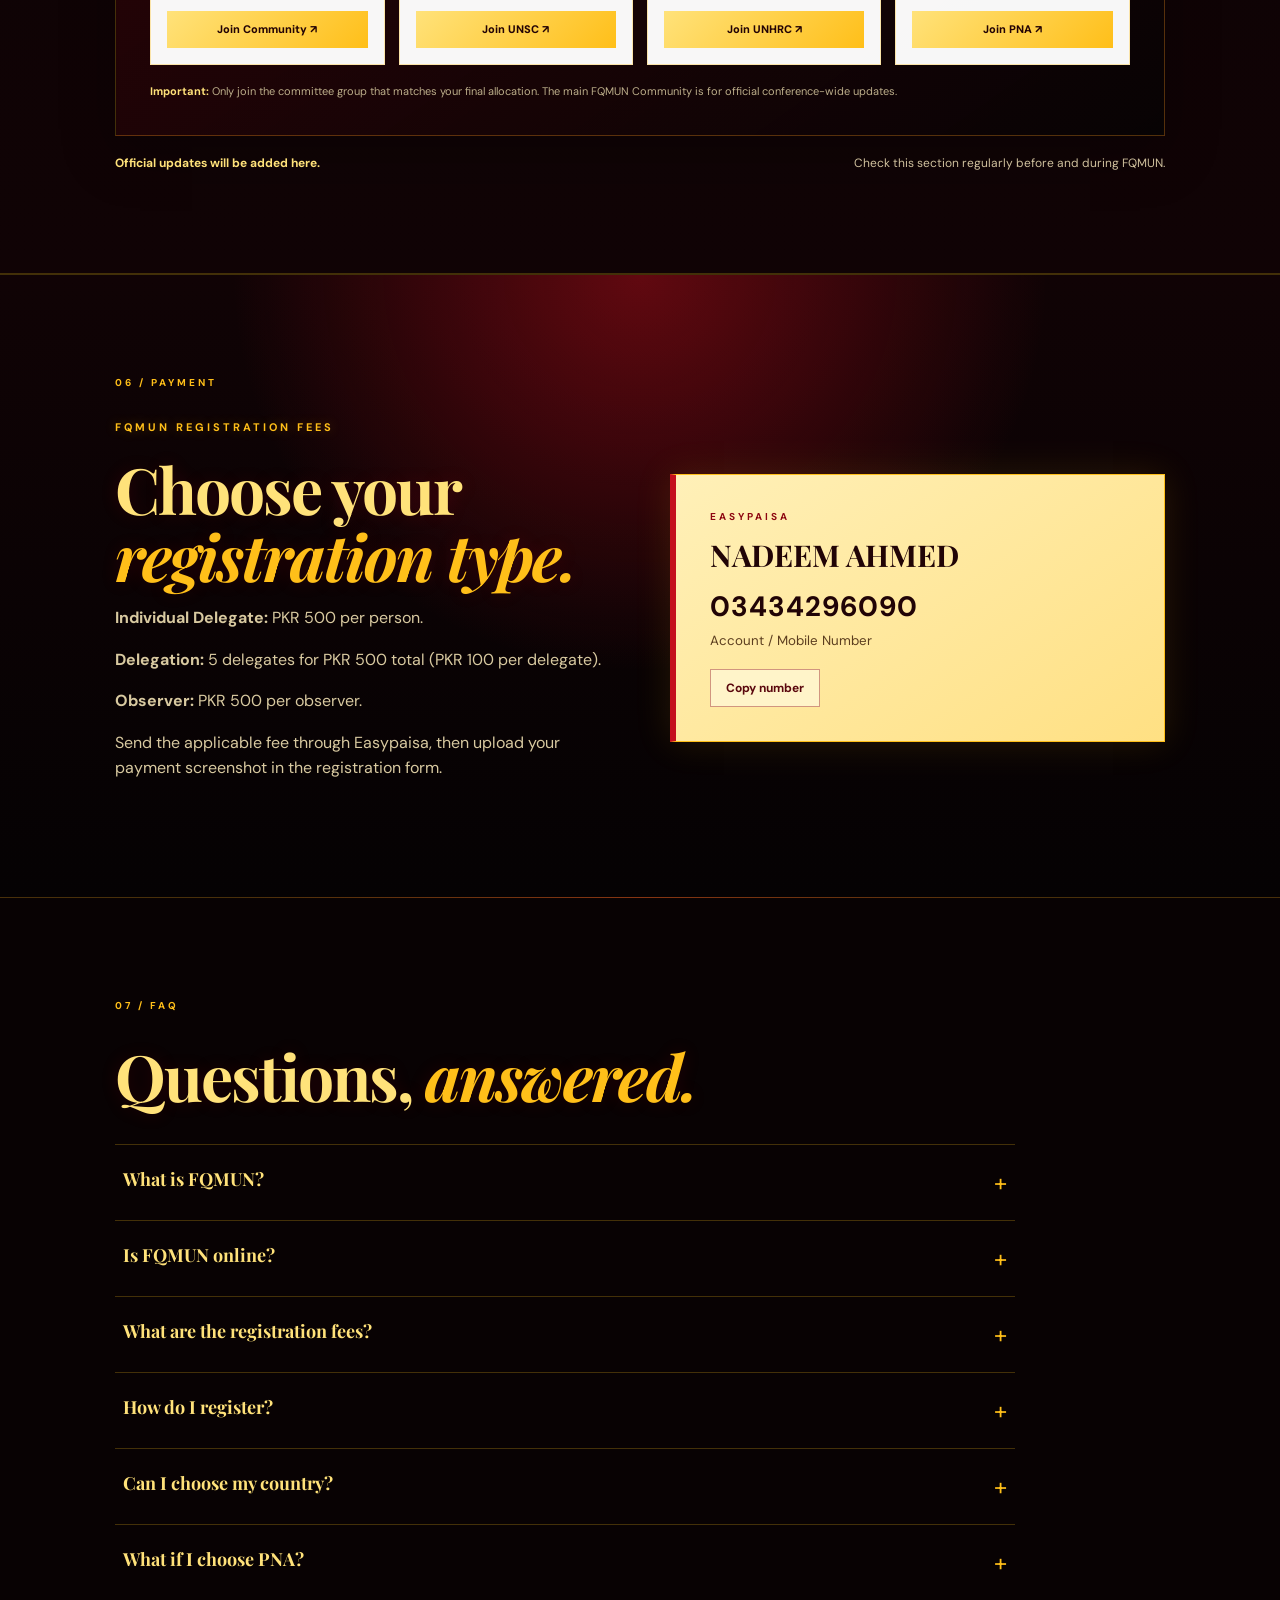
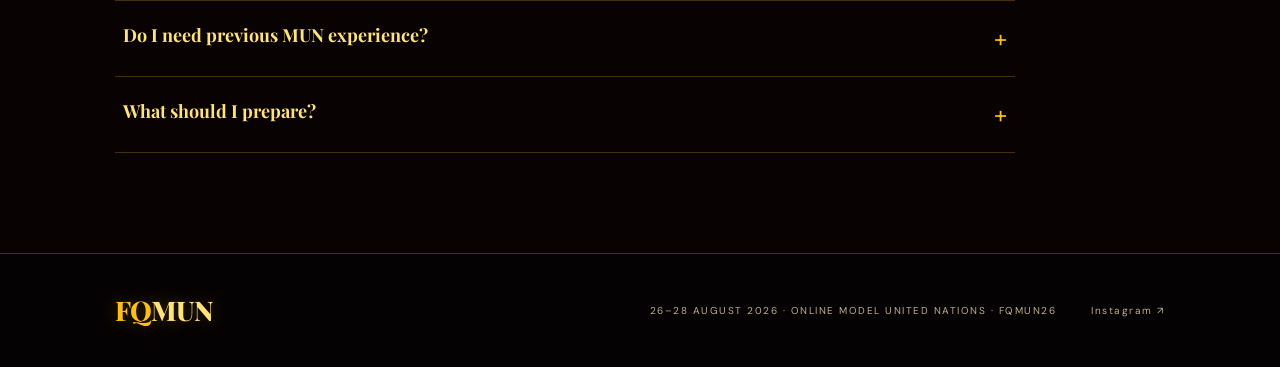
==== commit bbb9aba8: "Add fqmun26 brand reference for SEO" ====
--- a/index.html
+++ b/index.html
@@ -1,12 +1 @@
-<!doctype html><html lang="en"><head><meta charset="UTF-8" /><meta name="viewport" content="width=device-width, initial-scale=1.0" /><meta name="description" content="FQMUN 2026 is an online Model United Nations conference featuring PNA, UNSC and UNHRC. Explore committees, delegate study guides and conference information." /><title>FQMUN 2026 | Online Model United Nations Conference</title><link rel="preconnect" href="https://fonts.googleapis.com"><link rel="preconnect" href="https://fonts.gstatic.com" crossorigin><link href="https://fonts.googleapis.com/css2?family=DM+Sans:wght@400;500;600;700&family=Playfair+Display:wght@600;700;800&display=swap" rel="stylesheet"><link rel="stylesheet" href="style.css" /></head><body><header class="nav"><a class="brand" href="#top"><span>FQ</span>MUN</a><nav><a href="#about">About</a><a href="#committees">Committees</a><a href="#guide">Guide</a><a href="#hub">Hub</a><a href="#faq">FAQ</a><a href="#payment">Payment</a><a href="conference.html">Conference</a><a class="nav-cta" href="#register">Register</a></nav></header><main id="top"><section class="hero"><div class="hero-content"><p class="eyebrow">ONLINE MODEL UNITED NATIONS · 2026</p><h1>FQMUN 2026<br><em>Online Model United Nations</em></h1><p class="hero-copy">Three days. Three powerful committees. One virtual diplomatic floor where your voice can shape the room.</p><div class="hero-actions"><a class="button primary" href="#register">Register for FQMUN <span>↗</span></a><a class="button ghost" href="conference.html">Enter Conference ↗</a><a class="button ghost" href="#hub">Conference Hub</a></div><div class="date-strip"><div><strong>26</strong><small>AUG</small></div><i></i><div><strong>27</strong><small>AUG</small></div><i></i><div><strong>28</strong><small>AUG</small></div><span>ONLINE</span></div><div class="countdown"><span>CONFERENCE BEGINS IN</span><strong id="countdown">Loading…</strong></div></div><div class="hero-card"><div class="seal">FQ</div><p>FQMUN</p><span>2026</span><div class="card-lines"><b></b><b></b><b></b></div><small>THE FLOOR IS YOURS</small></div></section><section id="about" class="section about"><div class="section-label">01 / THE CONFERENCE</div><div><h2>Where ideas become <em>action.</em></h2><p>FQMUN is an online Model United Nations conference built for delegates who want more than a certificate. Step into the shoes of a diplomat, research deeply, negotiate intelligently and defend your country's position with confidence.</p><div class="facts"><div><strong>03</strong><span>Days</span></div><div><strong>03</strong><span>Committees</span></div><div><strong>500</strong><span>PKR Individual</span></div></div></div></section><section id="committees" class="section committees"><div class="section-label">02 / COMMITTEES</div><div class="committee-grid"><article class="committee"><span class="num">01</span><div><h3>PNA</h3><p>Pakistan National Assembly</p><small>Domestic policy · Parliamentary debate</small></div><span class="arrow">↗</span></article><article class="committee featured"><span class="num">02</span><div><h3>UNSC</h3><p>United Nations Security Council</p><small>Peace · Security · Crisis diplomacy</small></div><span class="arrow">↗</span></article><article class="committee"><span class="num">03</span><div><h3>UNHRC</h3><p>United Nations Human Rights Council</p><small>Rights · Equality · Social justice</small></div><span class="arrow">↗</span></article></div></section><section id="guide" class="section guide"><div class="section-label">03 / DELEGATE PREPARATION</div><div class="guide-head"><h2>Prepare to <em>debate.</em></h2><p>Everything you need to arrive prepared for an online diplomatic floor.</p></div><div style="margin:22px 0;padding:24px;border:1px solid #d9d1c3;border-radius:14px;background:#fffdf8"><p class="eyebrow">SECRETARY GENERAL'S NOTE</p><h3>Dear Delegates,</h3><p>It is with great honor and immense pride that I welcome you to FQMUN. Whether you are a first-time participant or a returning delegate, I commend you for taking this step toward dialogue, diplomacy, and meaningful change.</p><p>This Study Guide has been carefully crafted to support you in your preparation and to deepen your understanding of the agenda at hand. It provides essential background information, key perspectives, and guiding questions to help you research thoroughly, think critically, and represent your countries with clarity, conviction, and responsibility.</p><p>At FQMUN, we uphold the highest standards of debate, respect, and diplomacy. I encourage every delegate to engage actively, listen respectfully, and challenge ideas—not individuals. Through meaningful collaboration and constructive discourse, we can address global challenges and work toward solutions that build a better, more inclusive world.</p><p>MUN is more than a conference; it is a platform to learn, to lead, and to inspire. I urge you to step beyond your comfort zones, build alliances, embrace diverse viewpoints, and make the most of this experience. The skills you develop, the friendships you form, and the memories you create will stay with you long after the conference ends.</p><p>To ensure a productive and enriching conference for all, I expect every delegate to uphold the rules of procedure, demonstrate integrity, and contribute positively to the committee and to the spirit of FQMUN.</p><p>I look forward to witnessing your passion, dedication, and potential at FQMUN. Let us work together to make this conference an unforgettable and impactful journey for everyone.</p><p>Best regards,<br><strong>Aali Khan</strong><br>Aali Khan<br>Secretary General<br>FQMUN</p><a class="button primary" href="study-guides.html">Open Complete Study Guides ↗</a></div><div class="guide-grid"><article><span>01</span><h3>Research</h3><p>Understand your assigned country or PNA personality, the agenda, relevant policies, UN resolutions and credible legal sources.</p></article><article><span>02</span><h3>Prepare your speech</h3><p>Build a clear 60–90 second opening speech. Know your position, priorities and the solutions you want the committee to consider.</p></article><article><span>03</span><h3>Master the floor</h3><p>Prepare POIs, rebuttals and operative clauses. Learn the Rules of Procedure and stay diplomatic even when debate gets intense.</p></article><article><span>04</span><h3>Be online-ready</h3><p>Use a stable connection, join early, keep your microphone muted when not speaking and keep your research and notes ready.</p></article><article><span>05</span><h3>For PNA delegates</h3><p>Research your selected Pakistani political personality and prepare parliamentary arguments, policy positions and responses.</p></article><article><span>06</span><h3>Be professional</h3><p>Respect the chair, fellow delegates and the format of the conference. Strong diplomacy is persuasive, prepared and respectful.</p></article></div></section><section id="schedule" class="section schedule"><div class="section-label">04 / CONFERENCE DAYS</div><div class="schedule-grid"><article><strong>26</strong><span>AUGUST</span><p>Opening · Committee sessions · First debates</p></article><article><strong>27</strong><span>AUGUST</span><p>Focused debate · Negotiation · Drafting</p></article><article><strong>28</strong><span>AUGUST</span><p>Final debate · Resolutions · Closing</p></article></div></section><section id="hub" class="section hub"><div class="section-label">05 / ANNOUNCEMENT HUB</div><div class="hub-head"><div><h2>Official <em>announcements.</em></h2><p>Check this section for the most important FQMUN updates. Conference dates and committees come first, followed by registration, fees and preparation notices.</p></div><span class="live-pill"><i></i> FQMUN UPDATES</span></div><div class="announcement-grid"><article class="announcement featured-announcement"><div class="announcement-meta"><span>NEW · CONFERENCE ACCESS</span><time>24 AUG 2026</time></div><h3>Conference entrance is now live</h3><p>Registered delegates can enter the online conference using their FQMUN Registration ID and final allocation details. Chairs, hosts and authorized staff have a separate entrance for conference access.</p><a href="conference.html">Enter Conference ↗</a></article><article class="announcement"><div class="announcement-meta"><span>NEW · STUDY GUIDES</span><time>22 AUG 2026</time></div><h3>Official FQMUN Study Guides are now uploaded</h3><p>Preparation materials for all three committees are now available. The PNA guide covers personality research, parliamentary procedure, position papers, GSLs, POIs, rebuttals, bill drafting, coalition building and award strategy. The UNSC guide covers Council mandate, UN Charter, Chapter VI/VII, veto dynamics, sanctions, crisis diplomacy and resolution drafting. The UNHRC guide covers human-rights law, UPR, Special Procedures, accountability, Pakistan's constitutional framework, position papers, speeches and recommendations.</p><a href="study-guides.html">Open all Study Guides ↗</a></article><article class="announcement"><div class="announcement-meta"><span>CONFERENCE DATES</span><time>26–28 AUG 2026</time></div><h3>FQMUN 2026 is happening 26–28 August</h3><p>Mark all three dates. FQMUN will be conducted online across 26, 27 and 28 August 2026. Keep the full conference window available for committee sessions, debate and closing activities.</p><a href="#schedule">View conference days ↗</a></article><article class="announcement"><div class="announcement-meta"><span>COMMITTEES</span><time>FQMUN 2026</time></div><h3>Three committees are open</h3><p>Choose your preference from PNA — Pakistan National Assembly, UNSC — United Nations Security Council, or UNHRC — United Nations Human Rights Council.</p><a href="#committees">View committees ↗</a></article><article class="announcement"><div class="announcement-meta"><span>FEES</span><time>FQMUN 2026</time></div><h3>Registration fee structure</h3><p><strong>Individual Delegate:</strong> PKR 500 per person.<br><strong>Delegation:</strong> 5 delegates for PKR 500 total — PKR 100 per delegate.<br><strong>Observer:</strong> PKR 500 per observer.</p><a href="#payment">View payment details ↗</a></article><article class="announcement"><div class="announcement-meta"><span>REGISTRATION</span><time>NOW OPEN</time></div><h3>Secure your registration</h3><p>Complete the registration form and upload a clear payment screenshot according to your registration type.</p><a href="#register">Register now ↗</a></article></div><div class="hub-note"><strong>Official updates will be added here.</strong><span>Check this section regularly before and during FQMUN.</span></div></section><section id="payment" class="section payment"><div class="section-label">06 / PAYMENT</div><div class="payment-box"><div><p class="eyebrow">FQMUN REGISTRATION FEES</p><h2>Choose your <em>registration type.</em></h2><p><strong>Individual Delegate:</strong> PKR 500 per person.</p><p><strong>Delegation:</strong> 5 delegates for PKR 500 total (PKR 100 per delegate).</p><p><strong>Observer:</strong> PKR 500 per observer.</p><p>Send the applicable fee through Easypaisa, then upload your payment screenshot in the registration form.</p></div><div class="account-card"><span>EASYPAISA</span><strong>NADEEM AHMED</strong><b>03434296090</b><small>Account / Mobile Number</small><button class="copy-button" type="button" data-copy="03434296090">Copy number</button></div></div></section><section id="faq" class="section faq"><div class="section-label">07 / FAQ</div><div class="faq-head"><h2>Questions, <em>answered.</em></h2></div><div class="faq-list"><details><summary>What is FQMUN?</summary><p>FQMUN is an online Model United Nations conference taking place from 26–28 August 2026 with PNA, UNSC and UNHRC.</p></details><details><summary>Is FQMUN online?</summary><p>Yes. The conference is conducted virtually. Joining instructions will be provided to registered delegates.</p></details><details><summary>What are the registration fees?</summary><p>Individual Delegate: PKR 500 per person. Delegation: 5 delegates for PKR 500 total, which is PKR 100 per delegate. Observer: PKR 500 per observer.</p></details><details><summary>How do I register?</summary><p>Complete the registration form, select your committee and country preference, pay the applicable fee and upload a clear payment screenshot.</p></details><details><summary>Can I choose my country?</summary><p>You can submit a country preference. Final allocation is subject to the conference's allocation process.</p></details><details><summary>What if I choose PNA?</summary><p>PNA delegates also select a preferred Pakistani political personality from the available list.</p></details><details><summary>Do I need previous MUN experience?</summary><p>No. Beginners are welcome. The preparation guide above is designed to help first-time delegates get started.</p></details><details><summary>What should I prepare?</summary><p>Research, an opening speech, POIs and rebuttals, and draft-resolution ideas. Follow any additional instructions issued by the FQMUN team.</p></details></div></section><section id="register" class="section register"><div class="section-label">08 / REGISTER</div><div class="register-head"><h2>Claim your <em>seat.</em></h2><p>Choose your registration type and attach a clear screenshot of the applicable payment.</p></div><form id="registrationForm" class="form" novalidate><label>Registration type<select name="registrationType" id="registrationType" required><option value="" selected disabled>Select registration type</option><option value="individual">Individual Delegate — PKR 500</option><option value="delegation">Delegation — 5 delegates, PKR 500 total</option><option value="observer">Observer — PKR 500</option></select></label><div class="field-grid"><label>Full name<input name="fullName" type="text" placeholder="Your full name" required /></label><label>Email address<input name="email" type="email" placeholder="you@example.com" required /></label><label>WhatsApp / phone<input name="phone" type="tel" placeholder="03XXXXXXXXX" required /></label><label>City / country<input name="location" type="text" placeholder="e.g. Islamabad, Pakistan" required /></label></div><div id="delegationNotice" style="display:none"><label>Delegation members<input name="delegationMembers" type="text" placeholder="Enter the 5 delegate names, separated by commas" /></label></div><label id="committeeField">Committee preference<select name="committee" id="committeeSelect"><option value="" selected disabled>Select a committee</option><option>PNA — Pakistan National Assembly</option><option>UNSC — United Nations Security Council</option><option>UNHRC — United Nations Human Rights Council</option></select></label><label id="countryField">Country preference<select name="countryPreference"><option value="" selected disabled>Select your preferred country</option><option>Pakistan</option><option>United Kingdom</option><option>United States</option><option>China</option><option>Russia</option><option>France</option><option>Germany</option><option>India</option><option>Saudi Arabia</option><option>United Arab Emirates</option><option>Türkiye</option><option>Iran</option><option>Afghanistan</option><option>Australia</option><option>Canada</option><option>Japan</option><option>South Korea</option><option>Brazil</option><option>Egypt</option><option>South Africa</option></select></label><label id="personalityField" style="display:none">PNA Personality Preference<select name="personalityPreference" id="personalityPreference"><option value="" selected disabled>Select your preferred personality</option><option>Zulfikar Ali Bhutto</option><option>Benazir Bhutto</option><option>Nawaz Sharif</option><option>Imran Khan</option><option>Muhammad Khan Junejo</option><option>Yousaf Raza Gillani</option><option>Raja Pervaiz Ashraf</option><option>Shaukat Aziz</option><option>Zafarullah Khan Jamali</option><option>Chaudhry Shujaat Hussain</option><option>Aitzaz Ahsan</option><option>Khurshid Mahmood Kasuri</option><option>Shah Mahmood Qureshi</option><option>Hina Rabbani Khar</option><option>Sartaj Aziz</option><option>Khawaja Muhammad Asif</option><option>Ishaq Dar</option><option>Maulana Fazlur Rehman</option><option>Asfandyar Wali Khan</option><option>Sheikh Rashid Ahmed</option></select></label><label>Payment screenshot<div id="dropzone" class="dropzone" tabindex="0"><input id="paymentProof" name="paymentProof" type="file" accept="image/png,image/jpeg,image/webp" required /><div class="upload-icon">↑</div><strong>Drag & drop your receipt here</strong><span>or click to browse · PNG, JPG or WEBP</span><p id="fileName" class="file-name"></p></div></label><label class="consent"><input type="checkbox" name="confirm" required /><span>I confirm that I have paid the applicable FQMUN fee and that the information provided is accurate.</span></label><button class="button primary submit" type="submit">Submit registration <span>↗</span></button><p id="formMessage" class="form-message" role="status"></p></form></section></main><footer><div class="brand"><span>FQ</span>MUN</div><p>26–28 AUGUST 2026 · ONLINE MODEL UNITED NATIONS</p><a href="https://www.instagram.com/fqmun26" target="_blank" rel="noopener">Instagram ↗</a></footer><script src="script.js"></script><style>
-#register{display:none!important}.nav-cta[href="#register"]{display:none!important}
-</style>
-<script>
-(()=>{
-  const msg=()=>alert('FQMUN registration is now closed. The conference has finished and new registrations are no longer accepted.');
-  document.querySelectorAll('a[href="#register"]').forEach(a=>{a.addEventListener('click',e=>{e.preventDefault();msg();});});
-  const f=document.getElementById('registrationForm');
-  if(f){f.addEventListener('submit',e=>{e.preventDefault();msg();});}
-})();
-</script>
-<!-- FQMUN REGISTRATION CLOSED --></body></html>+<!doctype html><html lang="en"><head><meta charset="UTF-8" /><meta name="viewport" content="width=device-width, initial-scale=1.0" /><meta name="description" content="FQMUN 2026 is an online Model United Nations conference featuring PNA, UNSC and UNHRC. Explore committees, delegate study guides and conference information. FQMUN26 is the official FQMUN social handle." /><title>FQMUN 2026 | Online Model United Nations Conference</title><link rel="preconnect" href="https://fonts.googleapis.com"><link rel="preconnect" href="https://fonts.gstatic.com" crossorigin><link href="https://fonts.googleapis.com/css2?family=DM+Sans:wght@400;500;600;700&family=Playfair+Display:wght@600;700;800&display=swap" rel="stylesheet"><link rel="stylesheet" href="style.css" /></head><body><header class="nav"><a class="brand" href="#top"><span>FQ</span>MUN</a><nav><a href="#about">About</a><a href="#committees">Committees</a><a href="#guide">Guide</a><a href="#hub">Hub</a><a href="#faq">FAQ</a><a href="#payment">Payment</a><a href="conference.html">Conference</a><a class="nav-cta" href="#register">Register</a></nav></header><main id="top"><section class="hero"><div class="hero-content"><p class="eyebrow">ONLINE MODEL UNITED NATIONS · 2026</p><h1>FQMUN 2026<br><em>Online Model United Nations</em></h1><p class="hero-copy">Three days. Three powerful committees. One virtual diplomatic floor where your voice can shape the room.</p><div class="hero-actions"><a class="button primary" href="#register">Register for FQMUN <span>↗</span></a><a class="button ghost" href="conference.html">Enter Conference ↗</a><a class="button ghost" href="#hub">Conference Hub</a></div><div class="date-strip"><div><strong>26</strong><small>AUG</small></div><i></i><div><strong>27</strong><small>AUG</small></div><i></i><div><strong>28</strong><small>AUG</small></div><span>ONLINE</span></div><div class="countdown"><span>CONFERENCE BEGINS IN</span><strong id="countdown">Loading…</strong></div></div><div class="hero-card"><div class="seal">FQ</div><p>FQMUN</p><span>2026</span><div class="card-lines"><b></b><b></b><b></b></div><small>THE FLOOR IS YOURS</small></div></section><section id="about" class="section about"><div class="section-label">01 / THE CONFERENCE</div><div><h2>Where ideas become <em>action.</em></h2><p>FQMUN is an online Model United Nations conference built for delegates who want more than a certificate. Step into the shoes of a diplomat, research deeply, negotiate intelligently and defend your country's position with confidence. FQMUN26 is the official online identity for FQMUN 2026.</p><div class="facts"><div><strong>03</strong><span>Days</span></div><div><strong>03</strong><span>Committees</span></div><div><strong>500</strong><span>PKR Individual</span></div></div></div></section><section id="committees" class="section committees"><div class="section-label">02 / COMMITTEES</div><div class="committee-grid"><article class="committee"><span class="num">01</span><div><h3>PNA</h3><p>Pakistan National Assembly</p><small>Domestic policy · Parliamentary debate</small></div><span class="arrow">↗</span></article><article class="committee featured"><span class="num">02</span><div><h3>UNSC</h3><p>United Nations Security Council</p><small>Peace · Security · Crisis diplomacy</small></div><span class="arrow">↗</span></article><article class="committee"><span class="num">03</span><div><h3>UNHRC</h3><p>United Nations Human Rights Council</p><small>Rights · Equality · Social justice</small></div><span class="arrow">↗</span></article></div></section><section id="guide" class="section guide"><div class="section-label">03 / DELEGATE PREPARATION</div><div class="guide-head"><h2>Prepare to <em>debate.</em></h2><p>Everything you need to arrive prepared for an online diplomatic floor.</p></div><div style="margin:22px 0;padding:24px;border:1px solid #d9d1c3;border-radius:14px;background:#fffdf8"><p class="eyebrow">SECRETARY GENERAL'S NOTE</p><h3>Dear Delegates,</h3><p>It is with great honor and immense pride that I welcome you to FQMUN. Whether you are a first-time participant or a returning delegate, I commend you for taking this step toward dialogue, diplomacy, and meaningful change.</p><p>This Study Guide has been carefully crafted to support you in your preparation and to deepen your understanding of the agenda at hand. It provides essential background information, key perspectives, and guiding questions to help you research thoroughly, think critically, and represent your countries with clarity, conviction, and responsibility.</p><p>At FQMUN, we uphold the highest standards of debate, respect, and diplomacy. I encourage every delegate to engage actively, listen respectfully, and challenge ideas—not individuals. Through meaningful collaboration and constructive discourse, we can address global challenges and work toward solutions that build a better, more inclusive world.</p><p>MUN is more than a conference; it is a platform to learn, to lead, and to inspire. I urge you to step beyond your comfort zones, build alliances, embrace diverse viewpoints, and make the most of this experience. The skills you develop, the friendships you form, and the memories you create will stay with you long after the conference ends.</p><p>To ensure a productive and enriching conference for all, I expect every delegate to uphold the rules of procedure, demonstrate integrity, and contribute positively to the committee and to the spirit of FQMUN.</p><p>I look forward to witnessing your passion, dedication, and potential at FQMUN. Let us work together to make this conference an unforgettable and impactful journey for everyone.</p><p>Best regards,<br><strong>Aali Khan</strong><br>Aali Khan<br>Secretary General<br>FQMUN</p><a class="button primary" href="study-guides.html">Open Complete Study Guides ↗</a></div><div class="guide-grid"><article><span>01</span><h3>Research</h3><p>Understand your assigned country or PNA personality, the agenda, relevant policies, UN resolutions and credible legal sources.</p></article><article><span>02</span><h3>Prepare your speech</h3><p>Build a clear 60–90 second opening speech. Know your position, priorities and the solutions you want the committee to consider.</p></article><article><span>03</span><h3>Master the floor</h3><p>Prepare POIs, rebuttals and operative clauses. Learn the Rules of Procedure and stay diplomatic even when debate gets intense.</p></article><article><span>04</span><h3>Be online-ready</h3><p>Use a stable connection, join early, keep your microphone muted when not speaking and keep your research and notes ready.</p></article><article><span>05</span><h3>For PNA delegates</h3><p>Research your selected Pakistani political personality and prepare parliamentary arguments, policy positions and responses.</p></article><article><span>06</span><h3>Be professional</h3><p>Respect the chair, fellow delegates and the format of the conference. Strong diplomacy is persuasive, prepared and respectful.</p></article></div></section><section id="schedule" class="section schedule"><div class="section-label">04 / CONFERENCE DAYS</div><div class="schedule-grid"><article><strong>26</strong><span>AUGUST</span><p>Opening · Committee sessions · First debates</p></article><article><strong>27</strong><span>AUGUST</span><p>Focused debate · Negotiation · Drafting</p></article><article><strong>28</strong><span>AUGUST</span><p>Final debate · Resolutions · Closing</p></article></div></section><section id="hub" class="section hub"><div class="section-label">05 / ANNOUNCEMENT HUB</div><div class="hub-head"><div><h2>Official <em>announcements.</em></h2><p>Check this section for the most important FQMUN updates. Conference dates and committees come first, followed by registration, fees and preparation notices.</p></div><span class="live-pill"><i></i> FQMUN UPDATES</span></div><div class="announcement-grid"><article class="announcement featured-announcement"><div class="announcement-meta"><span>NEW · CONFERENCE ACCESS</span><time>24 AUG 2026</time></div><h3>Conference entrance is now live</h3><p>Registered delegates can enter the online conference using their FQMUN Registration ID and final allocation details. Chairs, hosts and authorized staff have a separate entrance for conference access.</p><a href="conference.html">Enter Conference ↗</a></article><article class="announcement"><div class="announcement-meta"><span>NEW · STUDY GUIDES</span><time>22 AUG 2026</time></div><h3>Official FQMUN Study Guides are now uploaded</h3><p>Preparation materials for all three committees are now available. The PNA guide covers personality research, parliamentary procedure, position papers, GSLs, POIs, rebuttals, bill drafting, coalition building and award strategy. The UNSC guide covers Council mandate, UN Charter, Chapter VI/VII, veto dynamics, sanctions, crisis diplomacy and resolution drafting. The UNHRC guide covers human-rights law, UPR, Special Procedures, accountability, Pakistan's constitutional framework, position papers, speeches and recommendations.</p><a href="study-guides.html">Open all Study Guides ↗</a></article><article class="announcement"><div class="announcement-meta"><span>CONFERENCE DATES</span><time>26–28 AUG 2026</time></div><h3>FQMUN 2026 is happening 26–28 August</h3><p>Mark all three dates. FQMUN will be conducted online across 26, 27 and 28 August 2026. Keep the full conference window available for committee sessions, debate and closing activities.</p><a href="#schedule">View conference days ↗</a></article><article class="announcement"><div class="announcement-meta"><span>COMMITTEES</span><time>FQMUN 2026</time></div><h3>Three committees are open</h3><p>Choose your preference from PNA — Pakistan National Assembly, UNSC — United Nations Security Council, or UNHRC — United Nations Human Rights Council.</p><a href="#committees">View committees ↗</a></article><article class="announcement"><div class="announcement-meta"><span>FEES</span><time>FQMUN 2026</time></div><h3>Registration fee structure</h3><p><strong>Individual Delegate:</strong> PKR 500 per person.<br><strong>Delegation:</strong> 5 delegates for PKR 500 total — PKR 100 per delegate.<br><strong>Observer:</strong> PKR 500 per observer.</p><a href="#payment">View payment details ↗</a></article><article class="announcement"><div class="announcement-meta"><span>REGISTRATION</span><time>NOW OPEN</time></div><h3>Secure your registration</h3><p>Complete the registration form and upload a clear payment screenshot according to your registration type.</p><a href="#register">Register now ↗</a></article></div><div class="hub-note"><strong>Official updates will be added here.</strong><span>Check this section regularly before and during FQMUN.</span></div></section><section id="payment" class="section payment"><div class="section-label">06 / PAYMENT</div><div class="payment-box"><div><p class="eyebrow">FQMUN REGISTRATION FEES</p><h2>Choose your <em>registration type.</em></h2><p><strong>Individual Delegate:</strong> PKR 500 per person.</p><p><strong>Delegation:</strong> 5 delegates for PKR 500 total (PKR 100 per delegate).</p><p><strong>Observer:</strong> PKR 500 per observer.</p><p>Send the applicable fee through Easypaisa, then upload your payment screenshot in the registration form.</p></div><div class="account-card"><span>EASYPAISA</span><strong>NADEEM AHMED</strong><b>03434296090</b><small>Account / Mobile Number</small><button class="copy-button" type="button" data-copy="03434296090">Copy number</button></div></div></section><section id="faq" class="section faq"><div class="section-label">07 / FAQ</div><div class="faq-head"><h2>Questions, <em>answered.</em></h2></div><div class="faq-list"><details><summary>What is FQMUN?</summary><p>FQMUN is an online Model United Nations conference taking place from 26–28 August 2026 with PNA, UNSC and UNHRC.</p></details><details><summary>Is FQMUN online?</summary><p>Yes. The conference is conducted virtually. Joining instructions will be provided to registered delegates.</p></details><details><summary>What are the registration fees?</summary><p>Individual Delegate: PKR 500 per person. Delegation: 5 delegates for PKR 500 total, which is PKR 100 per delegate. Observer: PKR 500 per observer.</p></details><details><summary>How do I register?</summary><p>Complete the registration form, select your committee and country preference, pay the applicable fee and upload a clear payment screenshot.</p></details><details><summary>Can I choose my country?</summary><p>You can submit a country preference. Final allocation is subject to the conference's allocation process.</p></details><details><summary>What if I choose PNA?</summary><p>PNA delegates also select a preferred Pakistani political personality from the available list.</p></details><details><summary>Do I need previous MUN experience?</summary><p>No. Beginners are welcome. The preparation guide above is designed to help first-time delegates get started.</p></details><details><summary>What should I prepare?</summary><p>Research, an opening speech, POIs and rebuttals, and draft-resolution ideas. Follow any additional instructions issued by the FQMUN team.</p></details></div></section><section id="register" class="section register"><div class="section-label">08 / REGISTER</div><div class="register-head"><h2>Claim your <em>seat.</em></h2><p>Choose your registration type and attach a clear screenshot of the applicable payment.</p></div><form id="registrationForm" class="form" novalidate><label>Registration type<select name="registrationType" id="registrationType" required><option value="" selected disabled>Select registration type</option><option value="individual">Individual Delegate — PKR 500</option><option value="delegation">Delegation — 5 delegates, PKR 500 total</option><option value="observer">Observer — PKR 500</option></select></label><div class="field-grid"><label>Full name<input name="fullName" type="text" placeholder="Your full name" required /></label><label>Email address<input name="email" type="email" placeholder="you@example.com" required /></label><label>WhatsApp / phone<input name="phone" type="tel" placeholder="03XXXXXXXXX" required /></label><label>City / country<input name="location" type="text" placeholder="e.g. Islamabad, Pakistan" required /></label></div><div id="delegationNotice" style="display:none"><label>Delegation members<input name="delegationMembers" type="text" placeholder="Enter the 5 delegate names, separated by commas" /></label></div><label id="committeeField">Committee preference<select name="committee" id="committeeSelect"><option value="" selected disabled>Select a committee</option><option>PNA — Pakistan National Assembly</option><option>UNSC — United Nations Security Council</option><option>UNHRC — United Nations Human Rights Council</option></select></label><label id="countryField">Country preference<select name="countryPreference"><option value="" selected disabled>Select your preferred country</option><option>Pakistan</option><option>United Kingdom</option><option>United States</option><option>China</option><option>Russia</option><option>France</option><option>Germany</option><option>India</option><option>Saudi Arabia</option><option>United Arab Emirates</option><option>Türkiye</option><option>Iran</option><option>Afghanistan</option><option>Australia</option><option>Canada</option><option>Japan</option><option>South Korea</option><option>Brazil</option><option>Egypt</option><option>South Africa</option></select></label><label id="personalityField" style="display:none">PNA Personality Preference<select name="personalityPreference" id="personalityPreference"><option value="" selected disabled>Select your preferred personality</option><option>Zulfikar Ali Bhutto</option><option>Benazir Bhutto</option><option>Nawaz Sharif</option><option>Imran Khan</option><option>Muhammad Khan Junejo</option><option>Yousaf Raza Gillani</option><option>Raja Pervaiz Ashraf</option><option>Shaukat Aziz</option><option>Zafarullah Khan Jamali</option><option>Chaudhry Shujaat Hussain</option><option>Aitzaz Ahsan</option><option>Khurshid Mahmood Kasuri</option><option>Shah Mahmood Qureshi</option><option>Hina Rabbani Khar</option><option>Sartaj Aziz</option><option>Khawaja Muhammad Asif</option><option>Ishaq Dar</option><option>Maulana Fazlur Rehman</option><option>Asfandyar Wali Khan</option><option>Sheikh Rashid Ahmed</option></select></label><label>Payment screenshot<div id="dropzone" class="dropzone" tabindex="0"><input id="paymentProof" name="paymentProof" type="file" accept="image/png,image/jpeg,image/webp" required /><div class="upload-icon">↑</div><strong>Drag & drop your receipt here</strong><span>or click to browse · PNG, JPG or WEBP</span><p id="fileName" class="file-name"></p></div></label><label class="consent"><input type="checkbox" name="confirm" required /><span>I confirm that I have paid the applicable FQMUN fee and that the information provided is accurate.</span></label><button class="button primary submit" type="submit">Submit registration <span>↗</span></button><p id="formMessage" class="form-message" role="status"></p></form></section></main><footer><div class="brand"><span>FQ</span>MUN</div><p>26–28 AUGUST 2026 · ONLINE MODEL UNITED NATIONS · FQMUN26</p><a href="https://www.instagram.com/fqmun26" target="_blank" rel="noopener">Instagram ↗</a></footer><script src="script.js"></script><style>#register{display:none!important}.nav-cta[href="#register"]{display:none!important}</style><script>(()=>{const msg=()=>alert('FQMUN registration is now closed. The conference has finished and new registrations are no longer accepted.');document.querySelectorAll('a[href="#register"]').forEach(a=>{a.addEventListener('click',e=>{e.preventDefault();msg();});});const f=document.getElementById('registrationForm');if(f){f.addEventListener('submit',e=>{e.preventDefault();msg();});}})();</script><!-- FQMUN REGISTRATION CLOSED --></body></html>
